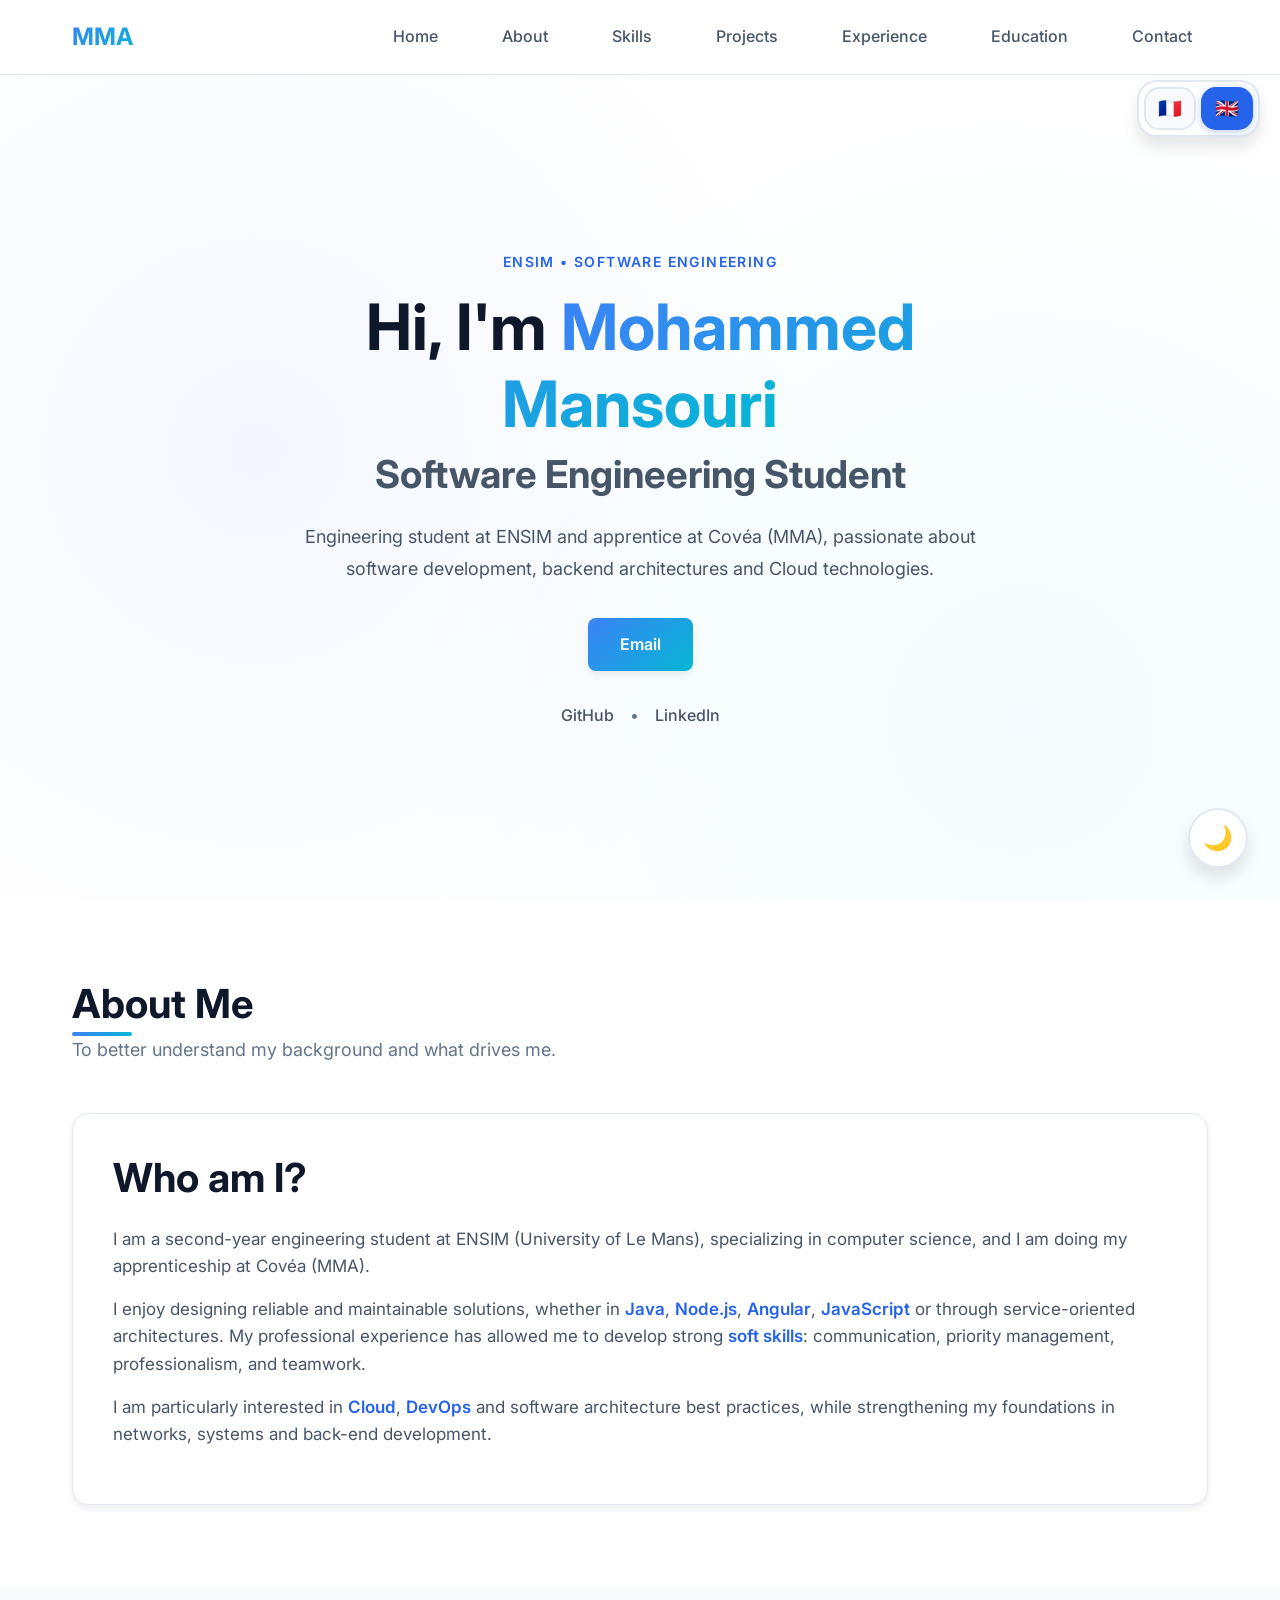
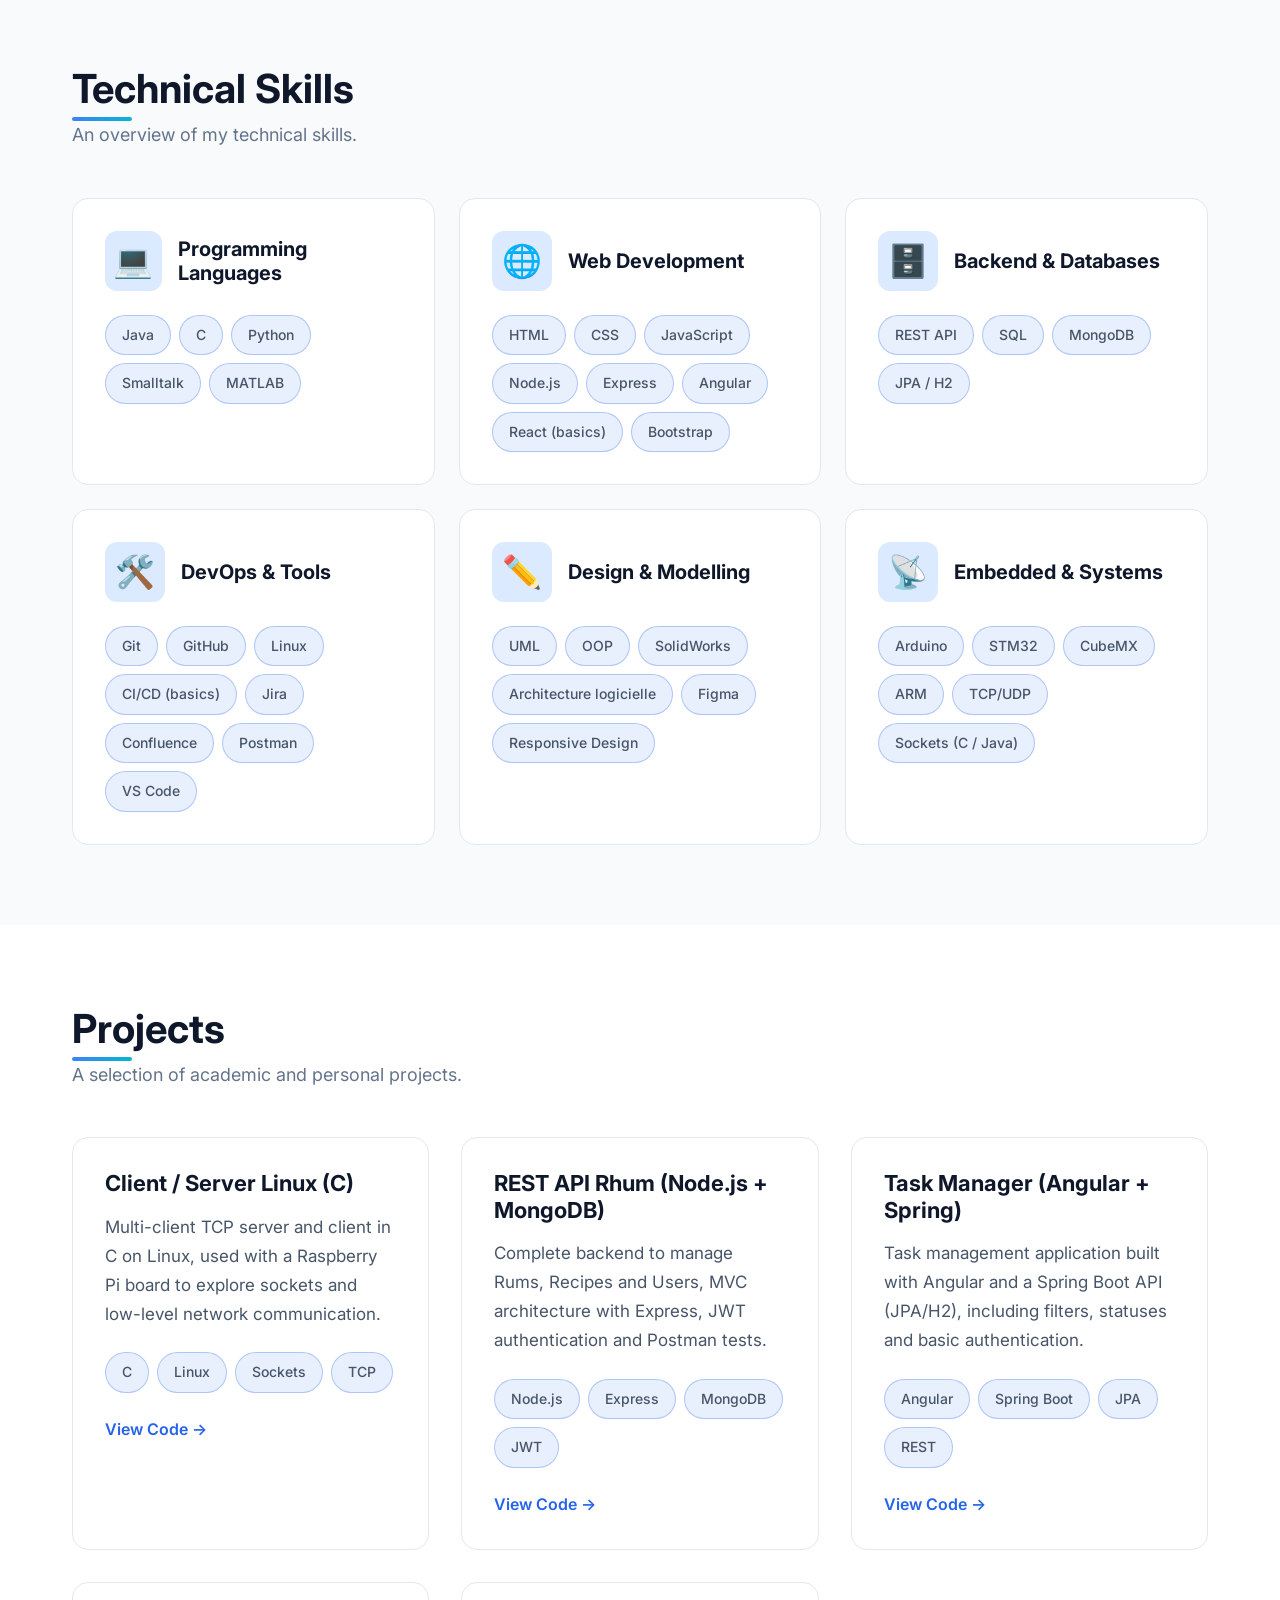
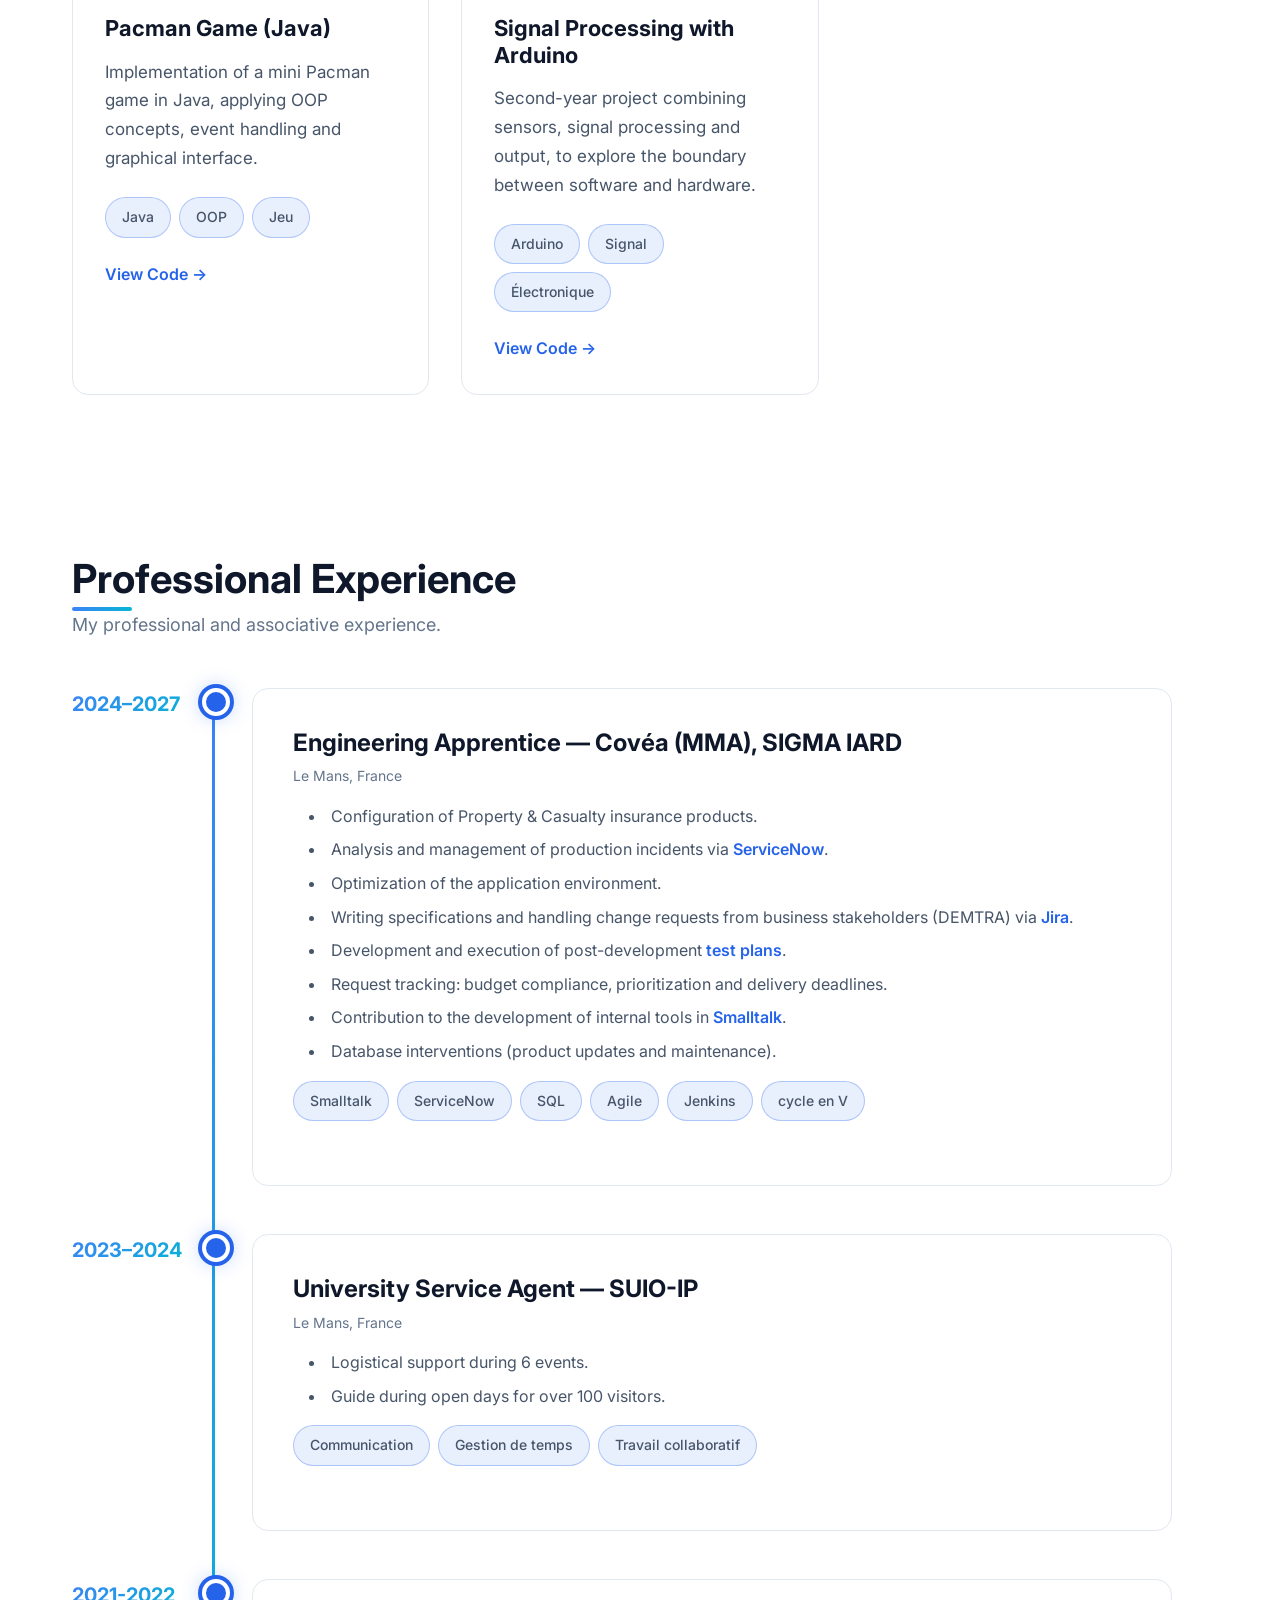
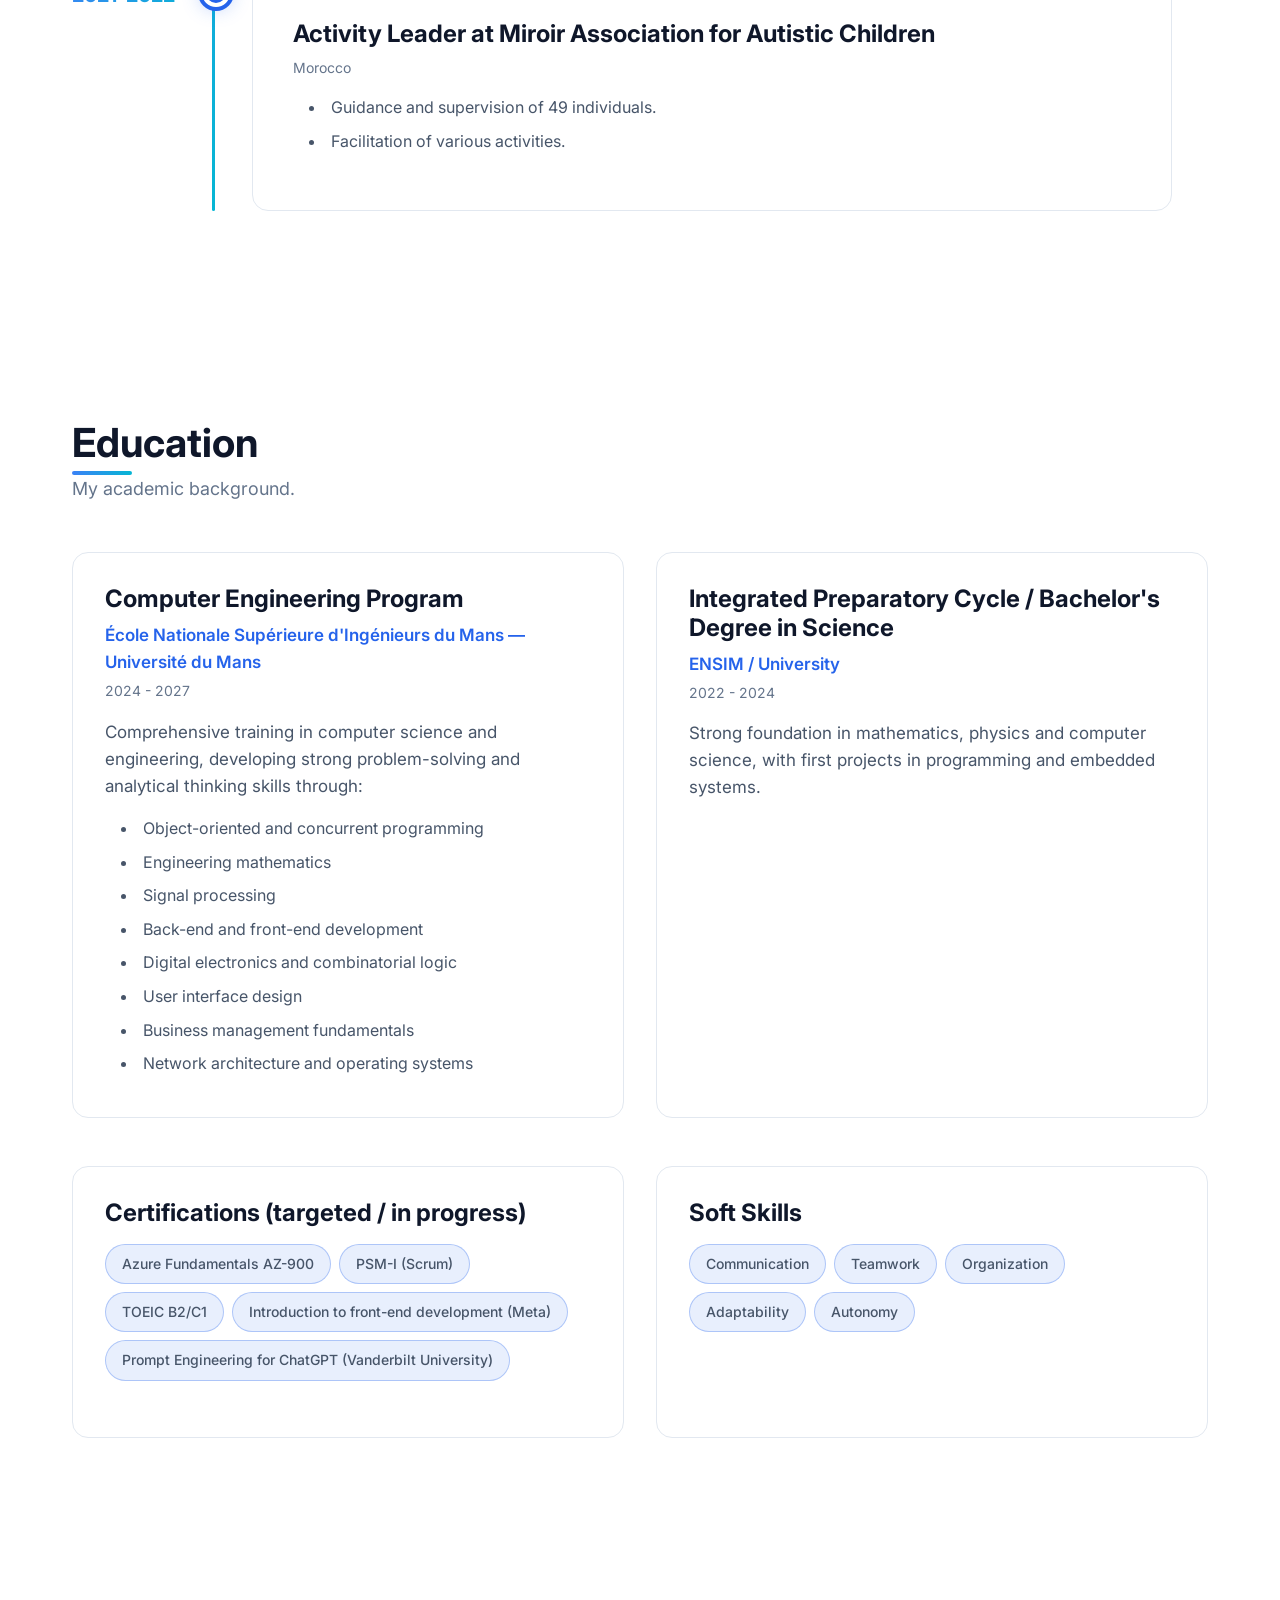
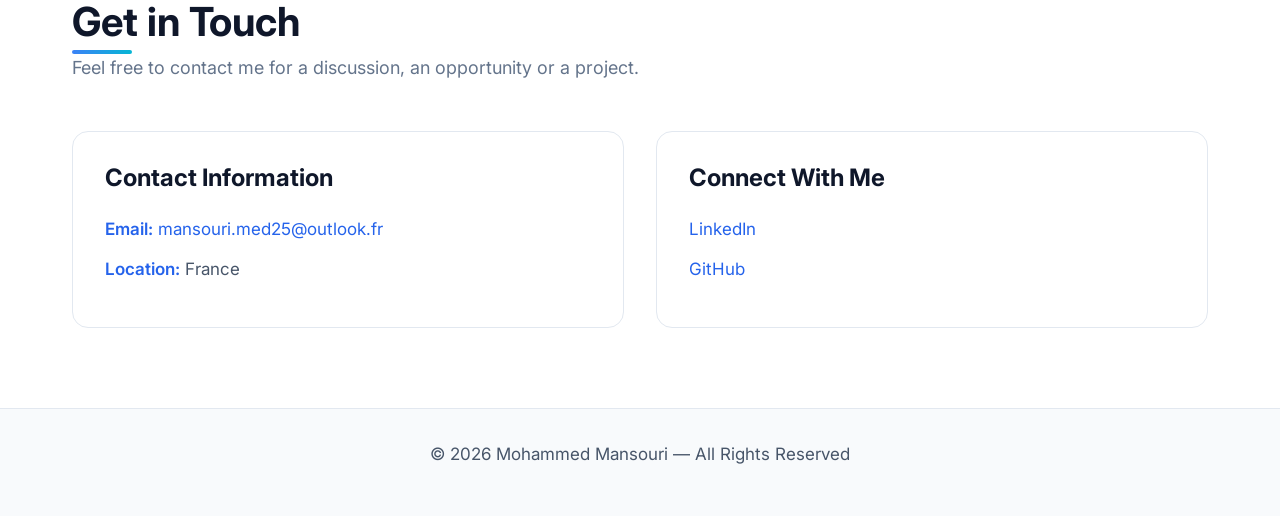
==== index.html @ 18d55f2c "Portfol" ====
<!DOCTYPE html>
<html lang="en">
<head>
  <meta charset="utf-8" />
  <link href="https://fonts.googleapis.com/css2?family=Inter:wght@400;500;600;700&display=swap" rel="stylesheet">
  <meta name="viewport" content="width=device-width, initial-scale=1" />
  <title>Mohammed Mansouri — Portfolio</title>
  <link rel="stylesheet" href="styles.css" />
</head>

<body>
  <header class="topbar">
    <div class="container nav">
      <a class="logo" href="#hero">MMA</a>
      
      <!-- Mobile Menu Toggle -->
      <button class="mobile-menu-toggle" aria-label="Toggle menu">
        <span></span>
        <span></span>
        <span></span>
      </button>
      
      <nav class="nav-links">
        <a href="#hero" data-i18n="nav.home">Home</a>
        <a href="#about" data-i18n="nav.about">About</a>
        <a href="#skills" data-i18n="nav.skills">Skills</a>
        <a href="#projects" data-i18n="nav.projects">Projects</a>
        <a href="#experience" data-i18n="nav.experience">Experience</a>
        <a href="#education" data-i18n="nav.education">Education</a>
        <a href="#contact" data-i18n="nav.contact">Contact</a>
      </nav>
    </div>
  </header>

  <!-- HERO -->
  <main>
    <section id="hero" class="hero">
      <div class="container hero-inner">
        <div class="hero-text">
          <p class="hero-eyebrow" data-i18n="hero.eyebrow">ENSIM • Software Engineering</p>
          <h1>
            <span data-i18n="hero.greeting">Hi, I'm</span> <span class="accent">Mohammed Mansouri</span><br />
            <span class="hero-role" data-i18n="hero.role">Software Engineering Student</span>
          </h1>
          <p class="hero-subtitle" data-i18n="hero.subtitle">
            Engineering student at ENSIM and apprentice at Covéa (MMA),
            passionate about software development, backend architectures
            and Cloud technologies.
          </p>
          <div class="hero-actions">
            <a class="btn btn-neutral" href="mailto:mansouri.med25@outlook.fr" data-i18n="hero.emailBtn">Email</a>
          </div>
          <div class="hero-socials">
            <a href="https://github.com/medMansouri25" target="_blank">GitHub</a>
            <span>•</span>
            <a href="https://www.linkedin.com/in/mohammed-m-47475526b/" target="_blank">LinkedIn</a>
          </div>
        </div>
      </div>
    </section>

    <!-- ABOUT -->
    <section id="about" class="section">
      <div class="container">
        <h2 class="section-title" data-i18n="about.title">About Me</h2>
        <p class="section-subtitle" data-i18n="about.subtitle">
          To better understand my background and what drives me.
        </p>

        <div class="about-grid">
          <div>
            <h2 data-i18n="about.whoAmI">Who am I?</h2>
            <p data-i18n="about.intro">
              I am a second-year engineering student at ENSIM (University of Le Mans),
              specializing in computer science, and I am doing my apprenticeship at Covéa (MMA).
            </p>
            <p data-i18n-html="about.passion">
              I enjoy designing reliable and maintainable solutions, whether in
              <strong>Java</strong>, <strong>Node.js</strong>, <strong>Angular</strong>, <strong>JavaScript</strong> or through service-oriented architectures.
              My professional experience has allowed me to develop strong
              <strong>soft skills</strong>: communication, priority management,
              professionalism, and teamwork.
            </p>
            <p data-i18n-html="about.interests">
              I am particularly interested in <strong>Cloud</strong>, <strong>DevOps</strong> and
              software architecture best practices, while strengthening my foundations in
              networks, systems and back-end development.
            </p>
          </div>
        </div>
      </div>
    </section>

    <!-- SKILLS -->
    <section id="skills" class="section skills-section">
      <div class="container">
        <h2 class="section-title" data-i18n="skills.title">Technical Skills</h2>
        <p class="section-subtitle" data-i18n="skills.subtitle">
          An overview of my technical skills.
        </p>

        <div class="skills-grid">

          <article class="skill-card">
            <div class="skill-header">
              <div class="skill-icon">💻</div>
              <h3 class="skill-title" data-i18n="skills.programming">Programming Languages</h3>
            </div>
            <div class="skill-tags">
              <span class="tag-pill">Java</span>
              <span class="tag-pill">C</span>
              <span class="tag-pill">Python</span>
              <span class="tag-pill">Smalltalk</span>
              <span class="tag-pill">MATLAB</span>
            </div>
          </article>

          <article class="skill-card">
            <div class="skill-header">
              <div class="skill-icon">🌐</div>
              <h3 class="skill-title" data-i18n="skills.webDev">Web Development</h3>
            </div>
            <div class="skill-tags">
              <span class="tag-pill">HTML</span>
              <span class="tag-pill">CSS</span>
              <span class="tag-pill">JavaScript</span>
              <span class="tag-pill">Node.js</span>
              <span class="tag-pill">Express</span>
              <span class="tag-pill">Angular</span>
              <span class="tag-pill">React (basics)</span>
              <span class="tag-pill">Bootstrap</span>
            </div>
          </article>

          <article class="skill-card">
            <div class="skill-header">
              <div class="skill-icon">🗄️</div>
              <h3 class="skill-title" data-i18n="skills.backend">Backend & Databases</h3>
            </div>
            <div class="skill-tags">
              <span class="tag-pill">REST API</span>
              <span class="tag-pill">SQL</span>
              <span class="tag-pill">MongoDB</span>
              <span class="tag-pill">JPA / H2</span>
            </div>
          </article>

          <article class="skill-card">
            <div class="skill-header">
              <div class="skill-icon">🛠️</div>
              <h3 class="skill-title" data-i18n="skills.devops">DevOps & Tools</h3>
            </div>
            <div class="skill-tags">
              <span class="tag-pill">Git</span>
              <span class="tag-pill">GitHub</span>
              <span class="tag-pill">Linux</span>
              <span class="tag-pill">CI/CD (basics)</span>
              <span class="tag-pill">Jira</span>
              <span class="tag-pill">Confluence</span>
              <span class="tag-pill">Postman</span>
              <span class="tag-pill">VS Code</span>
            </div>
          </article>

          <article class="skill-card">
            <div class="skill-header">
              <div class="skill-icon">✏️</div>
              <h3 class="skill-title" data-i18n="skills.design">Design & Modelling</h3>
            </div>
            <div class="skill-tags">
              <span class="tag-pill">UML</span>
              <span class="tag-pill">OOP</span>
              <span class="tag-pill">SolidWorks</span>
              <span class="tag-pill">Architecture logicielle</span>
              <span class="tag-pill">Figma</span>
              <span class="tag-pill">Responsive Design</span>
            </div>
          </article>

          <article class="skill-card">
            <div class="skill-header">
              <div class="skill-icon">📡</div>
              <h3 class="skill-title" data-i18n="skills.embedded">Embedded & Systems</h3>
            </div>
            <div class="skill-tags">
              <span class="tag-pill">Arduino</span>
              <span class="tag-pill">STM32</span>
              <span class="tag-pill">CubeMX</span>
              <span class="tag-pill">ARM</span>
              <span class="tag-pill">TCP/UDP</span>
              <span class="tag-pill">Sockets (C / Java)</span>
            </div>
          </article>

        </div>
      </div>
    </section>

    <!-- PROJECTS -->
    <section id="projects" class="section">
      <div class="container">
        <h2 class="section-title" data-i18n="projects.title">Projects</h2>
        <p class="section-subtitle" data-i18n="projects.subtitle">
          A selection of academic and personal projects.
        </p>

        <div class="grid projects-grid">

          <article class="card project-card">
            <h3 data-i18n="projects.project1.title">Client / Server Linux (C)</h3>
            <p data-i18n="projects.project1.desc">
              Multi-client TCP server and client in C on Linux,
              used with a Raspberry Pi board to explore sockets
              and low-level network communication.
            </p>
            <div class="project-tags">
              <span class="tag-pill">C</span>
              <span class="tag-pill">Linux</span>
              <span class="tag-pill">Sockets</span>
              <span class="tag-pill">TCP</span>
            </div>
            <a class="link" href="https://github.com/medMansouri25/Serveur-client-in-linux-.git" target="_blank" data-i18n="projects.viewCode">
              View Code →
            </a>
          </article>

          <article class="card project-card">
            <h3 data-i18n="projects.project2.title">API REST Rhum (Node.js + MongoDB)</h3>
            <p data-i18n="projects.project2.desc">
              Complete backend to manage Rums, Recipes and Users,
              MVC architecture with Express, JWT authentication and Postman tests.
            </p>
            <div class="project-tags">
              <span class="tag-pill">Node.js</span>
              <span class="tag-pill">Express</span>
              <span class="tag-pill">MongoDB</span>
              <span class="tag-pill">JWT</span>
            </div>
            <a class="link" href="https://github.com/medMansouri25/Projet_Back_End_API-1.git" target="_blank" data-i18n="projects.viewCode">
              View Code →
            </a>
          </article>

          <article class="card project-card">
            <h3 data-i18n="projects.project3.title">Task Manager (Angular + Spring)</h3>
            <p data-i18n="projects.project3.desc">
              Task management application built with Angular and a Spring Boot API
              (JPA/H2), including filters, statuses and basic authentication.
            </p>
            <div class="project-tags">
              <span class="tag-pill">Angular</span>
              <span class="tag-pill">Spring Boot</span>
              <span class="tag-pill">JPA</span>
              <span class="tag-pill">REST</span>
            </div>
            <a class="link" href="https://github.com/medMansouri25/Projet_gestio_tache.git" target="_blank" data-i18n="projects.viewCode">
              View Code →
            </a>
          </article>

          <article class="card project-card">
            <h3 data-i18n="projects.project4.title">Pacman Game (Java)</h3>
            <p data-i18n="projects.project4.desc">
              Implementation of a mini Pacman game in Java, applying OOP concepts,
              event handling and graphical interface.
            </p>
            <div class="project-tags">
              <span class="tag-pill">Java</span>
              <span class="tag-pill">OOP</span>
              <span class="tag-pill">Jeu</span>
            </div>
            <a class="link" href="https://github.com/medMansouri25/Pacman-game-2025.git" target="_blank" data-i18n="projects.viewCode">
              View Code →
            </a>
          </article>

          <article class="card project-card">
            <h3 data-i18n="projects.project5.title">Signal Processing with Arduino</h3>
            <p data-i18n="projects.project5.desc">
              Second-year project combining sensors, signal processing and output,
              to explore the boundary between software and hardware.
            </p>
            <div class="project-tags">
              <span class="tag-pill">Arduino</span>
              <span class="tag-pill">Signal</span>
              <span class="tag-pill">Électronique</span>
            </div>
            <a class="link" href="https://github.com/medMansouri25/Projet-INFO-2024-2A.git" target="_blank" data-i18n="projects.viewCode">
              View Code →
            </a>
          </article>

        </div>
      </div>
    </section>

    <!-- EXPERIENCE -->
    <section id="experience" class="section">
      <div class="container">
        <h2 class="section-title" data-i18n="experience.title">Professional Experience</h2>
        <p class="section-subtitle" data-i18n="experience.subtitle">
          My professional and associative experience.
        </p>

        <div class="timeline">
          <div class="timeline-item">
            <div class="timeline-year">2024–2027</div>
            <div class="timeline-card">
              <h3 data-i18n="experience.job1.title">Engineering Apprentice — Covéa (MMA), SIGMA IARD</h3>
              <p class="timeline-location" data-i18n="experience.job1.location">Le Mans, France</p>
              <ul data-i18n-list="experience.job1.tasks">
                <li>Configuration of Property & Casualty insurance products.</li>
                <li>Analysis and management of production incidents via <strong>ServiceNow</strong>.</li>
                <li>Optimization of the application environment.</li>
                <li>Writing specifications and handling change requests from business stakeholders (DEMTRA) via <strong>Jira</strong>.</li>
                <li>Development and execution of post-development <strong>test plans</strong>.</li>
                <li>Request tracking: budget compliance, prioritization and delivery deadlines.</li>
                <li>Contribution to the development of internal tools in <strong>Smalltalk</strong>.</li>
                <li>Database interventions (product updates and maintenance).</li>
              </ul>

              <div class="project-tags">
                <span class="tag-pill">Smalltalk</span>
                <span class="tag-pill">ServiceNow</span>
                <span class="tag-pill">SQL</span>
                <span class="tag-pill">Agile</span>
                <span class="tag-pill">Jenkins</span>
                <span class="tag-pill">cycle en V</span>
              </div>
            </div>
          </div>

          <div class="timeline-item">
            <div class="timeline-year">2023–2024</div>
            <div class="timeline-card">
              <h3 data-i18n="experience.job2.title">University Service Agent — SUIO-IP</h3>
              <p class="timeline-location" data-i18n="experience.job2.location">Le Mans, France</p>
              <ul data-i18n-list="experience.job2.tasks">
                <li>Logistical support during 6 events.</li>
                <li>Guide during open days for over 100 visitors.</li>
              </ul>
              <div class="project-tags">
                <span class="tag-pill">Communication</span>
                <span class="tag-pill">Gestion de temps</span>
                <span class="tag-pill">Travail collaboratif</span>
              </div>
            </div>
          </div>

          <div class="timeline-item">
            <div class="timeline-year">2021-2022</div>
            <div class="timeline-card">
              <h3 data-i18n="experience.job3.title">Activity Leader at Miroir Association for Autistic Children</h3>
              <p class="timeline-location" data-i18n="experience.job3.location">Morocco</p>
              <ul data-i18n-list="experience.job3.tasks">
                <li>Guidance and supervision of 49 individuals.</li>
                <li>Facilitation of various activities.</li>
              </ul>
            </div>
          </div>

        </div>
      </div>
    </section>

    <!-- EDUCATION -->
    <section id="education" class="section">
      <div class="container">
        <h2 class="section-title" data-i18n="education.title">Education</h2>
        <p class="section-subtitle" data-i18n="education.subtitle">
          My academic background.
        </p>

        <div class="edu-grid">
          <article class="edu-card">
            <h3 data-i18n="education.degree1.title">Computer Engineering Program</h3>
            <p class="edu-school" data-i18n="education.degree1.school">École Nationale Supérieure d'Ingénieurs du Mans — Université du Mans</p>
            <p class="edu-dates" data-i18n="education.degree1.dates">2024 - 2027</p>
            <p data-i18n="education.degree1.intro">
              Comprehensive training in computer science and engineering, developing strong problem-solving 
              and analytical thinking skills through:
            </p>
            <ul data-i18n-list="education.degree1.courses">
              <li>Object-oriented and concurrent programming</li>
              <li>Engineering mathematics</li>
              <li>Signal processing</li>
              <li>Back-end and front-end development</li>
              <li>Digital electronics and combinatorial logic</li>
              <li>User interface design</li>
              <li>Business management fundamentals</li>
              <li>Network architecture and operating systems</li>
            </ul>
          </article>

          <article class="edu-card">
            <h3 data-i18n="education.degree2.title">Integrated Preparatory Cycle / Bachelor's Degree in Science</h3>
            <p class="edu-school" data-i18n="education.degree2.school">ENSIM / University</p>
            <p class="edu-dates" data-i18n="education.degree2.dates">2022 - 2024</p>
            <p data-i18n="education.degree2.desc">
              Strong foundation in mathematics, physics and computer science, with first projects
              in programming and embedded systems.
            </p>
          </article>
        </div>

        <div class="edu-extra">
          <div>
            <h3 data-i18n="education.certifications">Certifications (targeted / in progress)</h3>
            <div class="project-tags">
              <span class="tag-pill">Azure Fundamentals AZ-900</span>
              <span class="tag-pill">PSM-I (Scrum)</span>
              <span class="tag-pill">TOEIC B2/C1</span>
              <span class="tag-pill">Introduction to front-end development (Meta)</span>
              <span class="tag-pill">Prompt Engineering for ChatGPT (Vanderbilt University)</span>
            </div>
          </div>
          <div>
            <h3 data-i18n="education.softSkills">Soft Skills</h3>
            <div class="project-tags">
              <span class="tag-pill">Communication</span>
              <span class="tag-pill" data-i18n="education.softSkillsList.1">Teamwork</span>
              <span class="tag-pill" data-i18n="education.softSkillsList.2">Organization</span>
              <span class="tag-pill" data-i18n="education.softSkillsList.3">Adaptability</span>
              <span class="tag-pill" data-i18n="education.softSkillsList.4">Autonomy</span>
            </div>
          </div>
        </div>
      </div>
    </section>

    <!-- CONTACT -->
    <section id="contact" class="section">
      <div class="container">
        <h2 class="section-title" data-i18n="contact.title">Get in Touch</h2>
        <p class="section-subtitle" data-i18n="contact.subtitle">
          Feel free to contact me for a discussion, an opportunity or a project.
        </p>

        <div class="contact-grid">
          <div class="contact-card">
            <h3 data-i18n="contact.contactInfo">Contact Information</h3>
            <p><strong data-i18n="contact.email">Email:</strong> <a href="mailto:mansouri.med25@outlook.fr">mansouri.med25@outlook.fr</a></p>
            <p><strong data-i18n="contact.location">Location:</strong> <span data-i18n="contact.locationValue">France</span></p>
          </div>
          <div class="contact-card">
            <h3 data-i18n="contact.connect">Connect With Me</h3>
            <p><a href="https://www.linkedin.com/in/mohammed-m-47475526b/" target="_blank">LinkedIn</a></p>
            <p><a href="https://github.com/medMansouri25" target="_blank">GitHub</a></p>
          </div>
        </div>
      </div>
    </section>
  </main>

  <!-- FOOTER -->
  <footer class="footer">
    <p>© <span id="year"></span> Mohammed Mansouri — <span data-i18n="footer.rights">All Rights Reserved</span></p>
  </footer>

  <!-- THEME TOGGLE -->
  <button id="themeToggle" class="theme-toggle">🌙</button>

  <!-- TRADUCTIONS -->
  <script src="translations.js"></script>

  <script>
    // Mobile Menu Toggle
    document.addEventListener('DOMContentLoaded', () => {
      const menuToggle = document.querySelector('.mobile-menu-toggle');
      const navLinks = document.querySelector('.nav-links');
      
      if (menuToggle) {
        menuToggle.addEventListener('click', () => {
          menuToggle.classList.toggle('active');
          navLinks.classList.toggle('active');
        });
        
        // Fermer le menu quand on clique sur un lien
        document.querySelectorAll('.nav-links a').forEach(link => {
          link.addEventListener('click', () => {
            menuToggle.classList.remove('active');
            navLinks.classList.remove('active');
          });
        });
        
        // Fermer le menu si on clique en dehors
        document.addEventListener('click', (e) => {
          if (!menuToggle.contains(e.target) && !navLinks.contains(e.target)) {
            menuToggle.classList.remove('active');
            navLinks.classList.remove('active');
          }
        });
      }
    });

    // année dans le footer
    document.getElementById('year').textContent = new Date().getFullYear();

    // thème clair par défaut, avec mémorisation
    const button = document.getElementById("themeToggle");
    const saved = localStorage.getItem("theme");

    if (saved) {
      document.documentElement.setAttribute("data-theme", saved);
      button.textContent = saved === "dark" ? "🌞" : "🌙";
    } else {
      document.documentElement.setAttribute("data-theme", "light");
      button.textContent = "🌙";
    }

    button.addEventListener("click", () => {
      const current = document.documentElement.getAttribute("data-theme");
      const next = current === "dark" ? "light" : "dark";
      document.documentElement.setAttribute("data-theme", next);
      localStorage.setItem("theme", next);
      button.textContent = next === "dark" ? "🌞" : "🌙";
    });
  </script>
</body>
</html>
---- styles.css ----
/* ============================================
   VARIABLES CSS - THÈME CLAIR/SOMBRE
   ============================================ */
:root {
  --transition: 0.3s ease;
}

/* THÈME CLAIR (par défaut) */
[data-theme="light"] {
  --bg-primary: #ffffff;
  --bg-secondary: #f8fafc;
  --bg-card: #ffffff;
  --text-primary: #0f172a;
  --text-secondary: #475569;
  --text-muted: #64748b;
  --border-color: #e2e8f0;
  --border-hover: #cbd5e1;
  
  --accent: #2563eb;
  --accent-hover: #1d4ed8;
  --accent-light: #dbeafe;
  --gradient-start: #3b82f6;
  --gradient-end: #06b6d4;
  
  --shadow-sm: 0 1px 2px rgba(0, 0, 0, 0.05);
  --shadow-md: 0 4px 6px rgba(0, 0, 0, 0.07);
  --shadow-lg: 0 10px 15px rgba(0, 0, 0, 0.1);
  --shadow-xl: 0 20px 25px rgba(0, 0, 0, 0.15);
}

/* THÈME SOMBRE */
[data-theme="dark"] {
  --bg-primary: #0a0e1a;
  --bg-secondary: #111827;
  --bg-card: #1e293b;
  --text-primary: #f8fafc;
  --text-secondary: #cbd5e1;
  --text-muted: #94a3b8;
  --border-color: #334155;
  --border-hover: #475569;
  
  --accent: #3b82f6;
  --accent-hover: #60a5fa;
  --accent-light: #1e3a8a;
  --gradient-start: #3b82f6;
  --gradient-end: #06b6d4;
  
  --shadow-sm: 0 1px 2px rgba(0, 0, 0, 0.3);
  --shadow-md: 0 4px 6px rgba(0, 0, 0, 0.4);
  --shadow-lg: 0 10px 15px rgba(0, 0, 0, 0.5);
  --shadow-xl: 0 20px 25px rgba(0, 0, 0, 0.6);
}

/* ============================================
   RESET & BASE
   ============================================ */
* {
  margin: 0;
  padding: 0;
  box-sizing: border-box;
}

html {
  scroll-behavior: smooth;
  font-size: 16px;
}

body {
  font-family: 'Inter', -apple-system, BlinkMacSystemFont, 'Segoe UI', sans-serif;
  background: var(--bg-primary);
  color: var(--text-primary);
  line-height: 1.6;
  transition: background-color var(--transition), color var(--transition);
}

/* ============================================
   TYPOGRAPHIE
   ============================================ */
h1, h2, h3 {
  font-weight: 700;
  line-height: 1.2;
  color: var(--text-primary);
}

h1 {
  font-size: clamp(2.5rem, 5vw, 4rem);
  margin-bottom: 1rem;
}

h2 {
  font-size: clamp(2rem, 4vw, 2.5rem);
  margin-bottom: 1.5rem;
}

h3 {
  font-size: 1.5rem;
  margin-bottom: 1rem;
}

p {
  color: var(--text-secondary);
  margin-bottom: 1rem;
  font-size: 1.0625rem;
}

a {
  color: var(--accent);
  text-decoration: none;
  transition: color var(--transition);
}

a:hover {
  color: var(--accent-hover);
}

strong {
  color: var(--accent);
  font-weight: 600;
}

ul {
  list-style-position: inside;
  color: var(--text-secondary);
}

ul li {
  margin-bottom: 0.5rem;
  padding-left: 1rem;
}

/* ============================================
   LAYOUT
   ============================================ */
.container {
  max-width: 1200px;
  margin: 0 auto;
  padding: 0 2rem;
}

.section {
  padding: 5rem 0;
  position: relative;
}

/* ============================================
   HEADER / TOPBAR
   ============================================ */
.topbar {
  position: fixed;
  top: 0;
  left: 0;
  right: 0;
  background: rgba(255, 255, 255, 0.8);
  backdrop-filter: blur(12px);
  -webkit-backdrop-filter: blur(12px);
  border-bottom: 1px solid var(--border-color);
  z-index: 1000;
  transition: all var(--transition);
}

[data-theme="dark"] .topbar {
  background: rgba(10, 14, 26, 0.8);
}

.topbar .nav {
  display: flex;
  justify-content: space-between;
  align-items: center;
  padding: 1rem 2rem;
}

.logo {
  font-size: 1.5rem;
  font-weight: 700;
  background: linear-gradient(135deg, var(--gradient-start), var(--gradient-end));
  -webkit-background-clip: text;
  -webkit-text-fill-color: transparent;
  background-clip: text;
  transition: transform var(--transition);
}

.logo:hover {
  transform: scale(1.05);
}

.nav-links {
  display: flex;
  gap: 2rem;
  align-items: center;
}

.nav-links a {
  color: var(--text-secondary);
  font-weight: 500;
  padding: 0.5rem 1rem;
  border-radius: 0.5rem;
  transition: all var(--transition);
  position: relative;
}

.nav-links a::after {
  content: '';
  position: absolute;
  bottom: 0;
  left: 50%;
  transform: translateX(-50%);
  width: 0;
  height: 2px;
  background: linear-gradient(90deg, var(--gradient-start), var(--gradient-end));
  transition: width var(--transition);
}

.nav-links a:hover {
  color: var(--text-primary);
}

.nav-links a:hover::after {
  width: 70%;
}

/* ============================================
   HERO SECTION
   ============================================ */
.hero {
  min-height: 100vh;
  display: flex;
  align-items: center;
  justify-content: center;
  padding-top: 80px;
  position: relative;
  background: 
    radial-gradient(circle at 20% 50%, rgba(37, 99, 235, 0.05) 0%, transparent 50%),
    radial-gradient(circle at 80% 80%, rgba(6, 182, 212, 0.05) 0%, transparent 50%);
}

.hero-inner {
  max-width: 900px;
  text-align: center;
}

.hero-eyebrow {
  font-size: 0.875rem;
  font-weight: 600;
  text-transform: uppercase;
  letter-spacing: 0.1em;
  color: var(--accent);
  margin-bottom: 1rem;
}

.hero h1 {
  margin-bottom: 1.5rem;
}

.hero h1 .accent {
  background: linear-gradient(135deg, var(--gradient-start), var(--gradient-end));
  -webkit-background-clip: text;
  -webkit-text-fill-color: transparent;
  background-clip: text;
}

.hero-role {
  display: block;
  font-size: 0.6em;
  color: var(--text-secondary);
  margin-top: 0.5rem;
}

.hero-subtitle {
  font-size: 1.125rem;
  color: var(--text-secondary);
  max-width: 700px;
  margin: 0 auto 2rem;
  line-height: 1.8;
}

.hero-actions {
  display: flex;
  gap: 1rem;
  justify-content: center;
  margin-bottom: 2rem;
}

.hero-socials {
  display: flex;
  gap: 1rem;
  justify-content: center;
  align-items: center;
  color: var(--text-muted);
}

.hero-socials a {
  color: var(--text-secondary);
  font-weight: 500;
  transition: all var(--transition);
}

.hero-socials a:hover {
  color: var(--accent);
  transform: translateY(-2px);
}

/* ============================================
   BUTTONS
   ============================================ */
.btn {
  display: inline-flex;
  align-items: center;
  gap: 0.5rem;
  padding: 0.875rem 2rem;
  font-weight: 600;
  border-radius: 0.5rem;
  border: none;
  cursor: pointer;
  transition: all var(--transition);
  font-size: 1rem;
  position: relative;
  overflow: hidden;
}

.btn::before {
  content: '';
  position: absolute;
  top: 50%;
  left: 50%;
  width: 0;
  height: 0;
  border-radius: 50%;
  background: rgba(255, 255, 255, 0.2);
  transform: translate(-50%, -50%);
  transition: width 0.4s ease, height 0.4s ease;
}

.btn:hover::before {
  width: 300px;
  height: 300px;
}

.btn-neutral {
  background: linear-gradient(135deg, var(--gradient-start), var(--gradient-end));
  color: white;
  box-shadow: var(--shadow-md);
}

.btn-neutral:hover {
  transform: translateY(-2px);
  box-shadow: var(--shadow-lg);
}

/* ============================================
   SECTION HEADERS
   ============================================ */
.section-title {
  position: relative;
  display: inline-block;
  margin-bottom: 0.5rem;
}

.section-title::after {
  content: '';
  position: absolute;
  bottom: -8px;
  left: 0;
  width: 60px;
  height: 4px;
  background: linear-gradient(90deg, var(--gradient-start), var(--gradient-end));
  border-radius: 2px;
}

.section-subtitle {
  color: var(--text-muted);
  font-size: 1.125rem;
  margin-bottom: 3rem;
}

/* ============================================
   ABOUT SECTION
   ============================================ */
.about-grid {
  display: grid;
  gap: 2rem;
  background: var(--bg-card);
  border: 1px solid var(--border-color);
  border-radius: 1rem;
  padding: 2.5rem;
  box-shadow: var(--shadow-md);
  transition: all var(--transition);
}

.about-grid:hover {
  box-shadow: var(--shadow-lg);
  border-color: var(--accent);
}

/* ============================================
   SKILLS SECTION
   ============================================ */
.skills-section {
  background: var(--bg-secondary);
}

.skills-grid {
  display: grid;
  grid-template-columns: repeat(auto-fit, minmax(300px, 1fr));
  gap: 1.5rem;
}

.skill-card {
  background: var(--bg-card);
  border: 1px solid var(--border-color);
  border-radius: 1rem;
  padding: 2rem;
  transition: all var(--transition);
  position: relative;
  overflow: hidden;
}

.skill-card::before {
  content: '';
  position: absolute;
  top: 0;
  left: 0;
  width: 100%;
  height: 100%;
  background: linear-gradient(135deg, rgba(37, 99, 235, 0.03), rgba(6, 182, 212, 0.03));
  opacity: 0;
  transition: opacity var(--transition);
}

.skill-card:hover {
  transform: translateY(-4px);
  box-shadow: var(--shadow-xl);
  border-color: var(--accent);
}

.skill-card:hover::before {
  opacity: 1;
}

.skill-header {
  display: flex;
  align-items: center;
  gap: 1rem;
  margin-bottom: 1.5rem;
}

.skill-icon {
  font-size: 2rem;
  width: 60px;
  height: 60px;
  display: flex;
  align-items: center;
  justify-content: center;
  background: var(--accent-light);
  border-radius: 0.75rem;
}

.skill-title {
  font-size: 1.25rem;
  margin: 0;
}

.skill-tags {
  display: flex;
  flex-wrap: wrap;
  gap: 0.5rem;
}

.tag-pill {
  display: inline-block;
  padding: 0.5rem 1rem;
  background: rgba(37, 99, 235, 0.1);
  border: 1px solid rgba(37, 99, 235, 0.3);
  border-radius: 2rem;
  color: var(--text-secondary);
  font-size: 0.875rem;
  font-weight: 500;
  transition: all var(--transition);
  cursor: default;
  backdrop-filter: blur(8px);
}

.tag-pill:hover {
  background: rgba(37, 99, 235, 0.2);
  border-color: var(--accent);
  color: var(--accent);
  transform: translateY(-2px);
  box-shadow: 0 4px 12px rgba(37, 99, 235, 0.2);
}

/* ============================================
   PROJECTS SECTION
   ============================================ */
.projects-grid {
  display: grid;
  grid-template-columns: repeat(auto-fit, minmax(320px, 1fr));
  gap: 2rem;
}

.card {
  background: var(--bg-card);
  border: 1px solid var(--border-color);
  border-radius: 1rem;
  padding: 2rem;
  transition: all var(--transition);
  position: relative;
  overflow: hidden;
}

.card::before {
  content: '';
  position: absolute;
  top: 0;
  left: 0;
  width: 100%;
  height: 100%;
  background: linear-gradient(135deg, rgba(37, 99, 235, 0.03), rgba(6, 182, 212, 0.03));
  opacity: 0;
  transition: opacity var(--transition);
}

.card:hover {
  transform: translateY(-8px);
  box-shadow: var(--shadow-xl);
  border-color: var(--accent);
}

.card:hover::before {
  opacity: 1;
}

.project-card h3 {
  font-size: 1.375rem;
  margin-bottom: 1rem;
  color: var(--text-primary);
}

.project-card p {
  margin-bottom: 1.5rem;
  line-height: 1.7;
}

.project-tags {
  display: flex;
  flex-wrap: wrap;
  gap: 0.5rem;
  margin-bottom: 1.5rem;
}

.link {
  display: inline-flex;
  align-items: center;
  gap: 0.5rem;
  color: var(--accent);
  font-weight: 600;
  transition: all var(--transition);
}

.link:hover {
  color: var(--accent-hover);
  transform: translateX(4px);
}

/* ============================================
   EXPERIENCE SECTION (TIMELINE)
   ============================================ */
.timeline {
  position: relative;
  padding-left: 0;
  max-width: 1100px;
}

.timeline::before {
  content: '';
  position: absolute;
  left: 140px;
  top: 0;
  bottom: 0;
  width: 3px;
  background: linear-gradient(180deg, var(--gradient-start), var(--gradient-end));
  border-radius: 2px;
}

.timeline-item {
  position: relative;
  margin-bottom: 3rem;
  padding-left: 180px;
}

.timeline-item::before {
  content: '';
  position: absolute;
  left: 130px;
  top: 0;
  width: 20px;
  height: 20px;
  border-radius: 50%;
  background: var(--accent);
  border: 4px solid var(--bg-primary);
  box-shadow: 0 0 0 4px var(--accent), 0 0 20px rgba(37, 99, 235, 0.4);
  animation: pulse-timeline 2s ease-in-out infinite;
}

@keyframes pulse-timeline {
  0%, 100% {
    box-shadow: 0 0 0 4px var(--accent), 0 0 20px rgba(37, 99, 235, 0.4);
  }
  50% {
    box-shadow: 0 0 0 4px var(--accent), 0 0 30px rgba(37, 99, 235, 0.6);
  }
}

.timeline-year {
  position: absolute;
  left: 0;
  top: 0;
  font-weight: 700;
  color: var(--accent);
  font-size: 1.25rem;
  background: linear-gradient(135deg, var(--gradient-start), var(--gradient-end));
  -webkit-background-clip: text;
  -webkit-text-fill-color: transparent;
  background-clip: text;
  width: 120px;
}

.timeline-card {
  background: var(--bg-card);
  border: 1px solid var(--border-color);
  border-radius: 1rem;
  padding: 2.5rem;
  transition: all var(--transition);
  position: relative;
  overflow: hidden;
}

.timeline-card::before {
  content: '';
  position: absolute;
  top: 0;
  left: 0;
  width: 4px;
  height: 100%;
  background: linear-gradient(180deg, var(--gradient-start), var(--gradient-end));
  opacity: 0;
  transition: opacity var(--transition);
}

.timeline-card:hover {
  box-shadow: var(--shadow-xl);
  border-color: var(--accent);
  transform: translateX(8px);
}

.timeline-card:hover::before {
  opacity: 1;
}

.timeline-card h3 {
  margin-bottom: 0.5rem;
}

.timeline-location {
  color: var(--text-muted);
  font-size: 0.875rem;
  margin-bottom: 1rem;
}

.timeline-card ul {
  margin: 1rem 0;
}

/* ============================================
   EDUCATION SECTION
   ============================================ */
.edu-grid {
  display: grid;
  grid-template-columns: repeat(auto-fit, minmax(350px, 1fr));
  gap: 2rem;
  margin-bottom: 3rem;
}

.edu-card {
  background: var(--bg-card);
  border: 1px solid var(--border-color);
  border-radius: 1rem;
  padding: 2rem;
  transition: all var(--transition);
}

.edu-card:hover {
  box-shadow: var(--shadow-lg);
  border-color: var(--accent);
  transform: translateY(-4px);
}

.edu-card h3 {
  margin-bottom: 0.5rem;
}

.edu-school {
  color: var(--accent);
  font-weight: 600;
  margin-bottom: 0.25rem;
}

.edu-dates {
  color: var(--text-muted);
  font-size: 0.875rem;
  margin-bottom: 1rem;
}

.edu-extra {
  display: grid;
  grid-template-columns: repeat(auto-fit, minmax(300px, 1fr));
  gap: 2rem;
  margin-top: 3rem;
}

.edu-extra > div {
  background: var(--bg-card);
  border: 1px solid var(--border-color);
  border-radius: 1rem;
  padding: 2rem;
}

/* ============================================
   CONTACT SECTION
   ============================================ */
.contact-grid {
  display: grid;
  grid-template-columns: repeat(auto-fit, minmax(300px, 1fr));
  gap: 2rem;
}

.contact-card {
  background: var(--bg-card);
  border: 1px solid var(--border-color);
  border-radius: 1rem;
  padding: 2rem;
  transition: all var(--transition);
}

.contact-card:hover {
  box-shadow: var(--shadow-lg);
  border-color: var(--accent);
  transform: translateY(-4px);
}

.contact-card h3 {
  margin-bottom: 1.5rem;
}

.contact-card p {
  margin-bottom: 0.75rem;
}

/* ============================================
   FOOTER
   ============================================ */
.footer {
  background: var(--bg-secondary);
  border-top: 1px solid var(--border-color);
  padding: 2rem 0;
  text-align: center;
  color: var(--text-muted);
}

/* ============================================
   THEME TOGGLE BUTTON
   ============================================ */
.theme-toggle {
  position: fixed;
  bottom: 2rem;
  right: 2rem;
  width: 60px;
  height: 60px;
  border-radius: 50%;
  border: 2px solid var(--border-color);
  background: var(--bg-card);
  color: var(--text-primary);
  font-size: 1.5rem;
  cursor: pointer;
  box-shadow: var(--shadow-lg);
  transition: all var(--transition);
  z-index: 999;
  display: flex;
  align-items: center;
  justify-content: center;
}

.theme-toggle:hover {
  transform: scale(1.1) rotate(20deg);
  box-shadow: var(--shadow-xl);
  border-color: var(--accent);
}

/* ============================================
   ANIMATIONS
   ============================================ */
@keyframes fadeInUp {
  from {
    opacity: 0;
    transform: translateY(30px);
  }
  to {
    opacity: 1;
    transform: translateY(0);
  }
}

.section {
  animation: fadeInUp 0.6s ease-out;
}

/* ============================================
   RESPONSIVE DESIGN
   ============================================ */
@media (max-width: 1024px) {
  .timeline {
    padding-left: 0;
  }
  
  .timeline::before {
    left: 0;
  }
  
  .timeline-item {
    padding-left: 40px;
  }
  
  .timeline-item::before {
    left: -10px;
  }
  
  .timeline-year {
    position: static;
    margin-bottom: 0.75rem;
    display: block;
    width: auto;
  }
}

/* ============================================
   MOBILE MENU HAMBURGER
   ============================================ */
.mobile-menu-toggle {
  display: none;
  flex-direction: column;
  gap: 5px;
  background: none;
  border: none;
  cursor: pointer;
  padding: 0.5rem;
  z-index: 1001;
}

.mobile-menu-toggle span {
  width: 25px;
  height: 3px;
  background: var(--text-primary);
  border-radius: 3px;
  transition: all 0.3s ease;
}

.mobile-menu-toggle.active span:nth-child(1) {
  transform: rotate(45deg) translate(7px, 7px);
}

.mobile-menu-toggle.active span:nth-child(2) {
  opacity: 0;
}

.mobile-menu-toggle.active span:nth-child(3) {
  transform: rotate(-45deg) translate(7px, -7px);
}

@media (max-width: 768px) {
  .container {
    padding: 0 1.5rem;
  }
  
  .section {
    padding: 3rem 0;
  }
  
  .mobile-menu-toggle {
    display: flex;
  }
  
  .nav-links {
    position: fixed;
    top: 70px;
    left: 0;
    right: 0;
    background: var(--bg-card);
    flex-direction: column;
    gap: 0;
    padding: 1rem 0;
    border-bottom: 1px solid var(--border-color);
    box-shadow: var(--shadow-lg);
    transform: translateY(-100%);
    opacity: 0;
    visibility: hidden;
    transition: all 0.3s ease;
  }
  
  .nav-links.active {
    transform: translateY(0);
    opacity: 1;
    visibility: visible;
  }
  
  .nav-links a {
    padding: 1rem 2rem;
    border-radius: 0;
    border-bottom: 1px solid var(--border-color);
  }
  
  .nav-links a::after {
    display: none;
  }
  
  .nav-links a:hover {
    background: var(--bg-secondary);
  }
  
  .topbar .nav {
    padding: 1rem 1.5rem;
  }
  
  .hero {
    padding-top: 100px;
  }
  
  .hero-actions {
    flex-direction: column;
  }
  
  .btn {
    width: 100%;
    justify-content: center;
  }
  
  .skills-grid,
  .projects-grid,
  .edu-grid,
  .contact-grid {
    grid-template-columns: 1fr;
  }
  
  .about-grid {
    padding: 1.5rem;
  }
  
  .timeline {
    padding-left: 1.5rem;
  }
  
  .timeline-item::before {
    left: -2rem;
  }
  
  /* Ajuster le sélecteur de langue sur mobile */
  .language-selector {
    top: 70px !important;
    right: 10px !important;
  }
}

@media (max-width: 480px) {
  html {
    font-size: 14px;
  }
  
  .container {
    padding: 0 1rem;
  }
  
  h1 {
    font-size: 2rem;
  }
  
  h2 {
    font-size: 1.75rem;
  }
  
  .theme-toggle {
    width: 50px;
    height: 50px;
    bottom: 1.5rem;
    right: 1.5rem;
  }
}

/* ============================================
   PRINT STYLES
   ============================================ */
@media print {
  .topbar,
  .theme-toggle,
  .hero-actions {
    display: none;
  }
  
  body {
    background: white;
    color: black;
  }
  
  .section {
    page-break-inside: avoid;
  }
}
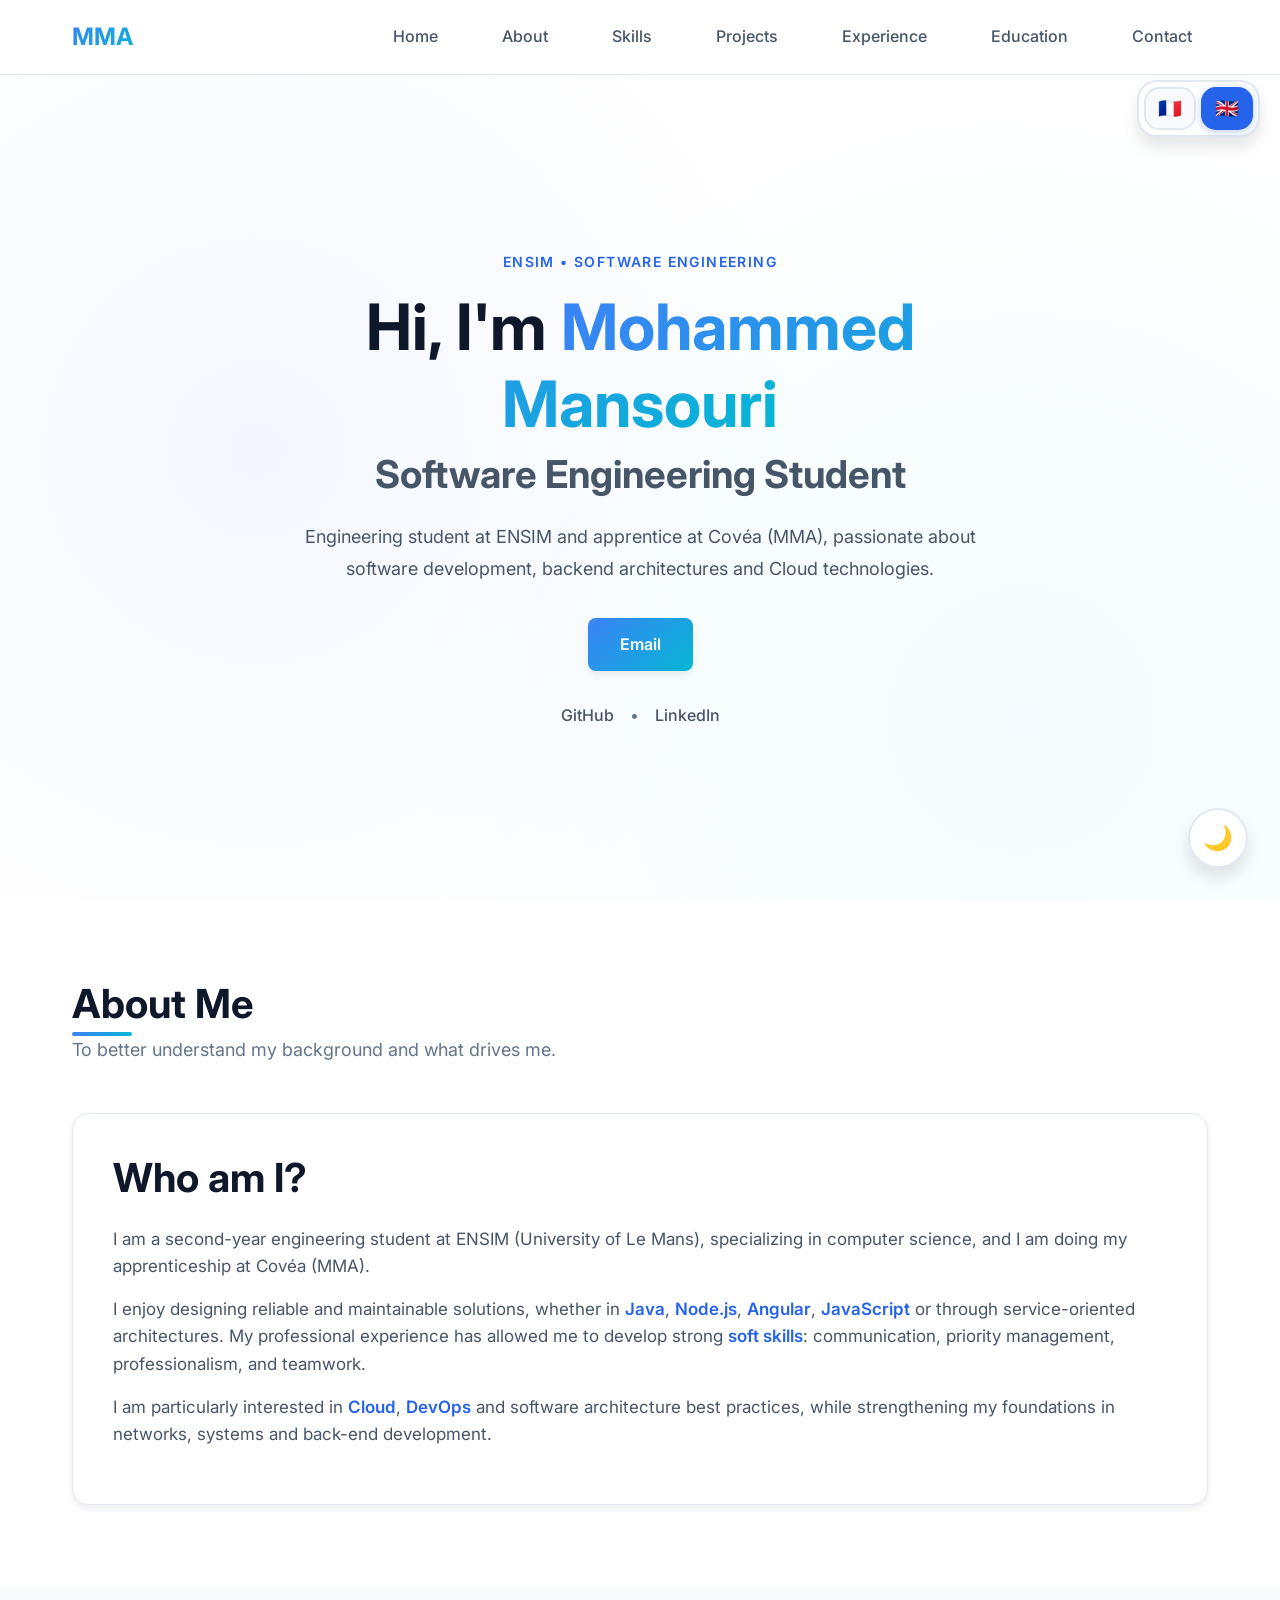
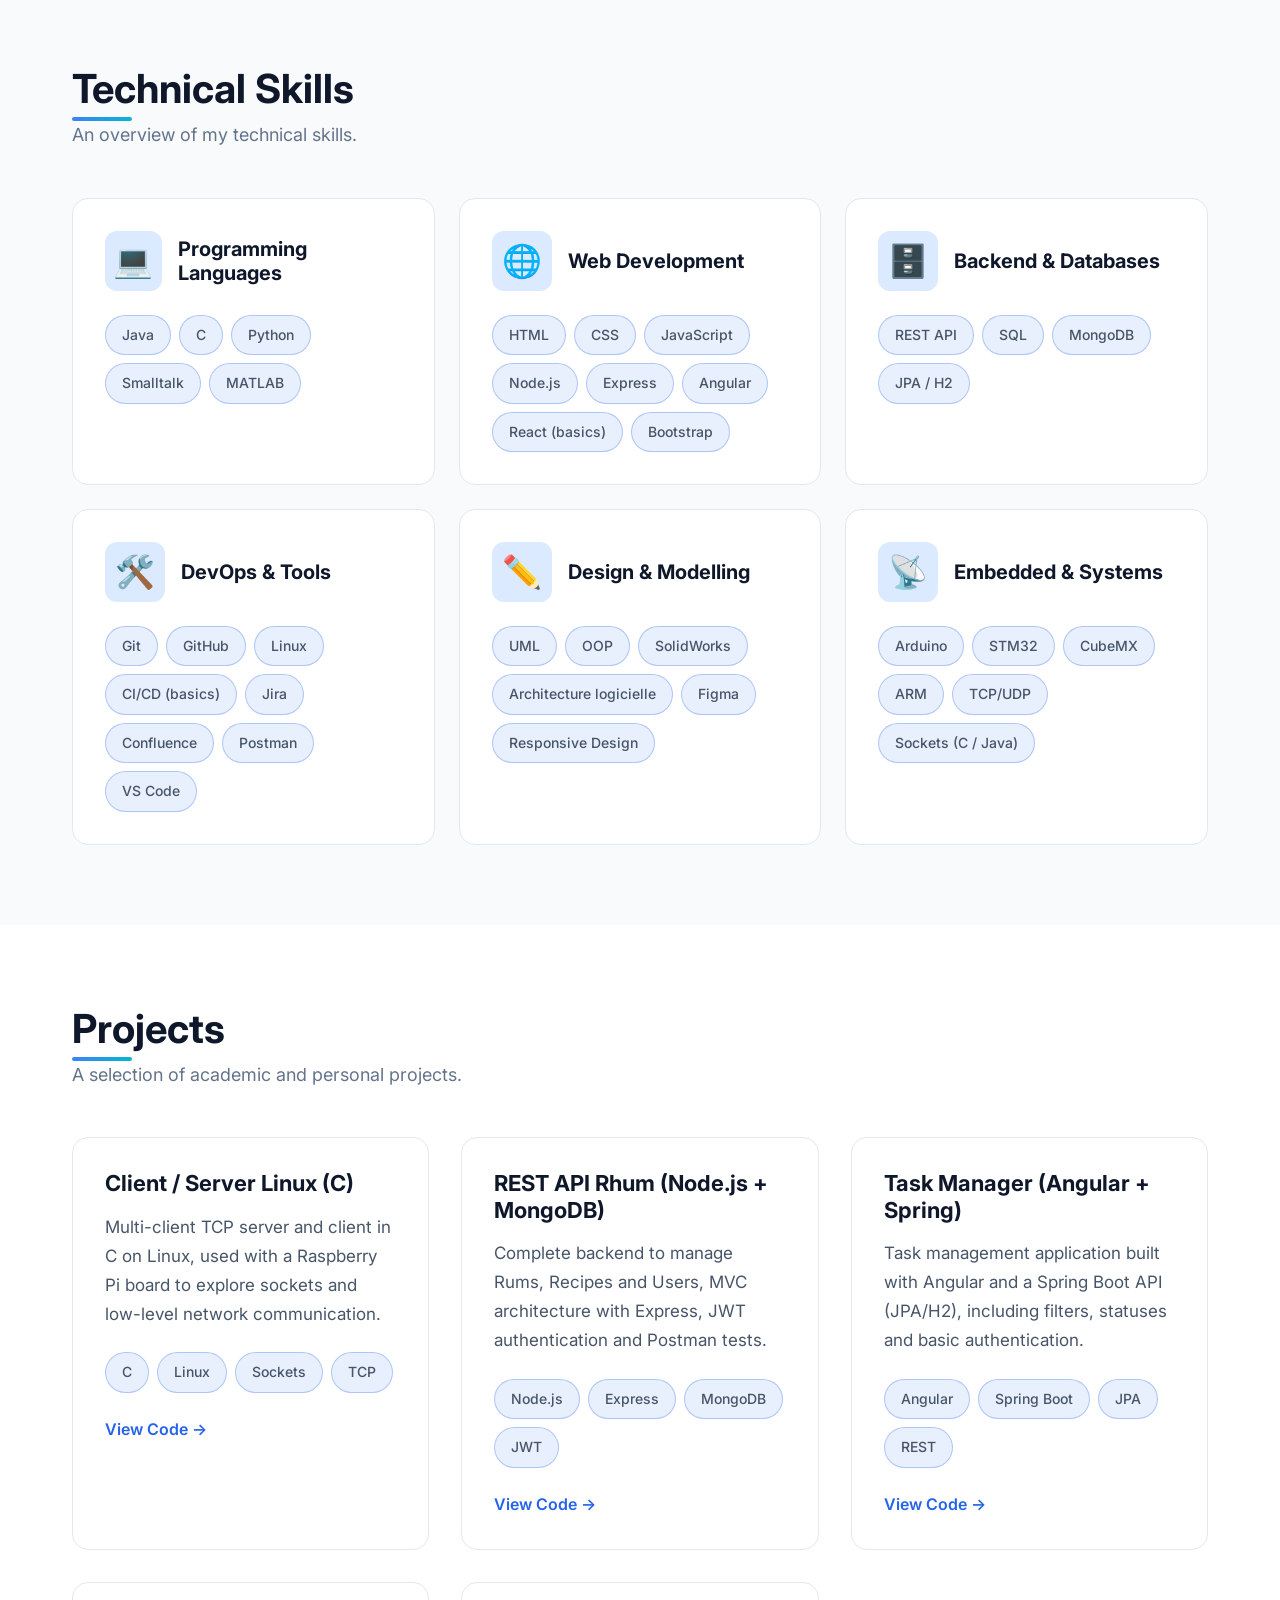
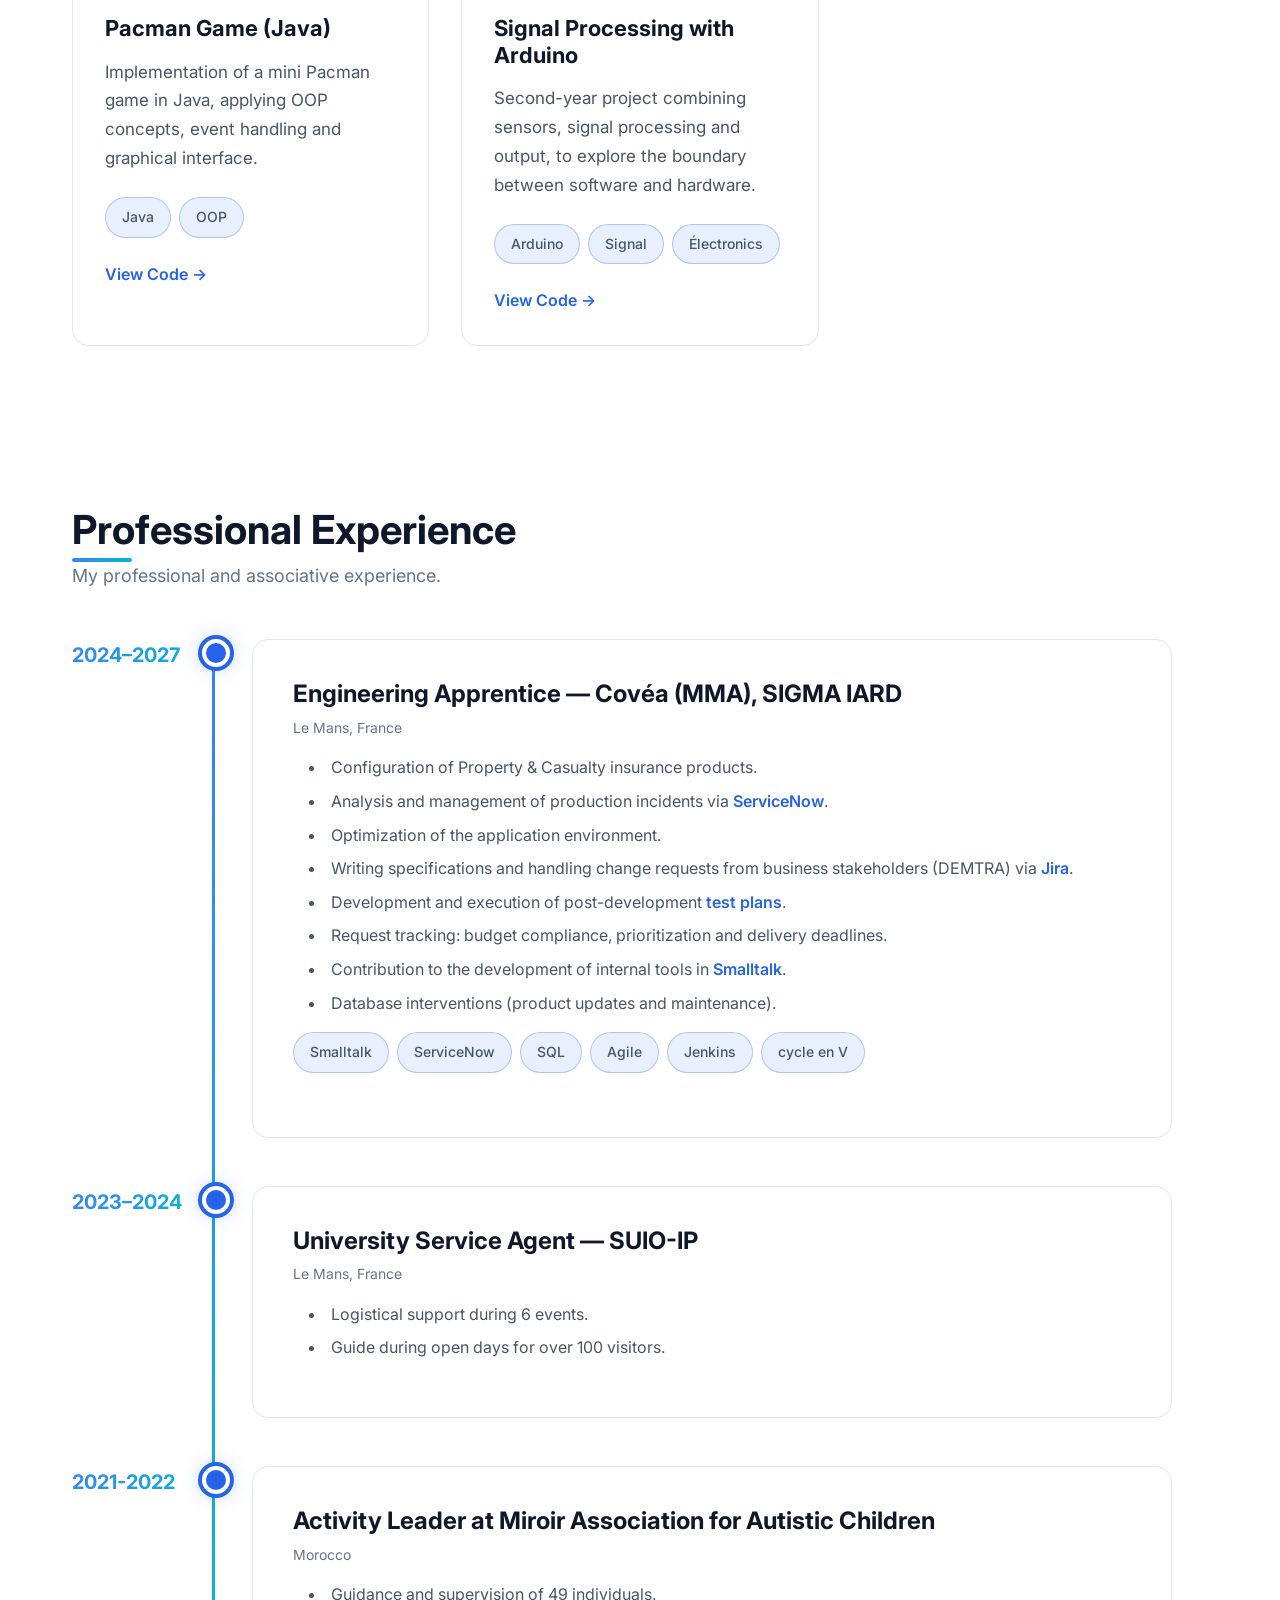
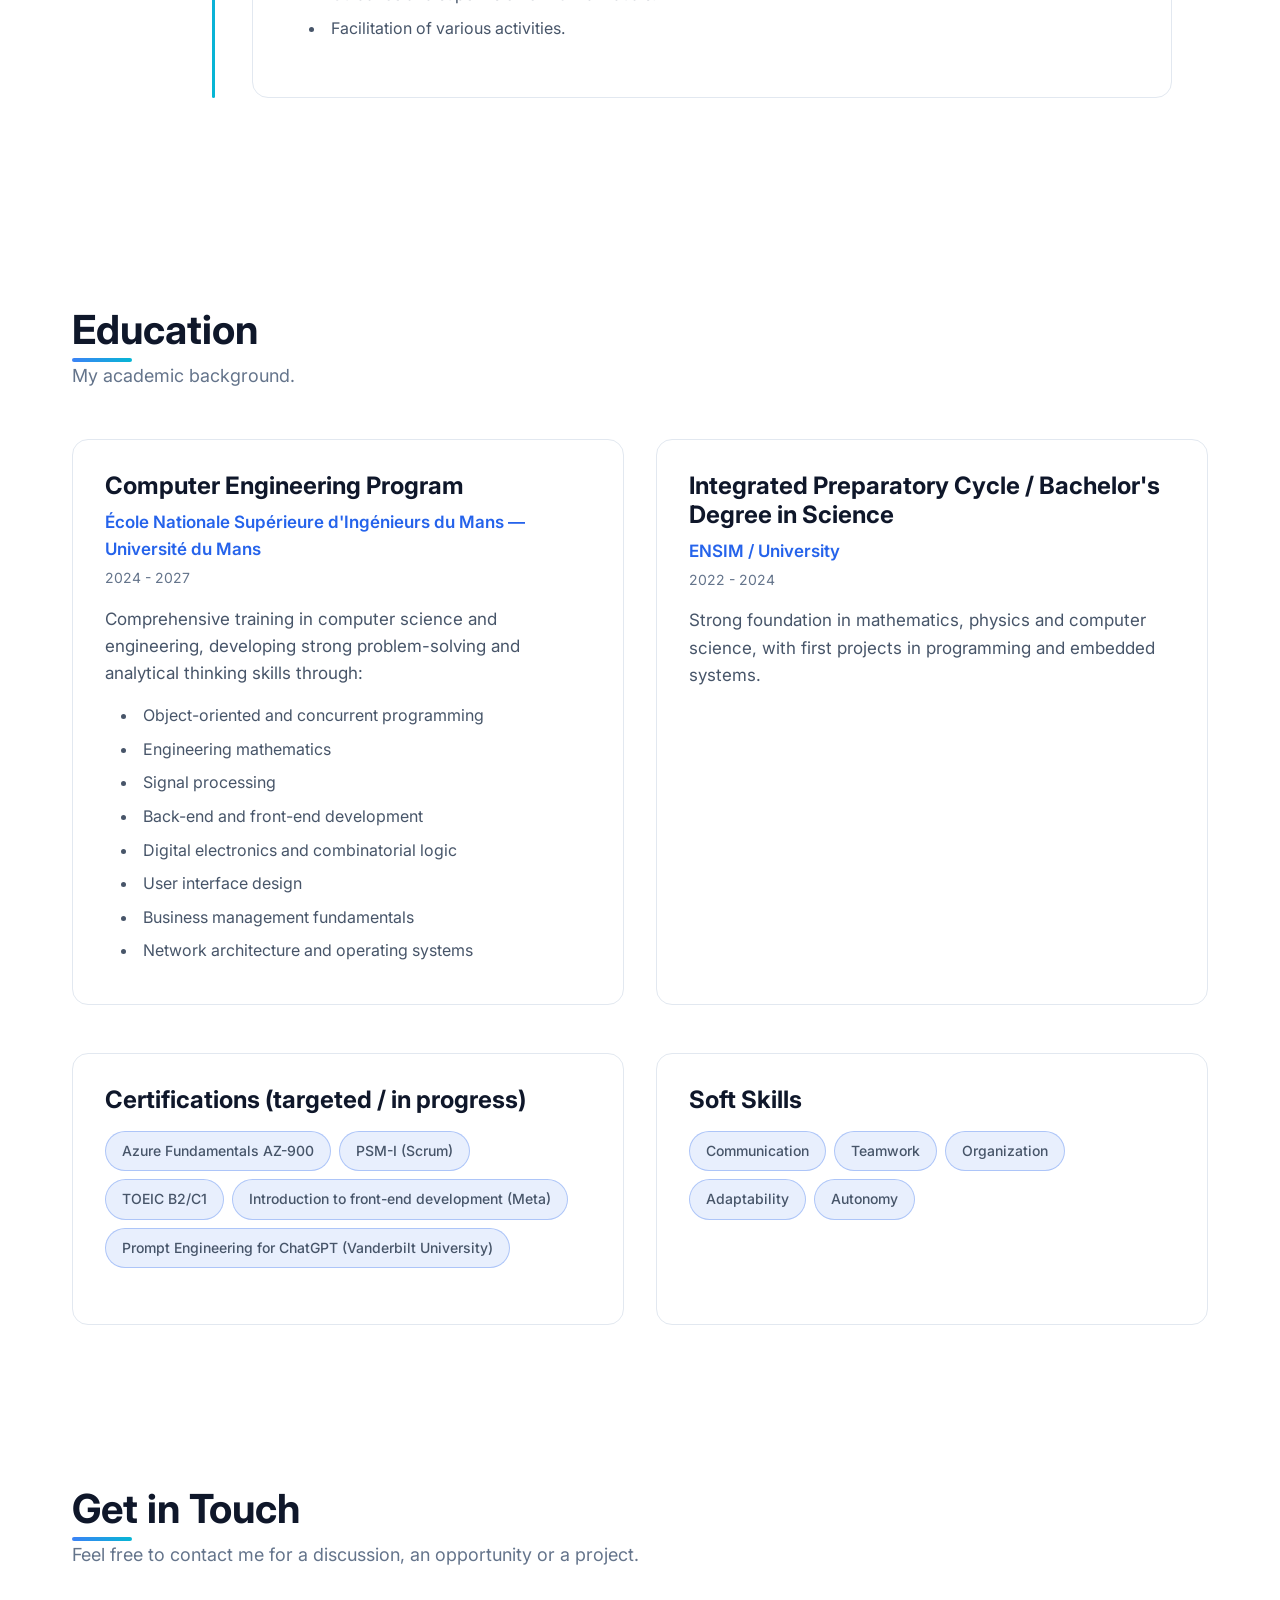
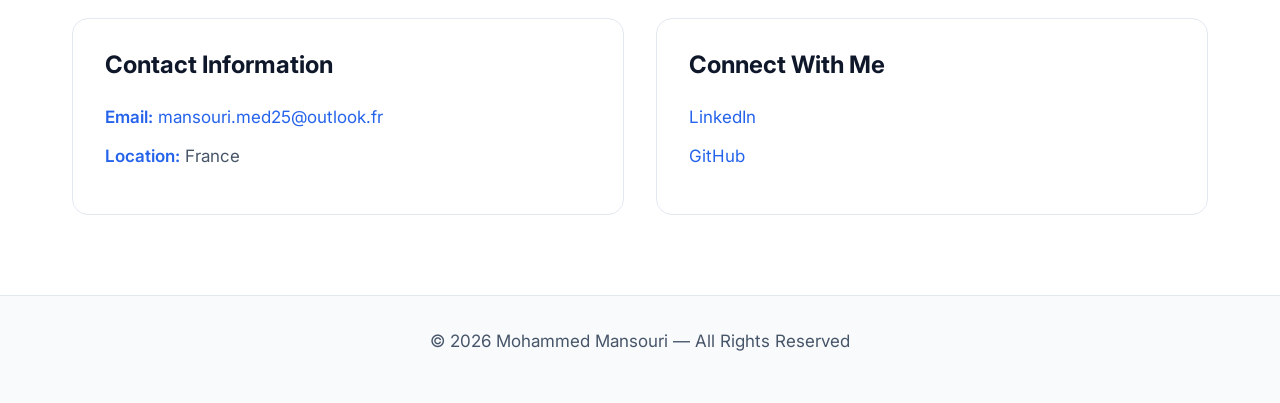
==== commit e8067030: "Description Portfolio1" ====
--- a/index.html
+++ b/index.html
@@ -267,7 +267,6 @@
             <div class="project-tags">
               <span class="tag-pill">Java</span>
               <span class="tag-pill">OOP</span>
-              <span class="tag-pill">Jeu</span>
             </div>
             <a class="link" href="https://github.com/medMansouri25/Pacman-game-2025.git" target="_blank" data-i18n="projects.viewCode">
               View Code →
@@ -283,7 +282,7 @@
             <div class="project-tags">
               <span class="tag-pill">Arduino</span>
               <span class="tag-pill">Signal</span>
-              <span class="tag-pill">Électronique</span>
+              <span class="tag-pill">Électronics</span>
             </div>
             <a class="link" href="https://github.com/medMansouri25/Projet-INFO-2024-2A.git" target="_blank" data-i18n="projects.viewCode">
               View Code →
@@ -339,11 +338,6 @@
                 <li>Logistical support during 6 events.</li>
                 <li>Guide during open days for over 100 visitors.</li>
               </ul>
-              <div class="project-tags">
-                <span class="tag-pill">Communication</span>
-                <span class="tag-pill">Gestion de temps</span>
-                <span class="tag-pill">Travail collaboratif</span>
-              </div>
             </div>
           </div>
 
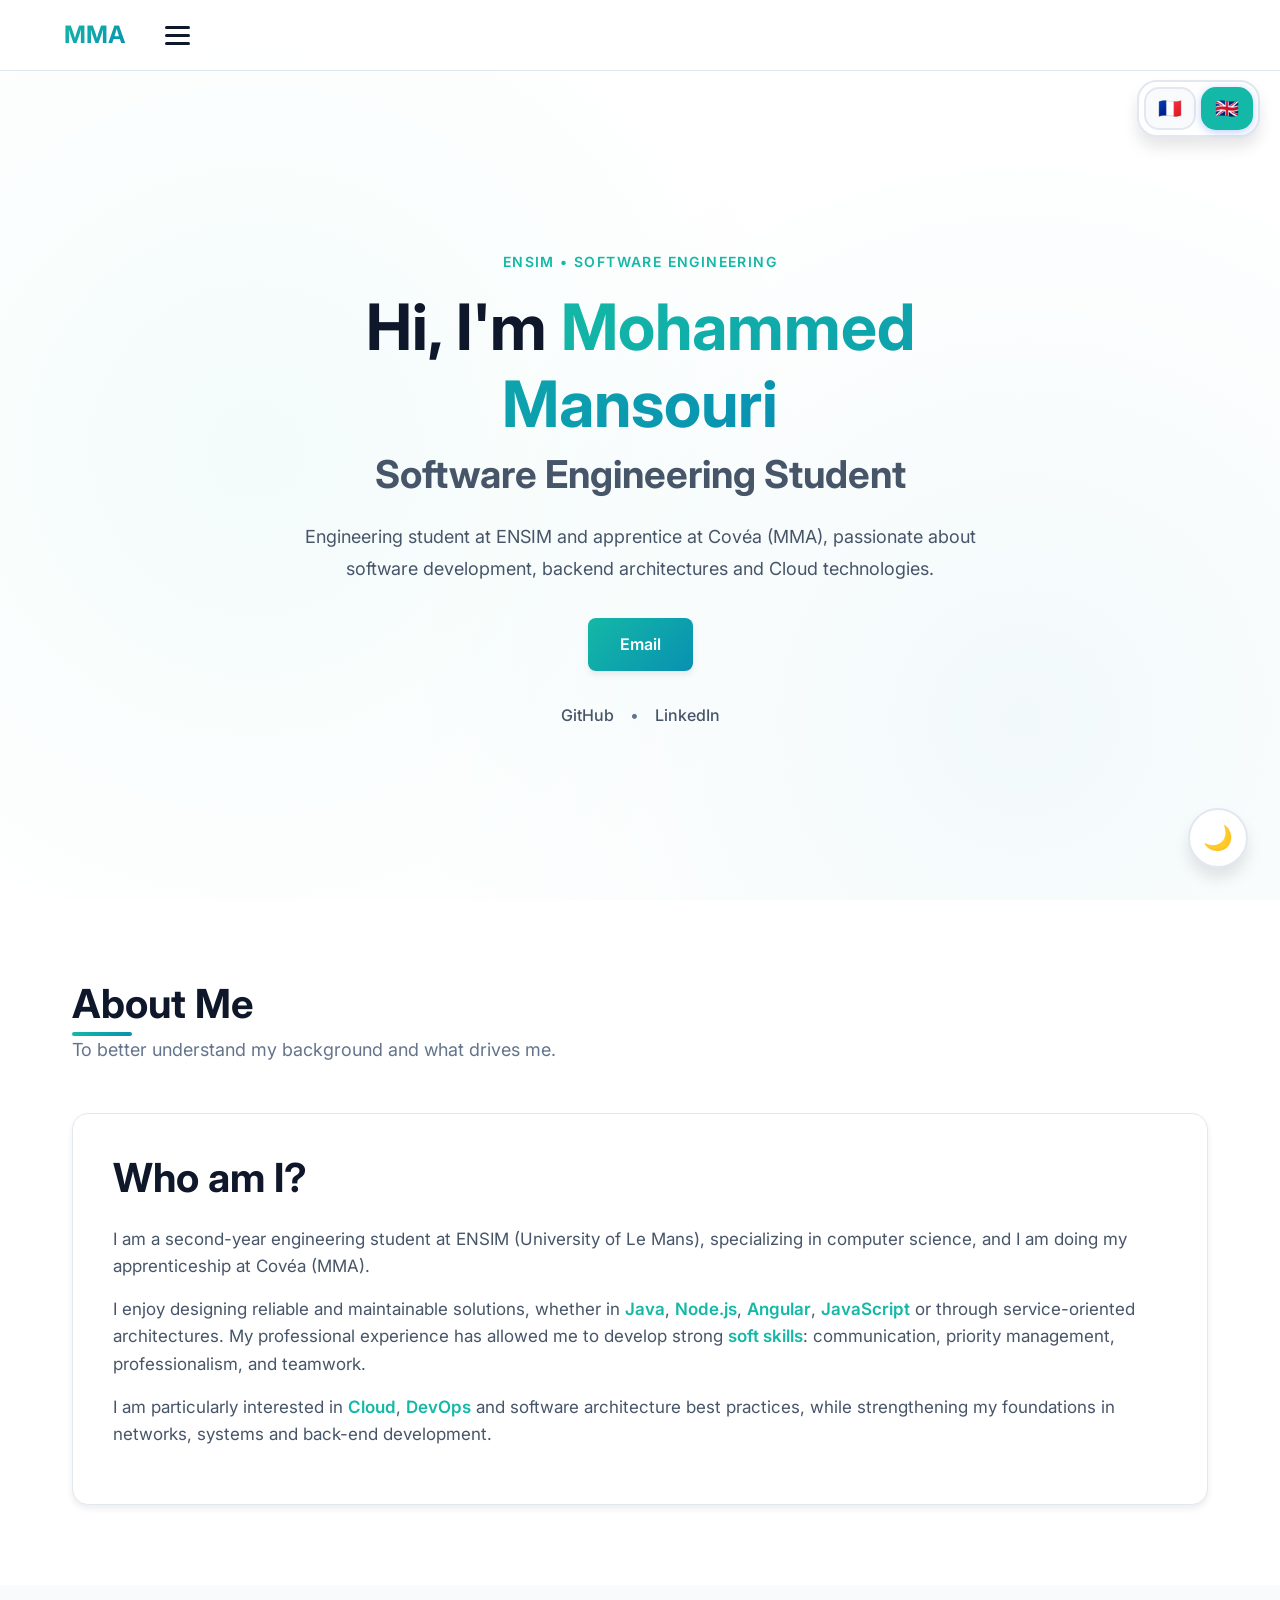
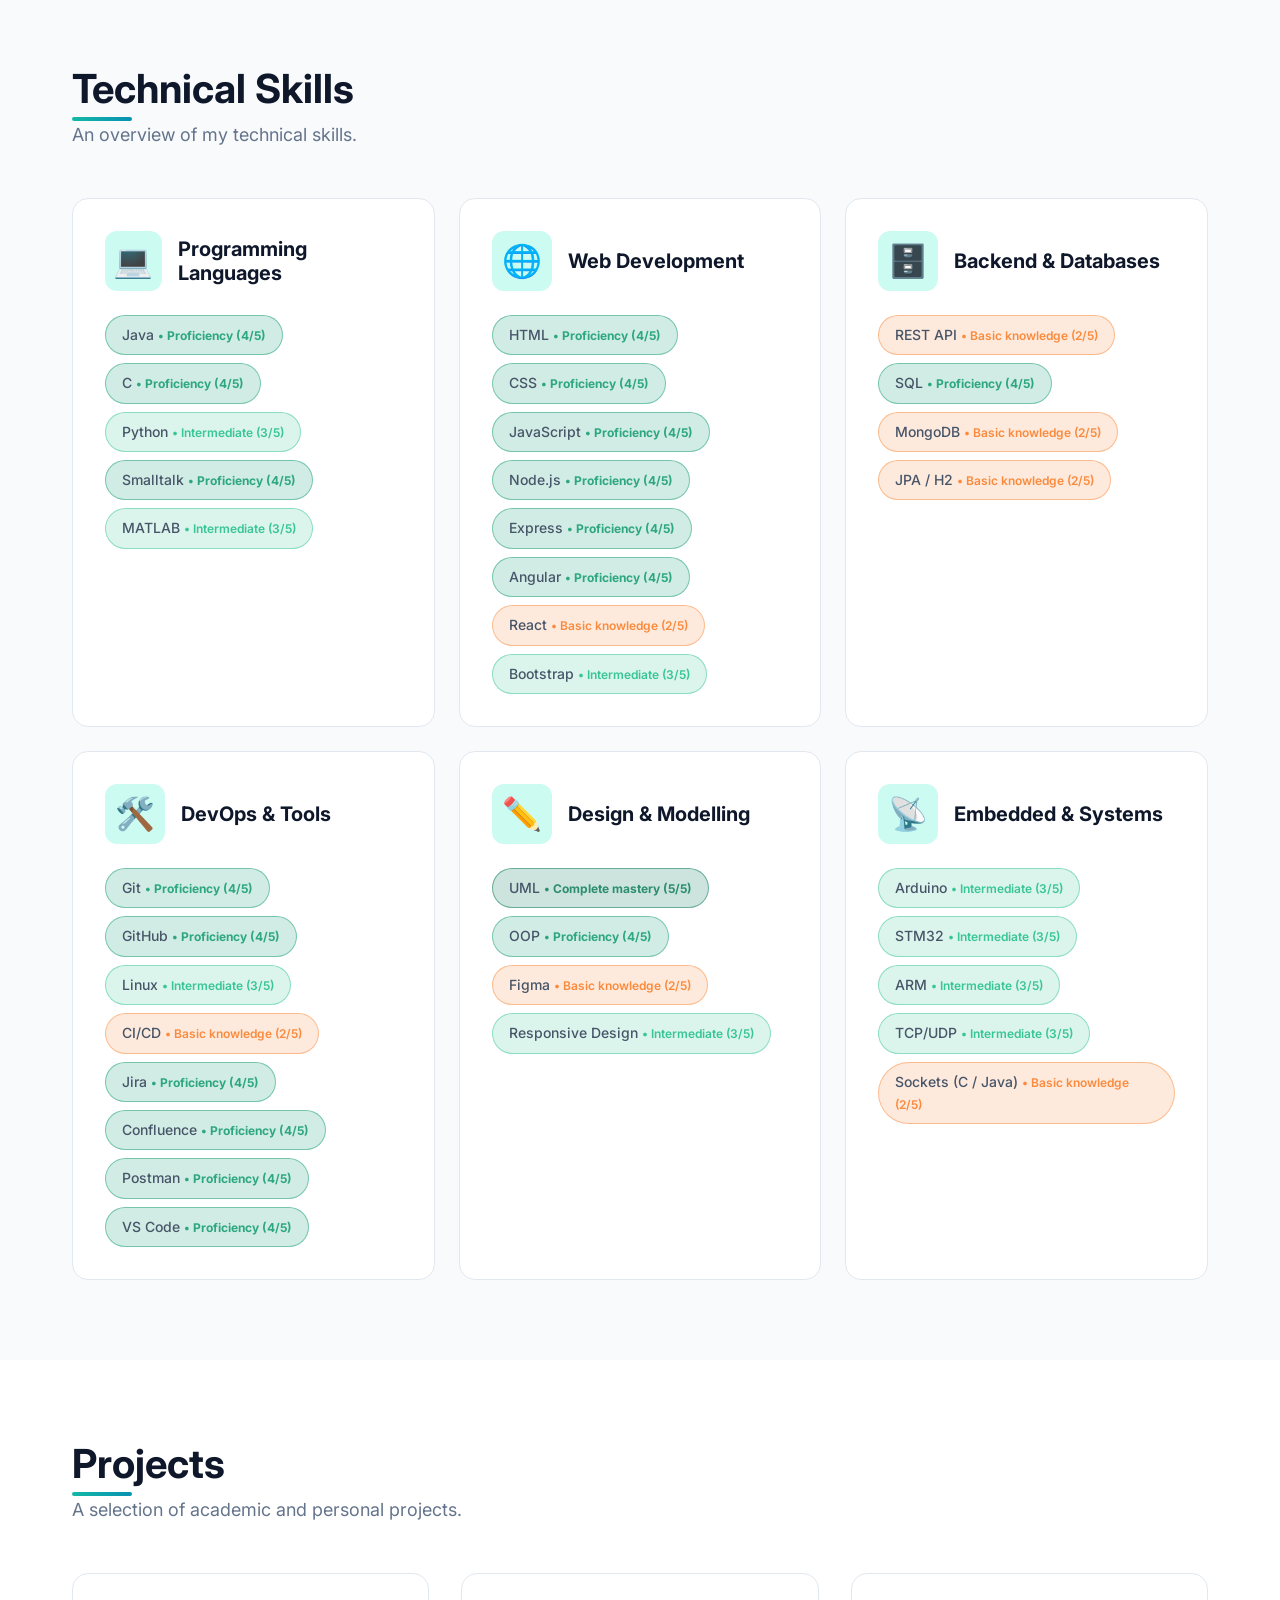
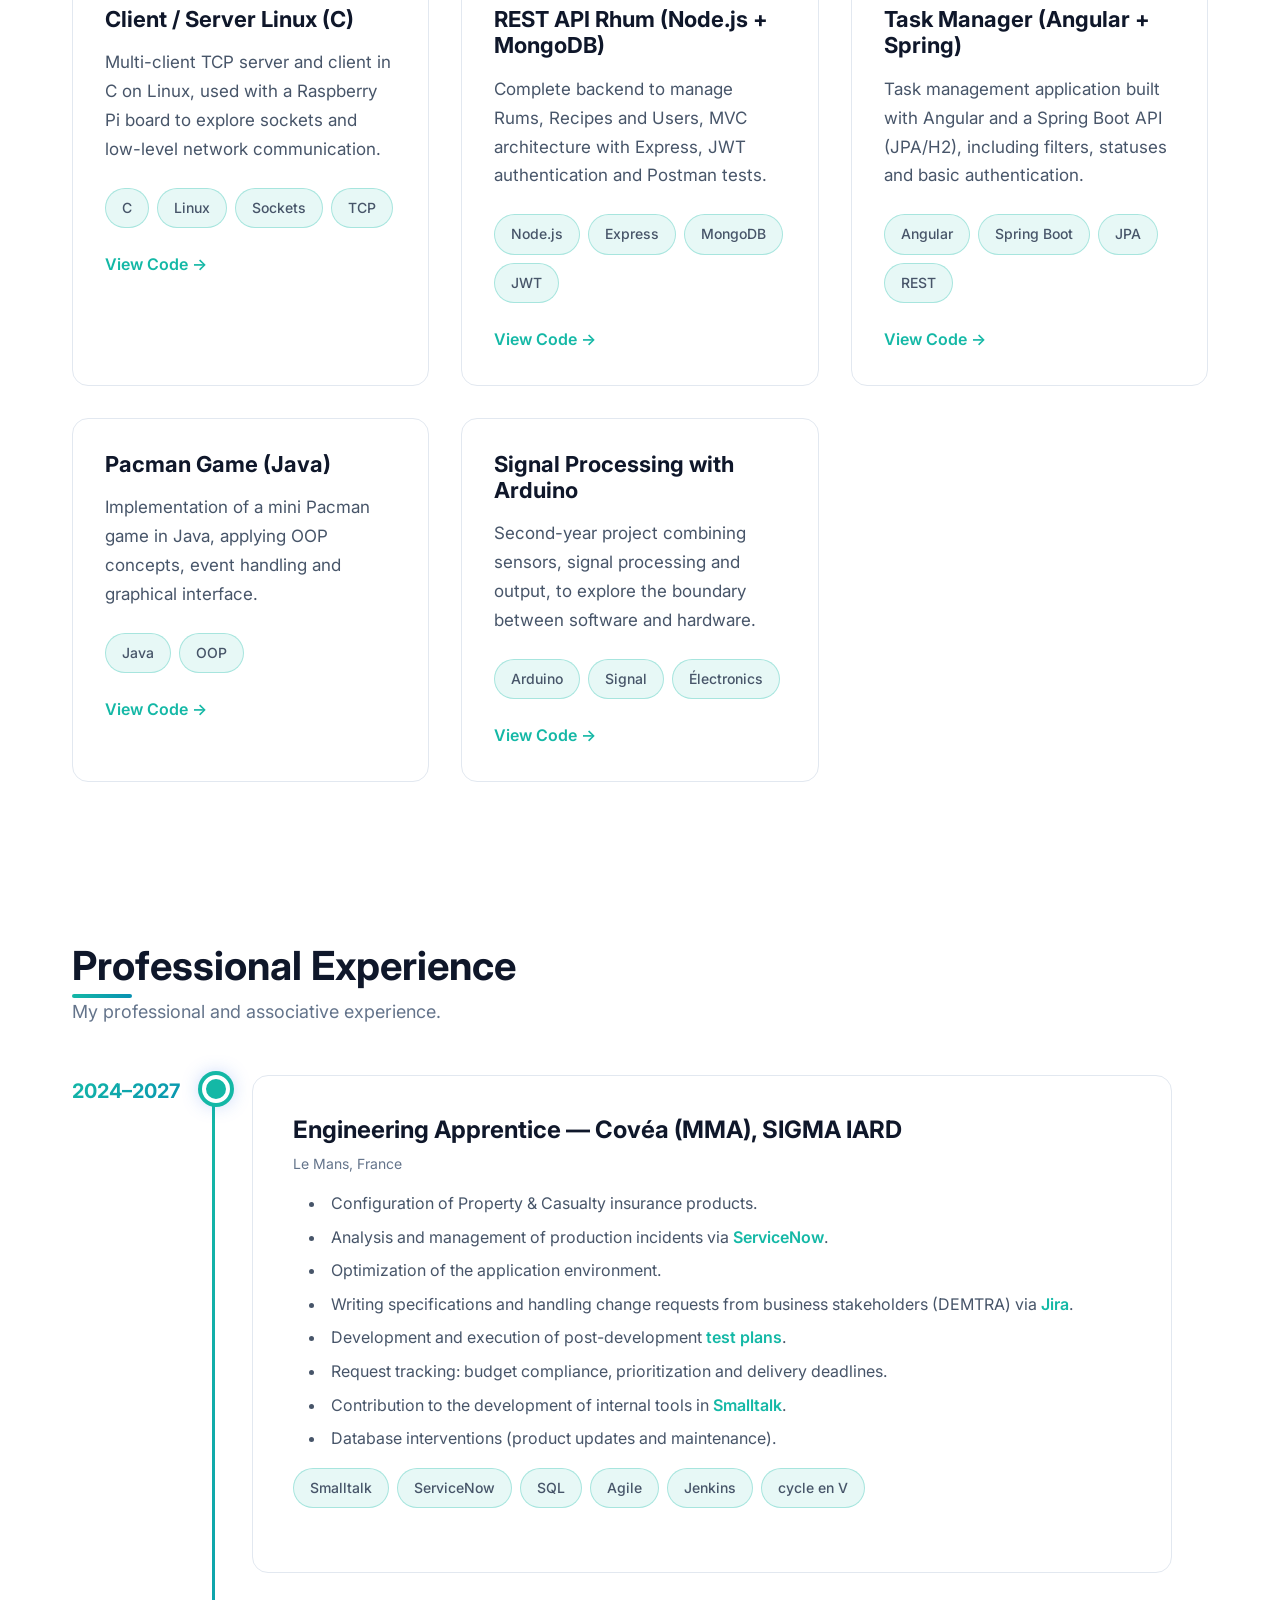
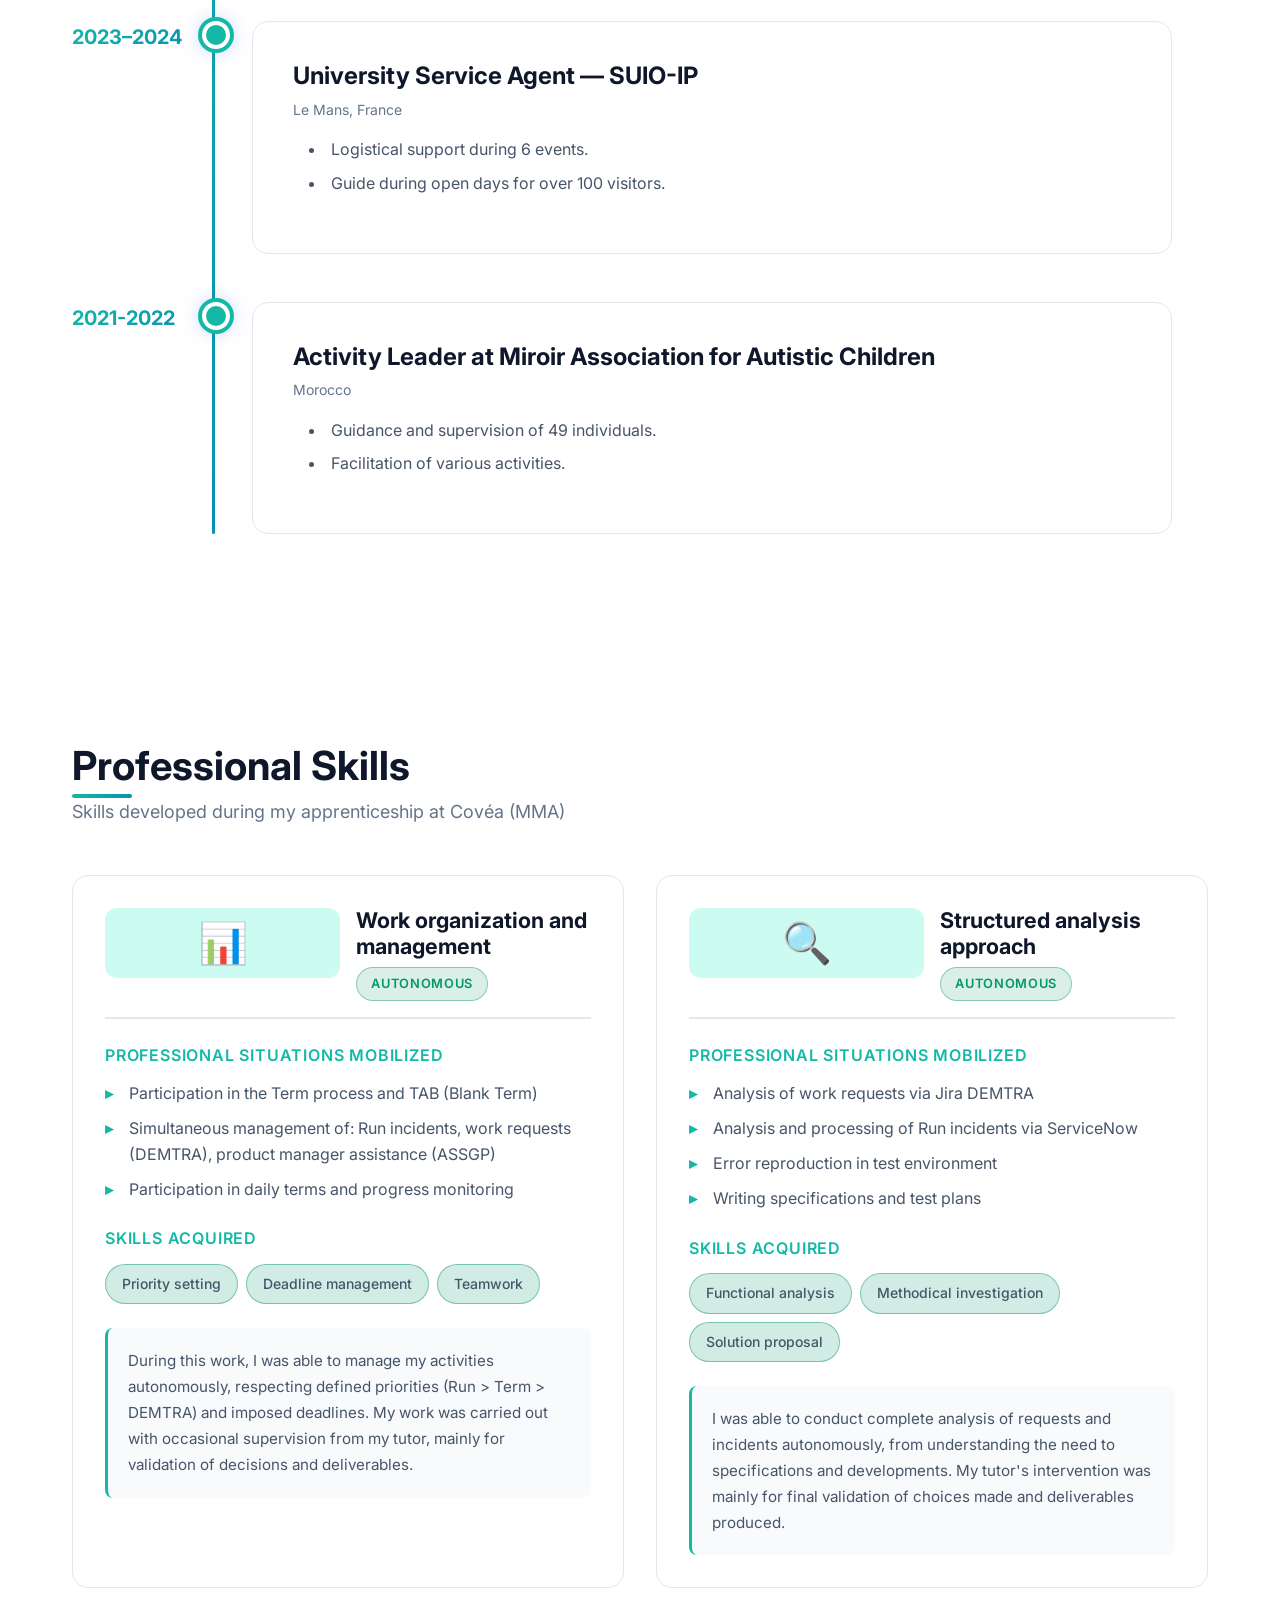
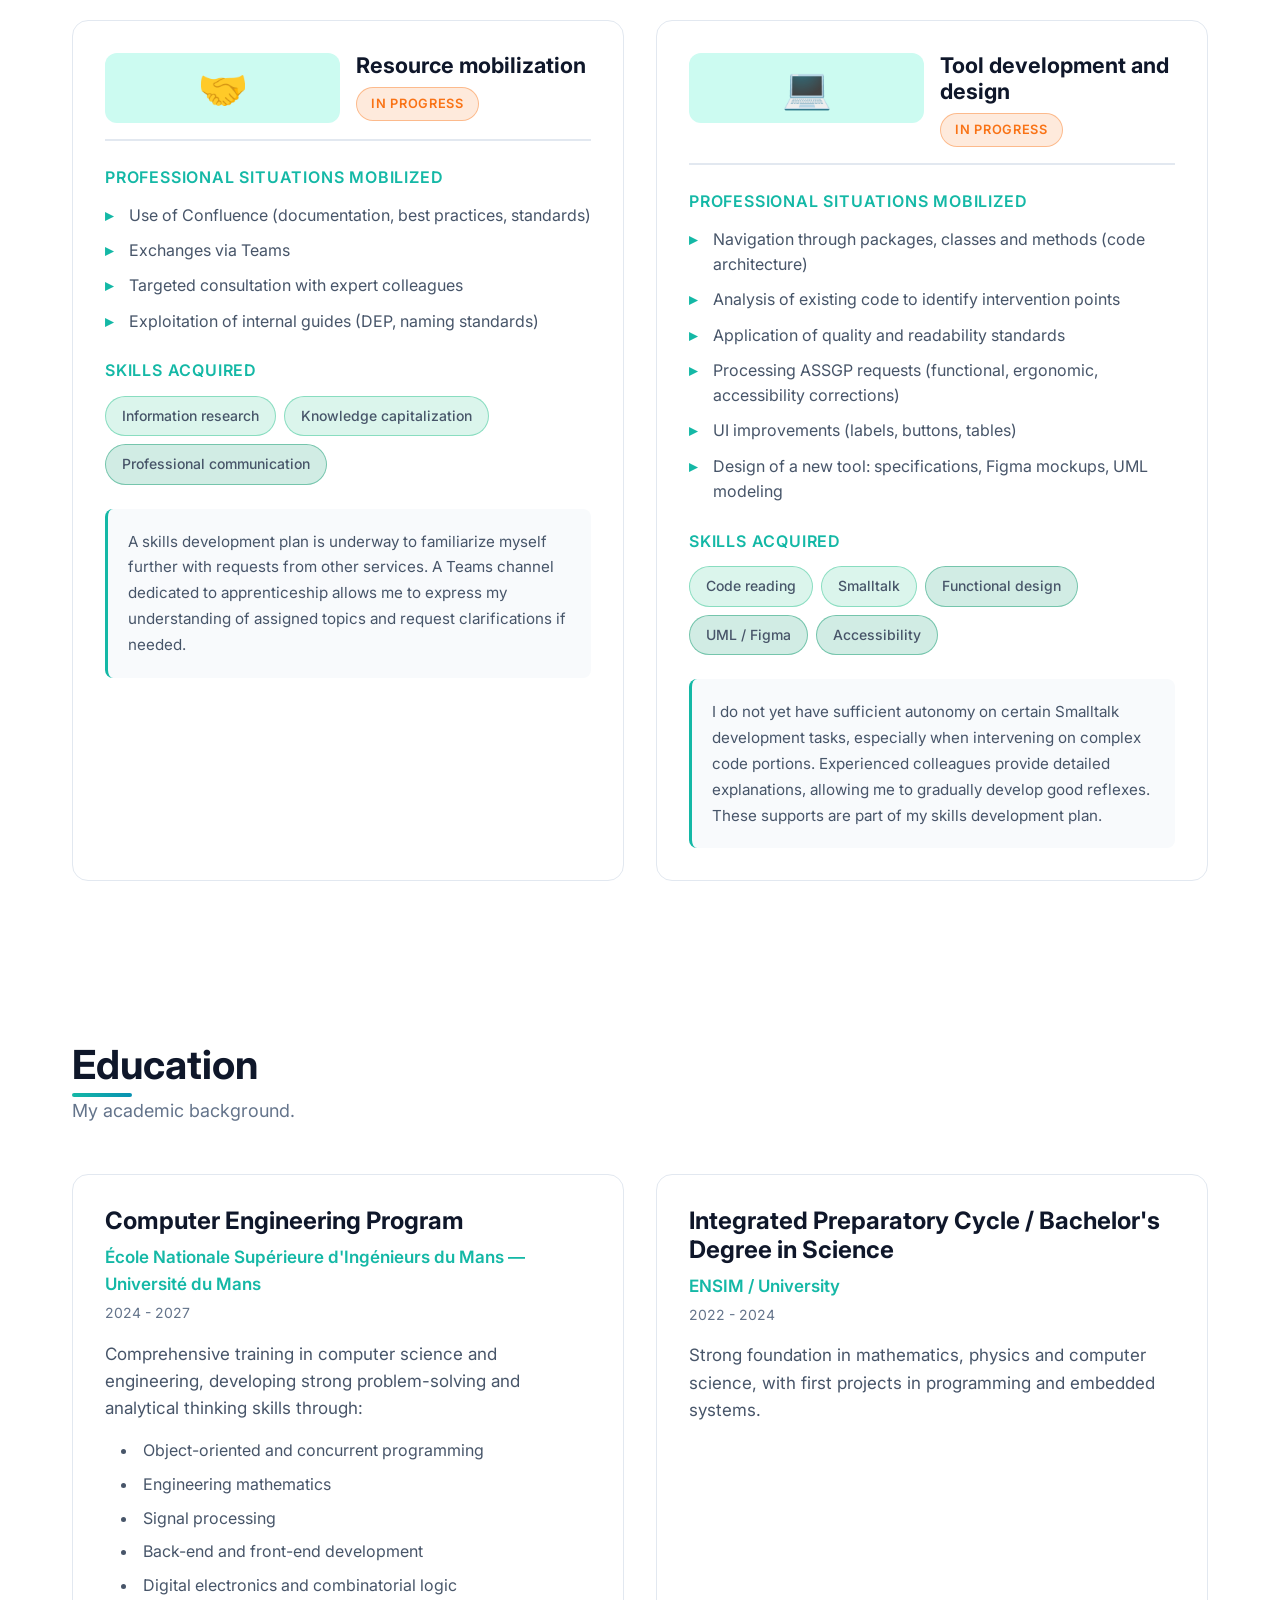
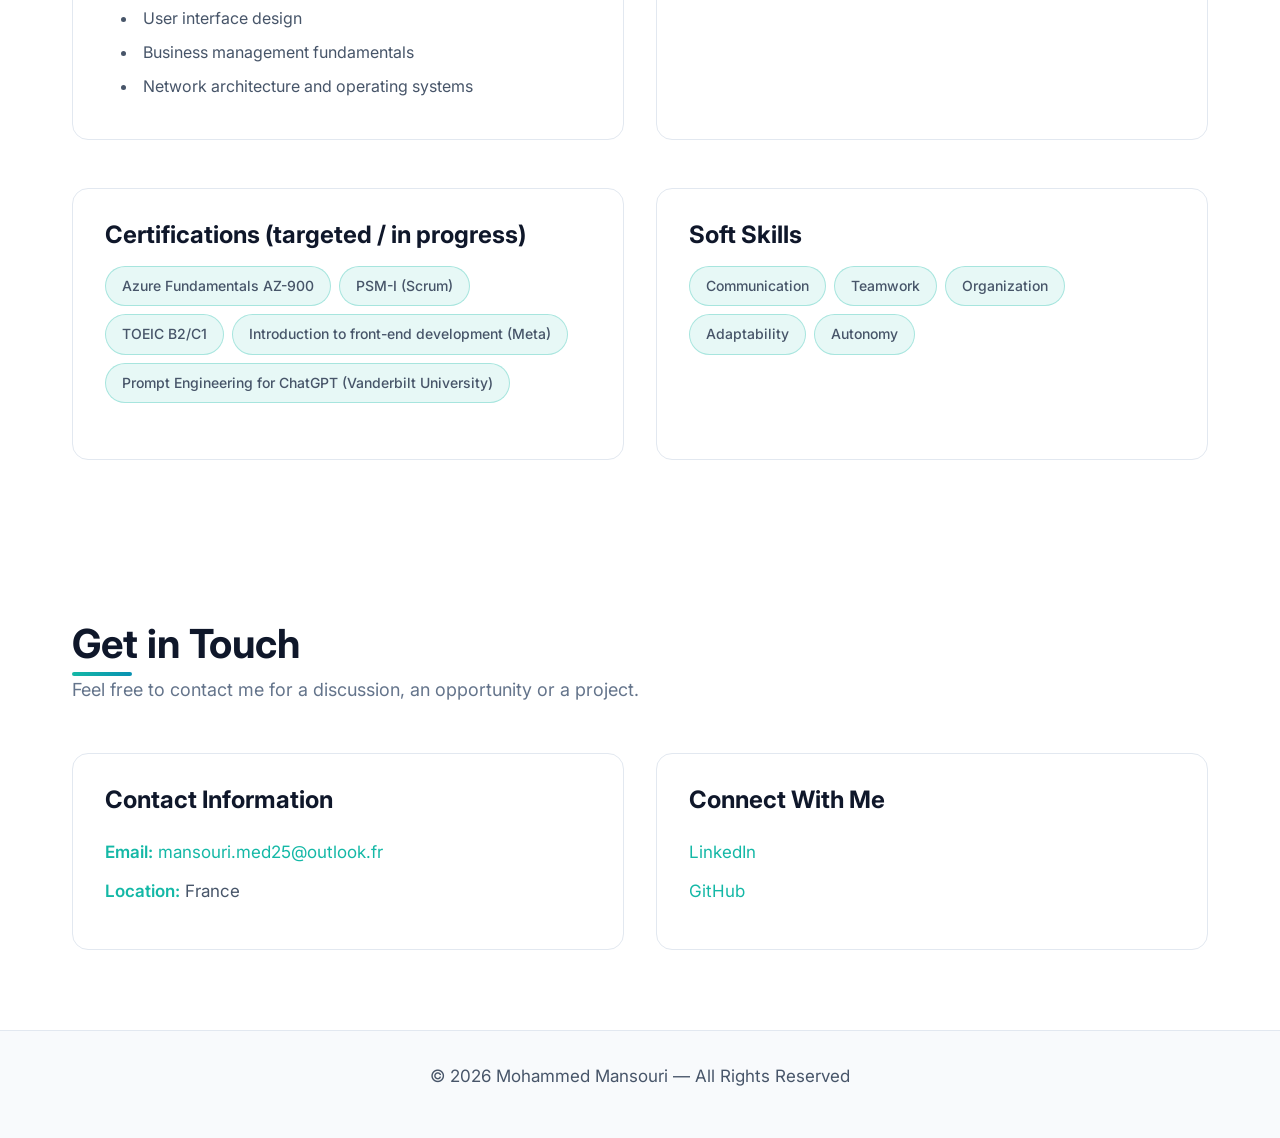
==== commit 5e5289d9: "version final" ====
--- a/index.html
+++ b/index.html
@@ -1,5 +1,5 @@
 <!DOCTYPE html>
-<html lang="en">
+<html lang="fr">
 <head>
   <meta charset="utf-8" />
   <link href="https://fonts.googleapis.com/css2?family=Inter:wght@400;500;600;700&display=swap" rel="stylesheet">
@@ -12,23 +12,26 @@
   <header class="topbar">
     <div class="container nav">
       <a class="logo" href="#hero">MMA</a>
-      
+
       <!-- Mobile Menu Toggle -->
       <button class="mobile-menu-toggle" aria-label="Toggle menu">
         <span></span>
         <span></span>
         <span></span>
       </button>
-      
-      <nav class="nav-links">
-        <a href="#hero" data-i18n="nav.home">Home</a>
-        <a href="#about" data-i18n="nav.about">About</a>
-        <a href="#skills" data-i18n="nav.skills">Skills</a>
-        <a href="#projects" data-i18n="nav.projects">Projects</a>
-        <a href="#experience" data-i18n="nav.experience">Experience</a>
-        <a href="#education" data-i18n="nav.education">Education</a>
-        <a href="#contact" data-i18n="nav.contact">Contact</a>
-      </nav>
+
+      <div class="nav-right">
+        <nav class="nav-links">
+          <a href="#hero" data-i18n="nav.home">Home</a>
+          <a href="#about" data-i18n="nav.about">About</a>
+          <a href="#skills" data-i18n="nav.skills">Skills</a>
+          <a href="#projects" data-i18n="nav.projects">Projects</a>
+          <a href="#experience" data-i18n="nav.experience">Experience</a>
+          <a href="#competences-pro" data-i18n="nav.competencesPro">Compétences Pro</a>
+          <a href="#education" data-i18n="nav.education">Education</a>
+          <a href="#contact" data-i18n="nav.contact">Contact</a>
+        </nav>
+      </div>
     </div>
   </header>
 
@@ -107,11 +110,11 @@
               <h3 class="skill-title" data-i18n="skills.programming">Programming Languages</h3>
             </div>
             <div class="skill-tags">
-              <span class="tag-pill">Java</span>
-              <span class="tag-pill">C</span>
-              <span class="tag-pill">Python</span>
-              <span class="tag-pill">Smalltalk</span>
-              <span class="tag-pill">MATLAB</span>
+              <span class="tag-pill" data-level="4">Java <small>• Autonomie (4/5)</small></span>
+              <span class="tag-pill" data-level="4">C <small>• Autonomie (4/5)</small></span>
+              <span class="tag-pill" data-level="3">Python <small>• Autonomie partielle (3/5)</small></span>
+              <span class="tag-pill" data-level="4">Smalltalk <small>• Autonomie (4/5)</small></span>
+              <span class="tag-pill" data-level="3">MATLAB <small>• Autonomie partielle (3/5)</small></span>
             </div>
           </article>
 
@@ -121,14 +124,14 @@
               <h3 class="skill-title" data-i18n="skills.webDev">Web Development</h3>
             </div>
             <div class="skill-tags">
-              <span class="tag-pill">HTML</span>
-              <span class="tag-pill">CSS</span>
-              <span class="tag-pill">JavaScript</span>
-              <span class="tag-pill">Node.js</span>
-              <span class="tag-pill">Express</span>
-              <span class="tag-pill">Angular</span>
-              <span class="tag-pill">React (basics)</span>
-              <span class="tag-pill">Bootstrap</span>
+              <span class="tag-pill" data-level="4">HTML <small>• Autonomie (4/5)</small></span>
+              <span class="tag-pill" data-level="4">CSS <small>• Autonomie (4/5)</small></span>
+              <span class="tag-pill" data-level="4">JavaScript <small>• Autonomie (4/5)</small></span>
+              <span class="tag-pill" data-level="4">Node.js <small>• Autonomie (4/5)</small></span>
+              <span class="tag-pill" data-level="4">Express <small>• Autonomie (4/5)</small></span>
+              <span class="tag-pill" data-level="4">Angular <small>• Autonomie (4/5)</small></span>
+              <span class="tag-pill" data-level="2">React <small>• Notions de base (2/5)</small></span>
+              <span class="tag-pill" data-level="3">Bootstrap <small>• Autonomie partielle (3/5)</small></span>
             </div>
           </article>
 
@@ -138,10 +141,10 @@
               <h3 class="skill-title" data-i18n="skills.backend">Backend & Databases</h3>
             </div>
             <div class="skill-tags">
-              <span class="tag-pill">REST API</span>
-              <span class="tag-pill">SQL</span>
-              <span class="tag-pill">MongoDB</span>
-              <span class="tag-pill">JPA / H2</span>
+              <span class="tag-pill" data-level="2">REST API <small>• Notions de base (2/5)</small></span>
+              <span class="tag-pill" data-level="4">SQL <small>• Autonomie (4/5)</small></span>
+              <span class="tag-pill" data-level="2">MongoDB <small>• Notions de base (2/5)</small></span>
+              <span class="tag-pill" data-level="2">JPA / H2 <small>• Notions de base (2/5)</small></span>
             </div>
           </article>
 
@@ -151,14 +154,14 @@
               <h3 class="skill-title" data-i18n="skills.devops">DevOps & Tools</h3>
             </div>
             <div class="skill-tags">
-              <span class="tag-pill">Git</span>
-              <span class="tag-pill">GitHub</span>
-              <span class="tag-pill">Linux</span>
-              <span class="tag-pill">CI/CD (basics)</span>
-              <span class="tag-pill">Jira</span>
-              <span class="tag-pill">Confluence</span>
-              <span class="tag-pill">Postman</span>
-              <span class="tag-pill">VS Code</span>
+              <span class="tag-pill" data-level="4">Git <small>• Autonomie (4/5)</small></span>
+              <span class="tag-pill" data-level="4">GitHub <small>• Autonomie (4/5)</small></span>
+              <span class="tag-pill" data-level="3">Linux <small>• Autonomie partielle (3/5)</small></span>
+              <span class="tag-pill" data-level="2">CI/CD <small>• Notions de base (2/5)</small></span>
+              <span class="tag-pill" data-level="4">Jira <small>• Autonomie (4/5)</small></span>
+              <span class="tag-pill" data-level="4">Confluence <small>• Autonomie (4/5)</small></span>
+              <span class="tag-pill" data-level="4">Postman <small>• Autonomie (4/5)</small></span>
+              <span class="tag-pill" data-level="4">VS Code <small>• Autonomie (4/5)</small></span>
             </div>
           </article>
 
@@ -168,12 +171,10 @@
               <h3 class="skill-title" data-i18n="skills.design">Design & Modelling</h3>
             </div>
             <div class="skill-tags">
-              <span class="tag-pill">UML</span>
-              <span class="tag-pill">OOP</span>
-              <span class="tag-pill">SolidWorks</span>
-              <span class="tag-pill">Architecture logicielle</span>
-              <span class="tag-pill">Figma</span>
-              <span class="tag-pill">Responsive Design</span>
+              <span class="tag-pill" data-level="5">UML <small>• Notions complètes (5/5)</small></span>
+              <span class="tag-pill" data-level="4">OOP <small>• Autonomie (4/5)</small></span>
+              <span class="tag-pill" data-level="2">Figma <small>• Notions de base (2/5)</small></span>
+              <span class="tag-pill" data-level="3">Responsive Design <small>• Autonomie partielle (3/5)</small></span>
             </div>
           </article>
 
@@ -183,12 +184,11 @@
               <h3 class="skill-title" data-i18n="skills.embedded">Embedded & Systems</h3>
             </div>
             <div class="skill-tags">
-              <span class="tag-pill">Arduino</span>
-              <span class="tag-pill">STM32</span>
-              <span class="tag-pill">CubeMX</span>
-              <span class="tag-pill">ARM</span>
-              <span class="tag-pill">TCP/UDP</span>
-              <span class="tag-pill">Sockets (C / Java)</span>
+              <span class="tag-pill" data-level="3">Arduino <small>• Autonomie partielle (3/5)</small></span>
+              <span class="tag-pill" data-level="3">STM32 <small>• Autonomie partielle (3/5)</small></span>
+              <span class="tag-pill" data-level="3">ARM <small>• Autonomie partielle (3/5)</small></span>
+              <span class="tag-pill" data-level="3">TCP/UDP <small>• Autonomie partielle (3/5)</small></span>
+              <span class="tag-pill" data-level="2">Sockets (C / Java) <small>• Notions de base (2/5)</small></span>
             </div>
           </article>
 
@@ -206,7 +206,7 @@
 
         <div class="grid projects-grid">
 
-          <article class="card project-card">
+          <article class="card project-card" data-github="https://github.com/medMansouri25/Serveur-client-in-linux">
             <h3 data-i18n="projects.project1.title">Client / Server Linux (C)</h3>
             <p data-i18n="projects.project1.desc">
               Multi-client TCP server and client in C on Linux,
@@ -219,12 +219,10 @@
               <span class="tag-pill">Sockets</span>
               <span class="tag-pill">TCP</span>
             </div>
-            <a class="link" href="https://github.com/medMansouri25/Serveur-client-in-linux-.git" target="_blank" data-i18n="projects.viewCode">
-              View Code →
-            </a>
-          </article>
-
-          <article class="card project-card">
+            <span class="link" data-i18n="projects.viewCode">View Code →</span>
+          </article>
+
+          <article class="card project-card" data-github="https://github.com/medMansouri25/Projet_Back_End_API-1">
             <h3 data-i18n="projects.project2.title">API REST Rhum (Node.js + MongoDB)</h3>
             <p data-i18n="projects.project2.desc">
               Complete backend to manage Rums, Recipes and Users,
@@ -236,12 +234,10 @@
               <span class="tag-pill">MongoDB</span>
               <span class="tag-pill">JWT</span>
             </div>
-            <a class="link" href="https://github.com/medMansouri25/Projet_Back_End_API-1.git" target="_blank" data-i18n="projects.viewCode">
-              View Code →
-            </a>
-          </article>
-
-          <article class="card project-card">
+            <span class="link" data-i18n="projects.viewCode">View Code →</span>
+          </article>
+
+          <article class="card project-card" data-github="https://github.com/medMansouri25/Projet_gestio_tache">
             <h3 data-i18n="projects.project3.title">Task Manager (Angular + Spring)</h3>
             <p data-i18n="projects.project3.desc">
               Task management application built with Angular and a Spring Boot API
@@ -253,12 +249,10 @@
               <span class="tag-pill">JPA</span>
               <span class="tag-pill">REST</span>
             </div>
-            <a class="link" href="https://github.com/medMansouri25/Projet_gestio_tache.git" target="_blank" data-i18n="projects.viewCode">
-              View Code →
-            </a>
-          </article>
-
-          <article class="card project-card">
+            <span class="link" data-i18n="projects.viewCode">View Code →</span>
+          </article>
+
+          <article class="card project-card" data-github="https://github.com/medMansouri25/Pacman-game-2025">
             <h3 data-i18n="projects.project4.title">Pacman Game (Java)</h3>
             <p data-i18n="projects.project4.desc">
               Implementation of a mini Pacman game in Java, applying OOP concepts,
@@ -268,12 +262,10 @@
               <span class="tag-pill">Java</span>
               <span class="tag-pill">OOP</span>
             </div>
-            <a class="link" href="https://github.com/medMansouri25/Pacman-game-2025.git" target="_blank" data-i18n="projects.viewCode">
-              View Code →
-            </a>
-          </article>
-
-          <article class="card project-card">
+            <span class="link" data-i18n="projects.viewCode">View Code →</span>
+          </article>
+
+          <article class="card project-card" data-github="https://github.com/medMansouri25/Projet-INFO-2024-2A">
             <h3 data-i18n="projects.project5.title">Signal Processing with Arduino</h3>
             <p data-i18n="projects.project5.desc">
               Second-year project combining sensors, signal processing and output,
@@ -284,9 +276,7 @@
               <span class="tag-pill">Signal</span>
               <span class="tag-pill">Électronics</span>
             </div>
-            <a class="link" href="https://github.com/medMansouri25/Projet-INFO-2024-2A.git" target="_blank" data-i18n="projects.viewCode">
-              View Code →
-            </a>
+            <span class="link" data-i18n="projects.viewCode">View Code →</span>
           </article>
 
         </div>
@@ -357,6 +347,151 @@
       </div>
     </section>
 
+    <!-- COMPÉTENCES PROFESSIONNELLES -->
+    <section id="competences-pro" class="section">
+      <div class="container">
+        <h2 class="section-title" data-i18n="competencesPro.title">Compétences Professionnelles</h2>
+        <p class="section-subtitle" data-i18n="competencesPro.subtitle">
+          Compétences développées lors de mon alternance chez Covéa (MMA)
+        </p>
+
+        <div class="pro-skills-grid">
+
+          <!-- Compétence 1 -->
+          <article class="pro-skill-card">
+            <div class="pro-skill-header">
+              <div class="pro-skill-icon">📊</div>
+              <div>
+                <h3 data-i18n="competencesPro.comp1.title">Organisation et gestion du travail</h3>
+                <span class="pro-badge pro-badge-autonome" data-i18n="competencesPro.comp1.badge">Autonome</span>
+              </div>
+            </div>
+
+            <div class="pro-skill-content">
+              <h4 data-i18n="competencesPro.comp1.situationsTitle">Situations professionnelles mobilisées</h4>
+              <ul>
+                <li data-i18n="competencesPro.comp1.situations.0">Participation au processus de Terme et au TAB (Terme à Blanc)</li>
+                <li data-i18n="competencesPro.comp1.situations.1">Gestion simultanée de : incidents Run, demandes de travaux (DEMTRA), assistances gestionnaire produit (ASSGP)</li>
+                <li data-i18n="competencesPro.comp1.situations.2">Participation aux daily terme et suivi d'avancement</li>
+              </ul>
+
+              <h4 data-i18n="competencesPro.comp1.competencesTitle">Compétences acquises</h4>
+              <div class="project-tags">
+                <span class="tag-pill" data-level="4" data-i18n="competencesPro.comp1.competences.0">Hiérarchisation des priorités</span>
+                <span class="tag-pill" data-level="4" data-i18n="competencesPro.comp1.competences.1">Respect des échéances</span>
+                <span class="tag-pill" data-level="4" data-i18n="competencesPro.comp1.competences.2">Travail en équipe</span>
+              </div>
+
+              <div class="pro-evaluation" data-i18n="competencesPro.comp1.evaluation">
+              Durant ces travaux, j'ai été en mesure de gérer mes activités de manière autonome, en respectant les priorités définies (Run > Terme > DEMTRA) et les délais imposés. Mon travail s'est déroulé avec un encadrement ponctuel de ma tutrice, principalement pour la validation des décisions et des livrables.
+              </div>
+            </div>
+          </article>
+
+          <!-- Compétence 2 -->
+          <article class="pro-skill-card">
+            <div class="pro-skill-header">
+              <div class="pro-skill-icon">🔍</div>
+              <div>
+                <h3 data-i18n="competencesPro.comp2.title">Démarche structurée d'analyse</h3>
+                <span class="pro-badge pro-badge-autonome" data-i18n="competencesPro.comp2.badge">Autonome</span>
+              </div>
+            </div>
+
+            <div class="pro-skill-content">
+              <h4 data-i18n="competencesPro.comp2.situationsTitle">Situations professionnelles mobilisées</h4>
+              <ul>
+                <li data-i18n="competencesPro.comp2.situations.0">Analyse de demandes de travaux via Jira DEMTRA</li>
+                <li data-i18n="competencesPro.comp2.situations.1">Analyse et traitement d'incidents Run via ServiceNow</li>
+                <li data-i18n="competencesPro.comp2.situations.2">Reproduction d'erreurs en environnement de test</li>
+                <li data-i18n="competencesPro.comp2.situations.3">Rédaction de spécifications et plans de test</li>
+              </ul>
+
+              <h4 data-i18n="competencesPro.comp2.competencesTitle">Compétences acquises</h4>
+              <div class="project-tags">
+                <span class="tag-pill" data-level="4" data-i18n="competencesPro.comp2.competences.0">Analyse fonctionnelle</span>
+                <span class="tag-pill" data-level="4" data-i18n="competencesPro.comp2.competences.1">Investigation méthodique</span>
+                <span class="tag-pill" data-level="4" data-i18n="competencesPro.comp2.competences.2">Proposition de solutions</span>
+              </div>
+
+              <div class="pro-evaluation" data-i18n="competencesPro.comp2.evaluation">
+                 J'ai été capable de conduire l'analyse complète des demandes et des incidents de manière autonome, depuis la compréhension du besoin jusqu'aux spécifications et développements. L'intervention de ma tutrice s'est principalement faite pour la validation finale des choix effectués et des livrables produits.
+              </div>
+            </div>
+          </article>
+
+          <!-- Compétence 3 -->
+          <article class="pro-skill-card">
+            <div class="pro-skill-header">
+              <div class="pro-skill-icon">🤝</div>
+              <div>
+                <h3 data-i18n="competencesPro.comp3.title">Mobilisation des ressources</h3>
+                <span class="pro-badge pro-badge-progression" data-i18n="competencesPro.comp3.badge">En progression</span>
+              </div>
+            </div>
+
+            <div class="pro-skill-content">
+              <h4 data-i18n="competencesPro.comp3.situationsTitle">Situations professionnelles mobilisées</h4>
+              <ul>
+                <li data-i18n="competencesPro.comp3.situations.0">Utilisation de Confluence (documentation, bonnes pratiques, normes)</li>
+                <li data-i18n="competencesPro.comp3.situations.1">Échanges via Teams</li>
+                <li data-i18n="competencesPro.comp3.situations.2">Sollicitation ciblée de collègues experts</li>
+                <li data-i18n="competencesPro.comp3.situations.3">Exploitation des guides internes (DEP, normes de nommage)</li>
+              </ul>
+
+              <h4 data-i18n="competencesPro.comp3.competencesTitle">Compétences acquises</h4>
+              <div class="project-tags">
+                <span class="tag-pill" data-level="3" data-i18n="competencesPro.comp3.competences.0">Recherche d'information</span>
+                <span class="tag-pill" data-level="3" data-i18n="competencesPro.comp3.competences.1">Capitalisation sur l'existant</span>
+                <span class="tag-pill" data-level="4" data-i18n="competencesPro.comp3.competences.2">Communication professionnelle</span>
+              </div>
+
+              <div class="pro-evaluation" data-i18n="competencesPro.comp3.evaluation">
+                Un plan de montée en compétences est en cours afin de me familiariser davantage avec les demandes émanant des autres services. Un canal Teams dédié à l'alternance me permet d'exprimer ma compréhension des sujets confiés et de solliciter, si nécessaire, des éclaircissements.
+              </div>
+            </div>
+          </article>
+
+          <!-- Compétence 4 -->
+          <article class="pro-skill-card">
+            <div class="pro-skill-header">
+              <div class="pro-skill-icon">💻</div>
+              <div>
+                <h3 data-i18n="competencesPro.comp4.title">Développement et conception d'outils</h3>
+                <span class="pro-badge pro-badge-progression" data-i18n="competencesPro.comp4.badge">En progression</span>
+              </div>
+            </div>
+
+            <div class="pro-skill-content">
+              <h4 data-i18n="competencesPro.comp4.situationsTitle">Situations professionnelles mobilisées</h4>
+              <ul>
+                <li data-i18n="competencesPro.comp4.situations.0">Navigation dans les packages, classes et méthodes (architecture du code)</li>
+                <li data-i18n="competencesPro.comp4.situations.1">Analyse de code existant pour identifier les points d'intervention</li>
+                <li data-i18n="competencesPro.comp4.situations.2">Application des normes de qualité et de lisibilité</li>
+                <li data-i18n="competencesPro.comp4.situations.3">Traitement de demandes ASSGP (corrections fonctionnelles, ergonomiques, accessibilité)</li>
+                <li data-i18n="competencesPro.comp4.situations.4">Amélioration de l'IHM (libellés, boutons, tableaux)</li>
+                <li data-i18n="competencesPro.comp4.situations.5">Conception d'un nouvel outil : cahier des charges, maquettes Figma, modélisation UML</li>
+              </ul>
+
+              <h4 data-i18n="competencesPro.comp4.competencesTitle">Compétences acquises</h4>
+              <div class="project-tags">
+                <span class="tag-pill" data-level="3" data-i18n="competencesPro.comp4.competences.0">Lecture de code</span>
+                <span class="tag-pill" data-level="3" data-i18n="competencesPro.comp4.competences.1">Smalltalk</span>
+                <span class="tag-pill" data-level="4" data-i18n="competencesPro.comp4.competences.2">Conception fonctionnelle</span>
+                <span class="tag-pill" data-level="4" data-i18n="competencesPro.comp4.competences.3">UML / Figma</span>
+                <span class="tag-pill" data-level="4" data-i18n="competencesPro.comp4.competences.4">Accessibilité</span>
+              </div>
+
+              <div class="pro-evaluation" data-i18n="competencesPro.comp4.evaluation">
+                Je ne dispose pas encore d'une autonomie suffisante sur certaines tâches de développement en Smalltalk, notamment lors d'interventions sur des portions de code complexes. Des collègues expérimentés m'apportent des explications détaillées, ce qui me permet de développer progressivement les bons réflexes. Ces accompagnements s'inscrivent dans mon plan de montée en compétences.
+              </div>
+            </div>
+          </article>
+
+        </div>
+      </div>
+    </section>
+
     <!-- EDUCATION -->
     <section id="education" class="section">
       <div class="container">
@@ -411,7 +546,7 @@
           <div>
             <h3 data-i18n="education.softSkills">Soft Skills</h3>
             <div class="project-tags">
-              <span class="tag-pill">Communication</span>
+              <span class="tag-pill" data-i18n="education.softSkillsList.0">Communication</span>
               <span class="tag-pill" data-i18n="education.softSkillsList.1">Teamwork</span>
               <span class="tag-pill" data-i18n="education.softSkillsList.2">Organization</span>
               <span class="tag-pill" data-i18n="education.softSkillsList.3">Adaptability</span>
@@ -458,6 +593,16 @@
   <script src="translations.js"></script>
 
   <script>
+    // Rendre les cartes de projets cliquables
+    document.querySelectorAll('.project-card[data-github]').forEach(card => {
+      card.addEventListener('click', (e) => {
+        const url = card.getAttribute('data-github');
+        if (url) {
+          window.open(url, '_blank');
+        }
+      });
+    });
+
     // Mobile Menu Toggle
     document.addEventListener('DOMContentLoaded', () => {
       const menuToggle = document.querySelector('.mobile-menu-toggle');
@@ -490,6 +635,99 @@
     // année dans le footer
     document.getElementById('year').textContent = new Date().getFullYear();
 
+    // Système de traduction
+    let currentLang = localStorage.getItem('language') || 'fr';
+
+    function applyTranslations(lang) {
+      const t = translations[lang];
+      if (!t) return;
+
+      // Traduire tous les éléments avec data-i18n
+      document.querySelectorAll('[data-i18n]').forEach(el => {
+        const key = el.getAttribute('data-i18n');
+        const keys = key.split('.');
+        let value = t;
+
+        for (const k of keys) {
+          value = value?.[k];
+        }
+
+        if (value !== undefined) {
+          el.textContent = value;
+        }
+      });
+
+      // Traduire les éléments avec data-i18n-html
+      document.querySelectorAll('[data-i18n-html]').forEach(el => {
+        const key = el.getAttribute('data-i18n-html');
+        const keys = key.split('.');
+        let value = t;
+
+        for (const k of keys) {
+          value = value?.[k];
+        }
+
+        if (value !== undefined) {
+          el.innerHTML = value;
+        }
+      });
+
+      // Traduire les listes avec data-i18n-list
+      document.querySelectorAll('[data-i18n-list]').forEach(ul => {
+        const key = ul.getAttribute('data-i18n-list');
+        const keys = key.split('.');
+        let value = t;
+
+        for (const k of keys) {
+          value = value?.[k];
+        }
+
+        if (Array.isArray(value)) {
+          const listItems = ul.querySelectorAll('li');
+          value.forEach((text, index) => {
+            if (listItems[index]) {
+              listItems[index].innerHTML = text;
+            }
+          });
+        }
+      });
+
+      // Mettre à jour les niveaux de compétence dans les balises <small>
+      document.querySelectorAll('.tag-pill[data-level] small').forEach(el => {
+        const level = el.closest('.tag-pill').getAttribute('data-level');
+        const levelText = t.levels?.[level];
+        if (levelText) {
+          el.textContent = `• ${levelText} (${level}/5)`;
+        }
+      });
+    }
+
+    // Gestion des boutons de langue
+    document.querySelectorAll('.lang-btn').forEach(btn => {
+      btn.addEventListener('click', () => {
+        const lang = btn.getAttribute('data-lang');
+        currentLang = lang;
+        localStorage.setItem('language', lang);
+
+        // Mettre à jour l'état des boutons
+        document.querySelectorAll('.lang-btn').forEach(b => b.classList.remove('active'));
+        btn.classList.add('active');
+
+        // Appliquer les traductions
+        applyTranslations(lang);
+      });
+    });
+
+    // Initialiser la langue au chargement
+    document.querySelectorAll('.lang-btn').forEach(btn => {
+      if (btn.getAttribute('data-lang') === currentLang) {
+        btn.classList.add('active');
+      } else {
+        btn.classList.remove('active');
+      }
+    });
+    applyTranslations(currentLang);
+
     // thème clair par défaut, avec mémorisation
     const button = document.getElementById("themeToggle");
     const saved = localStorage.getItem("theme");
--- a/styles.css
+++ b/styles.css
@@ -15,12 +15,12 @@
   --text-muted: #64748b;
   --border-color: #e2e8f0;
   --border-hover: #cbd5e1;
-  
-  --accent: #2563eb;
-  --accent-hover: #1d4ed8;
-  --accent-light: #dbeafe;
-  --gradient-start: #3b82f6;
-  --gradient-end: #06b6d4;
+
+  --accent: #14b8a6;
+  --accent-hover: #0d9488;
+  --accent-light: #ccfbf1;
+  --gradient-start: #14b8a6;
+  --gradient-end: #0891b2;
   
   --shadow-sm: 0 1px 2px rgba(0, 0, 0, 0.05);
   --shadow-md: 0 4px 6px rgba(0, 0, 0, 0.07);
@@ -38,12 +38,12 @@
   --text-muted: #94a3b8;
   --border-color: #334155;
   --border-hover: #475569;
-  
-  --accent: #3b82f6;
-  --accent-hover: #60a5fa;
-  --accent-light: #1e3a8a;
-  --gradient-start: #3b82f6;
-  --gradient-end: #06b6d4;
+
+  --accent: #2dd4bf;
+  --accent-hover: #5eead4;
+  --accent-light: #134e4a;
+  --gradient-start: #14b8a6;
+  --gradient-end: #0891b2;
   
   --shadow-sm: 0 1px 2px rgba(0, 0, 0, 0.3);
   --shadow-md: 0 4px 6px rgba(0, 0, 0, 0.4);
@@ -167,6 +167,8 @@
   justify-content: space-between;
   align-items: center;
   padding: 1rem 2rem;
+  gap: 2rem;
+  position: relative;
 }
 
 .logo {
@@ -181,6 +183,12 @@
 
 .logo:hover {
   transform: scale(1.05);
+}
+
+.nav-right {
+  display: flex;
+  align-items: center;
+  gap: 2rem;
 }
 
 .nav-links {
@@ -218,6 +226,40 @@
   width: 70%;
 }
 
+/* Pas besoin du système court/long en mode hamburger */
+.nav-short {
+  display: none;
+}
+
+/* Language Switcher */
+.language-switcher {
+  display: flex;
+  gap: 0.5rem;
+}
+
+.lang-btn {
+  padding: 0.5rem 1rem;
+  background: transparent;
+  border: 1px solid var(--border-color);
+  border-radius: 0.5rem;
+  color: var(--text-secondary);
+  font-weight: 600;
+  font-size: 0.875rem;
+  cursor: pointer;
+  transition: all var(--transition);
+}
+
+.lang-btn:hover {
+  border-color: var(--accent);
+  color: var(--accent);
+}
+
+.lang-btn.active {
+  background: var(--accent);
+  border-color: var(--accent);
+  color: white;
+}
+
 /* ============================================
    HERO SECTION
    ============================================ */
@@ -228,9 +270,9 @@
   justify-content: center;
   padding-top: 80px;
   position: relative;
-  background: 
-    radial-gradient(circle at 20% 50%, rgba(37, 99, 235, 0.05) 0%, transparent 50%),
-    radial-gradient(circle at 80% 80%, rgba(6, 182, 212, 0.05) 0%, transparent 50%);
+  background:
+    radial-gradient(circle at 20% 50%, rgba(20, 184, 166, 0.05) 0%, transparent 50%),
+    radial-gradient(circle at 80% 80%, rgba(8, 145, 178, 0.05) 0%, transparent 50%);
 }
 
 .hero-inner {
@@ -421,7 +463,7 @@
   left: 0;
   width: 100%;
   height: 100%;
-  background: linear-gradient(135deg, rgba(37, 99, 235, 0.03), rgba(6, 182, 212, 0.03));
+  background: linear-gradient(135deg, rgba(20, 184, 166, 0.03), rgba(8, 145, 178, 0.03));
   opacity: 0;
   transition: opacity var(--transition);
 }
@@ -468,8 +510,8 @@
 .tag-pill {
   display: inline-block;
   padding: 0.5rem 1rem;
-  background: rgba(37, 99, 235, 0.1);
-  border: 1px solid rgba(37, 99, 235, 0.3);
+  background: rgba(20, 184, 166, 0.1);
+  border: 1px solid rgba(20, 184, 166, 0.3);
   border-radius: 2rem;
   color: var(--text-secondary);
   font-size: 0.875rem;
@@ -479,12 +521,102 @@
   backdrop-filter: blur(8px);
 }
 
+.tag-pill small {
+  font-size: 0.75rem;
+  opacity: 0.8;
+  font-weight: 600;
+}
+
+/* Niveaux de compétences - Système 5 étoiles */
+
+/* Niveau 5/5 - Notions complètes - Vert très très foncé */
+.tag-pill[data-level="5"] {
+  background: rgba(4, 120, 87, 0.2);
+  border-color: rgba(4, 120, 87, 0.5);
+}
+
+.tag-pill[data-level="5"] small {
+  color: #047857;
+  font-weight: 700;
+}
+
+/* Niveau 4/5 - Autonomie - Vert très foncé */
+.tag-pill[data-level="4"] {
+  background: rgba(5, 150, 105, 0.18);
+  border-color: rgba(5, 150, 105, 0.45);
+}
+
+.tag-pill[data-level="4"] small {
+  color: #059669;
+  font-weight: 700;
+}
+
+/* Niveau 3/5 - Autonomie partielle - Vert moyen */
+.tag-pill[data-level="3"] {
+  background: rgba(16, 185, 129, 0.15);
+  border-color: rgba(16, 185, 129, 0.4);
+}
+
+.tag-pill[data-level="3"] small {
+  color: #10b981;
+  font-weight: 600;
+}
+
+/* Niveau 2/5 - Notions de base - Orange */
+.tag-pill[data-level="2"] {
+  background: rgba(249, 115, 22, 0.15);
+  border-color: rgba(249, 115, 22, 0.4);
+}
+
+.tag-pill[data-level="2"] small {
+  color: #f97316;
+  font-weight: 600;
+}
+
+/* Niveau 1/5 - En progrès - Orange clair */
+.tag-pill[data-level="1"] {
+  background: rgba(251, 146, 60, 0.15);
+  border-color: rgba(251, 146, 60, 0.38);
+}
+
+.tag-pill[data-level="1"] small {
+  color: #fb923c;
+  font-weight: 600;
+}
+
+/* Hovers pour chaque niveau */
 .tag-pill:hover {
-  background: rgba(37, 99, 235, 0.2);
-  border-color: var(--accent);
-  color: var(--accent);
   transform: translateY(-2px);
-  box-shadow: 0 4px 12px rgba(37, 99, 235, 0.2);
+}
+
+.tag-pill[data-level="5"]:hover {
+  background: rgba(4, 120, 87, 0.3);
+  border-color: #047857;
+  box-shadow: 0 4px 12px rgba(4, 120, 87, 0.4);
+}
+
+.tag-pill[data-level="4"]:hover {
+  background: rgba(5, 150, 105, 0.28);
+  border-color: #059669;
+  box-shadow: 0 4px 12px rgba(5, 150, 105, 0.35);
+}
+
+.tag-pill[data-level="3"]:hover {
+  background: rgba(16, 185, 129, 0.25);
+  border-color: #10b981;
+  box-shadow: 0 4px 12px rgba(16, 185, 129, 0.3);
+}
+
+.tag-pill[data-level="2"]:hover {
+  background: rgba(249, 115, 22, 0.25);
+  border-color: #f97316;
+  box-shadow: 0 4px 12px rgba(249, 115, 22, 0.35);
+}
+
+.tag-pill[data-level="1"]:hover {
+  background: rgba(251, 146, 60, 0.25);
+  border-color: #fb923c;
+  box-shadow: 0 4px 12px rgba(251, 146, 60, 0.3);
 }
 
 /* ============================================
@@ -513,7 +645,7 @@
   left: 0;
   width: 100%;
   height: 100%;
-  background: linear-gradient(135deg, rgba(37, 99, 235, 0.03), rgba(6, 182, 212, 0.03));
+  background: linear-gradient(135deg, rgba(20, 184, 166, 0.03), rgba(8, 145, 178, 0.03));
   opacity: 0;
   transition: opacity var(--transition);
 }
@@ -537,6 +669,16 @@
 .project-card p {
   margin-bottom: 1.5rem;
   line-height: 1.7;
+}
+
+.project-card[data-github] {
+  cursor: pointer;
+  transition: transform var(--transition), box-shadow var(--transition);
+}
+
+.project-card[data-github]:hover {
+  transform: translateY(-4px);
+  box-shadow: var(--shadow-xl);
 }
 
 .project-tags {
@@ -602,10 +744,10 @@
 
 @keyframes pulse-timeline {
   0%, 100% {
-    box-shadow: 0 0 0 4px var(--accent), 0 0 20px rgba(37, 99, 235, 0.4);
+    box-shadow: 0 0 0 4px var(--accent), 0 0 20px rgba(20, 184, 166, 0.4);
   }
   50% {
-    box-shadow: 0 0 0 4px var(--accent), 0 0 30px rgba(37, 99, 235, 0.6);
+    box-shadow: 0 0 0 4px var(--accent), 0 0 30px rgba(20, 184, 166, 0.6);
   }
 }
 
@@ -667,6 +809,181 @@
 
 .timeline-card ul {
   margin: 1rem 0;
+}
+
+/* ============================================
+   COMPÉTENCES PROFESSIONNELLES SECTION
+   ============================================ */
+.pro-skills-grid {
+  display: grid;
+  grid-template-columns: repeat(auto-fit, minmax(500px, 1fr));
+  gap: 2rem;
+}
+
+.pro-skill-card {
+  background: var(--bg-card);
+  border: 1px solid var(--border-color);
+  border-radius: 1rem;
+  padding: 2rem;
+  transition: all var(--transition);
+  position: relative;
+  overflow: hidden;
+}
+
+.pro-skill-card::before {
+  content: '';
+  position: absolute;
+  top: 0;
+  left: 0;
+  width: 4px;
+  height: 100%;
+  background: linear-gradient(180deg, var(--gradient-start), var(--gradient-end));
+  opacity: 0;
+  transition: opacity var(--transition);
+}
+
+.pro-skill-card:hover {
+  box-shadow: var(--shadow-xl);
+  border-color: var(--accent);
+  transform: translateY(-4px);
+}
+
+.pro-skill-card:hover::before {
+  opacity: 1;
+}
+
+.pro-skill-header {
+  display: flex;
+  align-items: flex-start;
+  gap: 1rem;
+  margin-bottom: 1.5rem;
+  padding-bottom: 1rem;
+  border-bottom: 2px solid var(--border-color);
+}
+
+.pro-skill-icon {
+  font-size: 2.5rem;
+  width: 70px;
+  height: 70px;
+  display: flex;
+  align-items: center;
+  justify-content: center;
+  background: var(--accent-light);
+  border-radius: 0.75rem;
+  flex-shrink: 0;
+}
+
+.pro-skill-header > div {
+  flex: 1;
+}
+
+.pro-skill-header h3 {
+  font-size: 1.35rem;
+  margin-bottom: 0.5rem;
+  color: var(--text-primary);
+}
+
+.pro-badge {
+  display: inline-block;
+  padding: 0.35rem 0.9rem;
+  border-radius: 2rem;
+  font-size: 0.8rem;
+  font-weight: 600;
+  text-transform: uppercase;
+  letter-spacing: 0.05em;
+}
+
+.pro-badge-autonome {
+  background: rgba(5, 150, 105, 0.15);
+  color: #059669;
+  border: 1px solid rgba(5, 150, 105, 0.4);
+}
+
+.pro-badge-progression {
+  background: rgba(249, 115, 22, 0.15);
+  color: #f97316;
+  border: 1px solid rgba(249, 115, 22, 0.4);
+}
+
+.pro-skill-content h4 {
+  font-size: 1rem;
+  color: var(--accent);
+  margin-top: 1.5rem;
+  margin-bottom: 0.75rem;
+  text-transform: uppercase;
+  font-weight: 600;
+  letter-spacing: 0.05em;
+}
+
+.pro-skill-content h4:first-child {
+  margin-top: 0;
+}
+
+.pro-skill-content ul {
+  list-style: none;
+  padding-left: 0;
+  margin-bottom: 1rem;
+}
+
+.pro-skill-content ul li {
+  padding-left: 1.5rem;
+  margin-bottom: 0.6rem;
+  position: relative;
+  color: var(--text-secondary);
+  line-height: 1.6;
+}
+
+.pro-skill-content ul li::before {
+  content: '▸';
+  position: absolute;
+  left: 0;
+  color: var(--accent);
+  font-weight: bold;
+}
+
+.pro-evaluation {
+  margin-top: 1.5rem;
+  padding: 1.25rem;
+  background: var(--bg-secondary);
+  border-left: 3px solid var(--accent);
+  border-radius: 0.5rem;
+  font-size: 0.95rem;
+  line-height: 1.7;
+  color: var(--text-secondary);
+}
+
+.pro-evaluation strong {
+  color: var(--accent);
+  font-weight: 600;
+}
+
+/* Responsive */
+@media (max-width: 1024px) {
+  .pro-skills-grid {
+    grid-template-columns: 1fr;
+  }
+}
+
+@media (max-width: 768px) {
+  .pro-skill-header {
+    flex-direction: column;
+    align-items: flex-start;
+  }
+
+  .pro-skill-icon {
+    width: 60px;
+    height: 60px;
+    font-size: 2rem;
+  }
+
+  .pro-skill-content h4 {
+    font-size: 0.9rem;
+  }
+
+  .pro-evaluation {
+    padding: 1rem;
+    font-size: 0.9rem;
+  }
 }
 
 /* ============================================
@@ -874,19 +1191,19 @@
   transform: rotate(-45deg) translate(7px, -7px);
 }
 
-@media (max-width: 768px) {
-  .container {
-    padding: 0 1.5rem;
-  }
-  
-  .section {
-    padding: 3rem 0;
-  }
-  
+/* Menu mobile pour tablettes aussi - activé plus tôt */
+@media (max-width: 1300px) {
   .mobile-menu-toggle {
     display: flex;
   }
-  
+
+  .nav-right {
+    display: flex;
+    align-items: center;
+    gap: 1rem;
+    margin-left: auto;
+  }
+
   .nav-links {
     position: fixed;
     top: 70px;
@@ -902,30 +1219,57 @@
     opacity: 0;
     visibility: hidden;
     transition: all 0.3s ease;
-  }
-  
+    z-index: 999;
+    max-height: 80vh;
+    overflow-y: auto;
+  }
+
   .nav-links.active {
     transform: translateY(0);
     opacity: 1;
     visibility: visible;
   }
-  
+
   .nav-links a {
     padding: 1rem 2rem;
     border-radius: 0;
     border-bottom: 1px solid var(--border-color);
-  }
-  
+    width: 100%;
+    text-align: left;
+  }
+
   .nav-links a::after {
     display: none;
   }
-  
+
   .nav-links a:hover {
     background: var(--bg-secondary);
   }
-  
+
   .topbar .nav {
     padding: 1rem 1.5rem;
+  }
+
+  /* Masquer les textes longs en mode hamburger */
+  .nav-links .nav-short,
+  .nav-links .nav-full {
+    display: inline;
+  }
+
+  /* Garder les boutons de langue visibles et fixes */
+  .language-switcher {
+    display: flex;
+    gap: 0.5rem;
+  }
+}
+
+@media (max-width: 768px) {
+  .container {
+    padding: 0 1.5rem;
+  }
+
+  .section {
+    padding: 3rem 0;
   }
   
   .hero {
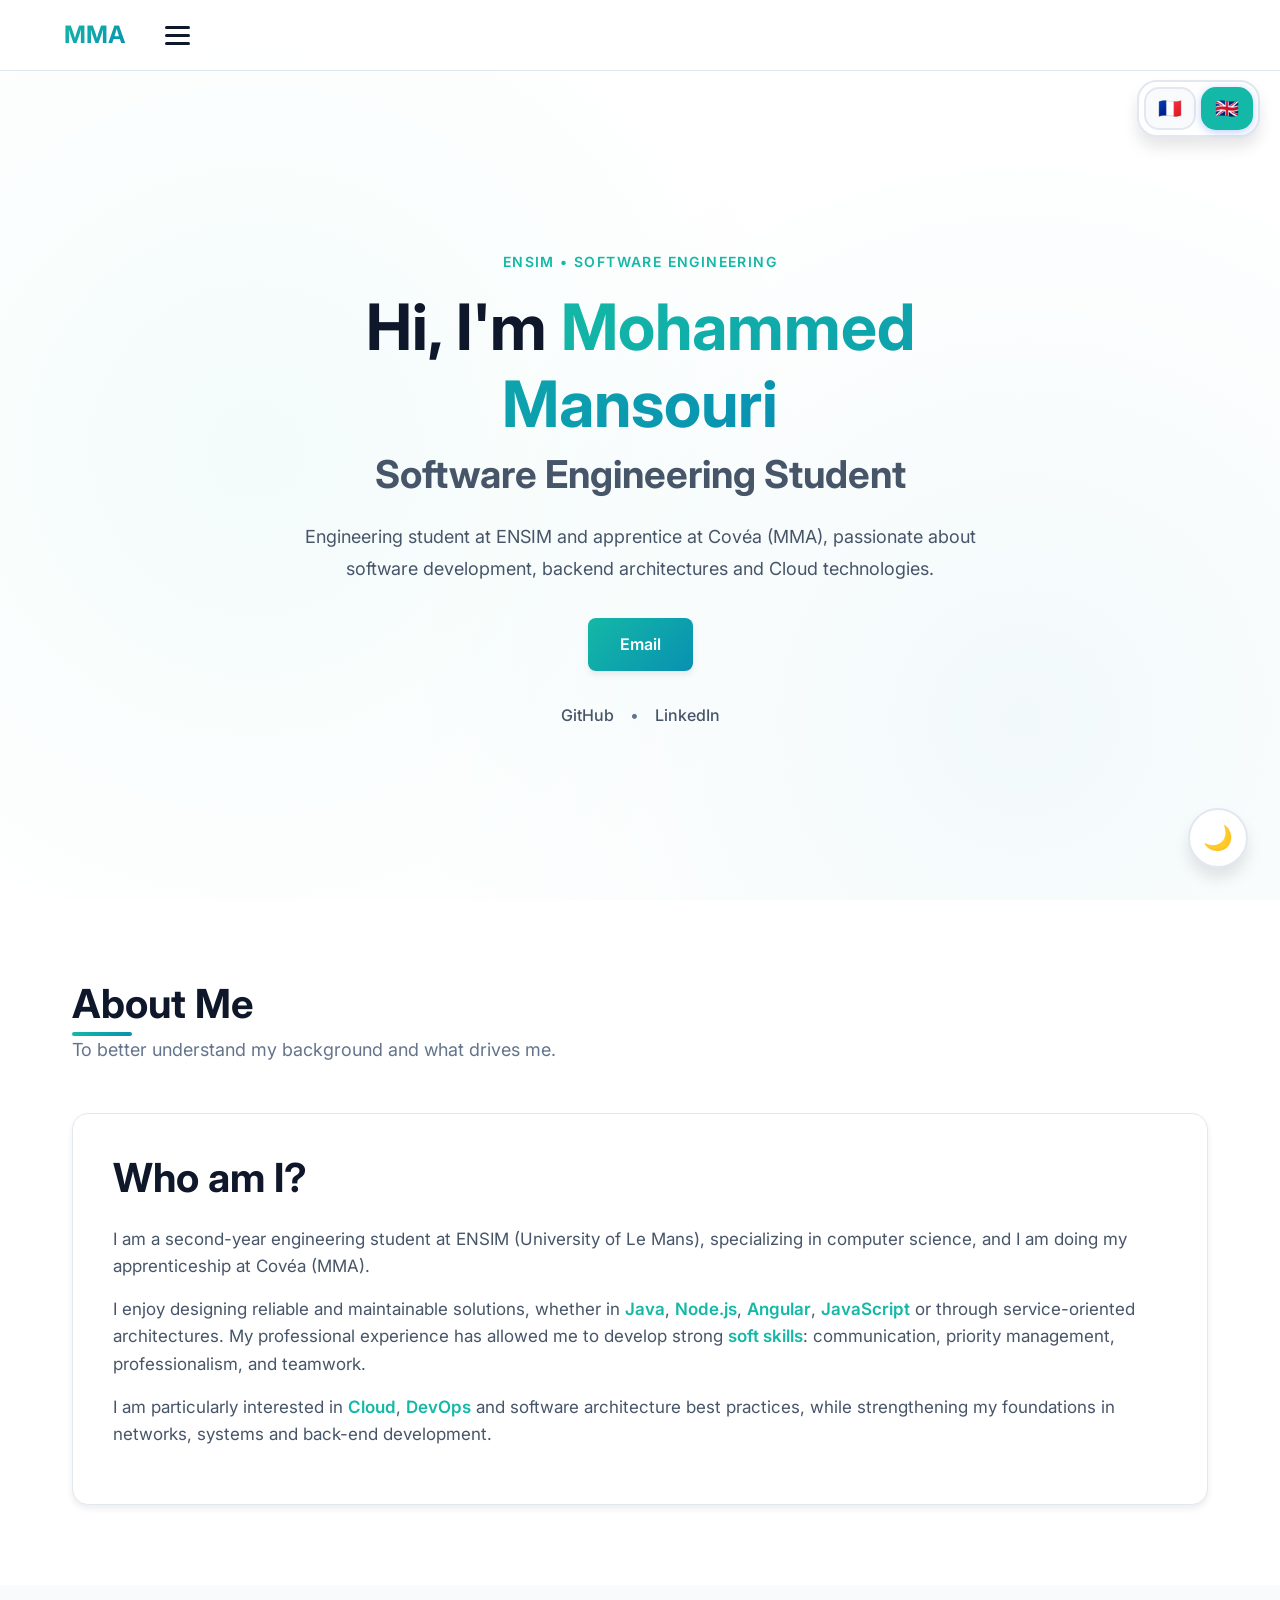
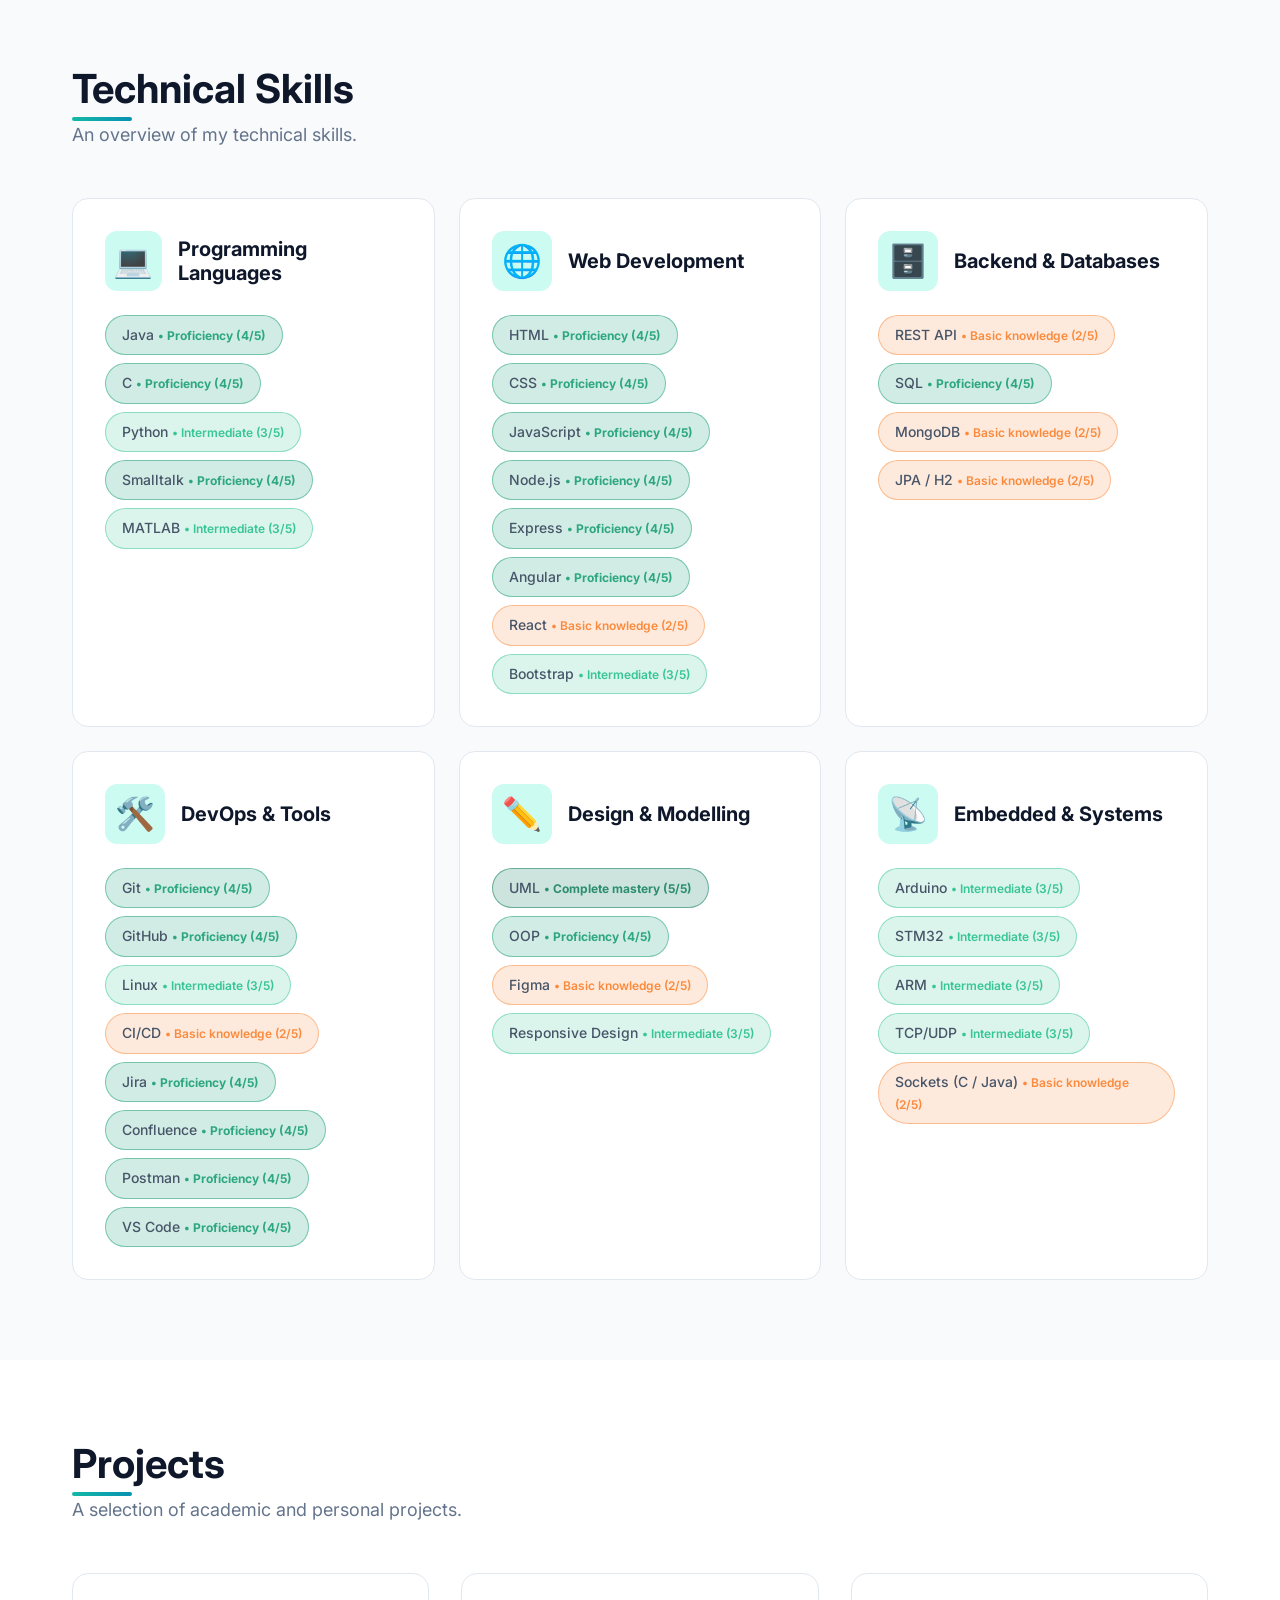
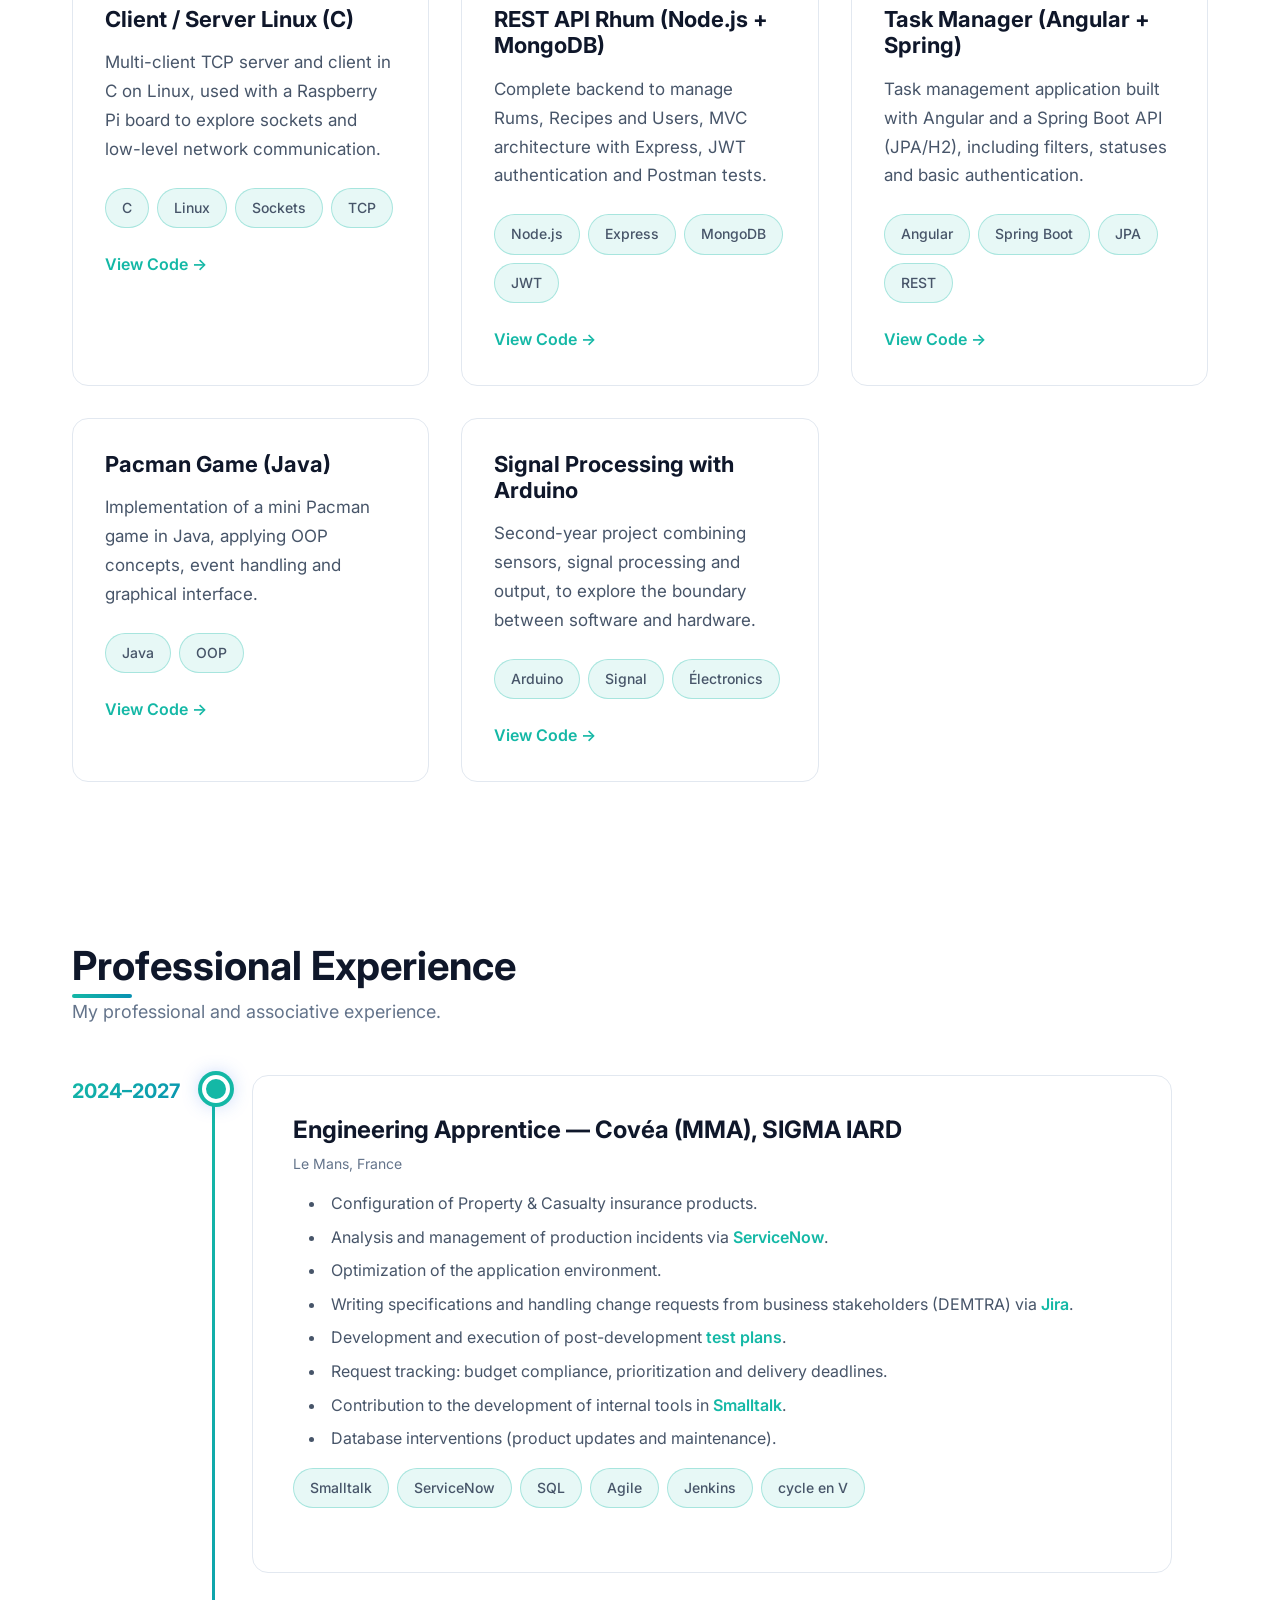
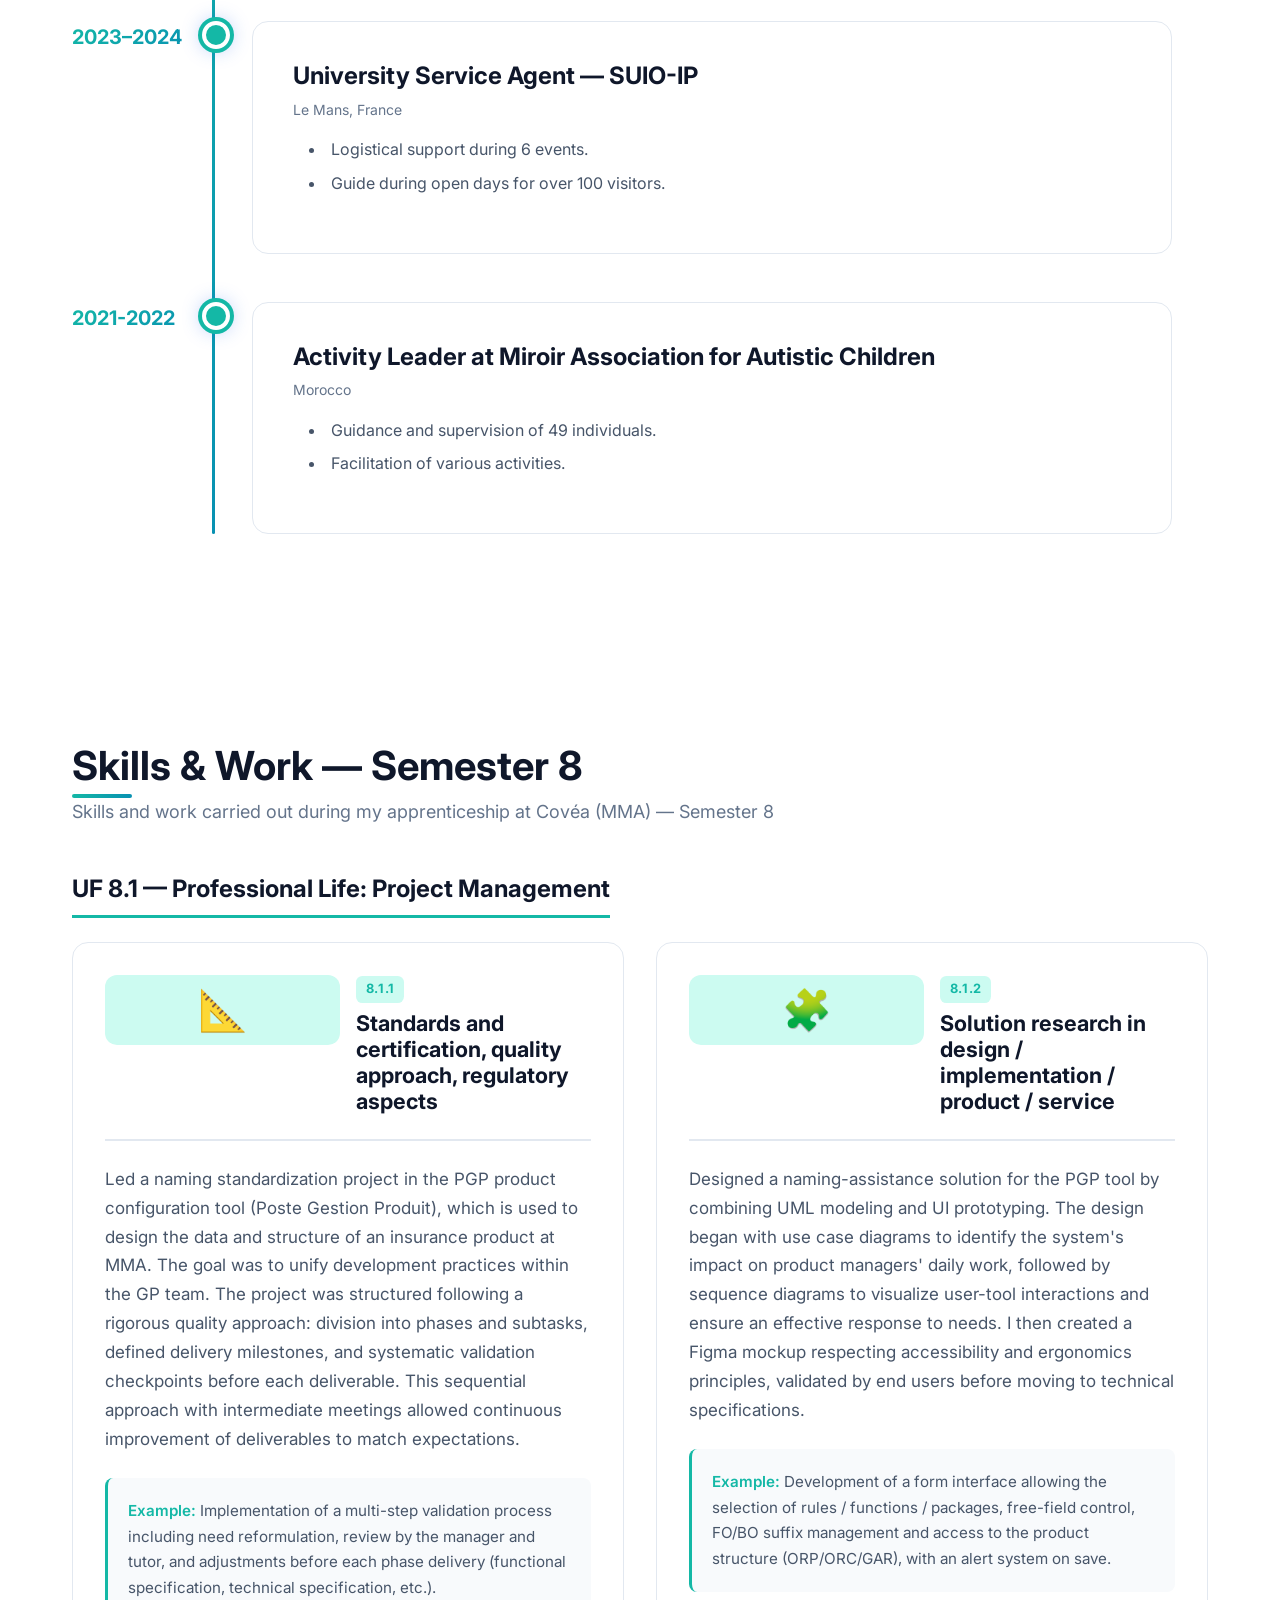
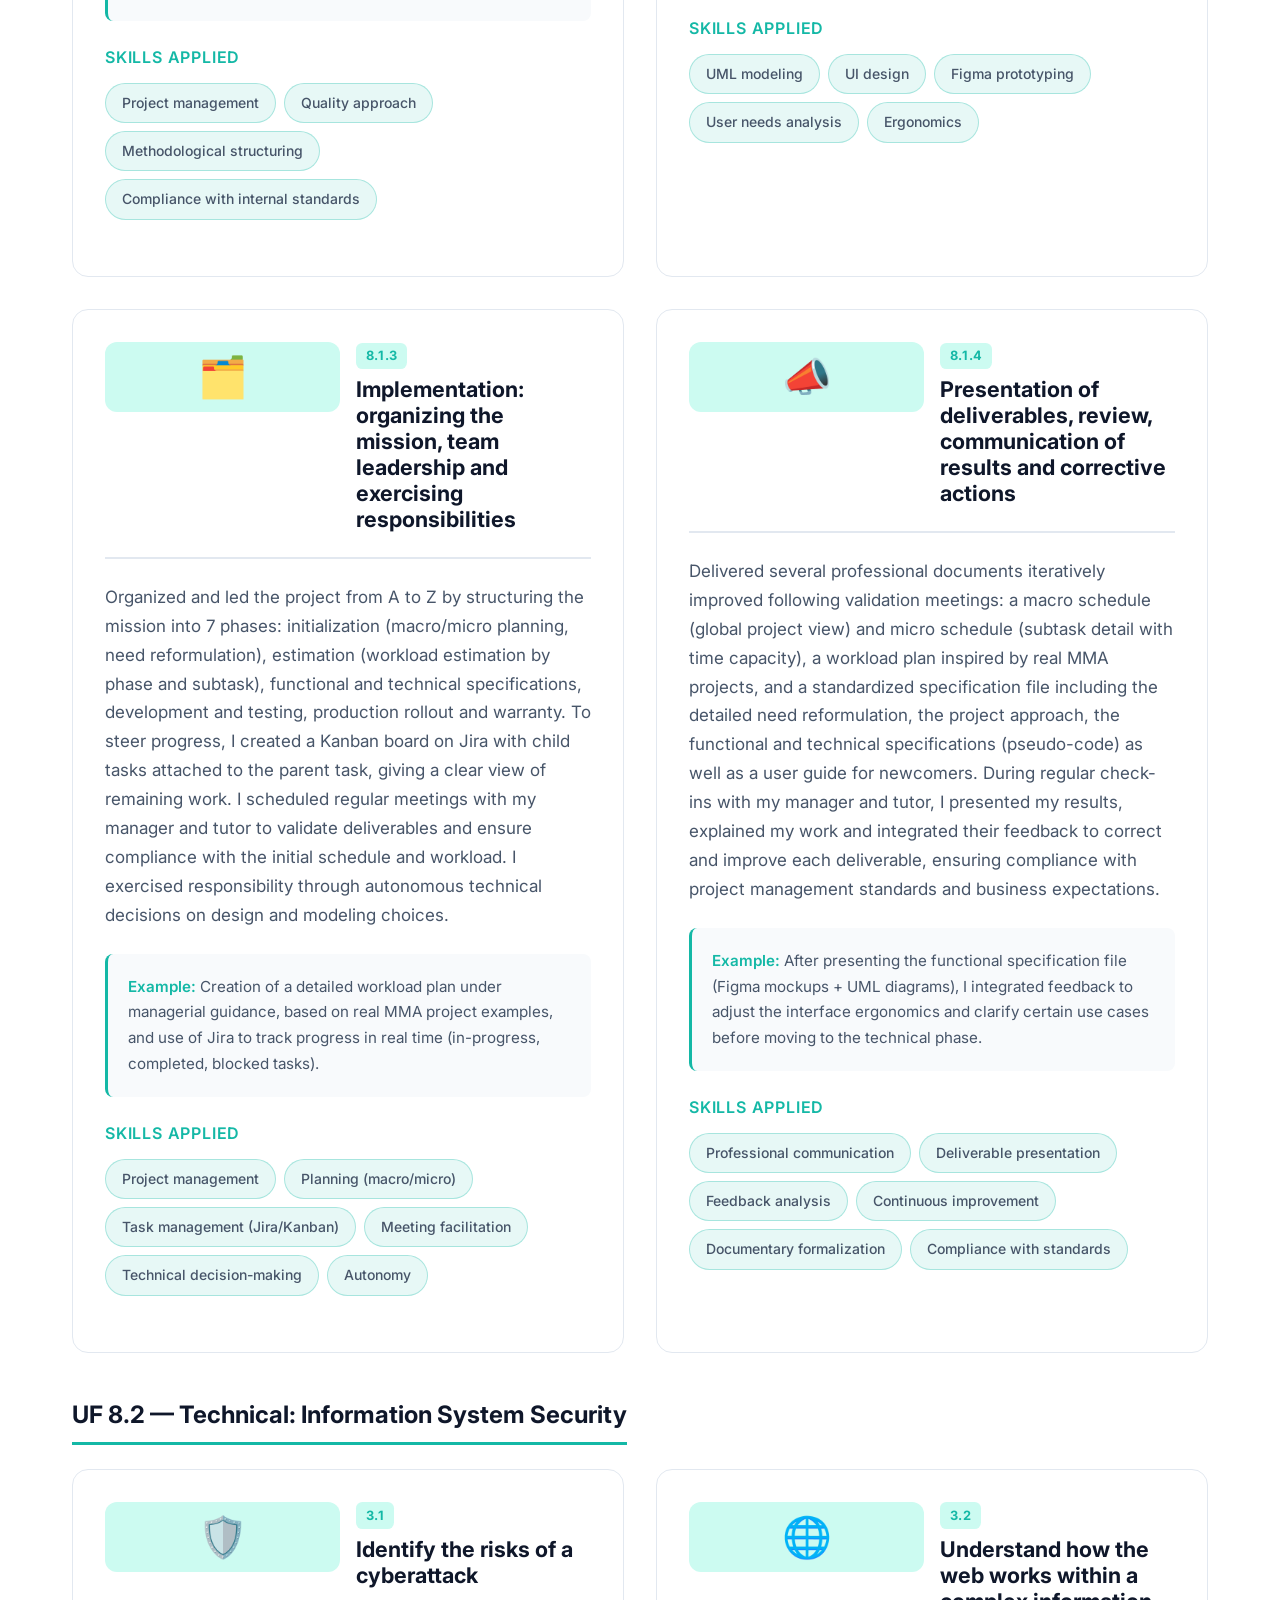
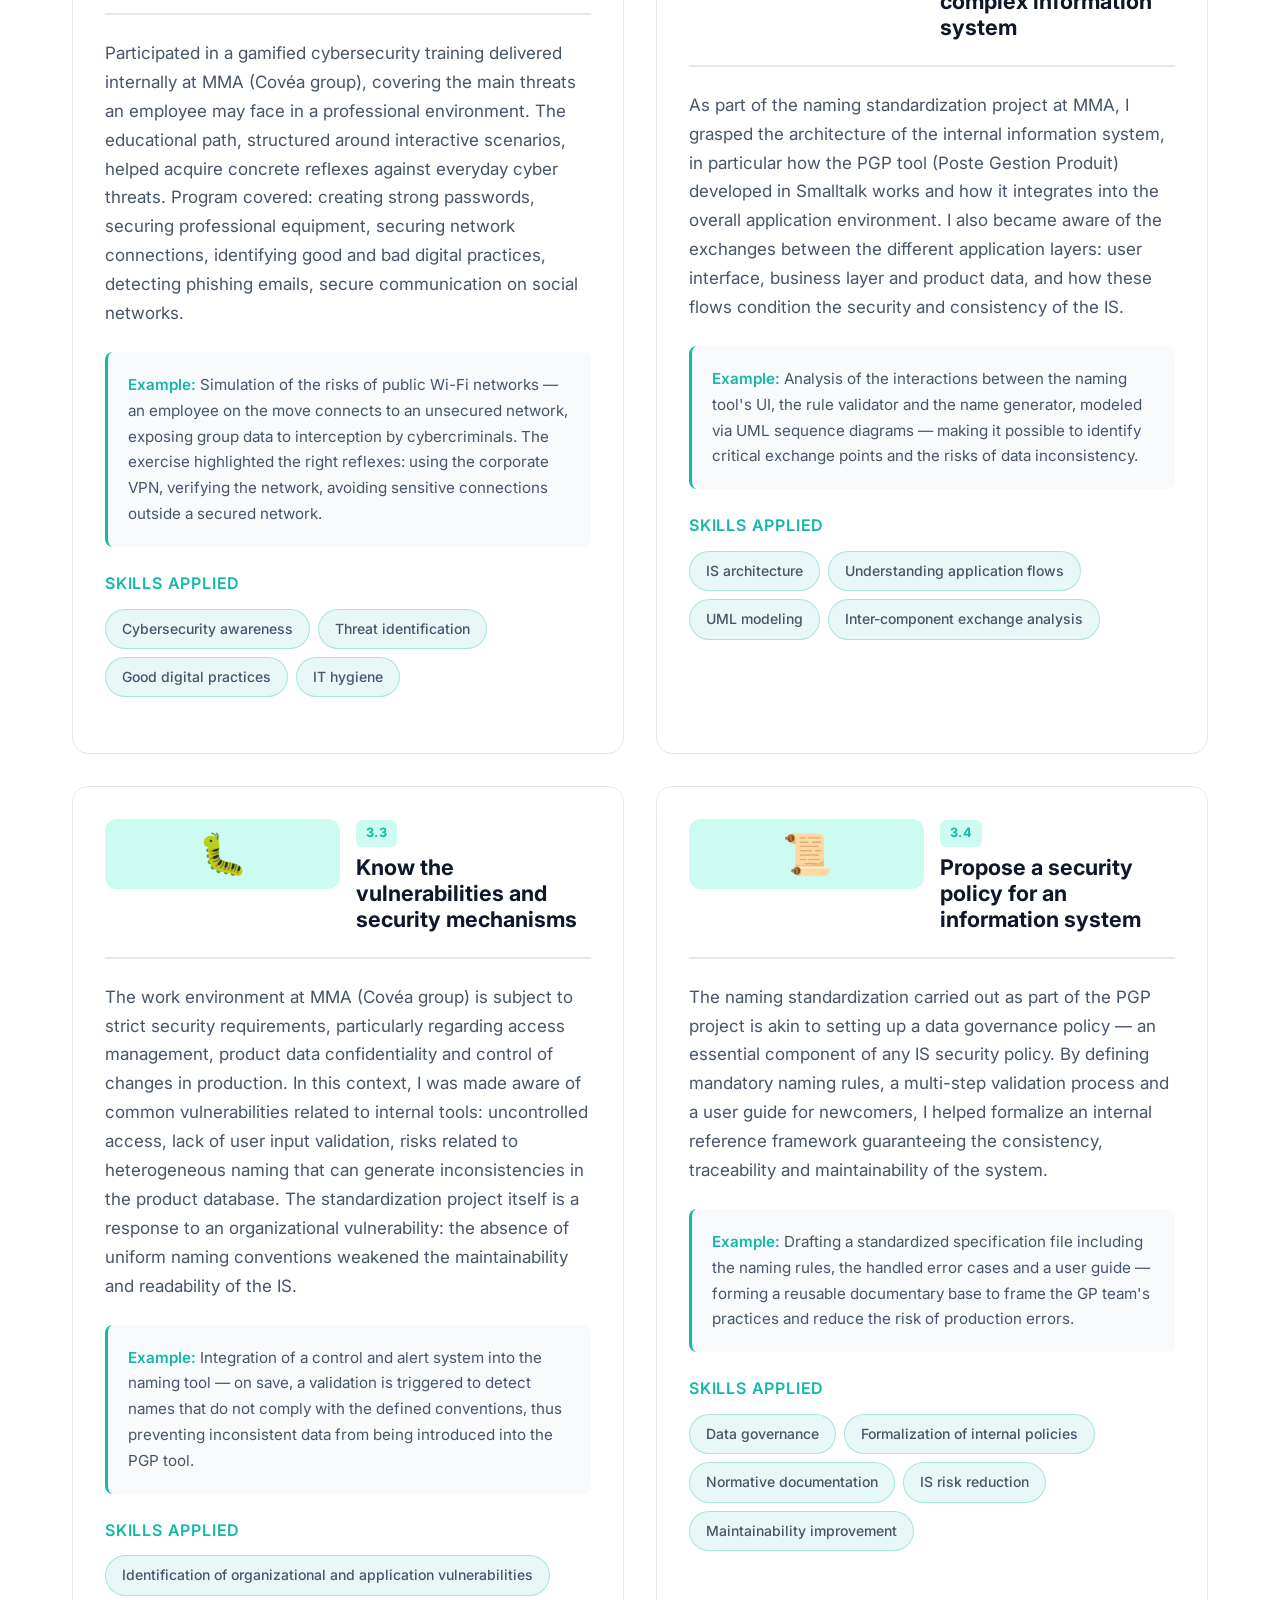
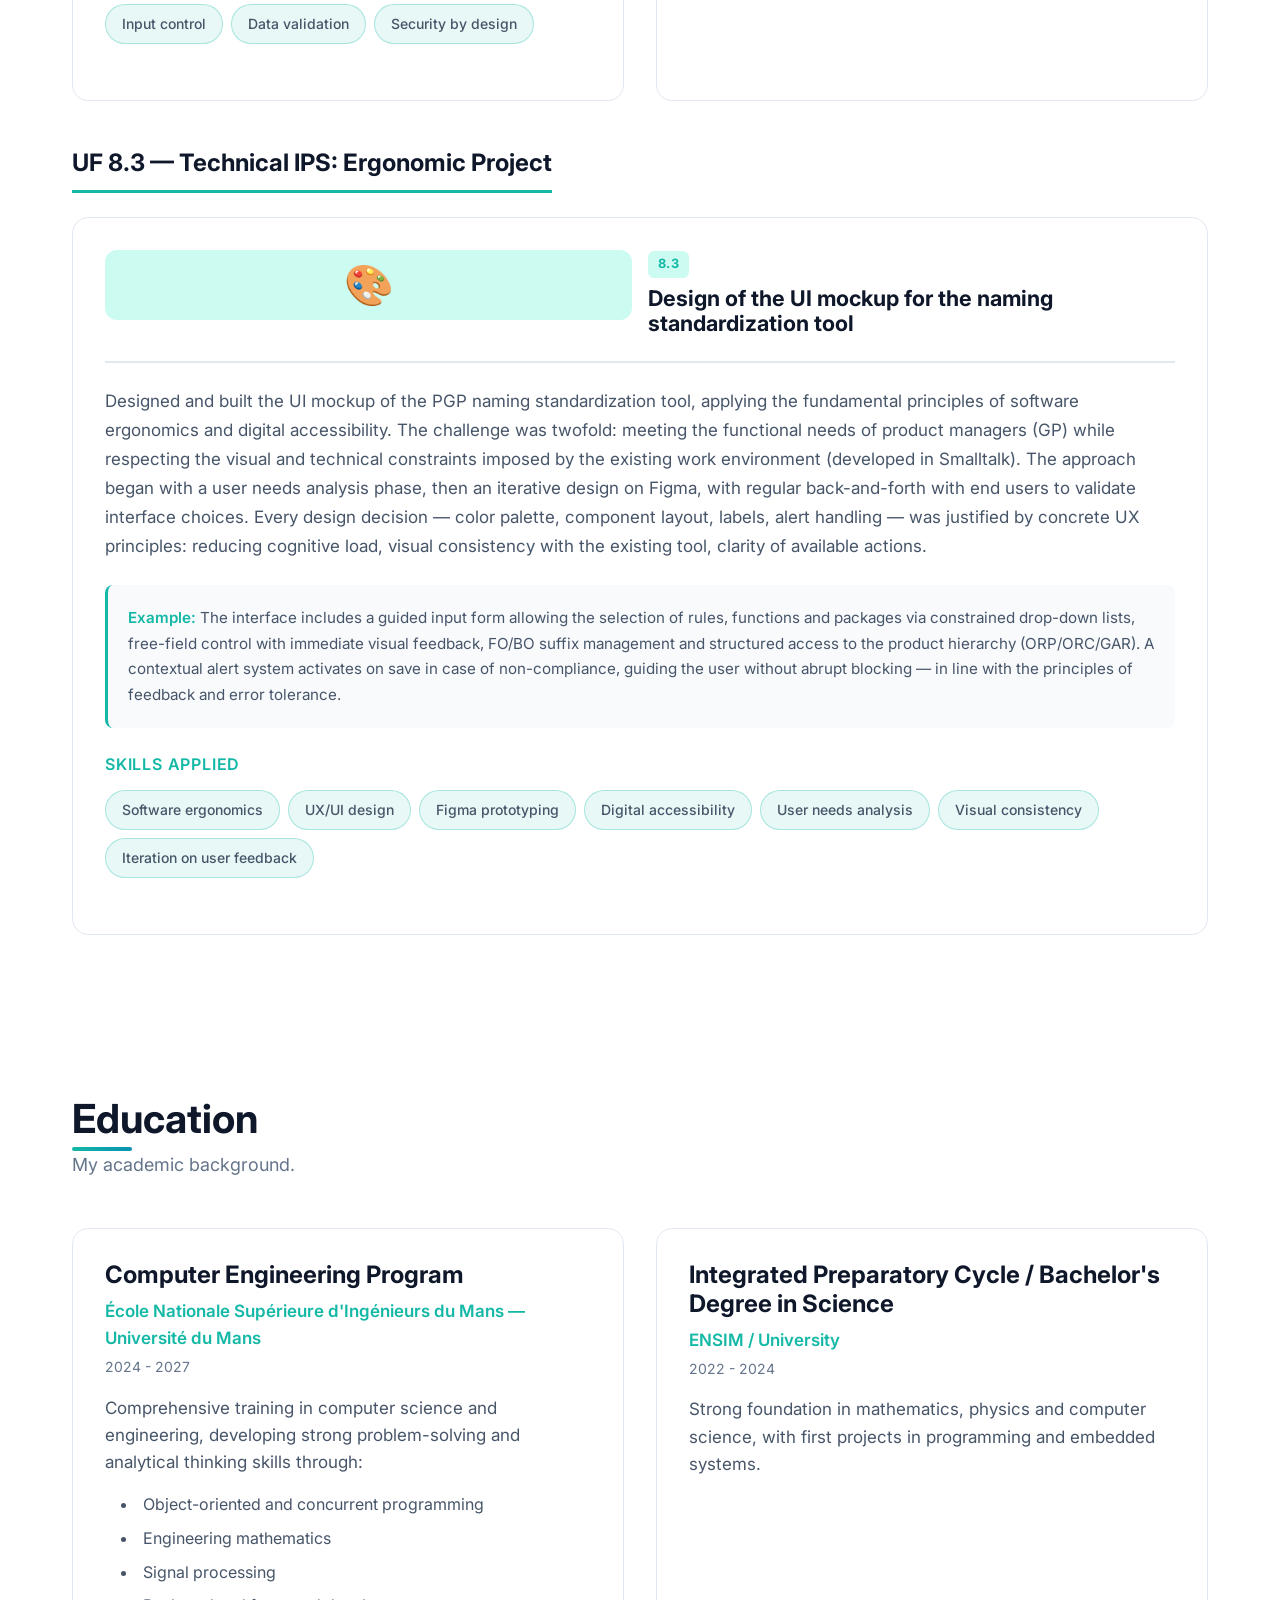
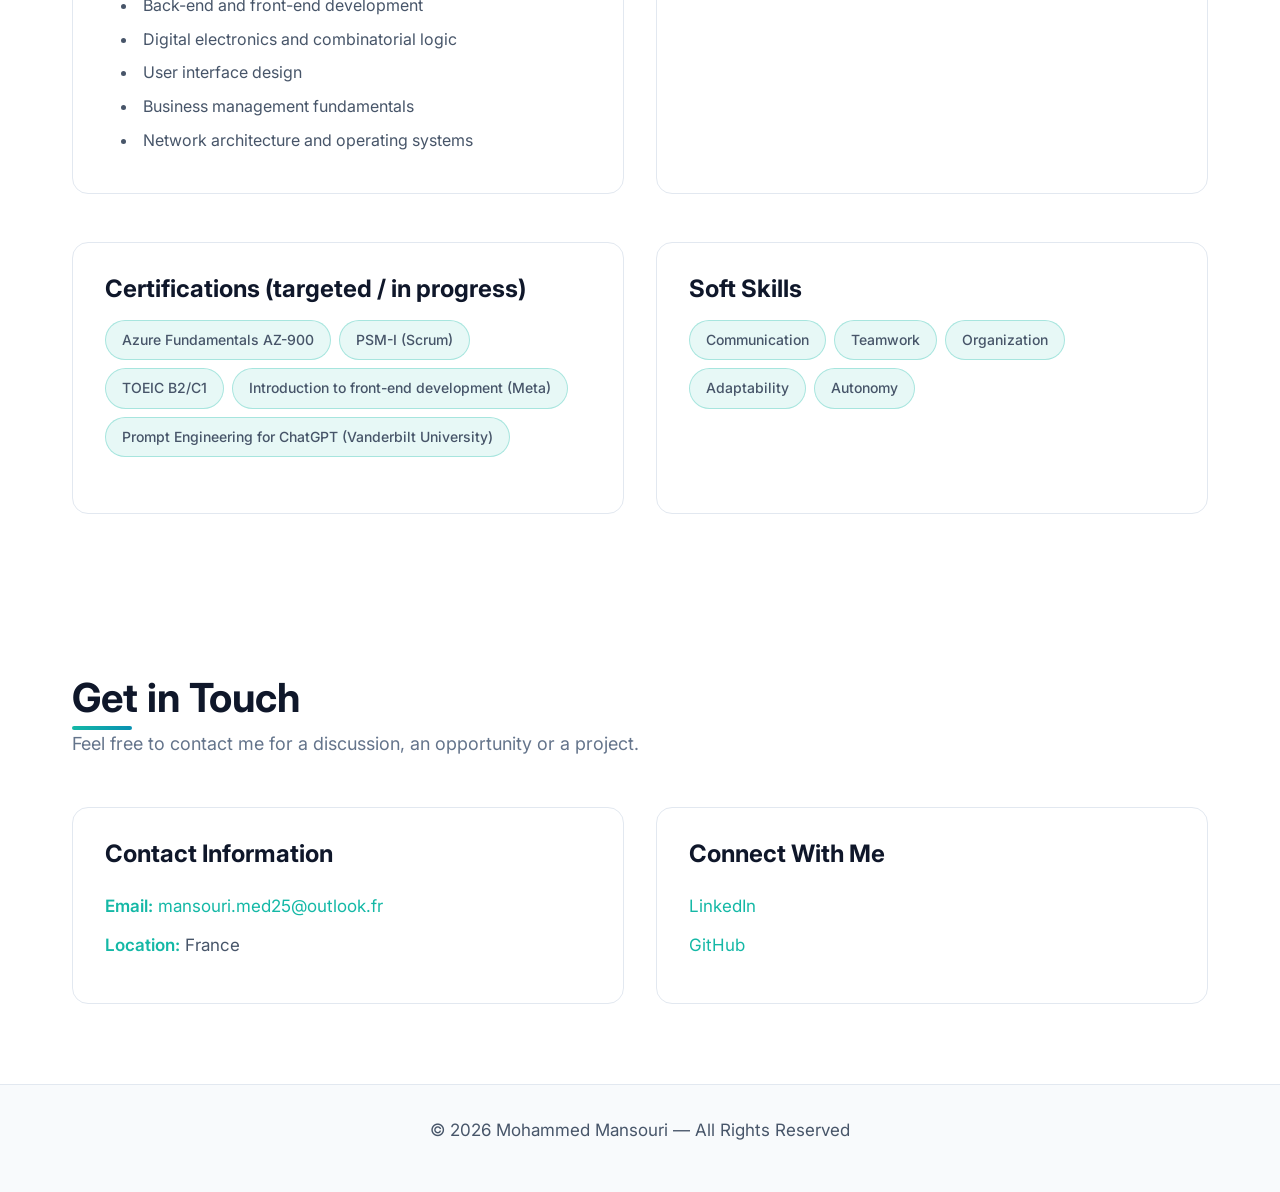
==== commit 09400914: "Portfolio S8: corrections contenu et nav - Suppression de la carte d'identite (idcard) du hero - Per" ====
--- a/index.html
+++ b/index.html
@@ -355,139 +355,253 @@
           Compétences développées lors de mon alternance chez Covéa (MMA)
         </p>
 
-        <div class="pro-skills-grid">
-
-          <!-- Compétence 1 -->
-          <article class="pro-skill-card">
-            <div class="pro-skill-header">
-              <div class="pro-skill-icon">📊</div>
-              <div>
-                <h3 data-i18n="competencesPro.comp1.title">Organisation et gestion du travail</h3>
-                <span class="pro-badge pro-badge-autonome" data-i18n="competencesPro.comp1.badge">Autonome</span>
-              </div>
-            </div>
-
-            <div class="pro-skill-content">
-              <h4 data-i18n="competencesPro.comp1.situationsTitle">Situations professionnelles mobilisées</h4>
-              <ul>
-                <li data-i18n="competencesPro.comp1.situations.0">Participation au processus de Terme et au TAB (Terme à Blanc)</li>
-                <li data-i18n="competencesPro.comp1.situations.1">Gestion simultanée de : incidents Run, demandes de travaux (DEMTRA), assistances gestionnaire produit (ASSGP)</li>
-                <li data-i18n="competencesPro.comp1.situations.2">Participation aux daily terme et suivi d'avancement</li>
-              </ul>
-
-              <h4 data-i18n="competencesPro.comp1.competencesTitle">Compétences acquises</h4>
-              <div class="project-tags">
-                <span class="tag-pill" data-level="4" data-i18n="competencesPro.comp1.competences.0">Hiérarchisation des priorités</span>
-                <span class="tag-pill" data-level="4" data-i18n="competencesPro.comp1.competences.1">Respect des échéances</span>
-                <span class="tag-pill" data-level="4" data-i18n="competencesPro.comp1.competences.2">Travail en équipe</span>
-              </div>
-
-              <div class="pro-evaluation" data-i18n="competencesPro.comp1.evaluation">
-              Durant ces travaux, j'ai été en mesure de gérer mes activités de manière autonome, en respectant les priorités définies (Run > Terme > DEMTRA) et les délais imposés. Mon travail s'est déroulé avec un encadrement ponctuel de ma tutrice, principalement pour la validation des décisions et des livrables.
-              </div>
-            </div>
-          </article>
-
-          <!-- Compétence 2 -->
-          <article class="pro-skill-card">
-            <div class="pro-skill-header">
-              <div class="pro-skill-icon">🔍</div>
-              <div>
-                <h3 data-i18n="competencesPro.comp2.title">Démarche structurée d'analyse</h3>
-                <span class="pro-badge pro-badge-autonome" data-i18n="competencesPro.comp2.badge">Autonome</span>
-              </div>
-            </div>
-
-            <div class="pro-skill-content">
-              <h4 data-i18n="competencesPro.comp2.situationsTitle">Situations professionnelles mobilisées</h4>
-              <ul>
-                <li data-i18n="competencesPro.comp2.situations.0">Analyse de demandes de travaux via Jira DEMTRA</li>
-                <li data-i18n="competencesPro.comp2.situations.1">Analyse et traitement d'incidents Run via ServiceNow</li>
-                <li data-i18n="competencesPro.comp2.situations.2">Reproduction d'erreurs en environnement de test</li>
-                <li data-i18n="competencesPro.comp2.situations.3">Rédaction de spécifications et plans de test</li>
-              </ul>
-
-              <h4 data-i18n="competencesPro.comp2.competencesTitle">Compétences acquises</h4>
-              <div class="project-tags">
-                <span class="tag-pill" data-level="4" data-i18n="competencesPro.comp2.competences.0">Analyse fonctionnelle</span>
-                <span class="tag-pill" data-level="4" data-i18n="competencesPro.comp2.competences.1">Investigation méthodique</span>
-                <span class="tag-pill" data-level="4" data-i18n="competencesPro.comp2.competences.2">Proposition de solutions</span>
-              </div>
-
-              <div class="pro-evaluation" data-i18n="competencesPro.comp2.evaluation">
-                 J'ai été capable de conduire l'analyse complète des demandes et des incidents de manière autonome, depuis la compréhension du besoin jusqu'aux spécifications et développements. L'intervention de ma tutrice s'est principalement faite pour la validation finale des choix effectués et des livrables produits.
-              </div>
-            </div>
-          </article>
-
-          <!-- Compétence 3 -->
-          <article class="pro-skill-card">
-            <div class="pro-skill-header">
-              <div class="pro-skill-icon">🤝</div>
-              <div>
-                <h3 data-i18n="competencesPro.comp3.title">Mobilisation des ressources</h3>
-                <span class="pro-badge pro-badge-progression" data-i18n="competencesPro.comp3.badge">En progression</span>
-              </div>
-            </div>
-
-            <div class="pro-skill-content">
-              <h4 data-i18n="competencesPro.comp3.situationsTitle">Situations professionnelles mobilisées</h4>
-              <ul>
-                <li data-i18n="competencesPro.comp3.situations.0">Utilisation de Confluence (documentation, bonnes pratiques, normes)</li>
-                <li data-i18n="competencesPro.comp3.situations.1">Échanges via Teams</li>
-                <li data-i18n="competencesPro.comp3.situations.2">Sollicitation ciblée de collègues experts</li>
-                <li data-i18n="competencesPro.comp3.situations.3">Exploitation des guides internes (DEP, normes de nommage)</li>
-              </ul>
-
-              <h4 data-i18n="competencesPro.comp3.competencesTitle">Compétences acquises</h4>
-              <div class="project-tags">
-                <span class="tag-pill" data-level="3" data-i18n="competencesPro.comp3.competences.0">Recherche d'information</span>
-                <span class="tag-pill" data-level="3" data-i18n="competencesPro.comp3.competences.1">Capitalisation sur l'existant</span>
-                <span class="tag-pill" data-level="4" data-i18n="competencesPro.comp3.competences.2">Communication professionnelle</span>
-              </div>
-
-              <div class="pro-evaluation" data-i18n="competencesPro.comp3.evaluation">
-                Un plan de montée en compétences est en cours afin de me familiariser davantage avec les demandes émanant des autres services. Un canal Teams dédié à l'alternance me permet d'exprimer ma compréhension des sujets confiés et de solliciter, si nécessaire, des éclaircissements.
-              </div>
-            </div>
-          </article>
-
-          <!-- Compétence 4 -->
-          <article class="pro-skill-card">
-            <div class="pro-skill-header">
-              <div class="pro-skill-icon">💻</div>
-              <div>
-                <h3 data-i18n="competencesPro.comp4.title">Développement et conception d'outils</h3>
-                <span class="pro-badge pro-badge-progression" data-i18n="competencesPro.comp4.badge">En progression</span>
-              </div>
-            </div>
-
-            <div class="pro-skill-content">
-              <h4 data-i18n="competencesPro.comp4.situationsTitle">Situations professionnelles mobilisées</h4>
-              <ul>
-                <li data-i18n="competencesPro.comp4.situations.0">Navigation dans les packages, classes et méthodes (architecture du code)</li>
-                <li data-i18n="competencesPro.comp4.situations.1">Analyse de code existant pour identifier les points d'intervention</li>
-                <li data-i18n="competencesPro.comp4.situations.2">Application des normes de qualité et de lisibilité</li>
-                <li data-i18n="competencesPro.comp4.situations.3">Traitement de demandes ASSGP (corrections fonctionnelles, ergonomiques, accessibilité)</li>
-                <li data-i18n="competencesPro.comp4.situations.4">Amélioration de l'IHM (libellés, boutons, tableaux)</li>
-                <li data-i18n="competencesPro.comp4.situations.5">Conception d'un nouvel outil : cahier des charges, maquettes Figma, modélisation UML</li>
-              </ul>
-
-              <h4 data-i18n="competencesPro.comp4.competencesTitle">Compétences acquises</h4>
-              <div class="project-tags">
-                <span class="tag-pill" data-level="3" data-i18n="competencesPro.comp4.competences.0">Lecture de code</span>
-                <span class="tag-pill" data-level="3" data-i18n="competencesPro.comp4.competences.1">Smalltalk</span>
-                <span class="tag-pill" data-level="4" data-i18n="competencesPro.comp4.competences.2">Conception fonctionnelle</span>
-                <span class="tag-pill" data-level="4" data-i18n="competencesPro.comp4.competences.3">UML / Figma</span>
-                <span class="tag-pill" data-level="4" data-i18n="competencesPro.comp4.competences.4">Accessibilité</span>
-              </div>
-
-              <div class="pro-evaluation" data-i18n="competencesPro.comp4.evaluation">
-                Je ne dispose pas encore d'une autonomie suffisante sur certaines tâches de développement en Smalltalk, notamment lors d'interventions sur des portions de code complexes. Des collègues expérimentés m'apportent des explications détaillées, ce qui me permet de développer progressivement les bons réflexes. Ces accompagnements s'inscrivent dans mon plan de montée en compétences.
-              </div>
-            </div>
-          </article>
-
+        <!-- UF 8.1 -->
+        <div class="uf-block">
+          <h3 class="uf-group-title" data-i18n="competencesPro.uf81.title">UF 8.1 — Vie Professionnelle : Conduite de projet</h3>
+          <div class="pro-skills-grid">
+
+            <article class="pro-skill-card">
+              <div class="pro-skill-header">
+                <div class="pro-skill-icon">📐</div>
+                <div>
+                  <span class="uf-code" data-i18n="competencesPro.uf81.item1.code">8.1.1</span>
+                  <h3 data-i18n="competencesPro.uf81.item1.title">Normes et certification, démarche qualité, aspects réglementaires</h3>
+                </div>
+              </div>
+              <div class="pro-skill-content">
+                <p data-i18n="competencesPro.uf81.item1.description"></p>
+                <div class="pro-evaluation">
+                  <strong data-i18n="competencesPro.exampleLabel">Exemple :</strong>
+                  <span data-i18n="competencesPro.uf81.item1.example"></span>
+                </div>
+                <h4 data-i18n="competencesPro.competencesLabel">Compétences mobilisées</h4>
+                <div class="project-tags">
+                  <span class="tag-pill" data-i18n="competencesPro.uf81.item1.competences.0"></span>
+                  <span class="tag-pill" data-i18n="competencesPro.uf81.item1.competences.1"></span>
+                  <span class="tag-pill" data-i18n="competencesPro.uf81.item1.competences.2"></span>
+                  <span class="tag-pill" data-i18n="competencesPro.uf81.item1.competences.3"></span>
+                </div>
+              </div>
+            </article>
+
+            <article class="pro-skill-card">
+              <div class="pro-skill-header">
+                <div class="pro-skill-icon">🧩</div>
+                <div>
+                  <span class="uf-code" data-i18n="competencesPro.uf81.item2.code">8.1.2</span>
+                  <h3 data-i18n="competencesPro.uf81.item2.title">Recherche de solution en conception / réalisation</h3>
+                </div>
+              </div>
+              <div class="pro-skill-content">
+                <p data-i18n="competencesPro.uf81.item2.description"></p>
+                <div class="pro-evaluation">
+                  <strong data-i18n="competencesPro.exampleLabel">Exemple :</strong>
+                  <span data-i18n="competencesPro.uf81.item2.example"></span>
+                </div>
+                <h4 data-i18n="competencesPro.competencesLabel">Compétences mobilisées</h4>
+                <div class="project-tags">
+                  <span class="tag-pill" data-i18n="competencesPro.uf81.item2.competences.0"></span>
+                  <span class="tag-pill" data-i18n="competencesPro.uf81.item2.competences.1"></span>
+                  <span class="tag-pill" data-i18n="competencesPro.uf81.item2.competences.2"></span>
+                  <span class="tag-pill" data-i18n="competencesPro.uf81.item2.competences.3"></span>
+                  <span class="tag-pill" data-i18n="competencesPro.uf81.item2.competences.4"></span>
+                </div>
+              </div>
+            </article>
+
+            <article class="pro-skill-card">
+              <div class="pro-skill-header">
+                <div class="pro-skill-icon">🗂️</div>
+                <div>
+                  <span class="uf-code" data-i18n="competencesPro.uf81.item3.code">8.1.3</span>
+                  <h3 data-i18n="competencesPro.uf81.item3.title">Réalisation : organiser la mission et conduite de l'équipe</h3>
+                </div>
+              </div>
+              <div class="pro-skill-content">
+                <p data-i18n="competencesPro.uf81.item3.description"></p>
+                <div class="pro-evaluation">
+                  <strong data-i18n="competencesPro.exampleLabel">Exemple :</strong>
+                  <span data-i18n="competencesPro.uf81.item3.example"></span>
+                </div>
+                <h4 data-i18n="competencesPro.competencesLabel">Compétences mobilisées</h4>
+                <div class="project-tags">
+                  <span class="tag-pill" data-i18n="competencesPro.uf81.item3.competences.0"></span>
+                  <span class="tag-pill" data-i18n="competencesPro.uf81.item3.competences.1"></span>
+                  <span class="tag-pill" data-i18n="competencesPro.uf81.item3.competences.2"></span>
+                  <span class="tag-pill" data-i18n="competencesPro.uf81.item3.competences.3"></span>
+                  <span class="tag-pill" data-i18n="competencesPro.uf81.item3.competences.4"></span>
+                  <span class="tag-pill" data-i18n="competencesPro.uf81.item3.competences.5"></span>
+                </div>
+              </div>
+            </article>
+
+            <article class="pro-skill-card">
+              <div class="pro-skill-header">
+                <div class="pro-skill-icon">📣</div>
+                <div>
+                  <span class="uf-code" data-i18n="competencesPro.uf81.item4.code">8.1.4</span>
+                  <h3 data-i18n="competencesPro.uf81.item4.title">Présentation des livrables, bilan et actions correctives</h3>
+                </div>
+              </div>
+              <div class="pro-skill-content">
+                <p data-i18n="competencesPro.uf81.item4.description"></p>
+                <div class="pro-evaluation">
+                  <strong data-i18n="competencesPro.exampleLabel">Exemple :</strong>
+                  <span data-i18n="competencesPro.uf81.item4.example"></span>
+                </div>
+                <h4 data-i18n="competencesPro.competencesLabel">Compétences mobilisées</h4>
+                <div class="project-tags">
+                  <span class="tag-pill" data-i18n="competencesPro.uf81.item4.competences.0"></span>
+                  <span class="tag-pill" data-i18n="competencesPro.uf81.item4.competences.1"></span>
+                  <span class="tag-pill" data-i18n="competencesPro.uf81.item4.competences.2"></span>
+                  <span class="tag-pill" data-i18n="competencesPro.uf81.item4.competences.3"></span>
+                  <span class="tag-pill" data-i18n="competencesPro.uf81.item4.competences.4"></span>
+                  <span class="tag-pill" data-i18n="competencesPro.uf81.item4.competences.5"></span>
+                </div>
+              </div>
+            </article>
+
+          </div>
+        </div>
+
+        <!-- UF 8.2 -->
+        <div class="uf-block">
+          <h3 class="uf-group-title" data-i18n="competencesPro.uf82.title">UF 8.2 — Technique : Sécurité du système d'information</h3>
+          <div class="pro-skills-grid">
+
+            <article class="pro-skill-card">
+              <div class="pro-skill-header">
+                <div class="pro-skill-icon">🛡️</div>
+                <div>
+                  <span class="uf-code" data-i18n="competencesPro.uf82.item1.code">3.1</span>
+                  <h3 data-i18n="competencesPro.uf82.item1.title">Identifier les risques d'une cyberattaque</h3>
+                </div>
+              </div>
+              <div class="pro-skill-content">
+                <p data-i18n="competencesPro.uf82.item1.description"></p>
+                <div class="pro-evaluation">
+                  <strong data-i18n="competencesPro.exampleLabel">Exemple :</strong>
+                  <span data-i18n="competencesPro.uf82.item1.example"></span>
+                </div>
+                <h4 data-i18n="competencesPro.competencesLabel">Compétences mobilisées</h4>
+                <div class="project-tags">
+                  <span class="tag-pill" data-i18n="competencesPro.uf82.item1.competences.0"></span>
+                  <span class="tag-pill" data-i18n="competencesPro.uf82.item1.competences.1"></span>
+                  <span class="tag-pill" data-i18n="competencesPro.uf82.item1.competences.2"></span>
+                  <span class="tag-pill" data-i18n="competencesPro.uf82.item1.competences.3"></span>
+                </div>
+              </div>
+            </article>
+
+            <article class="pro-skill-card">
+              <div class="pro-skill-header">
+                <div class="pro-skill-icon">🌐</div>
+                <div>
+                  <span class="uf-code" data-i18n="competencesPro.uf82.item2.code">3.2</span>
+                  <h3 data-i18n="competencesPro.uf82.item2.title">Comprendre le fonctionnement du web dans un SI complexe</h3>
+                </div>
+              </div>
+              <div class="pro-skill-content">
+                <p data-i18n="competencesPro.uf82.item2.description"></p>
+                <div class="pro-evaluation">
+                  <strong data-i18n="competencesPro.exampleLabel">Exemple :</strong>
+                  <span data-i18n="competencesPro.uf82.item2.example"></span>
+                </div>
+                <h4 data-i18n="competencesPro.competencesLabel">Compétences mobilisées</h4>
+                <div class="project-tags">
+                  <span class="tag-pill" data-i18n="competencesPro.uf82.item2.competences.0"></span>
+                  <span class="tag-pill" data-i18n="competencesPro.uf82.item2.competences.1"></span>
+                  <span class="tag-pill" data-i18n="competencesPro.uf82.item2.competences.2"></span>
+                  <span class="tag-pill" data-i18n="competencesPro.uf82.item2.competences.3"></span>
+                </div>
+              </div>
+            </article>
+
+            <article class="pro-skill-card">
+              <div class="pro-skill-header">
+                <div class="pro-skill-icon">🐛</div>
+                <div>
+                  <span class="uf-code" data-i18n="competencesPro.uf82.item3.code">3.3</span>
+                  <h3 data-i18n="competencesPro.uf82.item3.title">Connaître les failles et les dispositifs de sécurité</h3>
+                </div>
+              </div>
+              <div class="pro-skill-content">
+                <p data-i18n="competencesPro.uf82.item3.description"></p>
+                <div class="pro-evaluation">
+                  <strong data-i18n="competencesPro.exampleLabel">Exemple :</strong>
+                  <span data-i18n="competencesPro.uf82.item3.example"></span>
+                </div>
+                <h4 data-i18n="competencesPro.competencesLabel">Compétences mobilisées</h4>
+                <div class="project-tags">
+                  <span class="tag-pill" data-i18n="competencesPro.uf82.item3.competences.0"></span>
+                  <span class="tag-pill" data-i18n="competencesPro.uf82.item3.competences.1"></span>
+                  <span class="tag-pill" data-i18n="competencesPro.uf82.item3.competences.2"></span>
+                  <span class="tag-pill" data-i18n="competencesPro.uf82.item3.competences.3"></span>
+                </div>
+              </div>
+            </article>
+
+            <article class="pro-skill-card">
+              <div class="pro-skill-header">
+                <div class="pro-skill-icon">📜</div>
+                <div>
+                  <span class="uf-code" data-i18n="competencesPro.uf82.item4.code">3.4</span>
+                  <h3 data-i18n="competencesPro.uf82.item4.title">Proposer une politique de sécurité pour un SI</h3>
+                </div>
+              </div>
+              <div class="pro-skill-content">
+                <p data-i18n="competencesPro.uf82.item4.description"></p>
+                <div class="pro-evaluation">
+                  <strong data-i18n="competencesPro.exampleLabel">Exemple :</strong>
+                  <span data-i18n="competencesPro.uf82.item4.example"></span>
+                </div>
+                <h4 data-i18n="competencesPro.competencesLabel">Compétences mobilisées</h4>
+                <div class="project-tags">
+                  <span class="tag-pill" data-i18n="competencesPro.uf82.item4.competences.0"></span>
+                  <span class="tag-pill" data-i18n="competencesPro.uf82.item4.competences.1"></span>
+                  <span class="tag-pill" data-i18n="competencesPro.uf82.item4.competences.2"></span>
+                  <span class="tag-pill" data-i18n="competencesPro.uf82.item4.competences.3"></span>
+                  <span class="tag-pill" data-i18n="competencesPro.uf82.item4.competences.4"></span>
+                </div>
+              </div>
+            </article>
+
+          </div>
+        </div>
+
+        <!-- UF 8.3 -->
+        <div class="uf-block">
+          <h3 class="uf-group-title" data-i18n="competencesPro.uf83.title">UF 8.3 — IPS Technique : Projet ergonomique</h3>
+          <div class="pro-skills-grid">
+
+            <article class="pro-skill-card">
+              <div class="pro-skill-header">
+                <div class="pro-skill-icon">🎨</div>
+                <div>
+                  <span class="uf-code" data-i18n="competencesPro.uf83.item1.code">8.3</span>
+                  <h3 data-i18n="competencesPro.uf83.item1.title">Conception de la maquette IHM de l'outil de normalisation</h3>
+                </div>
+              </div>
+              <div class="pro-skill-content">
+                <p data-i18n="competencesPro.uf83.item1.description"></p>
+                <div class="pro-evaluation">
+                  <strong data-i18n="competencesPro.exampleLabel">Exemple :</strong>
+                  <span data-i18n="competencesPro.uf83.item1.example"></span>
+                </div>
+                <h4 data-i18n="competencesPro.competencesLabel">Compétences mobilisées</h4>
+                <div class="project-tags">
+                  <span class="tag-pill" data-i18n="competencesPro.uf83.item1.competences.0"></span>
+                  <span class="tag-pill" data-i18n="competencesPro.uf83.item1.competences.1"></span>
+                  <span class="tag-pill" data-i18n="competencesPro.uf83.item1.competences.2"></span>
+                  <span class="tag-pill" data-i18n="competencesPro.uf83.item1.competences.3"></span>
+                  <span class="tag-pill" data-i18n="competencesPro.uf83.item1.competences.4"></span>
+                  <span class="tag-pill" data-i18n="competencesPro.uf83.item1.competences.5"></span>
+                  <span class="tag-pill" data-i18n="competencesPro.uf83.item1.competences.6"></span>
+                </div>
+              </div>
+            </article>
+
+          </div>
         </div>
       </div>
     </section>
--- a/styles.css
+++ b/styles.css
@@ -955,6 +955,42 @@
 .pro-evaluation strong {
   color: var(--accent);
   font-weight: 600;
+}
+
+/* Groupes UF (Semestre 8) */
+.uf-block {
+  margin-bottom: 3rem;
+}
+
+.uf-block:last-child {
+  margin-bottom: 0;
+}
+
+.uf-group-title {
+  font-size: 1.5rem;
+  color: var(--text-primary);
+  margin-bottom: 1.5rem;
+  padding-bottom: 0.75rem;
+  border-bottom: 3px solid var(--accent);
+  display: inline-block;
+}
+
+.uf-code {
+  display: inline-block;
+  background: var(--accent-light);
+  color: var(--accent);
+  font-weight: 700;
+  font-size: 0.8rem;
+  letter-spacing: 0.05em;
+  padding: 0.2rem 0.6rem;
+  border-radius: 0.4rem;
+  margin-bottom: 0.5rem;
+}
+
+.pro-skill-content p {
+  color: var(--text-secondary);
+  line-height: 1.7;
+  margin-bottom: 0.5rem;
 }
 
 /* Responsive */
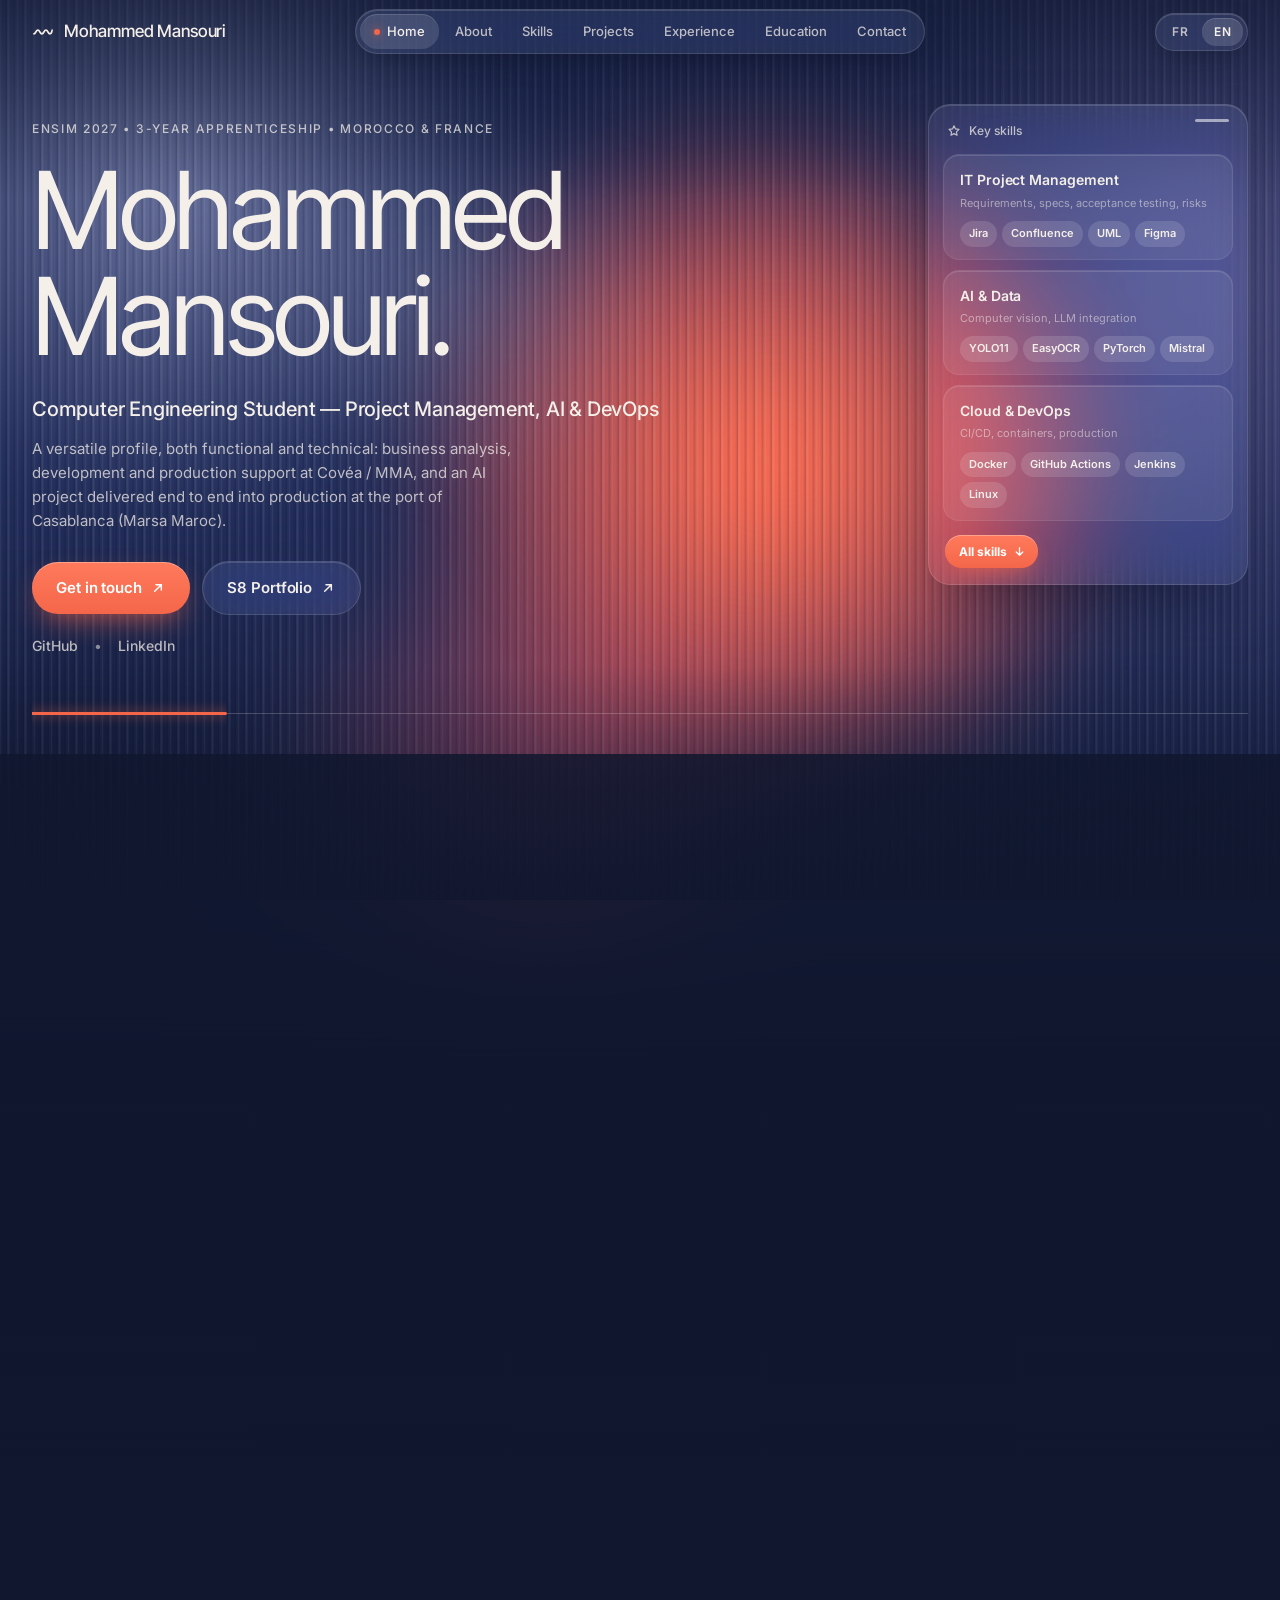
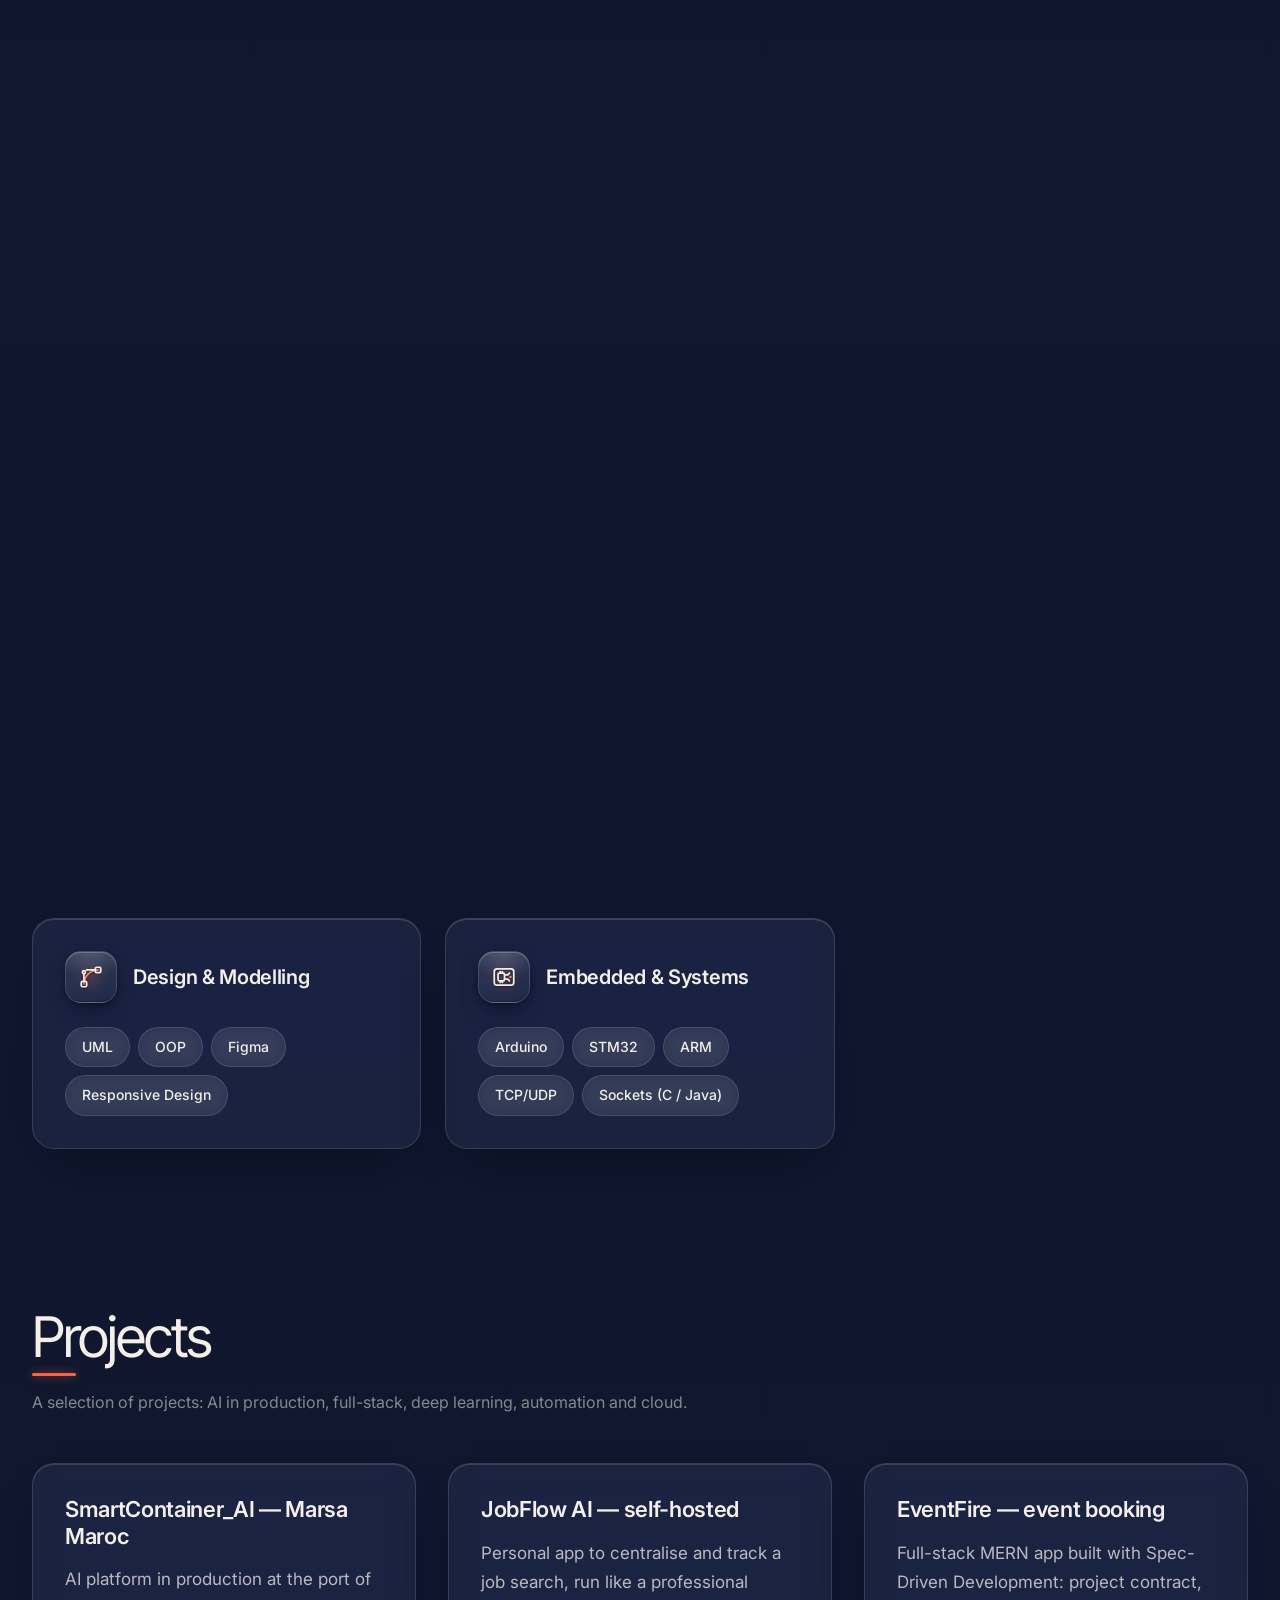
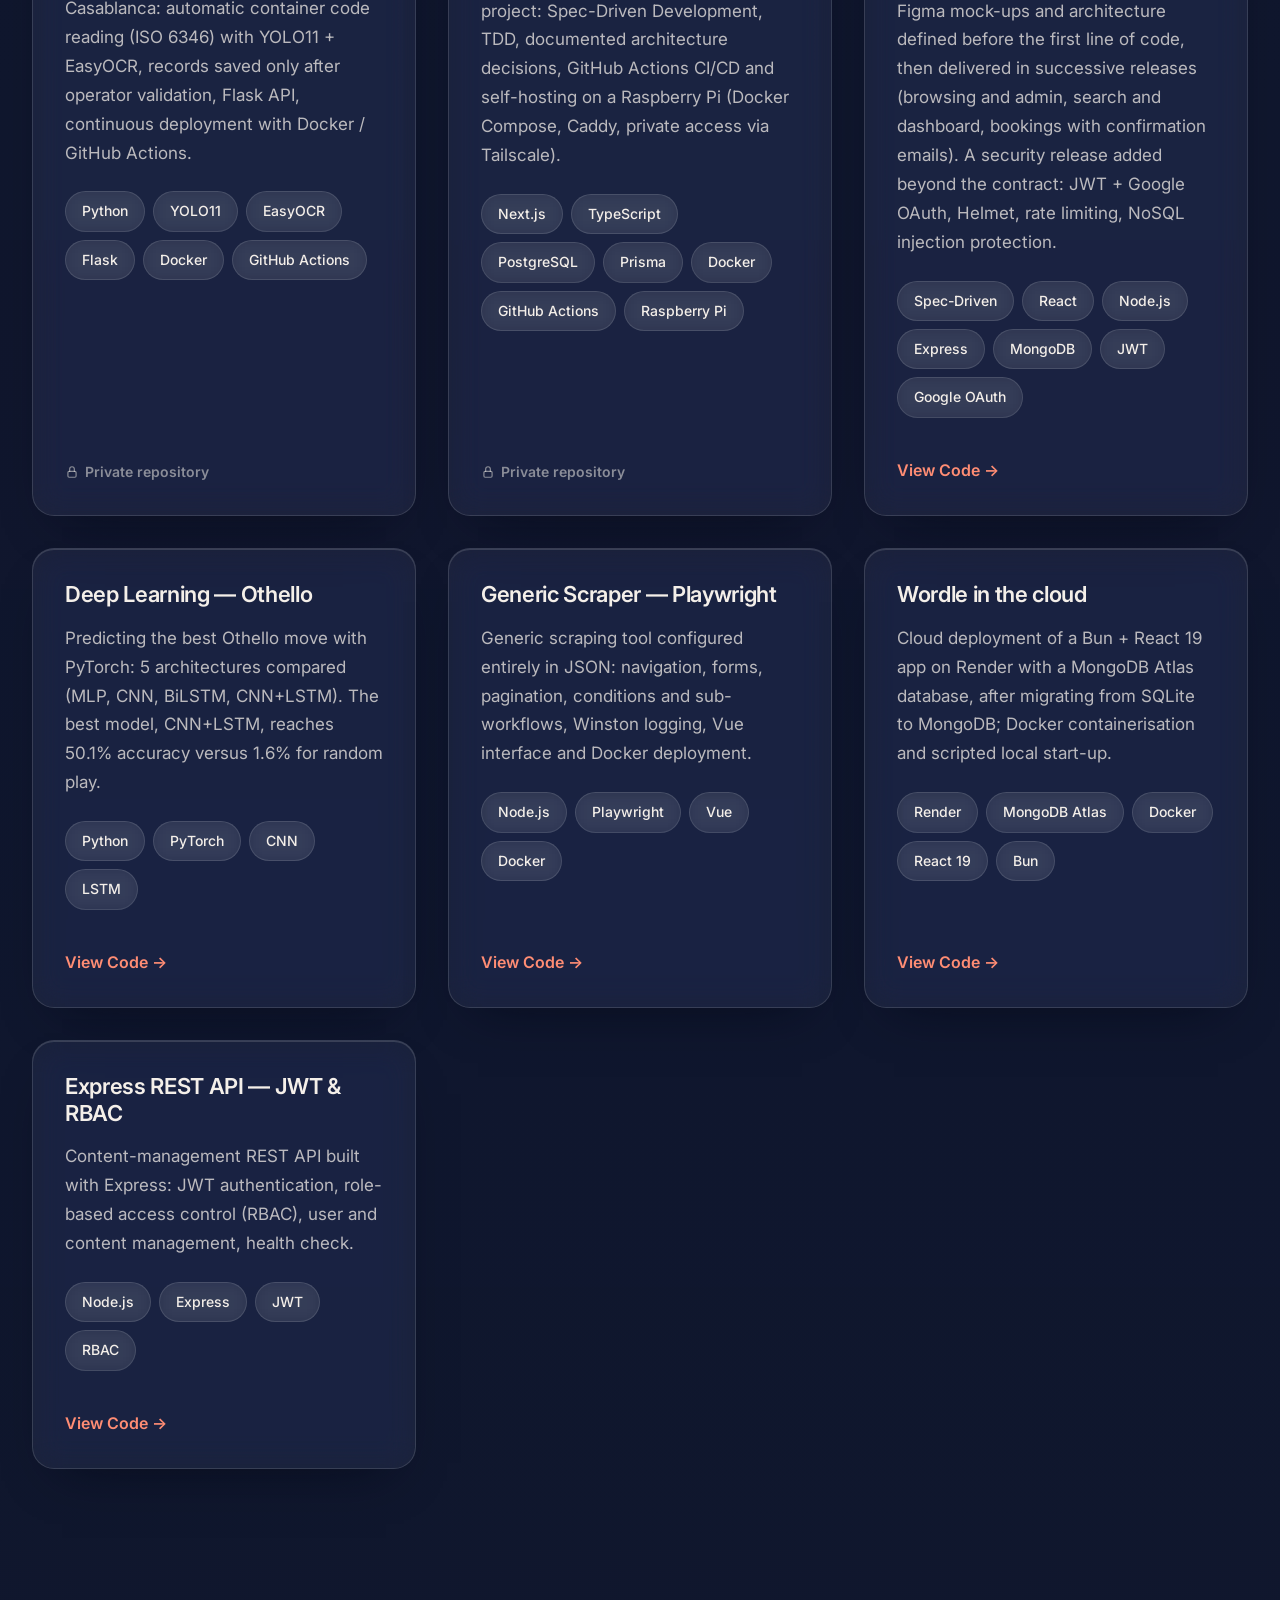
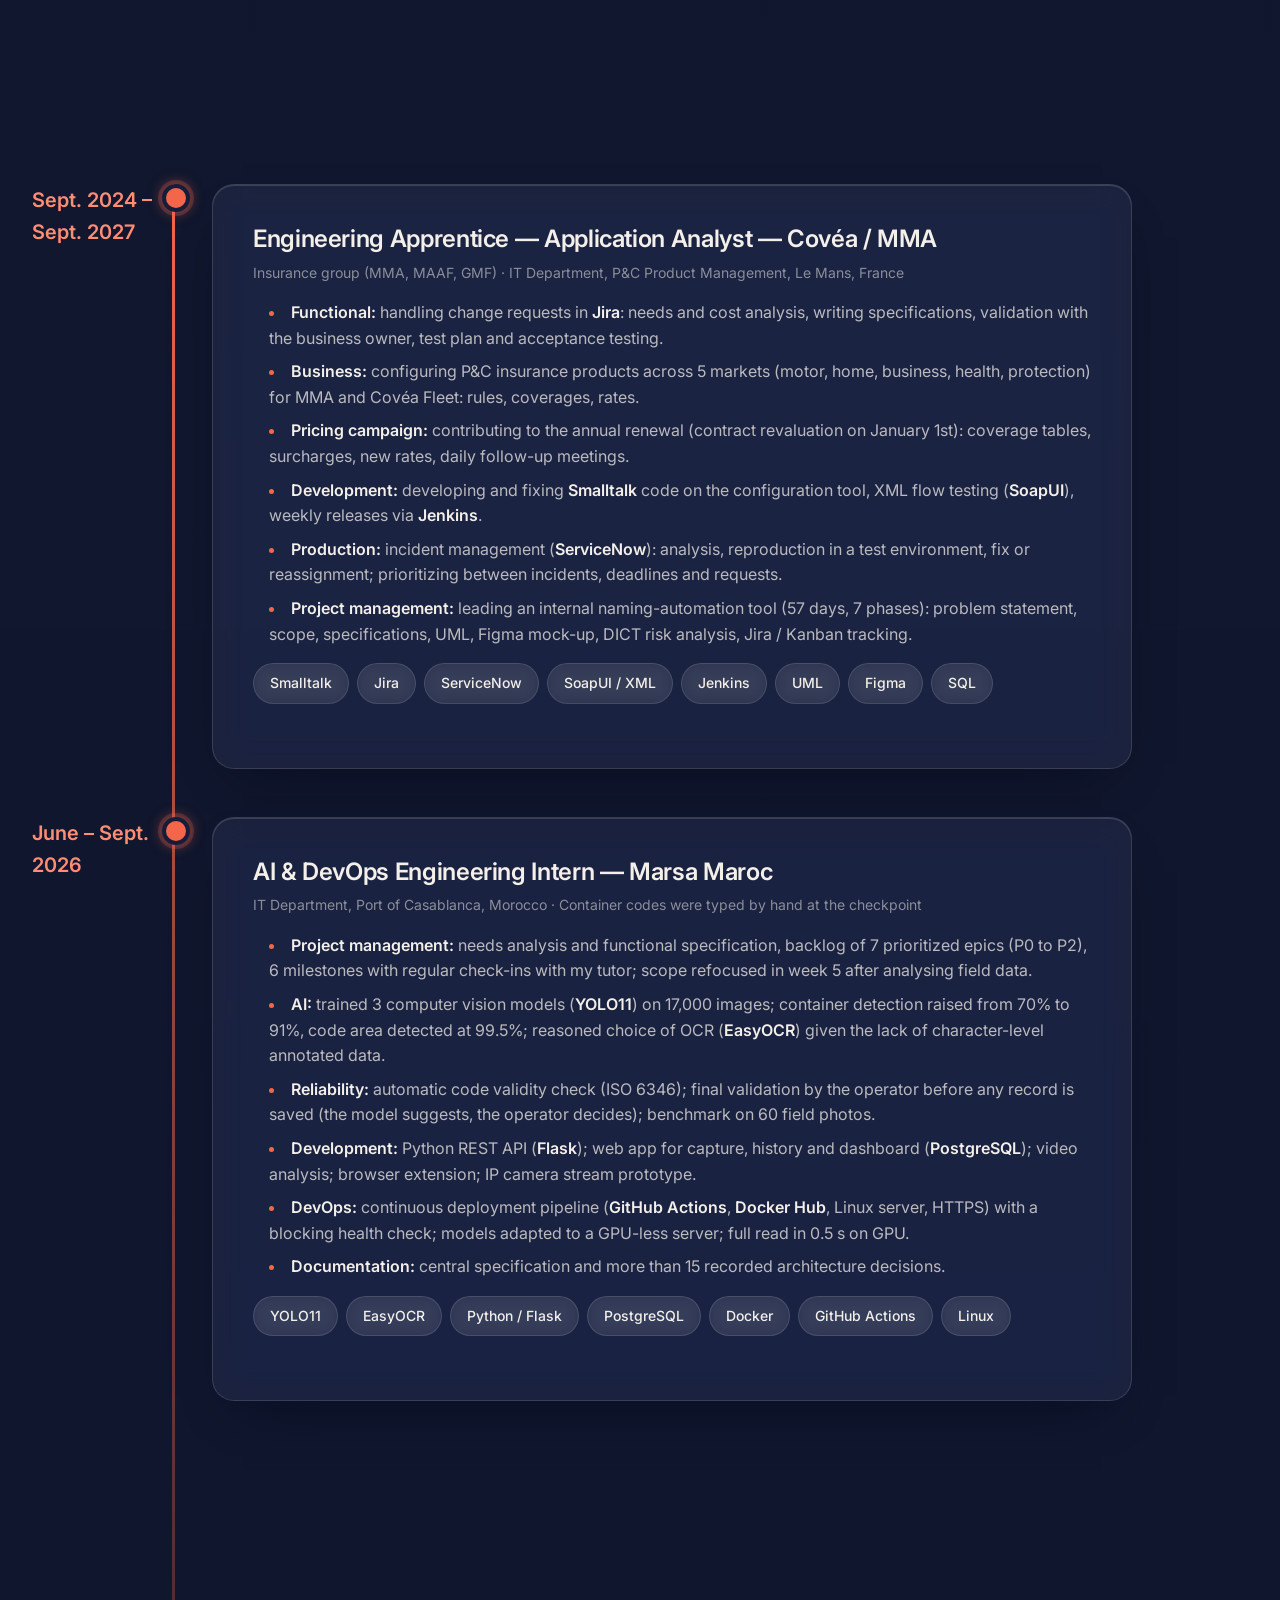
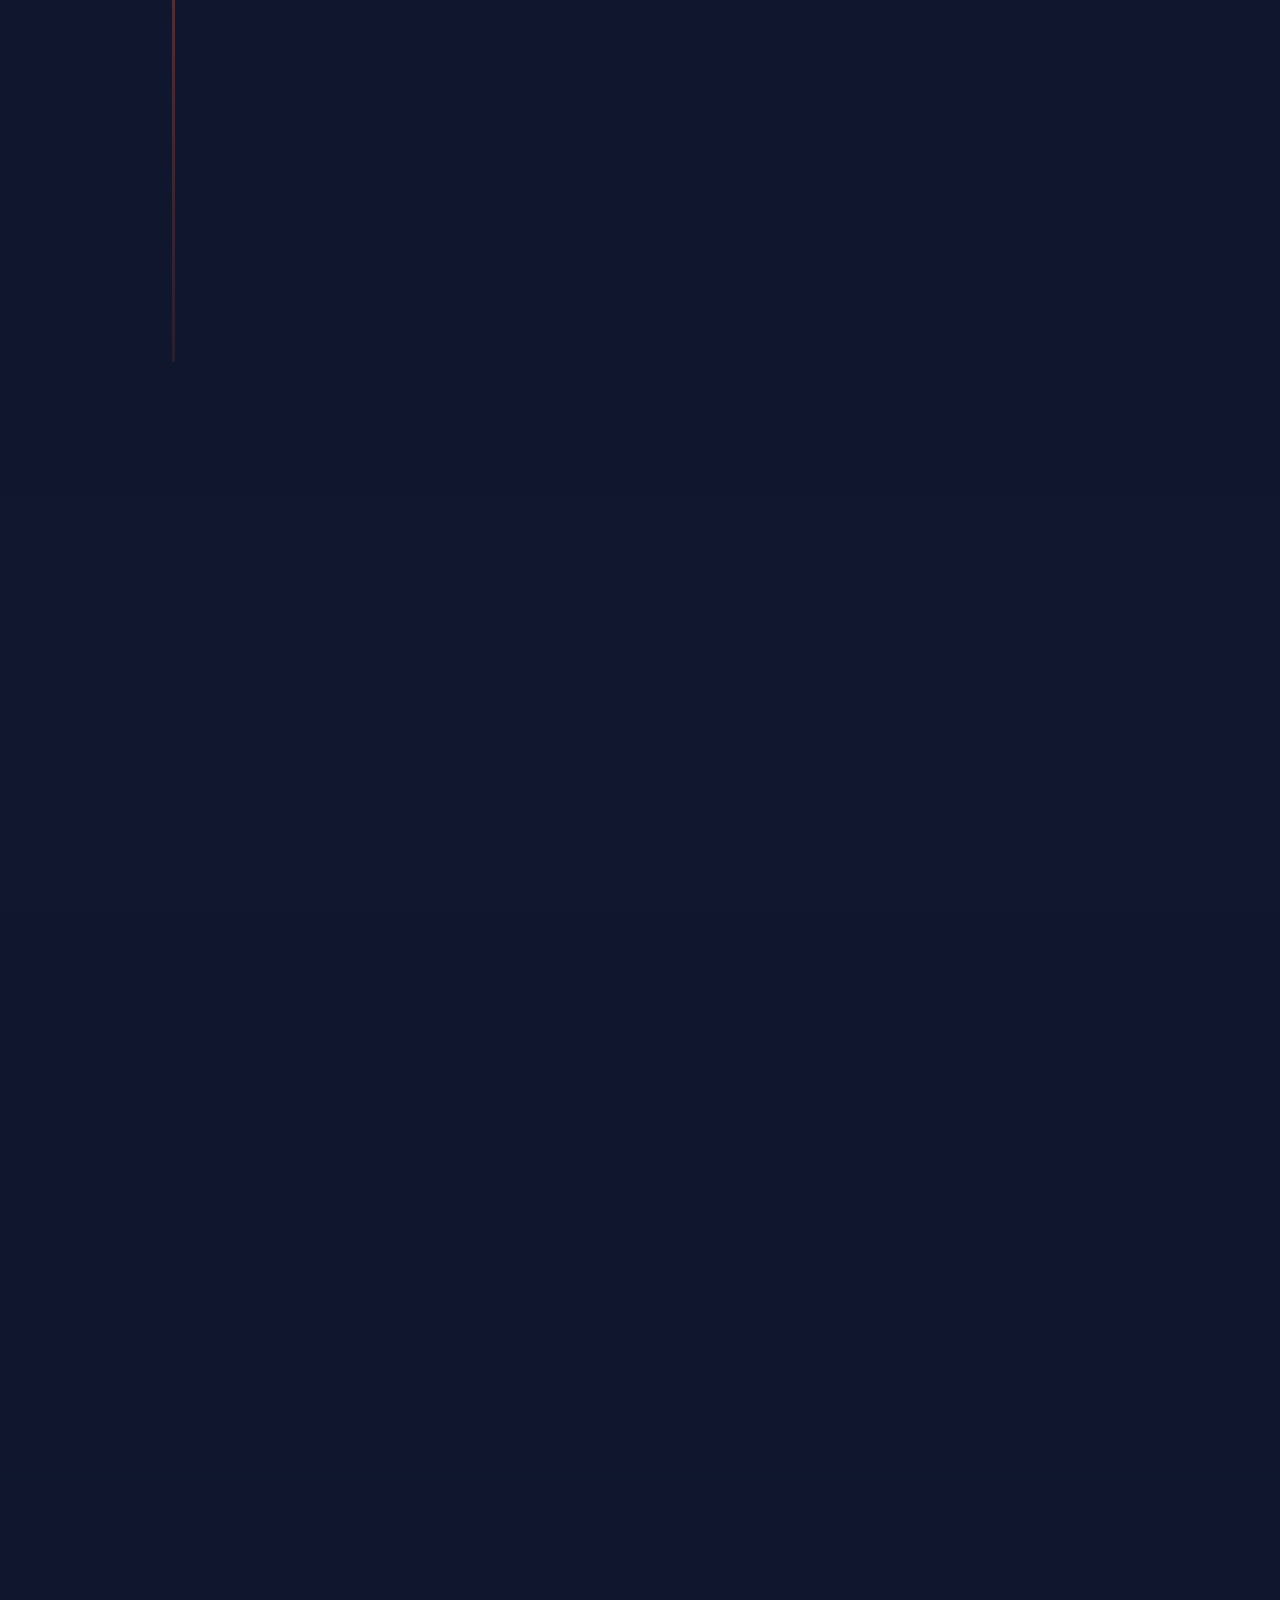
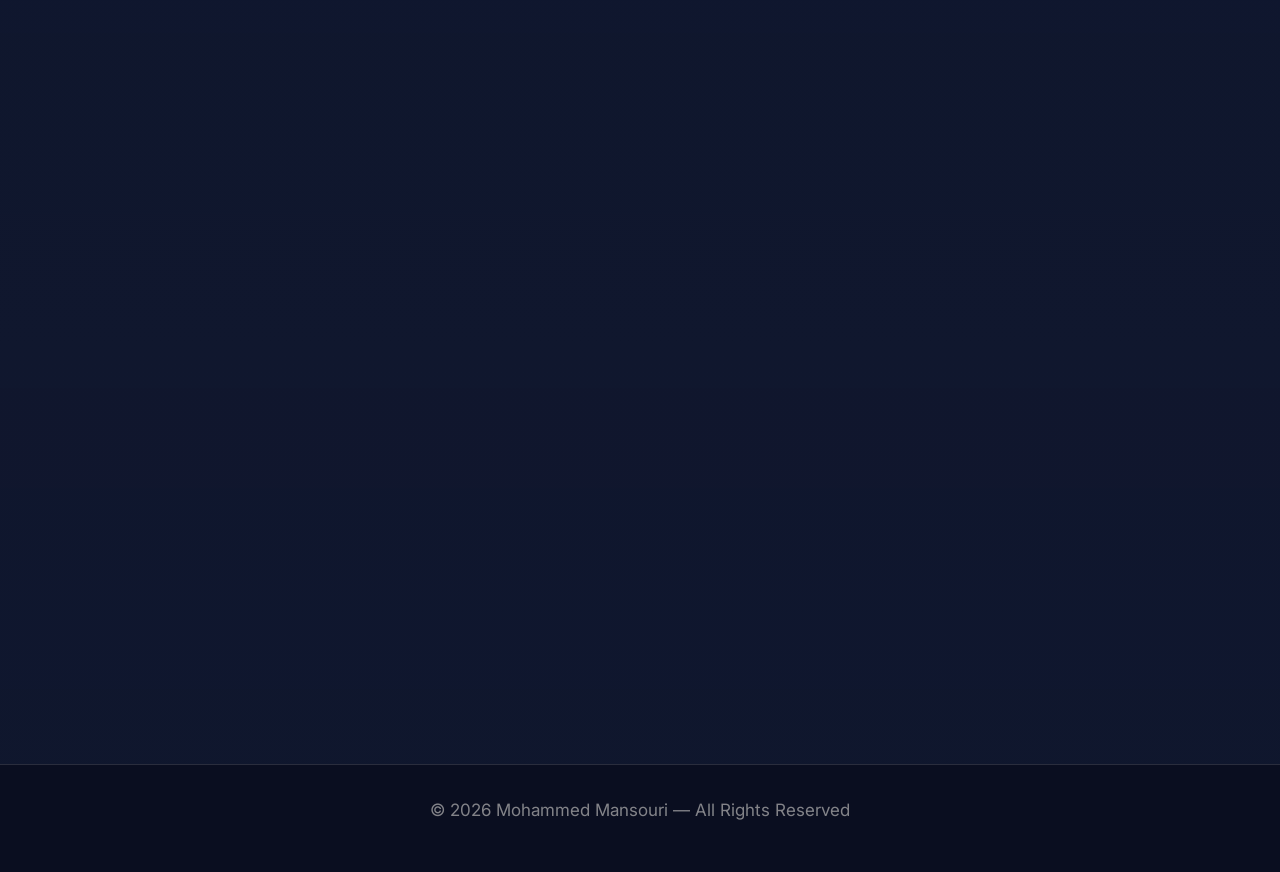
==== commit 9bd5663c: "Portfolio global : contenu du CV et nouveau design « verre cannelé » Contenu (FR + EN) - Profil, à p" ====
--- a/index.html
+++ b/index.html
@@ -1,17 +1,30 @@
 <!DOCTYPE html>
-<html lang="fr">
+<html lang="fr" data-theme="dark">
 <head>
   <meta charset="utf-8" />
-  <link href="https://fonts.googleapis.com/css2?family=Inter:wght@400;500;600;700&display=swap" rel="stylesheet">
+  <link rel="preconnect" href="https://fonts.googleapis.com">
+  <link rel="preconnect" href="https://fonts.gstatic.com" crossorigin>
+  <link href="https://fonts.googleapis.com/css2?family=Inter:wght@400;500;600;700&family=Inter+Tight:wght@300;400;500;600&display=swap" rel="stylesheet">
+  <meta name="theme-color" content="#151d3a">
   <meta name="viewport" content="width=device-width, initial-scale=1" />
-  <title>Mohammed Mansouri — Portfolio</title>
-  <link rel="stylesheet" href="styles.css" />
+  <title>Mohammed Mansouri — Portfolio · Gestion de projet, IA & DevOps</title>
+  <meta name="description" content="Mohammed Mansouri — élève ingénieur informatique (ENSIM 2027) : gestion de projet SI, IA et DevOps. Alternance chez Covéa / MMA, stage IA & DevOps chez Marsa Maroc. CDI dès septembre 2027." />
+  <link rel="stylesheet" href="styles.css?v=2" />
+  <link rel="stylesheet" href="theme-glass.css?v=5" />
+  <!-- entrée animée du hero : posée avant le premier affichage (sinon le contenu clignoterait) -->
+  <script>if (!matchMedia('(prefers-reduced-motion: reduce)').matches) document.documentElement.classList.add('hero-enter');</script>
 </head>
 
 <body>
+  <!-- lumière qui traverse le verre cannelé (décor) -->
+  <div class="glass-sheen" aria-hidden="true"><span></span></div>
+
   <header class="topbar">
     <div class="container nav">
-      <a class="logo" href="#hero">MMA</a>
+      <a class="logo" href="#hero" aria-label="Mohammed Mansouri — accueil">
+        <svg viewBox="0 0 24 24" fill="none" stroke="currentColor" stroke-width="1.8" stroke-linecap="round" aria-hidden="true"><path d="M2 14c2.2 0 2.2-4 4.4-4s2.2 4 4.4 4 2.2-4 4.4-4 2.2 4 4.4 4 2.2-4 2.4-4"/></svg>
+        Mohammed Mansouri
+      </a>
 
       <!-- Mobile Menu Toggle -->
       <button class="mobile-menu-toggle" aria-label="Toggle menu">
@@ -27,7 +40,6 @@
           <a href="#skills" data-i18n="nav.skills">Skills</a>
           <a href="#projects" data-i18n="nav.projects">Projects</a>
           <a href="#experience" data-i18n="nav.experience">Experience</a>
-          <a href="#competences-pro" data-i18n="nav.competencesPro">Compétences Pro</a>
           <a href="#education" data-i18n="nav.education">Education</a>
           <a href="#contact" data-i18n="nav.contact">Contact</a>
         </nav>
@@ -40,25 +52,62 @@
     <section id="hero" class="hero">
       <div class="container hero-inner">
         <div class="hero-text">
-          <p class="hero-eyebrow" data-i18n="hero.eyebrow">ENSIM • Software Engineering</p>
-          <h1>
-            <span data-i18n="hero.greeting">Hi, I'm</span> <span class="accent">Mohammed Mansouri</span><br />
-            <span class="hero-role" data-i18n="hero.role">Software Engineering Student</span>
-          </h1>
+          <p class="hero-eyebrow" data-i18n="hero.eyebrow">ENSIM 2027 • Alternance de 3 ans • Maroc &amp; France</p>
+          <h1 class="hero-title">Mohammed<br />Mansouri.</h1>
+          <p class="hero-role" data-i18n="hero.role">Élève ingénieur informatique — Gestion de projet, IA &amp; DevOps</p>
           <p class="hero-subtitle" data-i18n="hero.subtitle">
-            Engineering student at ENSIM and apprentice at Covéa (MMA),
-            passionate about software development, backend architectures
-            and Cloud technologies.
+            Profil polyvalent, à la fois fonctionnel et technique.
           </p>
           <div class="hero-actions">
-            <a class="btn btn-neutral" href="mailto:mansouri.med25@outlook.fr" data-i18n="hero.emailBtn">Email</a>
+            <a class="btn btn-coral" href="mailto:mansouri.med25@outlook.fr">
+              <span data-i18n="hero.emailBtn">Me contacter</span>
+              <svg viewBox="0 0 24 24" fill="none" stroke="currentColor" stroke-width="2.2" stroke-linecap="round" aria-hidden="true"><path d="M7 17L17 7M9 7h8v8"/></svg>
+            </a>
+            <a class="btn btn-glass" href="https://medmansouri25.github.io/Portfolio_mansouri_S8/" target="_blank" rel="noopener">
+              <span data-i18n="hero.s8Btn">Portfolio S8</span>
+              <svg viewBox="0 0 24 24" fill="none" stroke="currentColor" stroke-width="2.2" stroke-linecap="round" aria-hidden="true"><path d="M7 17L17 7M9 7h8v8"/></svg>
+            </a>
           </div>
           <div class="hero-socials">
-            <a href="https://github.com/medMansouri25" target="_blank">GitHub</a>
+            <a href="https://github.com/medMansouri25" target="_blank" rel="noopener">GitHub</a>
             <span>•</span>
-            <a href="https://www.linkedin.com/in/mohammed-m-47475526b/" target="_blank">LinkedIn</a>
+            <a href="https://www.linkedin.com/in/mohammed-m-47475526b/" target="_blank" rel="noopener">LinkedIn</a>
           </div>
         </div>
+
+        <!-- panneau de verre : compétences clés -->
+        <aside class="hero-panel" aria-labelledby="panel-title">
+          <div class="panel-top">
+            <svg viewBox="0 0 24 24" fill="none" stroke="currentColor" stroke-width="2" stroke-linecap="round" stroke-linejoin="round" aria-hidden="true"><path d="M12 3l2.6 5.4 5.9.9-4.3 4.1 1 5.9L12 16.5 6.8 19.3l1-5.9L3.5 9.3l5.9-.9z"/></svg>
+            <span id="panel-title" data-i18n="hero.panel.title">Compétences clés</span>
+            <span class="panel-handle" aria-hidden="true"></span>
+          </div>
+          <div class="panel-card">
+            <div class="pc-title" data-i18n="skills.projectMgmt">Gestion de projet SI</div>
+            <div class="pc-label" data-i18n="hero.panel.pmLabel">Besoin, spécifications, recette, risques</div>
+            <div class="pc-tools"><span>Jira</span><span>Confluence</span><span>UML</span><span>Figma</span></div>
+          </div>
+          <div class="panel-card">
+            <div class="pc-title" data-i18n="skills.ai">IA &amp; Data</div>
+            <div class="pc-label" data-i18n="hero.panel.aiLabel">Vision par ordinateur, intégration de LLM</div>
+            <div class="pc-tools"><span>YOLO11</span><span>EasyOCR</span><span>PyTorch</span><span>Mistral</span></div>
+          </div>
+          <div class="panel-card">
+            <div class="pc-title" data-i18n="hero.panel.cloudTitle">Cloud &amp; DevOps</div>
+            <div class="pc-label" data-i18n="hero.panel.cloudLabel">CI/CD, conteneurs, production</div>
+            <div class="pc-tools"><span>Docker</span><span>GitHub Actions</span><span>Jenkins</span><span>Linux</span></div>
+          </div>
+          <a class="panel-pill" href="#skills">
+            <span data-i18n="hero.panel.more">Toutes les compétences</span>
+            <svg viewBox="0 0 24 24" fill="none" stroke="currentColor" stroke-width="2.4" stroke-linecap="round" stroke-linejoin="round" aria-hidden="true"><path d="M12 5v14M6 13l6 6 6-6"/></svg>
+          </a>
+        </aside>
+
+      </div>
+
+      <!-- ligne de progression (défilement de la page) -->
+      <div class="hero-progress" aria-hidden="true">
+        <div class="hero-progress-track"><span class="hero-progress-fill"></span></div>
       </div>
     </section>
 
@@ -89,6 +138,7 @@
               software architecture best practices, while strengthening my foundations in
               networks, systems and back-end development.
             </p>
+            <p data-i18n-html="about.extra"></p>
           </div>
         </div>
       </div>
@@ -106,89 +156,132 @@
 
           <article class="skill-card">
             <div class="skill-header">
-              <div class="skill-icon">💻</div>
-              <h3 class="skill-title" data-i18n="skills.programming">Programming Languages</h3>
+              <div class="skill-icon"><svg viewBox="0 0 24 24" fill="none" stroke="currentColor" stroke-width="1.6" stroke-linecap="round" stroke-linejoin="round" aria-hidden="true"><rect x="3" y="4" width="18" height="16" rx="2.5"/><path d="M9 4v16M15 4v16"/><rect class="ac" x="4.6" y="7" width="2.8" height="3.2" rx=".8"/><rect x="10.6" y="7" width="2.8" height="5.5" rx=".8"/><rect x="16.6" y="7" width="2.8" height="2.6" rx=".8"/></svg></div>
+              <h3 class="skill-title" data-i18n="skills.projectMgmt">Gestion de projet SI</h3>
             </div>
             <div class="skill-tags">
-              <span class="tag-pill" data-level="4">Java <small>• Autonomie (4/5)</small></span>
-              <span class="tag-pill" data-level="4">C <small>• Autonomie (4/5)</small></span>
-              <span class="tag-pill" data-level="3">Python <small>• Autonomie partielle (3/5)</small></span>
-              <span class="tag-pill" data-level="4">Smalltalk <small>• Autonomie (4/5)</small></span>
-              <span class="tag-pill" data-level="3">MATLAB <small>• Autonomie partielle (3/5)</small></span>
+              <span class="tag-pill">Recueil du besoin</span>
+              <span class="tag-pill">Spécifications</span>
+              <span class="tag-pill">Recette</span>
+              <span class="tag-pill">Backlog &amp; jalons</span>
+              <span class="tag-pill">Analyse de risques</span>
+              <span class="tag-pill">Jira</span>
+              <span class="tag-pill">Confluence</span>
+              <span class="tag-pill">Figma</span>
             </div>
           </article>
 
           <article class="skill-card">
             <div class="skill-header">
-              <div class="skill-icon">🌐</div>
-              <h3 class="skill-title" data-i18n="skills.webDev">Web Development</h3>
+              <div class="skill-icon"><svg viewBox="0 0 24 24" fill="none" stroke="currentColor" stroke-width="1.6" stroke-linecap="round" stroke-linejoin="round" aria-hidden="true"><rect x="6" y="6" width="12" height="12" rx="2.5"/><path d="M9.5 3v3M14.5 3v3M9.5 18v3M14.5 18v3M3 9.5h3M3 14.5h3M18 9.5h3M18 14.5h3"/><path class="ac" d="M12 8.6l.9 2.1 2.1.9-2.1.9-.9 2.1-.9-2.1-2.1-.9 2.1-.9z"/></svg></div>
+              <h3 class="skill-title" data-i18n="skills.ai">IA &amp; Data</h3>
             </div>
             <div class="skill-tags">
-              <span class="tag-pill" data-level="4">HTML <small>• Autonomie (4/5)</small></span>
-              <span class="tag-pill" data-level="4">CSS <small>• Autonomie (4/5)</small></span>
-              <span class="tag-pill" data-level="4">JavaScript <small>• Autonomie (4/5)</small></span>
-              <span class="tag-pill" data-level="4">Node.js <small>• Autonomie (4/5)</small></span>
-              <span class="tag-pill" data-level="4">Express <small>• Autonomie (4/5)</small></span>
-              <span class="tag-pill" data-level="4">Angular <small>• Autonomie (4/5)</small></span>
-              <span class="tag-pill" data-level="2">React <small>• Notions de base (2/5)</small></span>
-              <span class="tag-pill" data-level="3">Bootstrap <small>• Autonomie partielle (3/5)</small></span>
+              <span class="tag-pill">YOLO11</span>
+              <span class="tag-pill">EasyOCR</span>
+              <span class="tag-pill">PyTorch</span>
+              <span class="tag-pill">Vision par ordinateur</span>
+              <span class="tag-pill">Évaluation de modèles</span>
+              <span class="tag-pill">LLM (Mistral)</span>
             </div>
           </article>
 
           <article class="skill-card">
             <div class="skill-header">
-              <div class="skill-icon">🗄️</div>
-              <h3 class="skill-title" data-i18n="skills.backend">Backend & Databases</h3>
+              <div class="skill-icon"><svg viewBox="0 0 24 24" fill="none" stroke="currentColor" stroke-width="1.6" stroke-linecap="round" stroke-linejoin="round" aria-hidden="true"><path d="M8 7l-5 5 5 5M16 7l5 5-5 5"/><path class="ac" d="M13.5 5l-3 14"/></svg></div>
+              <h3 class="skill-title" data-i18n="skills.programming">Programming Languages</h3>
             </div>
             <div class="skill-tags">
-              <span class="tag-pill" data-level="2">REST API <small>• Notions de base (2/5)</small></span>
-              <span class="tag-pill" data-level="4">SQL <small>• Autonomie (4/5)</small></span>
-              <span class="tag-pill" data-level="2">MongoDB <small>• Notions de base (2/5)</small></span>
-              <span class="tag-pill" data-level="2">JPA / H2 <small>• Notions de base (2/5)</small></span>
+              <span class="tag-pill">Java</span>
+              <span class="tag-pill">C</span>
+              <span class="tag-pill">Python</span>
+              <span class="tag-pill">Smalltalk</span>
+              <span class="tag-pill">MATLAB</span>
+              <span class="tag-pill">TypeScript</span>
             </div>
           </article>
 
           <article class="skill-card">
             <div class="skill-header">
-              <div class="skill-icon">🛠️</div>
-              <h3 class="skill-title" data-i18n="skills.devops">DevOps & Tools</h3>
+              <div class="skill-icon"><svg viewBox="0 0 24 24" fill="none" stroke="currentColor" stroke-width="1.6" stroke-linecap="round" stroke-linejoin="round" aria-hidden="true"><circle cx="12" cy="12" r="9"/><path d="M3 12h18"/><path class="ac" d="M12 3c2.6 2.7 3.9 5.7 3.9 9s-1.3 6.3-3.9 9c-2.6-2.7-3.9-5.7-3.9-9S9.4 5.7 12 3z"/></svg></div>
+              <h3 class="skill-title" data-i18n="skills.webDev">Web Development</h3>
             </div>
             <div class="skill-tags">
-              <span class="tag-pill" data-level="4">Git <small>• Autonomie (4/5)</small></span>
-              <span class="tag-pill" data-level="4">GitHub <small>• Autonomie (4/5)</small></span>
-              <span class="tag-pill" data-level="3">Linux <small>• Autonomie partielle (3/5)</small></span>
-              <span class="tag-pill" data-level="2">CI/CD <small>• Notions de base (2/5)</small></span>
-              <span class="tag-pill" data-level="4">Jira <small>• Autonomie (4/5)</small></span>
-              <span class="tag-pill" data-level="4">Confluence <small>• Autonomie (4/5)</small></span>
-              <span class="tag-pill" data-level="4">Postman <small>• Autonomie (4/5)</small></span>
-              <span class="tag-pill" data-level="4">VS Code <small>• Autonomie (4/5)</small></span>
+              <span class="tag-pill">HTML</span>
+              <span class="tag-pill">CSS</span>
+              <span class="tag-pill">JavaScript</span>
+              <span class="tag-pill">Node.js</span>
+              <span class="tag-pill">Express</span>
+              <span class="tag-pill">Angular</span>
+              <span class="tag-pill">React</span>
+              <span class="tag-pill">Bootstrap</span>
+              <span class="tag-pill">Next.js</span>
             </div>
           </article>
 
           <article class="skill-card">
             <div class="skill-header">
-              <div class="skill-icon">✏️</div>
-              <h3 class="skill-title" data-i18n="skills.design">Design & Modelling</h3>
+              <div class="skill-icon"><svg viewBox="0 0 24 24" fill="none" stroke="currentColor" stroke-width="1.6" stroke-linecap="round" stroke-linejoin="round" aria-hidden="true"><ellipse cx="12" cy="5.5" rx="7.5" ry="2.8"/><path d="M4.5 5.5v13c0 1.5 3.4 2.8 7.5 2.8s7.5-1.3 7.5-2.8v-13"/><path d="M4.5 12c0 1.5 3.4 2.8 7.5 2.8s7.5-1.3 7.5-2.8"/><circle class="ac acf" cx="16" cy="17.5" r=".9"/></svg></div>
+              <h3 class="skill-title" data-i18n="skills.backend">Backend & Databases</h3>
             </div>
             <div class="skill-tags">
-              <span class="tag-pill" data-level="5">UML <small>• Notions complètes (5/5)</small></span>
-              <span class="tag-pill" data-level="4">OOP <small>• Autonomie (4/5)</small></span>
-              <span class="tag-pill" data-level="2">Figma <small>• Notions de base (2/5)</small></span>
-              <span class="tag-pill" data-level="3">Responsive Design <small>• Autonomie partielle (3/5)</small></span>
+              <span class="tag-pill">REST API</span>
+              <span class="tag-pill">SQL</span>
+              <span class="tag-pill">MongoDB</span>
+              <span class="tag-pill">JPA / H2</span>
+              <span class="tag-pill">Python (Flask)</span>
+              <span class="tag-pill">Java (Spring Boot)</span>
+              <span class="tag-pill">PostgreSQL</span>
+              <span class="tag-pill">XML (SoapUI)</span>
             </div>
           </article>
 
           <article class="skill-card">
             <div class="skill-header">
-              <div class="skill-icon">📡</div>
+              <div class="skill-icon"><svg viewBox="0 0 24 24" fill="none" stroke="currentColor" stroke-width="1.6" stroke-linecap="round" stroke-linejoin="round" aria-hidden="true"><path d="M7 18.5h10.5a4 4 0 0 0 .6-7.95A5.5 5.5 0 0 0 7.4 9.1 4.7 4.7 0 0 0 7 18.5z"/><path class="ac" d="M12 16v-5.5M9.6 12.8L12 10.4l2.4 2.4"/></svg></div>
+              <h3 class="skill-title" data-i18n="skills.devops">Cloud, DevOps &amp; Production</h3>
+            </div>
+            <div class="skill-tags">
+              <span class="tag-pill">Docker</span>
+              <span class="tag-pill">GitHub Actions</span>
+              <span class="tag-pill">Jenkins</span>
+              <span class="tag-pill">ServiceNow</span>
+              <span class="tag-pill">AWS (en préparation)</span>
+              <span class="tag-pill">Git</span>
+              <span class="tag-pill">GitHub</span>
+              <span class="tag-pill">Linux</span>
+              <span class="tag-pill">CI/CD</span>
+              <span class="tag-pill">Jira</span>
+              <span class="tag-pill">Confluence</span>
+              <span class="tag-pill">Postman</span>
+              <span class="tag-pill">VS Code</span>
+            </div>
+          </article>
+
+          <article class="skill-card">
+            <div class="skill-header">
+              <div class="skill-icon"><svg viewBox="0 0 24 24" fill="none" stroke="currentColor" stroke-width="1.6" stroke-linecap="round" stroke-linejoin="round" aria-hidden="true"><path class="ac" d="M5.5 18.5C6 11 11 6 18.5 5.5"/><rect x="3" y="16" width="5" height="5" rx="1.2"/><rect x="16" y="3" width="5" height="5" rx="1.2"/><path d="M5.5 16V9M8 5.5h8"/><circle cx="5.5" cy="7.5" r="1.4"/></svg></div>
+              <h3 class="skill-title" data-i18n="skills.design">Design & Modelling</h3>
+            </div>
+            <div class="skill-tags">
+              <span class="tag-pill">UML</span>
+              <span class="tag-pill">OOP</span>
+              <span class="tag-pill">Figma</span>
+              <span class="tag-pill">Responsive Design</span>
+            </div>
+          </article>
+
+          <article class="skill-card">
+            <div class="skill-header">
+              <div class="skill-icon"><svg viewBox="0 0 24 24" fill="none" stroke="currentColor" stroke-width="1.6" stroke-linecap="round" stroke-linejoin="round" aria-hidden="true"><rect x="3" y="4.5" width="18" height="15" rx="2.5"/><rect x="6.5" y="8.5" width="6" height="7" rx="1.2"/><path d="M12.5 10h3l1.5-1.5M12.5 14h3l1.5 1.5M8.5 8.5V7M10.5 8.5V7M8.5 15.5V17M10.5 15.5V17"/><circle class="ac acf" cx="18" cy="12" r="1.2"/></svg></div>
               <h3 class="skill-title" data-i18n="skills.embedded">Embedded & Systems</h3>
             </div>
             <div class="skill-tags">
-              <span class="tag-pill" data-level="3">Arduino <small>• Autonomie partielle (3/5)</small></span>
-              <span class="tag-pill" data-level="3">STM32 <small>• Autonomie partielle (3/5)</small></span>
-              <span class="tag-pill" data-level="3">ARM <small>• Autonomie partielle (3/5)</small></span>
-              <span class="tag-pill" data-level="3">TCP/UDP <small>• Autonomie partielle (3/5)</small></span>
-              <span class="tag-pill" data-level="2">Sockets (C / Java) <small>• Notions de base (2/5)</small></span>
+              <span class="tag-pill">Arduino</span>
+              <span class="tag-pill">STM32</span>
+              <span class="tag-pill">ARM</span>
+              <span class="tag-pill">TCP/UDP</span>
+              <span class="tag-pill">Sockets (C / Java)</span>
             </div>
           </article>
 
@@ -206,77 +299,103 @@
 
         <div class="grid projects-grid">
 
-          <article class="card project-card" data-github="https://github.com/medMansouri25/Serveur-client-in-linux">
-            <h3 data-i18n="projects.project1.title">Client / Server Linux (C)</h3>
-            <p data-i18n="projects.project1.desc">
-              Multi-client TCP server and client in C on Linux,
-              used with a Raspberry Pi board to explore sockets
-              and low-level network communication.
-            </p>
-            <div class="project-tags">
-              <span class="tag-pill">C</span>
-              <span class="tag-pill">Linux</span>
-              <span class="tag-pill">Sockets</span>
-              <span class="tag-pill">TCP</span>
-            </div>
-            <span class="link" data-i18n="projects.viewCode">View Code →</span>
-          </article>
-
-          <article class="card project-card" data-github="https://github.com/medMansouri25/Projet_Back_End_API-1">
-            <h3 data-i18n="projects.project2.title">API REST Rhum (Node.js + MongoDB)</h3>
-            <p data-i18n="projects.project2.desc">
-              Complete backend to manage Rums, Recipes and Users,
-              MVC architecture with Express, JWT authentication and Postman tests.
-            </p>
-            <div class="project-tags">
+          <article class="card project-card project-card--private">
+            <h3 data-i18n="projects.container.title">SmartContainer_AI — Marsa Maroc</h3>
+            <p data-i18n="projects.container.desc"></p>
+            <div class="project-tags">
+              <span class="tag-pill">Python</span>
+              <span class="tag-pill">YOLO11</span>
+              <span class="tag-pill">EasyOCR</span>
+              <span class="tag-pill">Flask</span>
+              <span class="tag-pill">Docker</span>
+              <span class="tag-pill">GitHub Actions</span>
+            </div>
+            <span class="project-note">
+              <svg viewBox="0 0 24 24" fill="none" stroke="currentColor" stroke-width="2" stroke-linecap="round" stroke-linejoin="round" aria-hidden="true"><rect x="5" y="11" width="14" height="10" rx="2"/><path d="M8 11V7a4 4 0 0 1 8 0v4"/></svg>
+              <span data-i18n="projects.private">Dépôt privé</span>
+            </span>
+          </article>
+
+          <article class="card project-card project-card--private">
+            <h3 data-i18n="projects.jobflow.title">JobFlow AI — self-hosted</h3>
+            <p data-i18n="projects.jobflow.desc"></p>
+            <div class="project-tags">
+              <span class="tag-pill">Next.js</span>
+              <span class="tag-pill">TypeScript</span>
+              <span class="tag-pill">PostgreSQL</span>
+              <span class="tag-pill">Prisma</span>
+              <span class="tag-pill">Docker</span>
+              <span class="tag-pill">GitHub Actions</span>
+              <span class="tag-pill">Raspberry Pi</span>
+            </div>
+            <span class="project-note">
+              <svg viewBox="0 0 24 24" fill="none" stroke="currentColor" stroke-width="2" stroke-linecap="round" stroke-linejoin="round" aria-hidden="true"><rect x="5" y="11" width="14" height="10" rx="2"/><path d="M8 11V7a4 4 0 0 1 8 0v4"/></svg>
+              <span data-i18n="projects.private">Dépôt privé</span>
+            </span>
+          </article>
+
+          <article class="card project-card" data-github="https://github.com/medMansouri25/2026_Fullstack_Mansouri_Mohammed">
+            <h3 data-i18n="projects.eventfire.title">EventFire — réservation d'événements</h3>
+            <p data-i18n="projects.eventfire.desc"></p>
+            <div class="project-tags">
+              <span class="tag-pill">Spec-Driven</span>
+              <span class="tag-pill">React</span>
               <span class="tag-pill">Node.js</span>
               <span class="tag-pill">Express</span>
               <span class="tag-pill">MongoDB</span>
               <span class="tag-pill">JWT</span>
-            </div>
-            <span class="link" data-i18n="projects.viewCode">View Code →</span>
-          </article>
-
-          <article class="card project-card" data-github="https://github.com/medMansouri25/Projet_gestio_tache">
-            <h3 data-i18n="projects.project3.title">Task Manager (Angular + Spring)</h3>
-            <p data-i18n="projects.project3.desc">
-              Task management application built with Angular and a Spring Boot API
-              (JPA/H2), including filters, statuses and basic authentication.
-            </p>
-            <div class="project-tags">
-              <span class="tag-pill">Angular</span>
-              <span class="tag-pill">Spring Boot</span>
-              <span class="tag-pill">JPA</span>
-              <span class="tag-pill">REST</span>
-            </div>
-            <span class="link" data-i18n="projects.viewCode">View Code →</span>
-          </article>
-
-          <article class="card project-card" data-github="https://github.com/medMansouri25/Pacman-game-2025">
-            <h3 data-i18n="projects.project4.title">Pacman Game (Java)</h3>
-            <p data-i18n="projects.project4.desc">
-              Implementation of a mini Pacman game in Java, applying OOP concepts,
-              event handling and graphical interface.
-            </p>
-            <div class="project-tags">
-              <span class="tag-pill">Java</span>
-              <span class="tag-pill">OOP</span>
-            </div>
-            <span class="link" data-i18n="projects.viewCode">View Code →</span>
-          </article>
-
-          <article class="card project-card" data-github="https://github.com/medMansouri25/Projet-INFO-2024-2A">
-            <h3 data-i18n="projects.project5.title">Signal Processing with Arduino</h3>
-            <p data-i18n="projects.project5.desc">
-              Second-year project combining sensors, signal processing and output,
-              to explore the boundary between software and hardware.
-            </p>
-            <div class="project-tags">
-              <span class="tag-pill">Arduino</span>
-              <span class="tag-pill">Signal</span>
-              <span class="tag-pill">Électronics</span>
-            </div>
-            <span class="link" data-i18n="projects.viewCode">View Code →</span>
+              <span class="tag-pill">Google OAuth</span>
+            </div>
+            <span class="link" data-i18n="projects.viewCode">Code GitHub →</span>
+          </article>
+
+          <article class="card project-card" data-github="https://github.com/medMansouri25/Deep_learning_Othello">
+            <h3 data-i18n="projects.othello.title">Deep Learning — Othello</h3>
+            <p data-i18n="projects.othello.desc"></p>
+            <div class="project-tags">
+              <span class="tag-pill">Python</span>
+              <span class="tag-pill">PyTorch</span>
+              <span class="tag-pill">CNN</span>
+              <span class="tag-pill">LSTM</span>
+            </div>
+            <span class="link" data-i18n="projects.viewCode">Code GitHub →</span>
+          </article>
+
+          <article class="card project-card" data-github="https://github.com/medMansouri25/Search_intership_scraping">
+            <h3 data-i18n="projects.scraper.title">Generic Scraper — Playwright</h3>
+            <p data-i18n="projects.scraper.desc"></p>
+            <div class="project-tags">
+              <span class="tag-pill">Node.js</span>
+              <span class="tag-pill">Playwright</span>
+              <span class="tag-pill">Vue</span>
+              <span class="tag-pill">Docker</span>
+            </div>
+            <span class="link" data-i18n="projects.viewCode">Code GitHub →</span>
+          </article>
+
+          <article class="card project-card" data-github="https://github.com/medMansouri25/TP_ENSIM_Cloud">
+            <h3 data-i18n="projects.wordle.title">Wordle sur le cloud</h3>
+            <p data-i18n="projects.wordle.desc"></p>
+            <div class="project-tags">
+              <span class="tag-pill">Render</span>
+              <span class="tag-pill">MongoDB Atlas</span>
+              <span class="tag-pill">Docker</span>
+              <span class="tag-pill">React 19</span>
+              <span class="tag-pill">Bun</span>
+            </div>
+            <span class="link" data-i18n="projects.viewCode">Code GitHub →</span>
+          </article>
+
+          <article class="card project-card" data-github="https://github.com/medMansouri25/Project_API_REST_EXPRESS">
+            <h3 data-i18n="projects.api.title">API REST Express — JWT & RBAC</h3>
+            <p data-i18n="projects.api.desc"></p>
+            <div class="project-tags">
+              <span class="tag-pill">Node.js</span>
+              <span class="tag-pill">Express</span>
+              <span class="tag-pill">JWT</span>
+              <span class="tag-pill">RBAC</span>
+            </div>
+            <span class="link" data-i18n="projects.viewCode">Code GitHub →</span>
           </article>
 
         </div>
@@ -293,28 +412,40 @@
 
         <div class="timeline">
           <div class="timeline-item">
-            <div class="timeline-year">2024–2027</div>
+            <div class="timeline-year" data-i18n="experience.job1.dates">Sept. 2024 – sept. 2027</div>
             <div class="timeline-card">
-              <h3 data-i18n="experience.job1.title">Engineering Apprentice — Covéa (MMA), SIGMA IARD</h3>
-              <p class="timeline-location" data-i18n="experience.job1.location">Le Mans, France</p>
-              <ul data-i18n-list="experience.job1.tasks">
-                <li>Configuration of Property & Casualty insurance products.</li>
-                <li>Analysis and management of production incidents via <strong>ServiceNow</strong>.</li>
-                <li>Optimization of the application environment.</li>
-                <li>Writing specifications and handling change requests from business stakeholders (DEMTRA) via <strong>Jira</strong>.</li>
-                <li>Development and execution of post-development <strong>test plans</strong>.</li>
-                <li>Request tracking: budget compliance, prioritization and delivery deadlines.</li>
-                <li>Contribution to the development of internal tools in <strong>Smalltalk</strong>.</li>
-                <li>Database interventions (product updates and maintenance).</li>
-              </ul>
+              <h3 data-i18n="experience.job1.title">Ingénieur apprenti — Chargé d'application — Covéa / MMA</h3>
+              <p class="timeline-location" data-i18n="experience.job1.location">DSI, Gestion Produit IARD, Le Mans, France</p>
+              <ul data-i18n-list="experience.job1.tasks"></ul>
 
               <div class="project-tags">
                 <span class="tag-pill">Smalltalk</span>
+                <span class="tag-pill">Jira</span>
                 <span class="tag-pill">ServiceNow</span>
+                <span class="tag-pill">SoapUI / XML</span>
+                <span class="tag-pill">Jenkins</span>
+                <span class="tag-pill">UML</span>
+                <span class="tag-pill">Figma</span>
                 <span class="tag-pill">SQL</span>
-                <span class="tag-pill">Agile</span>
-                <span class="tag-pill">Jenkins</span>
-                <span class="tag-pill">cycle en V</span>
+              </div>
+            </div>
+          </div>
+
+          <div class="timeline-item">
+            <div class="timeline-year" data-i18n="experience.jobMarsa.dates">Juin – sept. 2026</div>
+            <div class="timeline-card">
+              <h3 data-i18n="experience.jobMarsa.title">Stagiaire ingénieur IA &amp; DevOps — Marsa Maroc</h3>
+              <p class="timeline-location" data-i18n="experience.jobMarsa.location">DSI, Port de Casablanca, Maroc</p>
+              <ul data-i18n-list="experience.jobMarsa.tasks"></ul>
+
+              <div class="project-tags">
+                <span class="tag-pill">YOLO11</span>
+                <span class="tag-pill">EasyOCR</span>
+                <span class="tag-pill">Python / Flask</span>
+                <span class="tag-pill">PostgreSQL</span>
+                <span class="tag-pill">Docker</span>
+                <span class="tag-pill">GitHub Actions</span>
+                <span class="tag-pill">Linux</span>
               </div>
             </div>
           </div>
@@ -343,265 +474,6 @@
             </div>
           </div>
 
-        </div>
-      </div>
-    </section>
-
-    <!-- COMPÉTENCES PROFESSIONNELLES -->
-    <section id="competences-pro" class="section">
-      <div class="container">
-        <h2 class="section-title" data-i18n="competencesPro.title">Compétences Professionnelles</h2>
-        <p class="section-subtitle" data-i18n="competencesPro.subtitle">
-          Compétences développées lors de mon alternance chez Covéa (MMA)
-        </p>
-
-        <!-- UF 8.1 -->
-        <div class="uf-block">
-          <h3 class="uf-group-title" data-i18n="competencesPro.uf81.title">UF 8.1 — Vie Professionnelle : Conduite de projet</h3>
-          <div class="pro-skills-grid">
-
-            <article class="pro-skill-card">
-              <div class="pro-skill-header">
-                <div class="pro-skill-icon">📐</div>
-                <div>
-                  <span class="uf-code" data-i18n="competencesPro.uf81.item1.code">8.1.1</span>
-                  <h3 data-i18n="competencesPro.uf81.item1.title">Normes et certification, démarche qualité, aspects réglementaires</h3>
-                </div>
-              </div>
-              <div class="pro-skill-content">
-                <p data-i18n="competencesPro.uf81.item1.description"></p>
-                <div class="pro-evaluation">
-                  <strong data-i18n="competencesPro.exampleLabel">Exemple :</strong>
-                  <span data-i18n="competencesPro.uf81.item1.example"></span>
-                </div>
-                <h4 data-i18n="competencesPro.competencesLabel">Compétences mobilisées</h4>
-                <div class="project-tags">
-                  <span class="tag-pill" data-i18n="competencesPro.uf81.item1.competences.0"></span>
-                  <span class="tag-pill" data-i18n="competencesPro.uf81.item1.competences.1"></span>
-                  <span class="tag-pill" data-i18n="competencesPro.uf81.item1.competences.2"></span>
-                  <span class="tag-pill" data-i18n="competencesPro.uf81.item1.competences.3"></span>
-                </div>
-              </div>
-            </article>
-
-            <article class="pro-skill-card">
-              <div class="pro-skill-header">
-                <div class="pro-skill-icon">🧩</div>
-                <div>
-                  <span class="uf-code" data-i18n="competencesPro.uf81.item2.code">8.1.2</span>
-                  <h3 data-i18n="competencesPro.uf81.item2.title">Recherche de solution en conception / réalisation</h3>
-                </div>
-              </div>
-              <div class="pro-skill-content">
-                <p data-i18n="competencesPro.uf81.item2.description"></p>
-                <div class="pro-evaluation">
-                  <strong data-i18n="competencesPro.exampleLabel">Exemple :</strong>
-                  <span data-i18n="competencesPro.uf81.item2.example"></span>
-                </div>
-                <h4 data-i18n="competencesPro.competencesLabel">Compétences mobilisées</h4>
-                <div class="project-tags">
-                  <span class="tag-pill" data-i18n="competencesPro.uf81.item2.competences.0"></span>
-                  <span class="tag-pill" data-i18n="competencesPro.uf81.item2.competences.1"></span>
-                  <span class="tag-pill" data-i18n="competencesPro.uf81.item2.competences.2"></span>
-                  <span class="tag-pill" data-i18n="competencesPro.uf81.item2.competences.3"></span>
-                  <span class="tag-pill" data-i18n="competencesPro.uf81.item2.competences.4"></span>
-                </div>
-              </div>
-            </article>
-
-            <article class="pro-skill-card">
-              <div class="pro-skill-header">
-                <div class="pro-skill-icon">🗂️</div>
-                <div>
-                  <span class="uf-code" data-i18n="competencesPro.uf81.item3.code">8.1.3</span>
-                  <h3 data-i18n="competencesPro.uf81.item3.title">Réalisation : organiser la mission et conduite de l'équipe</h3>
-                </div>
-              </div>
-              <div class="pro-skill-content">
-                <p data-i18n="competencesPro.uf81.item3.description"></p>
-                <div class="pro-evaluation">
-                  <strong data-i18n="competencesPro.exampleLabel">Exemple :</strong>
-                  <span data-i18n="competencesPro.uf81.item3.example"></span>
-                </div>
-                <h4 data-i18n="competencesPro.competencesLabel">Compétences mobilisées</h4>
-                <div class="project-tags">
-                  <span class="tag-pill" data-i18n="competencesPro.uf81.item3.competences.0"></span>
-                  <span class="tag-pill" data-i18n="competencesPro.uf81.item3.competences.1"></span>
-                  <span class="tag-pill" data-i18n="competencesPro.uf81.item3.competences.2"></span>
-                  <span class="tag-pill" data-i18n="competencesPro.uf81.item3.competences.3"></span>
-                  <span class="tag-pill" data-i18n="competencesPro.uf81.item3.competences.4"></span>
-                  <span class="tag-pill" data-i18n="competencesPro.uf81.item3.competences.5"></span>
-                </div>
-              </div>
-            </article>
-
-            <article class="pro-skill-card">
-              <div class="pro-skill-header">
-                <div class="pro-skill-icon">📣</div>
-                <div>
-                  <span class="uf-code" data-i18n="competencesPro.uf81.item4.code">8.1.4</span>
-                  <h3 data-i18n="competencesPro.uf81.item4.title">Présentation des livrables, bilan et actions correctives</h3>
-                </div>
-              </div>
-              <div class="pro-skill-content">
-                <p data-i18n="competencesPro.uf81.item4.description"></p>
-                <div class="pro-evaluation">
-                  <strong data-i18n="competencesPro.exampleLabel">Exemple :</strong>
-                  <span data-i18n="competencesPro.uf81.item4.example"></span>
-                </div>
-                <h4 data-i18n="competencesPro.competencesLabel">Compétences mobilisées</h4>
-                <div class="project-tags">
-                  <span class="tag-pill" data-i18n="competencesPro.uf81.item4.competences.0"></span>
-                  <span class="tag-pill" data-i18n="competencesPro.uf81.item4.competences.1"></span>
-                  <span class="tag-pill" data-i18n="competencesPro.uf81.item4.competences.2"></span>
-                  <span class="tag-pill" data-i18n="competencesPro.uf81.item4.competences.3"></span>
-                  <span class="tag-pill" data-i18n="competencesPro.uf81.item4.competences.4"></span>
-                  <span class="tag-pill" data-i18n="competencesPro.uf81.item4.competences.5"></span>
-                </div>
-              </div>
-            </article>
-
-          </div>
-        </div>
-
-        <!-- UF 8.2 -->
-        <div class="uf-block">
-          <h3 class="uf-group-title" data-i18n="competencesPro.uf82.title">UF 8.2 — Technique : Sécurité du système d'information</h3>
-          <div class="pro-skills-grid">
-
-            <article class="pro-skill-card">
-              <div class="pro-skill-header">
-                <div class="pro-skill-icon">🛡️</div>
-                <div>
-                  <span class="uf-code" data-i18n="competencesPro.uf82.item1.code">3.1</span>
-                  <h3 data-i18n="competencesPro.uf82.item1.title">Identifier les risques d'une cyberattaque</h3>
-                </div>
-              </div>
-              <div class="pro-skill-content">
-                <p data-i18n="competencesPro.uf82.item1.description"></p>
-                <div class="pro-evaluation">
-                  <strong data-i18n="competencesPro.exampleLabel">Exemple :</strong>
-                  <span data-i18n="competencesPro.uf82.item1.example"></span>
-                </div>
-                <h4 data-i18n="competencesPro.competencesLabel">Compétences mobilisées</h4>
-                <div class="project-tags">
-                  <span class="tag-pill" data-i18n="competencesPro.uf82.item1.competences.0"></span>
-                  <span class="tag-pill" data-i18n="competencesPro.uf82.item1.competences.1"></span>
-                  <span class="tag-pill" data-i18n="competencesPro.uf82.item1.competences.2"></span>
-                  <span class="tag-pill" data-i18n="competencesPro.uf82.item1.competences.3"></span>
-                </div>
-              </div>
-            </article>
-
-            <article class="pro-skill-card">
-              <div class="pro-skill-header">
-                <div class="pro-skill-icon">🌐</div>
-                <div>
-                  <span class="uf-code" data-i18n="competencesPro.uf82.item2.code">3.2</span>
-                  <h3 data-i18n="competencesPro.uf82.item2.title">Comprendre le fonctionnement du web dans un SI complexe</h3>
-                </div>
-              </div>
-              <div class="pro-skill-content">
-                <p data-i18n="competencesPro.uf82.item2.description"></p>
-                <div class="pro-evaluation">
-                  <strong data-i18n="competencesPro.exampleLabel">Exemple :</strong>
-                  <span data-i18n="competencesPro.uf82.item2.example"></span>
-                </div>
-                <h4 data-i18n="competencesPro.competencesLabel">Compétences mobilisées</h4>
-                <div class="project-tags">
-                  <span class="tag-pill" data-i18n="competencesPro.uf82.item2.competences.0"></span>
-                  <span class="tag-pill" data-i18n="competencesPro.uf82.item2.competences.1"></span>
-                  <span class="tag-pill" data-i18n="competencesPro.uf82.item2.competences.2"></span>
-                  <span class="tag-pill" data-i18n="competencesPro.uf82.item2.competences.3"></span>
-                </div>
-              </div>
-            </article>
-
-            <article class="pro-skill-card">
-              <div class="pro-skill-header">
-                <div class="pro-skill-icon">🐛</div>
-                <div>
-                  <span class="uf-code" data-i18n="competencesPro.uf82.item3.code">3.3</span>
-                  <h3 data-i18n="competencesPro.uf82.item3.title">Connaître les failles et les dispositifs de sécurité</h3>
-                </div>
-              </div>
-              <div class="pro-skill-content">
-                <p data-i18n="competencesPro.uf82.item3.description"></p>
-                <div class="pro-evaluation">
-                  <strong data-i18n="competencesPro.exampleLabel">Exemple :</strong>
-                  <span data-i18n="competencesPro.uf82.item3.example"></span>
-                </div>
-                <h4 data-i18n="competencesPro.competencesLabel">Compétences mobilisées</h4>
-                <div class="project-tags">
-                  <span class="tag-pill" data-i18n="competencesPro.uf82.item3.competences.0"></span>
-                  <span class="tag-pill" data-i18n="competencesPro.uf82.item3.competences.1"></span>
-                  <span class="tag-pill" data-i18n="competencesPro.uf82.item3.competences.2"></span>
-                  <span class="tag-pill" data-i18n="competencesPro.uf82.item3.competences.3"></span>
-                </div>
-              </div>
-            </article>
-
-            <article class="pro-skill-card">
-              <div class="pro-skill-header">
-                <div class="pro-skill-icon">📜</div>
-                <div>
-                  <span class="uf-code" data-i18n="competencesPro.uf82.item4.code">3.4</span>
-                  <h3 data-i18n="competencesPro.uf82.item4.title">Proposer une politique de sécurité pour un SI</h3>
-                </div>
-              </div>
-              <div class="pro-skill-content">
-                <p data-i18n="competencesPro.uf82.item4.description"></p>
-                <div class="pro-evaluation">
-                  <strong data-i18n="competencesPro.exampleLabel">Exemple :</strong>
-                  <span data-i18n="competencesPro.uf82.item4.example"></span>
-                </div>
-                <h4 data-i18n="competencesPro.competencesLabel">Compétences mobilisées</h4>
-                <div class="project-tags">
-                  <span class="tag-pill" data-i18n="competencesPro.uf82.item4.competences.0"></span>
-                  <span class="tag-pill" data-i18n="competencesPro.uf82.item4.competences.1"></span>
-                  <span class="tag-pill" data-i18n="competencesPro.uf82.item4.competences.2"></span>
-                  <span class="tag-pill" data-i18n="competencesPro.uf82.item4.competences.3"></span>
-                  <span class="tag-pill" data-i18n="competencesPro.uf82.item4.competences.4"></span>
-                </div>
-              </div>
-            </article>
-
-          </div>
-        </div>
-
-        <!-- UF 8.3 -->
-        <div class="uf-block">
-          <h3 class="uf-group-title" data-i18n="competencesPro.uf83.title">UF 8.3 — IPS Technique : Projet ergonomique</h3>
-          <div class="pro-skills-grid">
-
-            <article class="pro-skill-card">
-              <div class="pro-skill-header">
-                <div class="pro-skill-icon">🎨</div>
-                <div>
-                  <span class="uf-code" data-i18n="competencesPro.uf83.item1.code">8.3</span>
-                  <h3 data-i18n="competencesPro.uf83.item1.title">Conception de la maquette IHM de l'outil de normalisation</h3>
-                </div>
-              </div>
-              <div class="pro-skill-content">
-                <p data-i18n="competencesPro.uf83.item1.description"></p>
-                <div class="pro-evaluation">
-                  <strong data-i18n="competencesPro.exampleLabel">Exemple :</strong>
-                  <span data-i18n="competencesPro.uf83.item1.example"></span>
-                </div>
-                <h4 data-i18n="competencesPro.competencesLabel">Compétences mobilisées</h4>
-                <div class="project-tags">
-                  <span class="tag-pill" data-i18n="competencesPro.uf83.item1.competences.0"></span>
-                  <span class="tag-pill" data-i18n="competencesPro.uf83.item1.competences.1"></span>
-                  <span class="tag-pill" data-i18n="competencesPro.uf83.item1.competences.2"></span>
-                  <span class="tag-pill" data-i18n="competencesPro.uf83.item1.competences.3"></span>
-                  <span class="tag-pill" data-i18n="competencesPro.uf83.item1.competences.4"></span>
-                  <span class="tag-pill" data-i18n="competencesPro.uf83.item1.competences.5"></span>
-                  <span class="tag-pill" data-i18n="competencesPro.uf83.item1.competences.6"></span>
-                </div>
-              </div>
-            </article>
-
-          </div>
         </div>
       </div>
     </section>
@@ -648,23 +520,29 @@
 
         <div class="edu-extra">
           <div>
-            <h3 data-i18n="education.certifications">Certifications (targeted / in progress)</h3>
-            <div class="project-tags">
-              <span class="tag-pill">Azure Fundamentals AZ-900</span>
-              <span class="tag-pill">PSM-I (Scrum)</span>
-              <span class="tag-pill">TOEIC B2/C1</span>
-              <span class="tag-pill">Introduction to front-end development (Meta)</span>
-              <span class="tag-pill">Prompt Engineering for ChatGPT (Vanderbilt University)</span>
+            <h3 data-i18n="education.certifications">Certifications</h3>
+            <div class="project-tags">
+              <span class="tag-pill" data-i18n="education.certAws">AWS Solutions Architect – Associate — en préparation (examen nov. 2026)</span>
+              <span class="tag-pill">AI Fluency — Anthropic (2026)</span>
+              <span class="tag-pill">Prompt Engineering — Vanderbilt University (2025)</span>
+              <span class="tag-pill">Front-End Development — Meta (2025)</span>
             </div>
           </div>
           <div>
-            <h3 data-i18n="education.softSkills">Soft Skills</h3>
-            <div class="project-tags">
-              <span class="tag-pill" data-i18n="education.softSkillsList.0">Communication</span>
-              <span class="tag-pill" data-i18n="education.softSkillsList.1">Teamwork</span>
-              <span class="tag-pill" data-i18n="education.softSkillsList.2">Organization</span>
-              <span class="tag-pill" data-i18n="education.softSkillsList.3">Adaptability</span>
-              <span class="tag-pill" data-i18n="education.softSkillsList.4">Autonomy</span>
+            <h3 data-i18n="education.softSkills">Savoir-être</h3>
+            <div class="project-tags">
+              <span class="tag-pill" data-i18n="education.softSkillsList.0">Communication avec les équipes métier</span>
+              <span class="tag-pill" data-i18n="education.softSkillsList.1">Autonomie et sens des priorités</span>
+              <span class="tag-pill" data-i18n="education.softSkillsList.2">Adaptation à des environnements variés</span>
+            </div>
+          </div>
+          <div>
+            <h3 data-i18n="education.languages">Langues</h3>
+            <div class="project-tags">
+              <span class="tag-pill" data-i18n="education.languagesList.0">Arabe — langue maternelle</span>
+              <span class="tag-pill" data-i18n="education.languagesList.1">Français — courant</span>
+              <span class="tag-pill" data-i18n="education.languagesList.2">Anglais — B2 (Linguaskill, objectif B2+)</span>
+              <span class="tag-pill" data-i18n="education.languagesList.3">Espagnol — A2</span>
             </div>
           </div>
         </div>
@@ -683,12 +561,14 @@
           <div class="contact-card">
             <h3 data-i18n="contact.contactInfo">Contact Information</h3>
             <p><strong data-i18n="contact.email">Email:</strong> <a href="mailto:mansouri.med25@outlook.fr">mansouri.med25@outlook.fr</a></p>
-            <p><strong data-i18n="contact.location">Location:</strong> <span data-i18n="contact.locationValue">France</span></p>
+            <p><strong data-i18n="contact.location">Mobilité :</strong> <span data-i18n="contact.locationValue">Maroc, France, Luxembourg</span></p>
+            <p><strong data-i18n="contact.availability">Disponibilité :</strong> <span data-i18n="contact.availabilityValue">CDI dès septembre 2027</span></p>
           </div>
           <div class="contact-card">
             <h3 data-i18n="contact.connect">Connect With Me</h3>
             <p><a href="https://www.linkedin.com/in/mohammed-m-47475526b/" target="_blank">LinkedIn</a></p>
             <p><a href="https://github.com/medMansouri25" target="_blank">GitHub</a></p>
+            <p><a href="https://medmansouri25.github.io/Portfolio_mansouri_S8/" target="_blank" rel="noopener" data-i18n="hero.s8Btn">Portfolio S8</a></p>
           </div>
         </div>
       </div>
@@ -704,7 +584,8 @@
   <button id="themeToggle" class="theme-toggle">🌙</button>
 
   <!-- TRADUCTIONS -->
-  <script src="translations.js"></script>
+  <script src="translations.js?v=4"></script>
+  <script src="motion.js?v=1" defer></script>
 
   <script>
     // Rendre les cartes de projets cliquables
@@ -749,6 +630,90 @@
     // année dans le footer
     document.getElementById('year').textContent = new Date().getFullYear();
 
+    /* ---------- Thème verre : navigation active, progression, apparitions ---------- */
+    (function () {
+      const reduceMotion = window.matchMedia('(prefers-reduced-motion: reduce)').matches;
+      const navLinks = document.querySelector('.nav-links');
+      const links = [...document.querySelectorAll('.nav-links a[href^="#"]')];
+
+      // Pastille qui glisse sous l'onglet actif (desktop) : transform + largeur, interruptible
+      const indicator = document.createElement('span');
+      indicator.className = 'nav-indicator';
+      indicator.setAttribute('aria-hidden', 'true');
+      navLinks.prepend(indicator);
+
+      function moveIndicator(link) {
+        if (!link || getComputedStyle(navLinks).position === 'fixed') { indicator.style.opacity = '0'; return; }
+        indicator.style.opacity = '1';
+        indicator.style.width = link.offsetWidth + 'px';
+        indicator.style.transform = `translateX(${link.offsetLeft}px)`;
+      }
+
+      function setActive(id) {
+        let current = null;
+        links.forEach(a => {
+          const on = a.getAttribute('href') === '#' + id;
+          a.classList.toggle('active', on);
+          if (on) { a.setAttribute('aria-current', 'true'); current = a; } else a.removeAttribute('aria-current');
+        });
+        moveIndicator(current);
+      }
+
+      // Scroll-spy : la section qui traverse le milieu de l'écran est l'onglet actif
+      const sections = links.map(a => document.querySelector(a.getAttribute('href'))).filter(Boolean);
+      if ('IntersectionObserver' in window) {
+        const spy = new IntersectionObserver(entries => {
+          entries.forEach(e => { if (e.isIntersecting) setActive(e.target.id); });
+        }, { rootMargin: '-45% 0px -50% 0px' });
+        sections.forEach(s => spy.observe(s));
+      }
+      window.addEventListener('resize', () => moveIndicator(document.querySelector('.nav-links a.active')));
+      document.fonts && document.fonts.ready.then(() => moveIndicator(document.querySelector('.nav-links a.active')));
+      // le texte des liens change de longueur avec la langue
+      document.addEventListener('click', e => {
+        if (e.target.closest('.lang-btn')) requestAnimationFrame(() => moveIndicator(document.querySelector('.nav-links a.active')));
+      });
+
+      // Ligne corail : progression du défilement de la page
+      const fill = document.querySelector('.hero-progress-fill');
+      let ticking = false;
+      function progress() {
+        ticking = false;
+        const max = document.documentElement.scrollHeight - innerHeight;
+        const p = max > 0 ? Math.min(1, Math.max(0, scrollY / max)) : 0;
+        fill.style.transform = `scaleX(${0.16 + 0.84 * p})`;
+        topbar.classList.toggle('scrolled', scrollY > 24);
+      }
+      const topbar = document.querySelector('.topbar');
+      addEventListener('scroll', () => { if (!ticking) { ticking = true; requestAnimationFrame(progress); } }, { passive: true });
+      progress();
+
+      // Apparition des cartes : courte, ease-out, léger flou, décalage non uniforme ; jamais bloquante
+      const targets = document.querySelectorAll(
+        'main > .section:not(.hero) .section-title, main > .section:not(.hero) .section-subtitle,' +
+        '.about-grid, .skill-card, .project-card, .timeline-item, .edu-card, .edu-extra > div, .contact-card');
+      const STAGGER = [0, 60, 110, 150, 180, 200];
+      targets.forEach(el => {
+        const sibs = [...el.parentElement.children];
+        el.style.setProperty('--d', STAGGER[Math.min(sibs.indexOf(el), STAGGER.length - 1)] + 'ms');
+        el.classList.add('reveal');
+      });
+      if (reduceMotion || !('IntersectionObserver' in window)) {
+        targets.forEach(el => el.classList.add('in'));
+      } else {
+        document.documentElement.classList.add('js-reveal');
+        const io = new IntersectionObserver(entries => {
+          entries.forEach(e => { if (e.isIntersecting) { e.target.classList.add('in'); io.unobserve(e.target); } });
+        }, { rootMargin: '0px 0px -8% 0px', threshold: 0.06 });
+        targets.forEach(el => io.observe(el));
+        // une fois l'entrée jouée, l'élément retrouve ses propres transitions (survol)
+        targets.forEach(el => el.addEventListener('transitionend', function done(ev) {
+          if (ev.target !== el || ev.propertyName !== 'opacity' || !el.classList.contains('in')) return;
+          el.classList.remove('reveal', 'in'); el.removeEventListener('transitionend', done);
+        }));
+      }
+    })();
+
     // Système de traduction
     let currentLang = localStorage.getItem('language') || 'fr';
 
@@ -796,22 +761,9 @@
           value = value?.[k];
         }
 
+        // On reconstruit la liste : le nombre de puces suit toujours la traduction
         if (Array.isArray(value)) {
-          const listItems = ul.querySelectorAll('li');
-          value.forEach((text, index) => {
-            if (listItems[index]) {
-              listItems[index].innerHTML = text;
-            }
-          });
-        }
-      });
-
-      // Mettre à jour les niveaux de compétence dans les balises <small>
-      document.querySelectorAll('.tag-pill[data-level] small').forEach(el => {
-        const level = el.closest('.tag-pill').getAttribute('data-level');
-        const levelText = t.levels?.[level];
-        if (levelText) {
-          el.textContent = `• ${levelText} (${level}/5)`;
+          ul.innerHTML = value.map(text => `<li>${text}</li>`).join('');
         }
       });
     }
--- a/styles.css
+++ b/styles.css
@@ -317,6 +317,7 @@
 
 .hero-actions {
   display: flex;
+  flex-wrap: wrap;
   gap: 1rem;
   justify-content: center;
   margin-bottom: 2rem;
@@ -701,6 +702,7 @@
   color: var(--accent-hover);
   transform: translateX(4px);
 }
+
 
 /* ============================================
    EXPERIENCE SECTION (TIMELINE)
@@ -809,217 +811,6 @@
 
 .timeline-card ul {
   margin: 1rem 0;
-}
-
-/* ============================================
-   COMPÉTENCES PROFESSIONNELLES SECTION
-   ============================================ */
-.pro-skills-grid {
-  display: grid;
-  grid-template-columns: repeat(auto-fit, minmax(500px, 1fr));
-  gap: 2rem;
-}
-
-.pro-skill-card {
-  background: var(--bg-card);
-  border: 1px solid var(--border-color);
-  border-radius: 1rem;
-  padding: 2rem;
-  transition: all var(--transition);
-  position: relative;
-  overflow: hidden;
-}
-
-.pro-skill-card::before {
-  content: '';
-  position: absolute;
-  top: 0;
-  left: 0;
-  width: 4px;
-  height: 100%;
-  background: linear-gradient(180deg, var(--gradient-start), var(--gradient-end));
-  opacity: 0;
-  transition: opacity var(--transition);
-}
-
-.pro-skill-card:hover {
-  box-shadow: var(--shadow-xl);
-  border-color: var(--accent);
-  transform: translateY(-4px);
-}
-
-.pro-skill-card:hover::before {
-  opacity: 1;
-}
-
-.pro-skill-header {
-  display: flex;
-  align-items: flex-start;
-  gap: 1rem;
-  margin-bottom: 1.5rem;
-  padding-bottom: 1rem;
-  border-bottom: 2px solid var(--border-color);
-}
-
-.pro-skill-icon {
-  font-size: 2.5rem;
-  width: 70px;
-  height: 70px;
-  display: flex;
-  align-items: center;
-  justify-content: center;
-  background: var(--accent-light);
-  border-radius: 0.75rem;
-  flex-shrink: 0;
-}
-
-.pro-skill-header > div {
-  flex: 1;
-}
-
-.pro-skill-header h3 {
-  font-size: 1.35rem;
-  margin-bottom: 0.5rem;
-  color: var(--text-primary);
-}
-
-.pro-badge {
-  display: inline-block;
-  padding: 0.35rem 0.9rem;
-  border-radius: 2rem;
-  font-size: 0.8rem;
-  font-weight: 600;
-  text-transform: uppercase;
-  letter-spacing: 0.05em;
-}
-
-.pro-badge-autonome {
-  background: rgba(5, 150, 105, 0.15);
-  color: #059669;
-  border: 1px solid rgba(5, 150, 105, 0.4);
-}
-
-.pro-badge-progression {
-  background: rgba(249, 115, 22, 0.15);
-  color: #f97316;
-  border: 1px solid rgba(249, 115, 22, 0.4);
-}
-
-.pro-skill-content h4 {
-  font-size: 1rem;
-  color: var(--accent);
-  margin-top: 1.5rem;
-  margin-bottom: 0.75rem;
-  text-transform: uppercase;
-  font-weight: 600;
-  letter-spacing: 0.05em;
-}
-
-.pro-skill-content h4:first-child {
-  margin-top: 0;
-}
-
-.pro-skill-content ul {
-  list-style: none;
-  padding-left: 0;
-  margin-bottom: 1rem;
-}
-
-.pro-skill-content ul li {
-  padding-left: 1.5rem;
-  margin-bottom: 0.6rem;
-  position: relative;
-  color: var(--text-secondary);
-  line-height: 1.6;
-}
-
-.pro-skill-content ul li::before {
-  content: '▸';
-  position: absolute;
-  left: 0;
-  color: var(--accent);
-  font-weight: bold;
-}
-
-.pro-evaluation {
-  margin-top: 1.5rem;
-  padding: 1.25rem;
-  background: var(--bg-secondary);
-  border-left: 3px solid var(--accent);
-  border-radius: 0.5rem;
-  font-size: 0.95rem;
-  line-height: 1.7;
-  color: var(--text-secondary);
-}
-
-.pro-evaluation strong {
-  color: var(--accent);
-  font-weight: 600;
-}
-
-/* Groupes UF (Semestre 8) */
-.uf-block {
-  margin-bottom: 3rem;
-}
-
-.uf-block:last-child {
-  margin-bottom: 0;
-}
-
-.uf-group-title {
-  font-size: 1.5rem;
-  color: var(--text-primary);
-  margin-bottom: 1.5rem;
-  padding-bottom: 0.75rem;
-  border-bottom: 3px solid var(--accent);
-  display: inline-block;
-}
-
-.uf-code {
-  display: inline-block;
-  background: var(--accent-light);
-  color: var(--accent);
-  font-weight: 700;
-  font-size: 0.8rem;
-  letter-spacing: 0.05em;
-  padding: 0.2rem 0.6rem;
-  border-radius: 0.4rem;
-  margin-bottom: 0.5rem;
-}
-
-.pro-skill-content p {
-  color: var(--text-secondary);
-  line-height: 1.7;
-  margin-bottom: 0.5rem;
-}
-
-/* Responsive */
-@media (max-width: 1024px) {
-  .pro-skills-grid {
-    grid-template-columns: 1fr;
-  }
-}
-
-@media (max-width: 768px) {
-  .pro-skill-header {
-    flex-direction: column;
-    align-items: flex-start;
-  }
-
-  .pro-skill-icon {
-    width: 60px;
-    height: 60px;
-    font-size: 2rem;
-  }
-
-  .pro-skill-content h4 {
-    font-size: 0.9rem;
-  }
-
-  .pro-evaluation {
-    padding: 1rem;
-    font-size: 0.9rem;
-  }
 }
 
 /* ============================================
@@ -1228,7 +1019,7 @@
 }
 
 /* Menu mobile pour tablettes aussi - activé plus tôt */
-@media (max-width: 1300px) {
+@media (max-width: 999px) {
   .mobile-menu-toggle {
     display: flex;
   }
@@ -1339,12 +1130,7 @@
   .timeline-item::before {
     left: -2rem;
   }
-  
-  /* Ajuster le sélecteur de langue sur mobile */
-  .language-selector {
-    top: 70px !important;
-    right: 10px !important;
-  }
+
 }
 
 @media (max-width: 480px) {
--- a/theme-glass.css
+++ b/theme-glass.css
@@ -0,0 +1,907 @@
+/* ==========================================================================
+   THÈME « VERRE CANNELÉ » — navy profond, halos corail / lavande,
+   verre strié vertical, capsules translucides (esprit Apple).
+   Chargé après styles.css : il redéfinit les variables et les composants.
+   ========================================================================== */
+
+:root,
+html[data-theme] {
+  /* palette */
+  --navy-950: #10172e;
+  --navy-900: #151d3a;
+  --navy-800: #1c2648;
+  --navy-700: #27325a;
+  --lavender: #969cc4;
+  --coral: #f4664a;
+  --coral-hi: #ff7a5c;
+  --coral-text: #ff8d74;          /* corail lisible en texte sur navy */
+  --cream: #f4efe9;
+  --cream-2: rgba(244, 239, 233, 0.74);
+  --cream-3: rgba(244, 239, 233, 0.52);
+
+  /* verre */
+  --glass: rgba(255, 255, 255, 0.075);
+  --glass-2: rgba(255, 255, 255, 0.11);
+  --glass-line: rgba(255, 255, 255, 0.13);
+  --glass-hi: inset 0 1px 0 rgba(255, 255, 255, 0.14);
+  --glass-shadow: 0 30px 60px -24px rgba(6, 10, 26, 0.55);
+
+  /* courbes */
+  --ease-out: cubic-bezier(0.23, 1, 0.32, 1);
+
+  /* variables historiques du site, remappées sur la nouvelle palette */
+  --bg-primary: var(--navy-900);
+  --bg-secondary: rgba(255, 255, 255, 0.04);
+  --bg-card: rgba(255, 255, 255, 0.06);
+  --text-primary: var(--cream);
+  --text-secondary: var(--cream-2);
+  --text-muted: var(--cream-3);
+  --border-color: var(--glass-line);
+  --border-hover: rgba(255, 255, 255, 0.24);
+  --accent: var(--coral-text);
+  --accent-hover: #ffab98;
+  --accent-light: rgba(244, 102, 74, 0.16);
+  --gradient-start: var(--coral-hi);
+  --gradient-end: var(--coral);
+  --shadow-sm: none;
+  --shadow-md: var(--glass-shadow);
+  --shadow-lg: var(--glass-shadow);
+  --shadow-xl: 0 40px 80px -28px rgba(6, 10, 26, 0.7);
+
+  /* grille commune : même largeur et mêmes marges pour la barre, le hero et toutes les sections */
+  --maxw: 1280px;
+  --gutter: 32px;
+
+  color-scheme: dark;
+  background: var(--navy-950);
+}
+
+@media (min-width: 1700px) { :root, html[data-theme] { --maxw: 1440px; } }
+@media (max-width: 999px)  { :root, html[data-theme] { --gutter: 20px; } }
+@media (max-width: 480px)  { :root, html[data-theme] { --gutter: 16px; } }
+
+/* toutes les sections partagent la grille du hero : les bords gauches s'alignent */
+.container {
+  max-width: var(--maxw);
+  padding-inline: var(--gutter);
+}
+
+/* --------------------------------------------------------------------------
+   FOND : halos flous + verre cannelé, fixe derrière toute la page
+   -------------------------------------------------------------------------- */
+body {
+  background: transparent;
+  color: var(--cream);
+  -webkit-font-smoothing: antialiased;
+}
+
+body::before,
+body::after {
+  content: "";
+  position: fixed;
+  inset: 0;
+  z-index: -2;
+  pointer-events: none;
+}
+
+/* les halos de couleur */
+body::before {
+  inset: -10%;
+  background:
+    radial-gradient(34% 50% at 58% 52%, rgba(255, 112, 82, 0.95) 0%, rgba(236, 96, 92, 0.55) 38%, transparent 72%),
+    radial-gradient(26% 34% at 44% 80%, rgba(206, 86, 104, 0.55) 0%, transparent 70%),
+    radial-gradient(32% 42% at 20% 26%, rgba(160, 166, 204, 0.6) 0%, transparent 70%),
+    radial-gradient(34% 54% at 88% 34%, rgba(120, 112, 160, 0.5) 0%, transparent 72%),
+    radial-gradient(40% 40% at 12% 88%, rgba(16, 23, 46, 0.9) 0%, transparent 70%),
+    linear-gradient(180deg, #1b2547 0%, #232d55 48%, #19213f 100%);
+  filter: blur(40px) saturate(115%);
+}
+
+/* le verre strié vertical + vignettage haut / bas */
+body::after {
+  z-index: -1;
+  background:
+    linear-gradient(180deg, rgba(16, 23, 46, 0.55) 0%, transparent 22%, transparent 74%, rgba(16, 23, 46, 0.7) 100%),
+    repeating-linear-gradient(90deg,
+      rgba(255, 255, 255, 0.085) 0px,
+      rgba(255, 255, 255, 0) 2px,
+      rgba(255, 255, 255, 0) 4px,
+      rgba(8, 12, 30, 0.16) 6.5px,
+      rgba(255, 255, 255, 0.05) 7.5px,
+      rgba(255, 255, 255, 0) 8.5px);
+}
+
+::selection { background: var(--coral); color: #fff; }
+
+/* --------------------------------------------------------------------------
+   TYPOGRAPHIE
+   -------------------------------------------------------------------------- */
+h1, h2, h3 { color: var(--cream); }
+
+h1, h2,
+.section-title,
+.hero-title {
+  font-family: "Inter Tight", "Inter", -apple-system, BlinkMacSystemFont, sans-serif;
+  font-weight: 400;
+  letter-spacing: -0.035em;
+}
+
+h3 { letter-spacing: -0.015em; font-weight: 600; }
+
+p { color: var(--cream-2); }
+
+a { color: var(--coral-text); }
+a:hover { color: var(--accent-hover); }
+
+strong { color: var(--cream); font-weight: 600; }
+
+/* --------------------------------------------------------------------------
+   BARRE DE NAVIGATION : capsule de verre flottante, centrée
+   -------------------------------------------------------------------------- */
+.topbar {
+  background: transparent !important;
+  border-bottom: 0;
+  -webkit-backdrop-filter: none;
+  backdrop-filter: none;
+}
+
+/* effet de bord au défilement : flou dégradé (pas de trait dur), seulement quand du contenu passe dessous */
+.topbar::before {
+  content: "";
+  position: absolute;
+  inset: 0 0 -24px 0;
+  pointer-events: none;
+  background: linear-gradient(180deg, rgba(16, 23, 46, 0.85) 0%, rgba(16, 23, 46, 0.55) 60%, rgba(16, 23, 46, 0) 100%);
+  -webkit-backdrop-filter: blur(14px);
+  backdrop-filter: blur(14px);
+  -webkit-mask-image: linear-gradient(180deg, #000 55%, transparent 100%);
+          mask-image: linear-gradient(180deg, #000 55%, transparent 100%);
+  opacity: 0;
+  transition: opacity 0.3s ease;
+}
+.topbar.scrolled::before { opacity: 1; }
+
+.topbar .nav {
+  max-width: var(--maxw);
+  padding: 18px var(--gutter);   /* symétrique : la capsule reste centrée (le sélecteur de langue est fixe) */
+}
+
+.logo {
+  display: inline-flex;
+  align-items: center;
+  gap: 10px;
+  background: none;
+  -webkit-text-fill-color: currentColor;
+  color: var(--cream);
+  font-family: "Inter Tight", "Inter", sans-serif;
+  font-size: 1.0625rem;
+  font-weight: 500;
+  letter-spacing: -0.01em;
+  white-space: nowrap;
+}
+.logo:hover { color: var(--cream); transform: none; }
+.logo svg { width: 22px; height: 22px; flex: none; }
+
+.nav-right {
+  position: absolute;
+  left: 50%;
+  transform: translateX(-50%);
+}
+
+.nav-links {
+  gap: 2px;
+  padding: 4px;
+  border-radius: 999px;
+  background: var(--glass);
+  border: 1px solid var(--glass-line);
+  -webkit-backdrop-filter: blur(20px) saturate(160%);
+  backdrop-filter: blur(20px) saturate(160%);
+  box-shadow: var(--glass-hi), 0 10px 30px -12px rgba(6, 10, 26, 0.5);
+}
+
+.nav-links a {
+  display: inline-flex;
+  align-items: center;
+  gap: 7px;
+  padding: 7px 14px;
+  border-radius: 999px;
+  font-size: 0.8125rem;
+  font-weight: 500;
+  color: var(--cream-2);
+  white-space: nowrap;
+  transition: color 0.2s ease, background-color 0.2s ease, transform 0.16s var(--ease-out);
+}
+.nav-links a::after { display: none; }
+.nav-links a:active { transform: scale(0.96); }
+
+/* pastille qui glisse d'un onglet à l'autre (transform, interruptible) — desktop seulement :
+   en dessous de 900px, .nav-links devient un tiroir fixe (styles.css) */
+@media (min-width: 1000px) {
+  .nav-links { position: relative; }
+}
+.nav-indicator {
+  position: absolute;
+  top: 4px;
+  bottom: 4px;
+  left: 0;
+  width: 0;
+  border-radius: 999px;
+  background: rgba(255, 255, 255, 0.12);
+  box-shadow: var(--glass-hi);
+  opacity: 0;
+  pointer-events: none;
+  transition: transform 0.45s var(--ease-out), width 0.45s var(--ease-out), opacity 0.2s ease;
+}
+.nav-links a { position: relative; z-index: 1; }
+
+/* l'onglet actif : point corail (le fond vient de la pastille glissante) */
+.nav-links a::before {
+  content: "";
+  width: 6px;
+  height: 6px;
+  border-radius: 50%;
+  background: var(--coral);
+  box-shadow: 0 0 8px rgba(244, 102, 74, 0.8);
+  display: none;
+}
+.nav-links a.active { color: var(--cream); }
+.nav-links a.active::before { display: inline-block; }
+
+@media (hover: hover) and (pointer: fine) {
+  .nav-links a:hover { color: var(--cream); background: rgba(255, 255, 255, 0.06); }
+}
+
+/* sélecteur de langue : petite capsule de verre en haut à droite */
+.language-selector {
+  position: absolute;
+  top: 50%;
+  transform: translateY(-50%);
+  right: var(--gutter);   /* bord droit du contenu, comme le logo à gauche */
+  z-index: 1001;
+  display: flex;
+  gap: 2px;
+  padding: 4px;
+  border-radius: 999px;
+  background: var(--glass);
+  border: 1px solid var(--glass-line);
+  -webkit-backdrop-filter: blur(20px) saturate(160%);
+  backdrop-filter: blur(20px) saturate(160%);
+  box-shadow: var(--glass-hi), 0 10px 30px -12px rgba(6, 10, 26, 0.5);
+}
+.language-selector .lang-btn {
+  border: 0;
+  background: transparent;
+  color: var(--cream-2);
+  font: 600 0.75rem/1 "Inter", sans-serif;
+  letter-spacing: 0.04em;
+  padding: 8px 12px;
+  border-radius: 999px;
+  cursor: pointer;
+  transition: color 0.2s ease, background-color 0.2s ease, transform 0.16s var(--ease-out);
+}
+.language-selector .lang-btn:active { transform: scale(0.94); }
+.language-selector .lang-btn.active {
+  background: rgba(255, 255, 255, 0.14);
+  color: var(--cream);
+  box-shadow: var(--glass-hi);
+}
+
+/* bouton thème : le site n'a plus qu'une ambiance */
+.theme-toggle { display: none !important; }
+
+/* --------------------------------------------------------------------------
+   HERO
+   -------------------------------------------------------------------------- */
+/* le hero prend la hauteur de son contenu : pas de bande vide */
+.hero {
+  min-height: 0;
+  display: flex;
+  flex-direction: column;
+  justify-content: flex-start;
+  align-items: stretch;
+  padding: 104px 0 40px;
+  background: none;
+}
+
+.hero-inner {
+  max-width: var(--maxw);
+  width: 100%;
+  text-align: left;
+  display: grid;
+  grid-template-columns: minmax(0, 1fr) 320px;
+  grid-template-areas: "text  panel";
+  grid-template-rows: auto;
+  column-gap: 48px;
+  row-gap: 28px;
+  padding-inline: var(--gutter);
+}
+
+/* bloc texte en haut, aligné sur le haut du panneau de compétences */
+.hero-text { grid-area: text; align-self: start; padding-top: 15px; }
+.hero-eyebrow { margin-top: 0; }
+
+.hero-eyebrow {
+  color: var(--cream-2);
+  font-size: 0.75rem;
+  font-weight: 500;
+  letter-spacing: 0.14em;
+  margin-bottom: 1.25rem;
+}
+
+.hero-title {
+  font-size: clamp(3rem, 8.4vw, 7rem);
+  line-height: 0.98;
+  color: var(--cream);
+  margin-bottom: 1.5rem;
+}
+
+.hero-role {
+  display: block;
+  font-size: clamp(1rem, 1.6vw, 1.25rem);
+  font-weight: 500;
+  color: var(--cream);
+  margin: 0 0 0.75rem;
+  letter-spacing: -0.01em;
+}
+
+.hero-subtitle {
+  font-size: 0.9375rem;
+  line-height: 1.6;
+  color: var(--cream-2);
+  max-width: 54ch;
+  margin: 0 0 1.25rem;
+}
+
+.hero-socials { justify-content: flex-start; color: var(--cream-3); font-size: 0.875rem; }
+.hero-socials a { color: var(--cream-2); }
+.hero-socials a:hover { color: var(--cream); transform: none; }
+
+/* panneau de verre à droite */
+.hero-panel {
+  grid-area: panel;
+  align-self: start;
+  display: flex;
+  flex-direction: column;
+  gap: 10px;
+  padding: 14px;
+  border-radius: 22px;
+  background: rgba(255, 255, 255, 0.07);
+  border: 1px solid var(--glass-line);
+  -webkit-backdrop-filter: blur(24px) saturate(150%);
+  backdrop-filter: blur(24px) saturate(150%);
+  box-shadow: var(--glass-hi), var(--glass-shadow);
+}
+
+.panel-top {
+  display: flex;
+  align-items: center;
+  gap: 8px;
+  padding: 2px 4px 4px;
+  font-size: 0.75rem;
+  font-weight: 500;
+  color: var(--cream-2);
+}
+.panel-top svg { width: 14px; height: 14px; flex: none; }
+.panel-handle {
+  margin-left: auto;
+  width: 34px;
+  height: 3px;
+  border-radius: 3px;
+  background: rgba(255, 255, 255, 0.55);
+  align-self: flex-start;
+  margin-top: -2px;
+}
+
+.panel-card {
+  padding: 14px 16px 12px;
+  border-radius: 16px;
+  background: rgba(255, 255, 255, 0.075);
+  border: 1px solid rgba(255, 255, 255, 0.07);
+  box-shadow: var(--glass-hi);
+}
+.pc-title { font-size: 0.875rem; font-weight: 600; color: var(--cream); letter-spacing: -0.005em; }
+.pc-label { font-size: 0.6875rem; color: var(--cream-3); margin-top: 4px; line-height: 1.4; }
+.pc-tools { display: flex; flex-wrap: wrap; gap: 5px; margin-top: 10px; }
+.pc-tools span {
+  font-size: 0.6875rem;
+  font-weight: 600;
+  color: var(--cream);
+  padding: 4px 9px;
+  border-radius: 999px;
+  background: rgba(255, 255, 255, 0.13);
+  white-space: nowrap;
+}
+
+/* pastille corail : lien vers la section Compétences */
+.panel-pill {
+  align-self: flex-start;
+  display: inline-flex;
+  align-items: center;
+  gap: 6px;
+  margin: 4px 2px 2px;
+  font-size: 0.75rem;
+  font-weight: 700;
+  color: #fff;
+  padding: 7px 12px 7px 14px;
+  border-radius: 999px;
+  background: linear-gradient(180deg, var(--coral-hi), var(--coral));
+  box-shadow: inset 0 1px 0 rgba(255, 255, 255, 0.3), 0 8px 20px -8px rgba(244, 102, 74, 0.8);
+  transition: box-shadow 0.2s ease, transform 0.16s var(--ease-out);
+}
+.panel-pill svg { width: 13px; height: 13px; transition: transform 0.3s var(--ease-out); }
+.panel-pill:hover { color: #fff; box-shadow: inset 0 1px 0 rgba(255, 255, 255, 0.35), 0 12px 26px -8px rgba(244, 102, 74, 0.95); }
+.panel-pill:active { transform: scale(0.96); }
+@media (hover: hover) and (pointer: fine) {
+  .panel-pill:hover svg { transform: translateY(2px); }
+}
+
+/* actions sous la présentation, dans la colonne de texte */
+.hero-actions {
+  display: flex;
+  flex-direction: row;
+  flex-wrap: wrap;
+  justify-content: flex-start;
+  align-items: center;
+  gap: 12px;
+  margin: 1.75rem 0 1.25rem;
+}
+
+/* ligne de progression en pied de hero */
+.hero-progress {
+  max-width: var(--maxw);
+  width: 100%;
+  margin: 56px auto 0;
+  padding-inline: var(--gutter);
+}
+.hero-progress-track {
+  position: relative;
+  height: 1px;
+  background: rgba(255, 255, 255, 0.2);
+}
+.hero-progress-fill {
+  position: absolute;
+  left: 0;
+  top: -1px;
+  height: 3px;
+  width: 100%;
+  border-radius: 3px;
+  background: var(--coral);
+  box-shadow: 0 0 12px rgba(244, 102, 74, 0.7);
+  transform-origin: left center;
+  transform: scaleX(0.16);
+  will-change: transform;
+}
+
+/* --------------------------------------------------------------------------
+   BOUTONS : capsules corail / verre
+   -------------------------------------------------------------------------- */
+.btn {
+  border-radius: 999px;
+  padding: 0.875rem 1.5rem;
+  font-size: 0.9375rem;
+  font-weight: 600;
+  letter-spacing: -0.005em;
+  transition: background-color 0.2s ease, box-shadow 0.2s ease, color 0.2s ease, transform 0.16s var(--ease-out);
+}
+.btn::before { display: none; }
+.btn:active { transform: scale(0.97); }
+.btn svg { width: 16px; height: 16px; }
+
+.btn-coral,
+.btn-neutral {
+  background: linear-gradient(180deg, var(--coral-hi), var(--coral));
+  color: #fff;
+  box-shadow: inset 0 1px 0 rgba(255, 255, 255, 0.3), 0 12px 30px -10px rgba(244, 102, 74, 0.75);
+}
+.btn-coral:hover,
+.btn-neutral:hover { color: #fff; transform: none; box-shadow: inset 0 1px 0 rgba(255, 255, 255, 0.35), 0 16px 36px -10px rgba(244, 102, 74, 0.9); }
+
+.btn-glass {
+  background: var(--glass);
+  color: var(--cream);
+  border: 1px solid var(--glass-line);
+  -webkit-backdrop-filter: blur(20px) saturate(160%);
+  backdrop-filter: blur(20px) saturate(160%);
+  box-shadow: var(--glass-hi);
+}
+.btn-glass:hover { color: var(--cream); background: var(--glass-2); }
+
+/* --------------------------------------------------------------------------
+   SECTIONS : voile navy par-dessus le fond, titres légers
+   -------------------------------------------------------------------------- */
+main > .section:not(.hero),
+.skills-section {
+  background: linear-gradient(180deg, rgba(16, 23, 46, 0.86), rgba(16, 23, 46, 0.9));
+}
+
+.section-title { font-size: clamp(2.25rem, 4.6vw, 3.5rem); line-height: 1.02; color: var(--cream); }
+.section-title::after {
+  bottom: -10px;
+  width: 44px;
+  height: 3px;
+  background: var(--coral);
+  box-shadow: 0 0 10px rgba(244, 102, 74, 0.6);
+}
+.section-subtitle { color: var(--cream-3); font-size: 1rem; margin-top: 1rem; }
+
+/* --------------------------------------------------------------------------
+   CARTES DE VERRE (toutes sections)
+   -------------------------------------------------------------------------- */
+.about-grid,
+.skill-card,
+.card,
+.timeline-card,
+.edu-card,
+.edu-extra > div,
+.contact-card {
+  background: rgba(255, 255, 255, 0.055);
+  border: 1px solid var(--glass-line);
+  border-radius: 22px;
+  box-shadow: var(--glass-hi), 0 24px 50px -30px rgba(4, 8, 22, 0.8);
+  -webkit-backdrop-filter: blur(16px) saturate(140%);
+  backdrop-filter: blur(16px) saturate(140%);
+  transition: border-color 0.3s ease, background-color 0.3s ease, transform 0.3s var(--ease-out), box-shadow 0.3s var(--ease-out);
+}
+.skill-card::before,
+.card::before,
+.timeline-card::before { display: none; }
+
+@media (hover: hover) and (pointer: fine) {
+  .about-grid:hover,
+  .skill-card:hover,
+  .card:hover,
+  .timeline-card:hover,
+  .edu-card:hover,
+  .contact-card:hover {
+    border-color: rgba(255, 255, 255, 0.22);
+    background: rgba(255, 255, 255, 0.075);
+    transform: translateY(-3px);
+    box-shadow: var(--glass-hi), 0 30px 60px -28px rgba(4, 8, 22, 0.9);
+  }
+}
+
+/* tuile d'icône : verre épais, arête lumineuse en haut, ombre portée douce, halo corail discret */
+.skill-icon {
+  position: relative;
+  flex: none;
+  width: 52px;
+  height: 52px;
+  display: grid;
+  place-items: center;
+  color: var(--cream);
+  border-radius: 16px !important;
+  background:
+    radial-gradient(120% 90% at 50% 0%, rgba(255, 255, 255, 0.16) 0%, rgba(255, 255, 255, 0) 60%),
+    linear-gradient(160deg, rgba(255, 255, 255, 0.10), rgba(255, 255, 255, 0.03)) !important;
+  border: 1px solid rgba(255, 255, 255, 0.14);
+  box-shadow:
+    inset 0 1px 0 rgba(255, 255, 255, 0.22),
+    inset 0 -1px 0 rgba(0, 0, 0, 0.25),
+    0 10px 24px -10px rgba(4, 8, 22, 0.9),
+    0 2px 6px -2px rgba(4, 8, 22, 0.6);
+  transition: transform 0.3s var(--ease-out), box-shadow 0.3s var(--ease-out), border-color 0.3s ease;
+}
+/* halo corail derrière le pictogramme */
+.skill-icon::before {
+  content: "";
+  position: absolute;
+  inset: 10px;
+  border-radius: 50%;
+  background: radial-gradient(circle, rgba(244, 102, 74, 0.35) 0%, rgba(244, 102, 74, 0) 70%);
+  filter: blur(6px);
+  opacity: 0.7;
+  transition: opacity 0.3s ease;
+  pointer-events: none;
+}
+.skill-icon svg {
+  position: relative;
+  width: 26px;
+  height: 26px;
+  filter: drop-shadow(0 1px 1px rgba(0, 0, 0, 0.35));
+}
+.skill-icon svg .ac { stroke: var(--coral-hi); }
+.skill-icon svg .acf { fill: var(--coral-hi); stroke: none; }
+
+@media (hover: hover) and (pointer: fine) {
+  .skill-card:hover .skill-icon {
+    transform: translateY(-2px);
+    border-color: rgba(255, 255, 255, 0.22);
+    box-shadow:
+      inset 0 1px 0 rgba(255, 255, 255, 0.26),
+      inset 0 -1px 0 rgba(0, 0, 0, 0.25),
+      0 16px 30px -12px rgba(4, 8, 22, 0.95),
+      0 0 22px -6px rgba(244, 102, 74, 0.45);
+  }
+  .skill-card:hover .skill-icon::before { opacity: 1; }
+}
+
+/* pastilles de compétences : verre ; le niveau devient l'intensité du corail */
+html .tag-pill,
+html .tag-pill[data-level] {
+  background: rgba(255, 255, 255, 0.07);
+  border: 1px solid rgba(255, 255, 255, 0.12);
+  color: var(--cream);
+  border-radius: 999px;
+  box-shadow: none;
+}
+html .tag-pill small,
+html .tag-pill[data-level] small { color: var(--cream-3); }
+html .tag-pill[data-level="5"] { background: rgba(244, 102, 74, 0.32); border-color: rgba(255, 122, 92, 0.55); }
+html .tag-pill[data-level="4"] { background: rgba(244, 102, 74, 0.2);  border-color: rgba(255, 122, 92, 0.38); }
+html .tag-pill[data-level="3"] { background: rgba(150, 156, 196, 0.2); border-color: rgba(150, 156, 196, 0.36); }
+html .tag-pill[data-level="5"] small,
+html .tag-pill[data-level="4"] small { color: #ffc4b6; }
+html .tag-pill:hover,
+html .tag-pill[data-level]:hover { transform: none; box-shadow: none; filter: brightness(1.12); }
+
+/* cartes projet : le lien « Code GitHub » est toujours calé en bas, alignés d'une carte à l'autre */
+.project-card { display: flex; flex-direction: column; }
+.project-card .link { color: var(--coral-text); margin-top: auto; padding-top: 1rem; align-self: flex-start; }
+
+/* frise : ligne et points corail */
+.timeline::before { background: linear-gradient(180deg, var(--coral), rgba(244, 102, 74, 0.1)); }
+.timeline-item::before {
+  background: var(--coral) !important;
+  border-color: var(--navy-900) !important;
+  box-shadow: 0 0 0 4px rgba(244, 102, 74, 0.2), 0 0 14px rgba(244, 102, 74, 0.6) !important;
+  animation: none !important;
+}
+.timeline-year {
+  color: var(--coral-text);
+  background: none;
+  -webkit-text-fill-color: currentColor;   /* l'ancien style utilisait un texte en dégradé */
+  font-weight: 600;
+}
+.timeline-location { color: var(--cream-3); }
+.timeline-card ul li::marker { color: var(--coral); }
+
+.edu-school { color: var(--coral-text); }
+
+.footer {
+  background: rgba(10, 15, 32, 0.92);
+  border-top: 1px solid var(--glass-line);
+  color: var(--cream-3);
+}
+.footer p { color: var(--cream-3); }
+
+/* --------------------------------------------------------------------------
+   RESPONSIVE
+   -------------------------------------------------------------------------- */
+@media (max-width: 999px) {
+  .topbar .nav { padding: 14px 120px 14px var(--gutter); }
+
+  /* le menu passe en tiroir de verre sous la barre */
+  .nav-right { position: static; transform: none; }
+  .nav-links {
+    top: 68px;
+    left: 12px;
+    right: 12px;
+    border-radius: 20px;
+    padding: 6px;
+    background: rgba(21, 29, 58, 0.82);
+    -webkit-backdrop-filter: blur(24px) saturate(160%);
+    backdrop-filter: blur(24px) saturate(160%);
+    border: 1px solid var(--glass-line);
+    box-shadow: var(--glass-hi), var(--glass-shadow);
+  }
+  .nav-links a { border-bottom: 0; border-radius: 14px; padding: 12px 16px; }
+  .nav-links a:hover { background: rgba(255, 255, 255, 0.06); }
+  .nav-links a.active { background: rgba(255, 255, 255, 0.1); }
+  .nav-indicator { display: none; }
+
+  .mobile-menu-toggle {
+    width: 40px;
+    height: 40px;
+    align-items: center;
+    justify-content: center;
+    border-radius: 999px;
+    background: var(--glass);
+    border: 1px solid var(--glass-line);
+    -webkit-backdrop-filter: blur(20px);
+    backdrop-filter: blur(20px);
+  }
+  .mobile-menu-toggle span { width: 16px; height: 2px; background: var(--cream); }
+  .mobile-menu-toggle.active span:nth-child(1) { transform: translateY(7px) rotate(45deg); }
+  .mobile-menu-toggle.active span:nth-child(3) { transform: translateY(-7px) rotate(-45deg); }
+
+  .language-selector { right: var(--gutter); }
+
+  .hero { padding-top: 92px; }
+  .hero-inner {
+    grid-template-columns: 1fr;
+    grid-template-areas: "text" "panel";
+    grid-template-rows: auto;
+    padding-inline: var(--gutter);
+    row-gap: 24px;
+  }
+  .hero-text { align-self: start; margin-bottom: 0; padding-top: 0; }
+  .hero-panel { max-width: 420px; }
+  .hero-progress { padding-inline: var(--gutter); }
+}
+
+@media (max-width: 768px) {
+  .hero-actions .btn { width: auto; flex: 1 1 auto; }
+}
+
+/* --------------------------------------------------------------------------
+   APPARITION AU DÉFILEMENT (le contenu reste visible sans JS)
+   -------------------------------------------------------------------------- */
+.section { animation: none; }
+
+@media (prefers-reduced-motion: no-preference) {
+  .js-reveal .reveal {
+    opacity: 0;
+    transform: translateY(16px);
+    filter: blur(6px);
+    transition: opacity 0.6s var(--ease-out), transform 0.6s var(--ease-out), filter 0.6s var(--ease-out);
+    transition-delay: var(--d, 0ms);
+  }
+  .js-reveal .reveal.in { opacity: 1; transform: none; filter: none; }
+}
+
+/* --------------------------------------------------------------------------
+   ACCESSIBILITÉ
+   -------------------------------------------------------------------------- */
+:focus-visible { outline: 2px solid var(--coral-hi); outline-offset: 3px; border-radius: 10px; }
+
+@media (prefers-reduced-transparency: reduce) {
+  .nav-links, .language-selector, .hero-panel, .btn-glass,
+  .about-grid, .skill-card, .card, .timeline-card, .edu-card, .edu-extra > div, .contact-card {
+    background: var(--navy-800);
+    -webkit-backdrop-filter: none;
+    backdrop-filter: none;
+  }
+}
+
+@media (prefers-reduced-motion: reduce) {
+  .section { animation: none; }
+  .hero-progress-fill { transition: none; }
+}
+
+/* projet au dépôt privé : carte non cliquable, mention discrète avec cadenas */
+.project-note {
+  display: inline-flex;
+  align-items: center;
+  gap: 6px;
+  margin-top: auto;
+  padding-top: 1rem;
+  font-size: 0.875rem;
+  font-weight: 600;
+  color: var(--cream-3);
+}
+.project-note svg { width: 14px; height: 14px; }
+.project-card--private { cursor: default; }
+
+/* largeurs intermédiaires : la capsule n'est plus centrée sur la page (elle chevaucherait le logo)
+   mais placée dans le flux, entre le logo et le sélecteur de langue, avec des liens plus compacts */
+@media (min-width: 1000px) and (max-width: 1179px) {
+  .topbar .nav { gap: 16px; padding-right: 128px; }
+  .nav-right { position: static; transform: none; margin-inline: auto; }
+  .nav-links a { padding: 7px 10px; font-size: 0.78rem; }
+}
+
+/* ==========================================================================
+   DYNAMISME (motion.js) — halo qui suit la souris, reflet sur le verre,
+   entrée chorégraphiée du hero. Rien de tout cela en mouvement réduit.
+   ========================================================================== */
+
+/* halo corail mobile : entre le fond flou (body::before) et le verre cannelé (body::after) */
+.ambient-glow {
+  position: fixed;
+  inset: -20%;
+  z-index: -1;
+  pointer-events: none;
+  background:
+    radial-gradient(26% 32% at 58% 50%, rgba(255, 120, 90, 0.42) 0%, rgba(255, 120, 90, 0) 70%),
+    radial-gradient(18% 22% at 40% 38%, rgba(170, 176, 214, 0.22) 0%, rgba(170, 176, 214, 0) 70%);
+  filter: blur(30px);
+  will-change: transform;
+}
+
+/* reflet de lumière qui suit le curseur sur les cartes de verre */
+.spot { position: relative; isolation: isolate; }
+.spot::after {
+  content: "";
+  position: absolute;
+  inset: 0;
+  border-radius: inherit;
+  pointer-events: none;
+  background: radial-gradient(380px circle at var(--spot-x, 50%) var(--spot-y, -200px),
+    rgba(255, 255, 255, 0.075), rgba(255, 255, 255, 0) 45%);
+  opacity: 0;
+  transition: opacity 0.35s ease;
+}
+@media (hover: hover) and (pointer: fine) {
+  .spot:hover::after { opacity: 1; }
+}
+
+/* panneau incliné : le mouvement 3D vient de motion.js (ressort) */
+.hero-panel { transform-style: preserve-3d; will-change: transform; }
+
+/* entrée du hero : courte, ease-out, léger flou, décalage non uniforme */
+@keyframes heroIn {
+  from { opacity: 0; transform: translateY(18px); filter: blur(8px); }
+  to   { opacity: 1; transform: none; filter: none; }
+}
+@keyframes panelIn {
+  from { opacity: 0; transform: perspective(900px) translateY(24px) rotateX(8deg) scale(0.97); filter: blur(10px); }
+  to   { opacity: 1; transform: none; filter: none; }
+}
+@keyframes lineIn {
+  from { transform: scaleX(0); }
+  to   { transform: scaleX(1); }
+}
+.hero-enter .topbar .nav    { animation: heroIn 0.7s var(--ease-out) both; }
+.hero-enter .hero-eyebrow   { animation: heroIn 0.7s var(--ease-out) 0.05s both; }
+.hero-enter .hero-title     { animation: heroIn 0.9s var(--ease-out) 0.12s both; }
+.hero-enter .hero-role      { animation: heroIn 0.8s var(--ease-out) 0.24s both; }
+.hero-enter .hero-subtitle  { animation: heroIn 0.8s var(--ease-out) 0.30s both; }
+.hero-enter .hero-actions   { animation: heroIn 0.8s var(--ease-out) 0.38s both; }
+.hero-enter .hero-socials   { animation: heroIn 0.8s var(--ease-out) 0.44s both; }
+.hero-enter .hero-panel     { animation: panelIn 1s var(--ease-out) 0.2s both; }
+.hero-enter .hero-progress-track { transform-origin: left center; animation: lineIn 1.1s var(--ease-out) 0.35s both; }
+
+@media (prefers-reduced-motion: reduce) {
+  .ambient-glow { display: none; }
+  .hero-enter * { animation: none !important; }
+}
+
+/* ==========================================================================
+   FOND VIVANT — les halos dérivent lentement, et une lumière traverse
+   le verre cannelé de temps en temps. Transform uniquement (compositeur).
+   ========================================================================== */
+
+/* 1. dérive lente des halos (le calque flou est rasterisé une fois, puis seulement déplacé) */
+@keyframes haloDrift {
+  0%   { transform: translate3d(0, 0, 0) scale(1); }
+  35%  { transform: translate3d(-3.5%, 2.5%, 0) scale(1.06); }
+  70%  { transform: translate3d(3%, -2%, 0) scale(1.03); }
+  100% { transform: translate3d(-1%, 3%, 0) scale(1.08); }
+}
+body::before {
+  animation: haloDrift 26s ease-in-out infinite alternate;
+  will-change: transform;
+}
+
+/* 2. lumière qui traverse le verre : le parent garde le motif des stries (masque fixe),
+      l'enfant — une bande lumineuse — glisse dessous ; la lumière n'apparaît que sur les cannelures */
+.glass-sheen {
+  position: fixed;
+  inset: 0;
+  z-index: -1;
+  pointer-events: none;
+  overflow: hidden;
+  -webkit-mask-image: repeating-linear-gradient(90deg, #000 0px, #000 2.5px, rgba(0,0,0,.25) 4px, rgba(0,0,0,0) 6.5px, rgba(0,0,0,.6) 7.5px, #000 8.5px);
+          mask-image: repeating-linear-gradient(90deg, #000 0px, #000 2.5px, rgba(0,0,0,.25) 4px, rgba(0,0,0,0) 6.5px, rgba(0,0,0,.6) 7.5px, #000 8.5px);
+}
+.glass-sheen span {
+  position: absolute;
+  top: -10%;
+  bottom: -10%;
+  left: 0;
+  width: 46vw;
+  background: linear-gradient(100deg,
+    rgba(255, 210, 190, 0) 0%,
+    rgba(255, 200, 180, 0.20) 32%,
+    rgba(255, 244, 236, 0.45) 50%,
+    rgba(255, 200, 180, 0.20) 68%,
+    rgba(255, 210, 190, 0) 100%);
+  mix-blend-mode: screen;
+  transform: translate3d(-60vw, 0, 0) skewX(-12deg);
+  animation: sheenSweep 11s cubic-bezier(0.45, 0, 0.25, 1) 2.2s infinite;
+  will-change: transform;
+}
+/* traversée en ~5 s, puis pause : la lumière « passe », elle ne clignote pas */
+@keyframes sheenSweep {
+  0%        { transform: translate3d(-60vw, 0, 0) skewX(-12deg); }
+  48%       { transform: translate3d(130vw, 0, 0) skewX(-12deg); }
+  48.01%, 100% { transform: translate3d(130vw, 0, 0) skewX(-12deg); }
+}
+
+@media (prefers-reduced-motion: reduce) {
+  body::before { animation: none; }
+  .glass-sheen { display: none; }
+}
+@media (prefers-reduced-transparency: reduce) {
+  .glass-sheen { display: none; }
+}
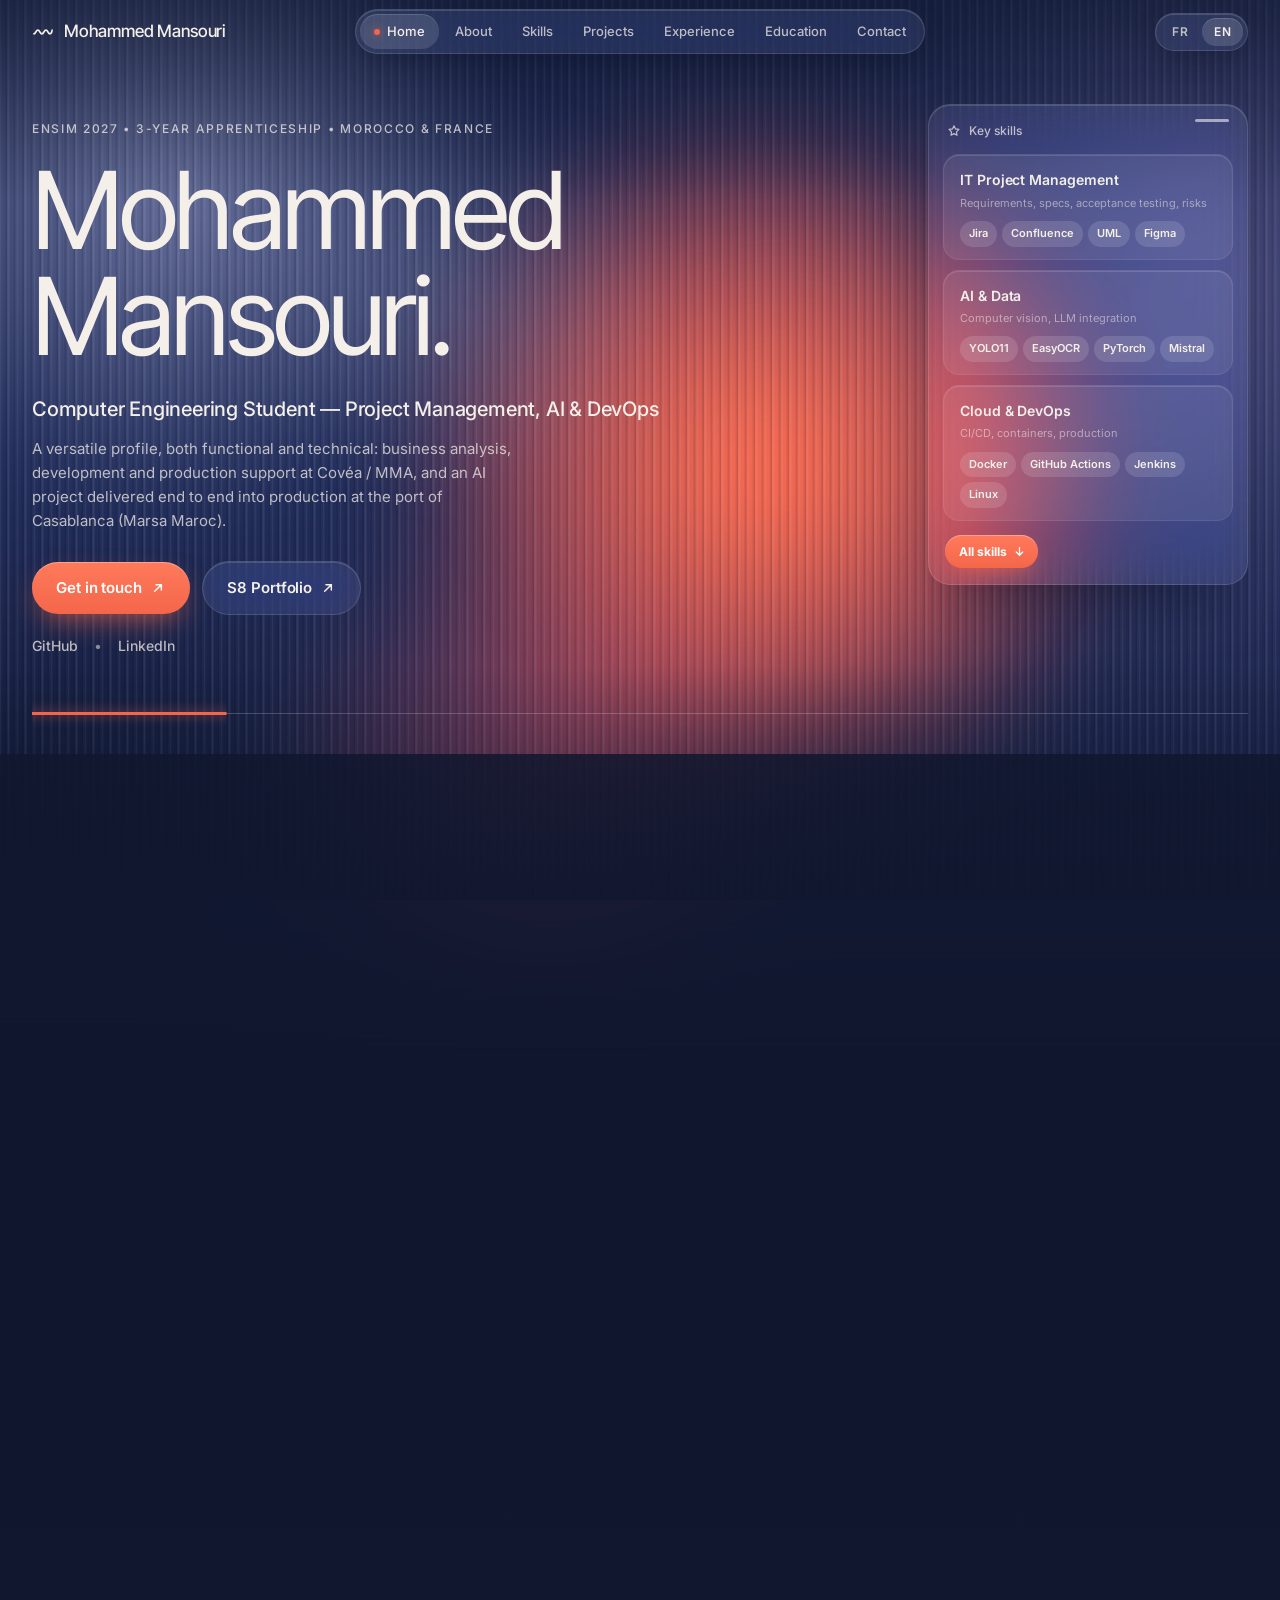
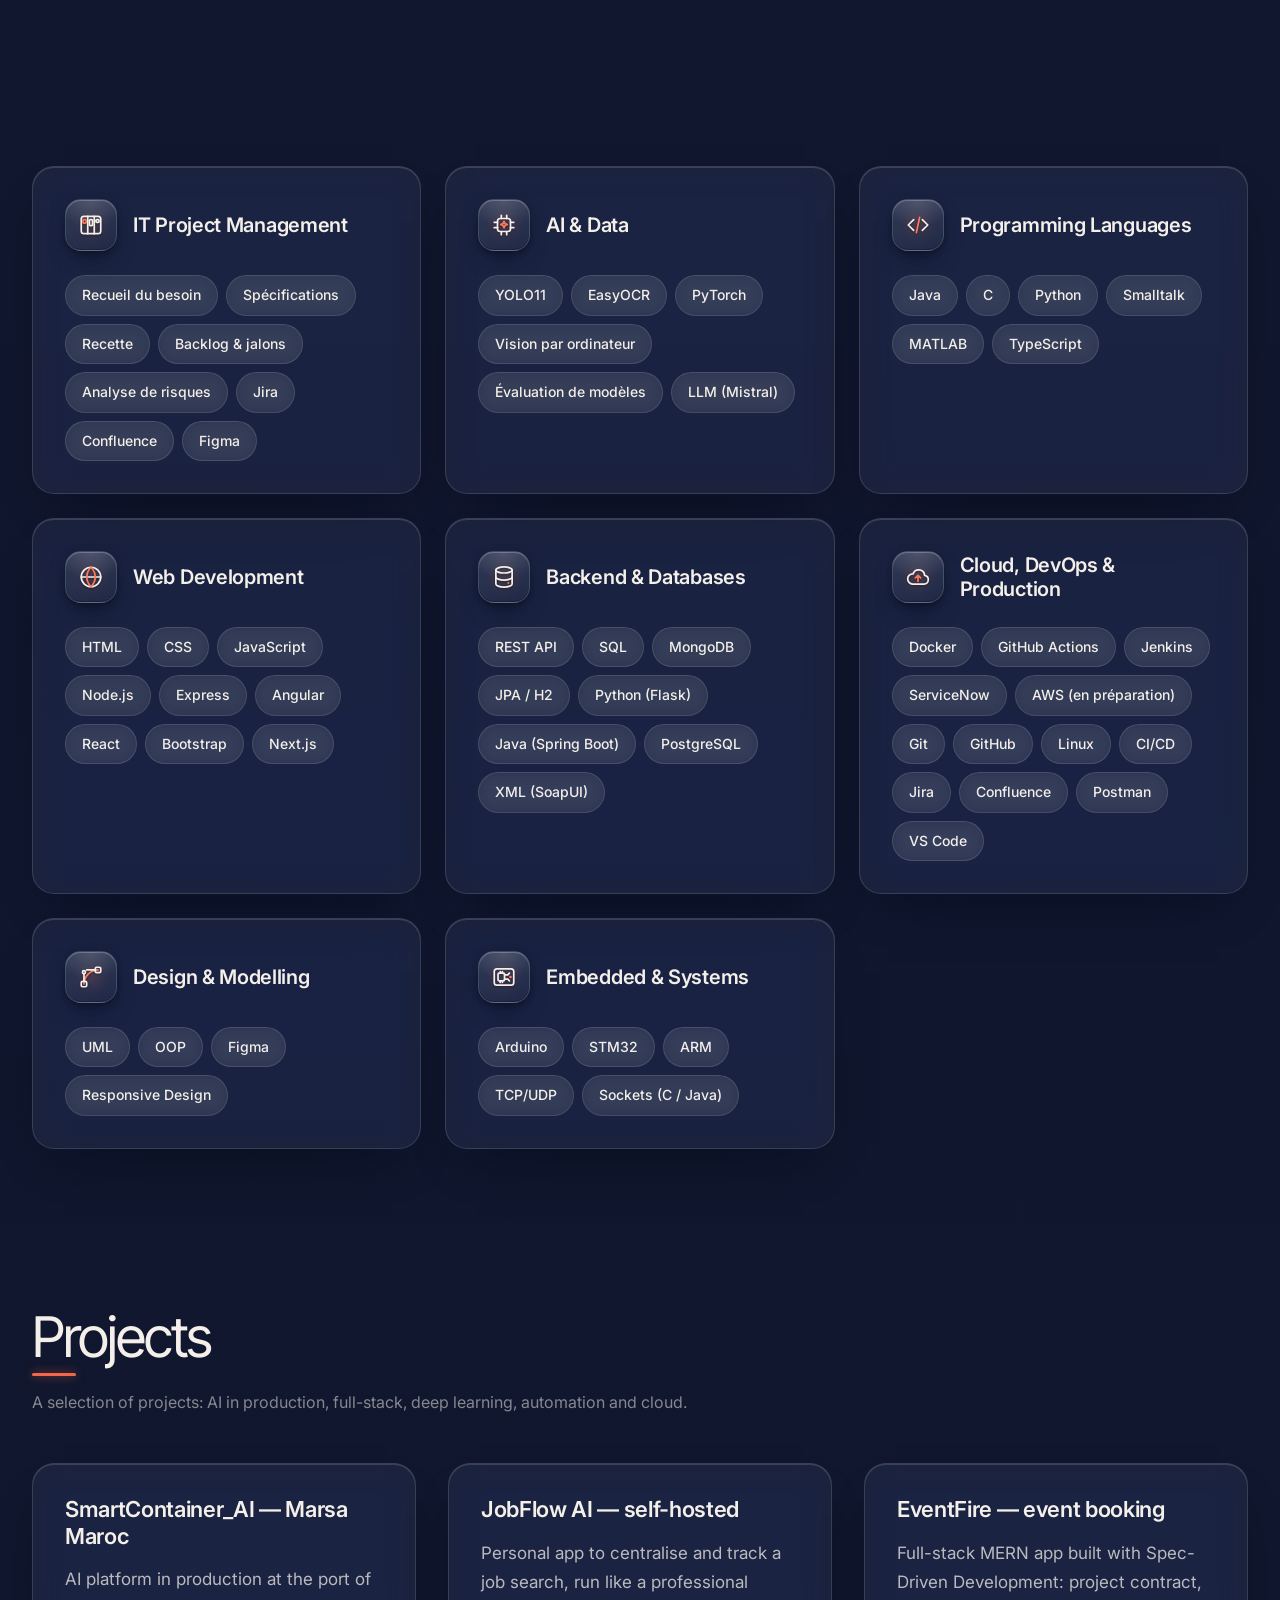
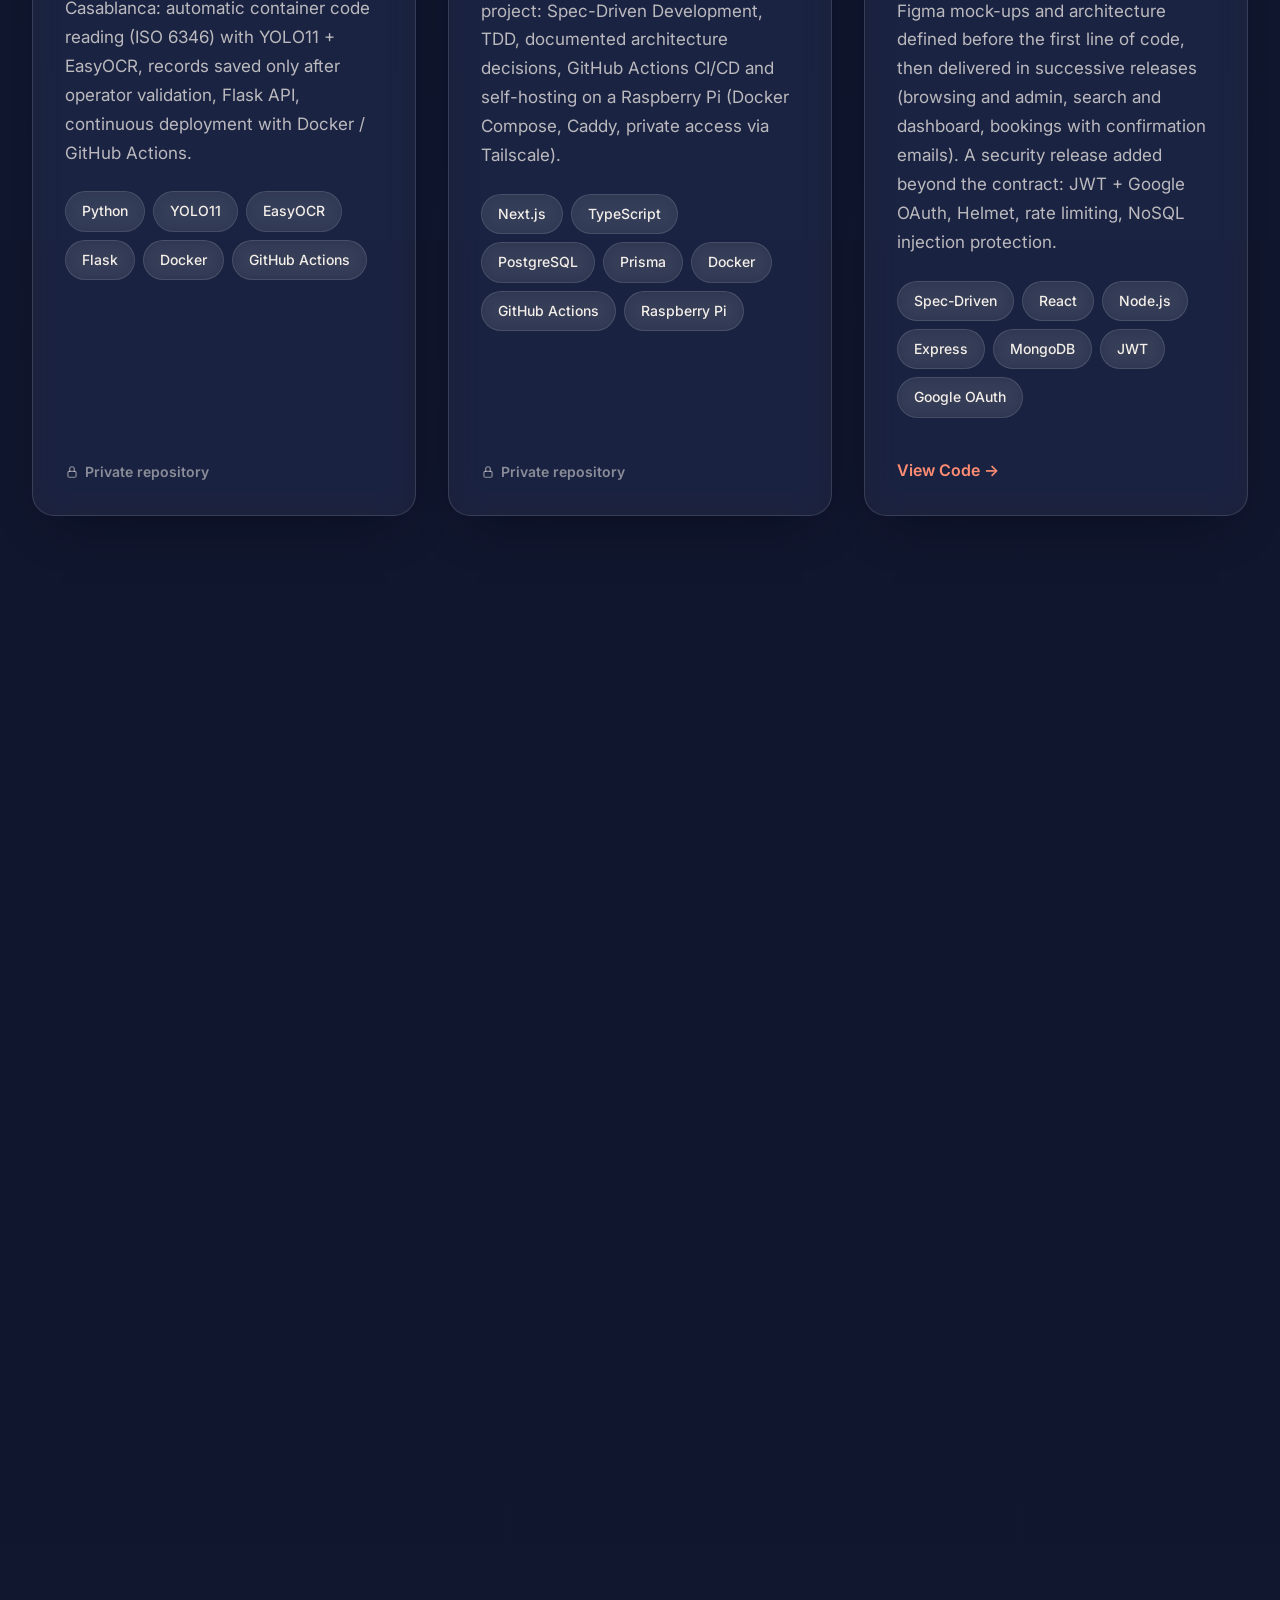
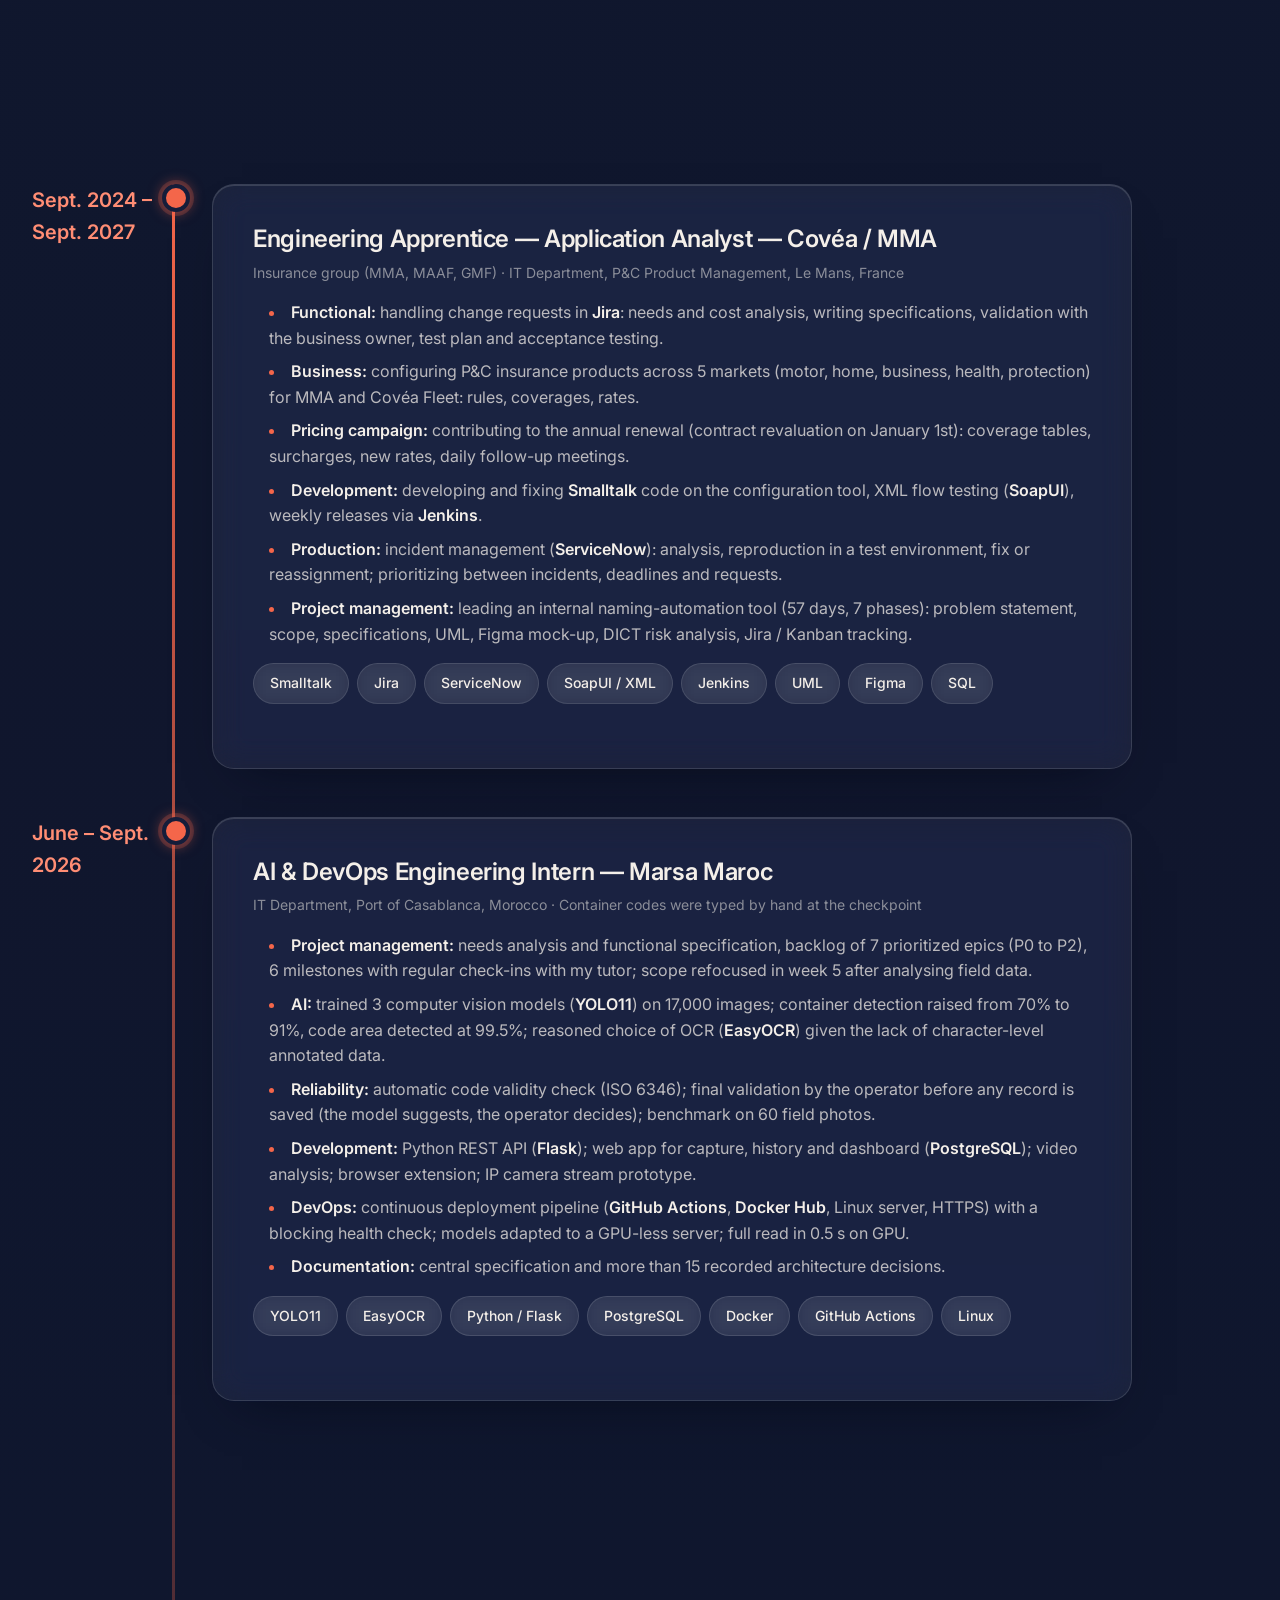
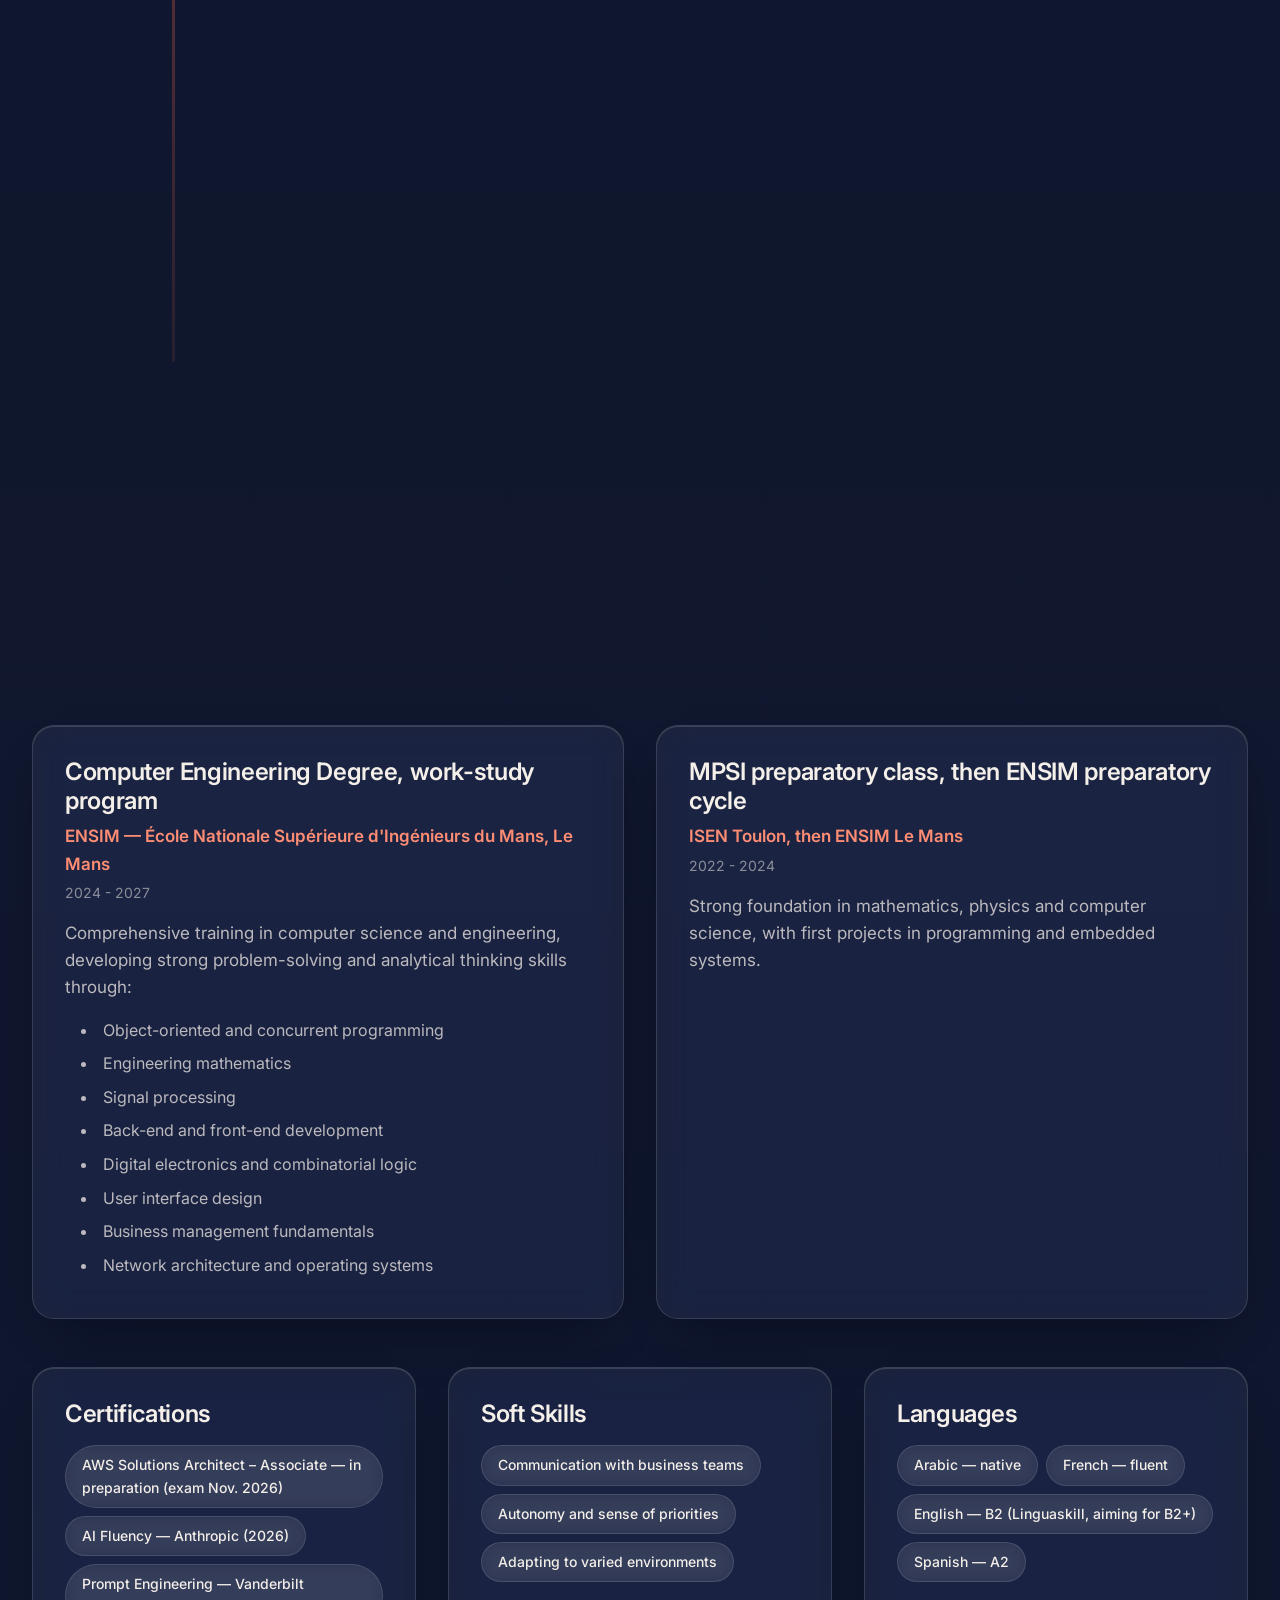
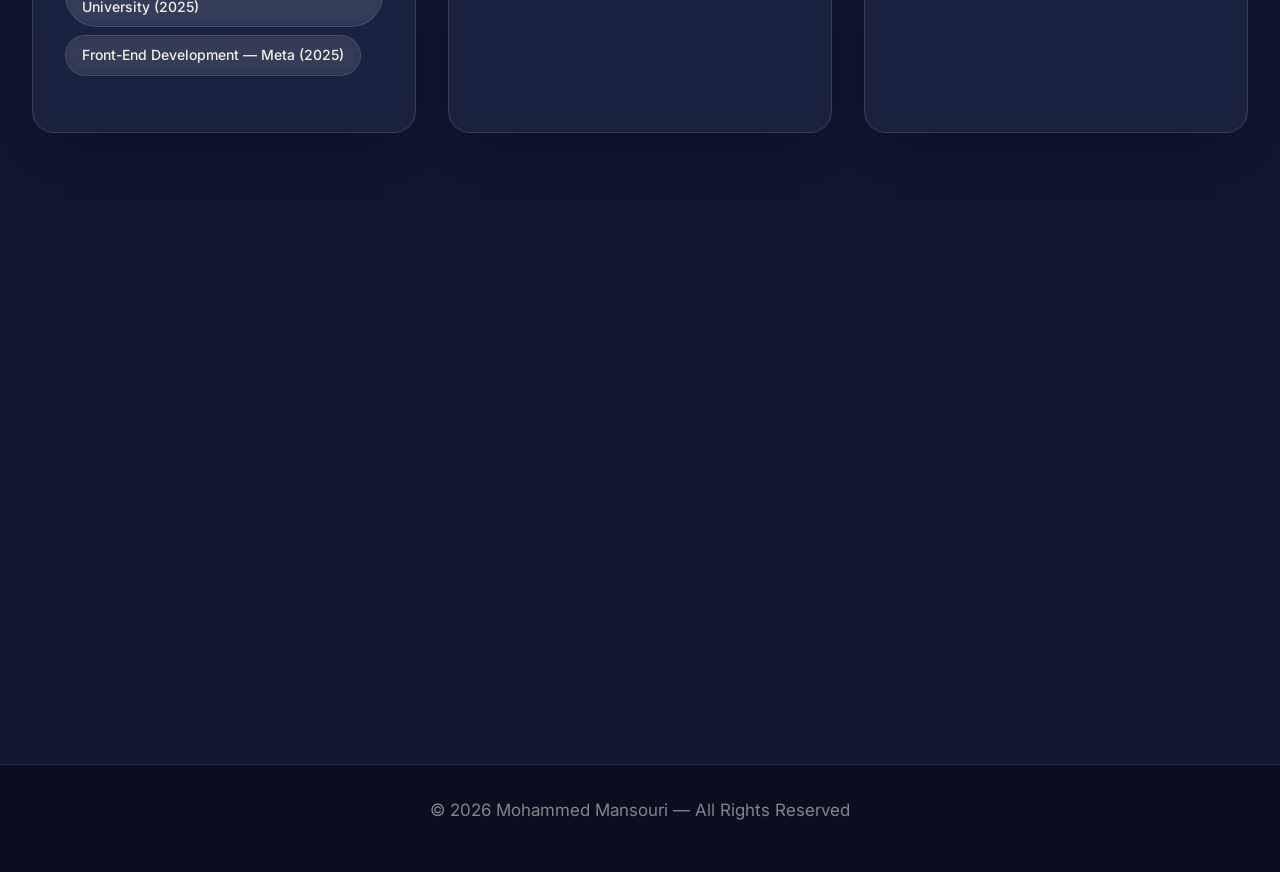
==== commit 896b3526: "À propos : objectif d'entreprise en transformation digitale, sans ciblage géographique" ====
--- a/index.html
+++ b/index.html
@@ -584,7 +584,7 @@
   <button id="themeToggle" class="theme-toggle">🌙</button>
 
   <!-- TRADUCTIONS -->
-  <script src="translations.js?v=4"></script>
+  <script src="translations.js?v=5"></script>
   <script src="motion.js?v=1" defer></script>
 
   <script>
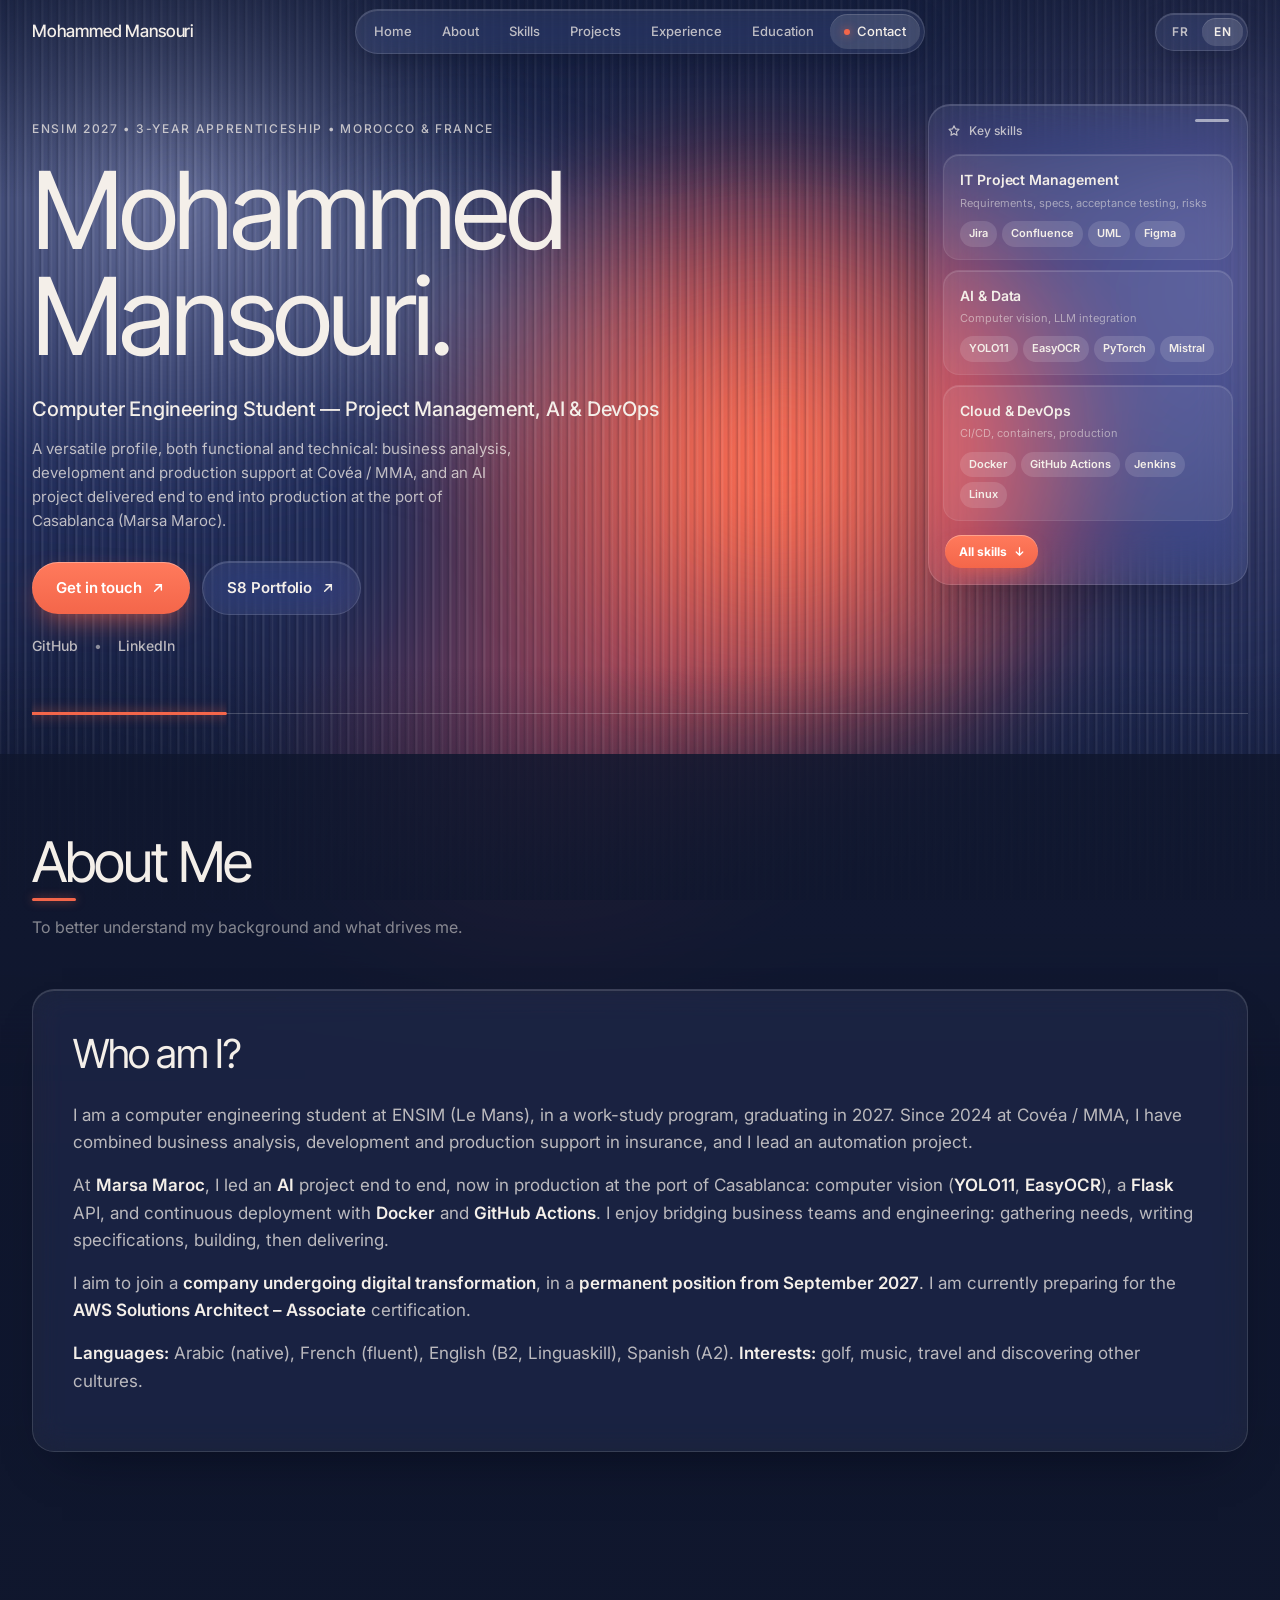
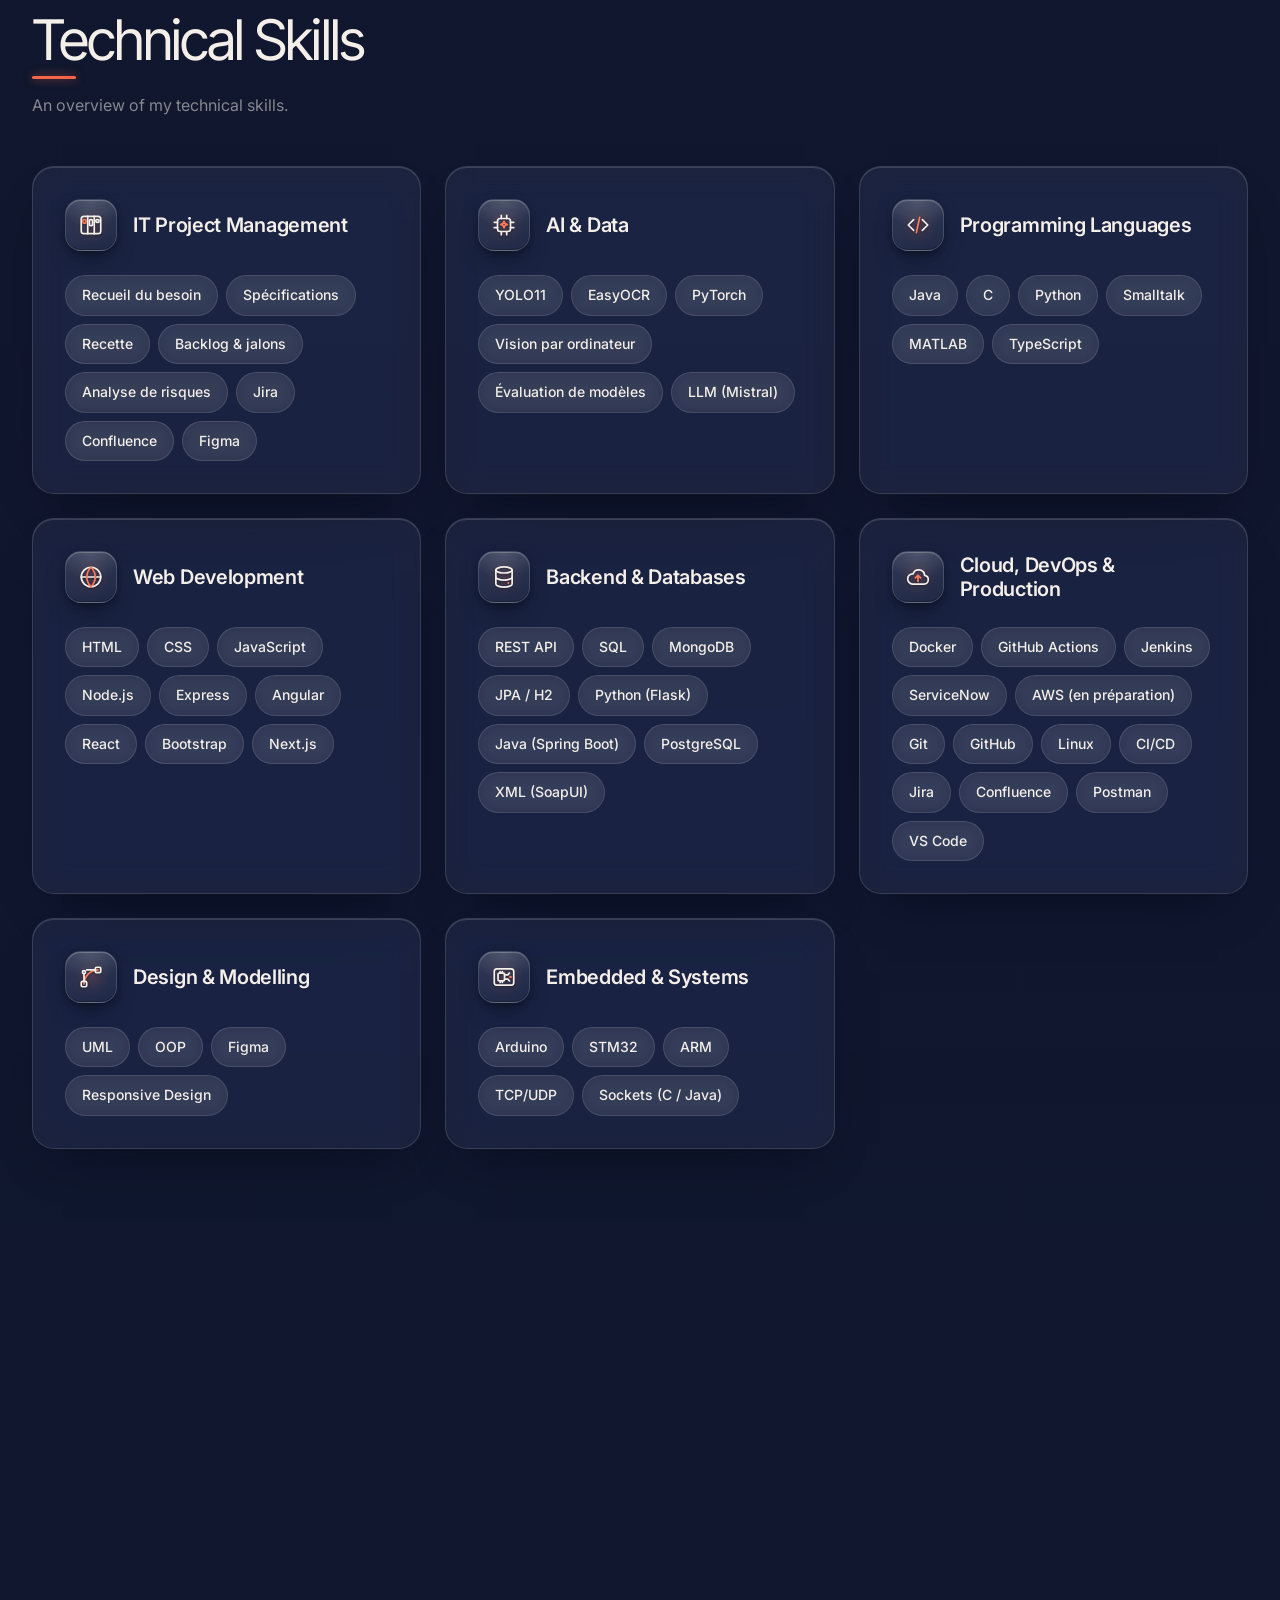
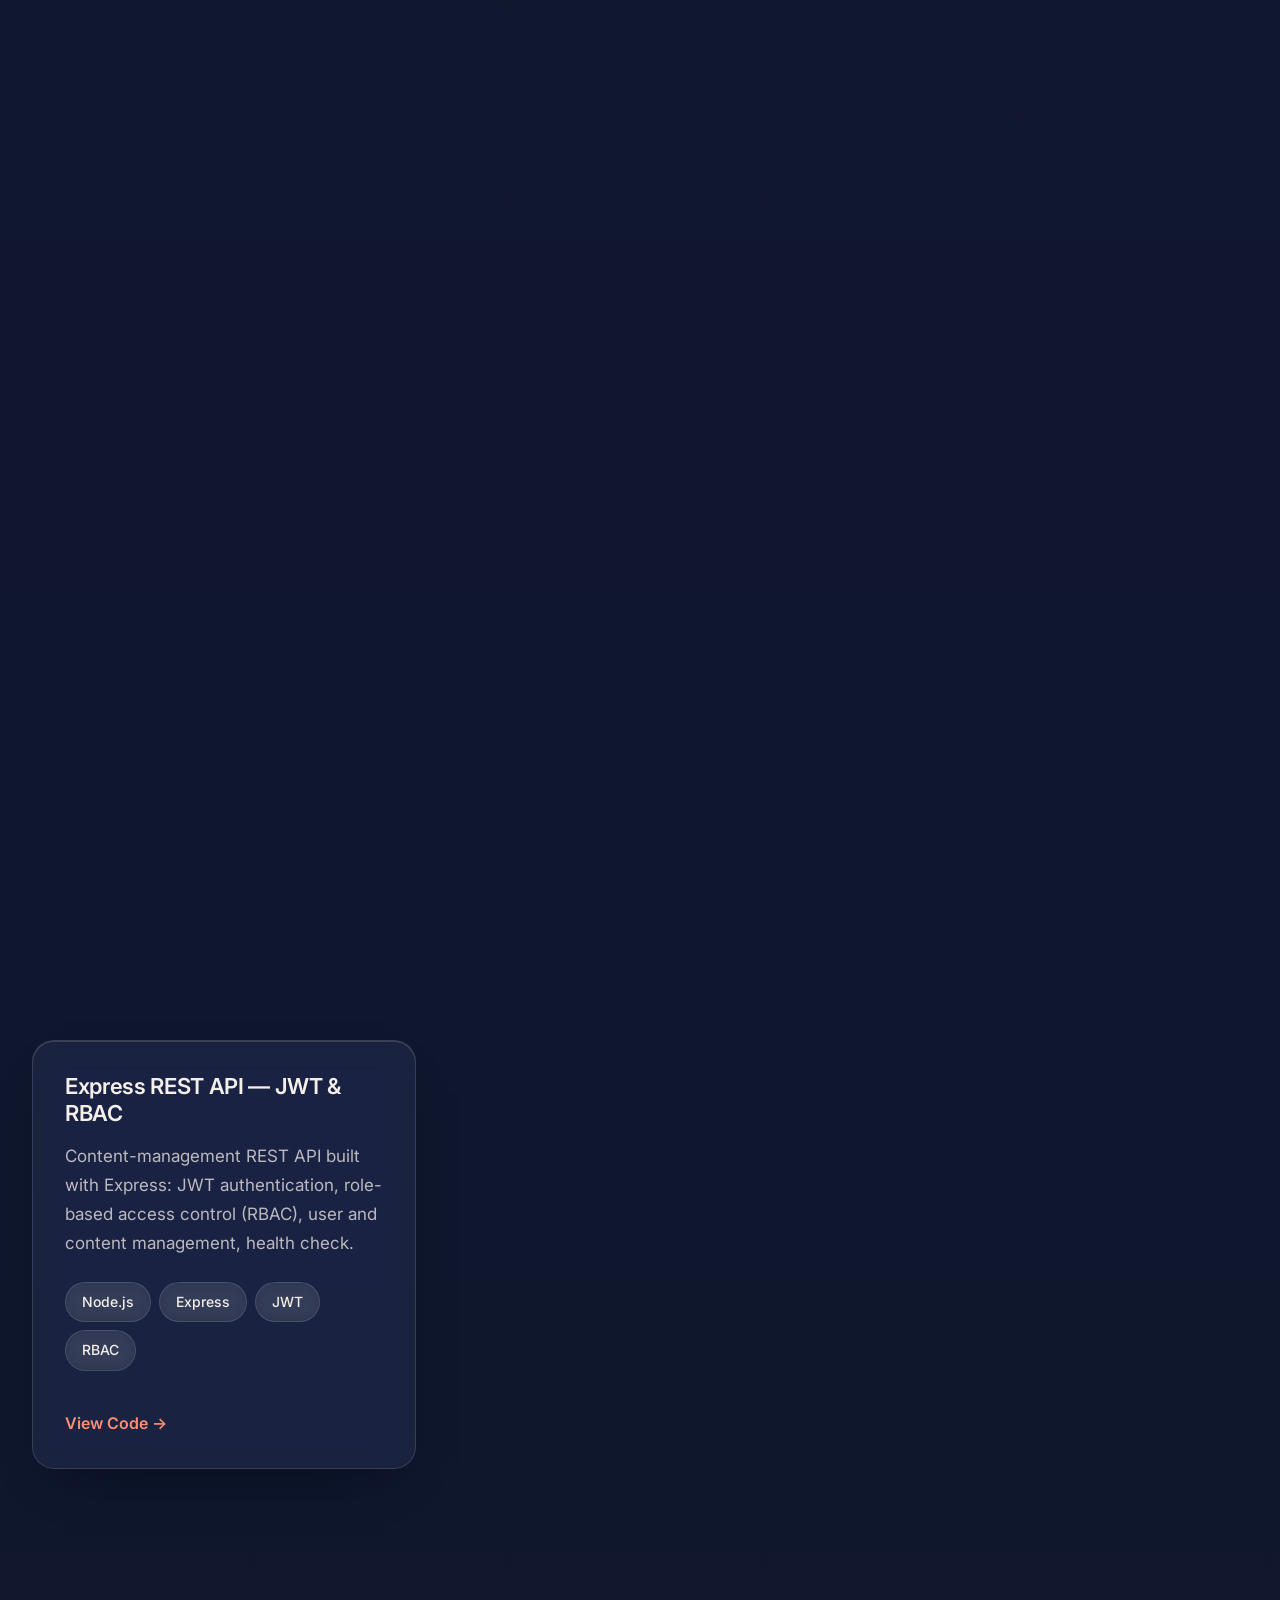
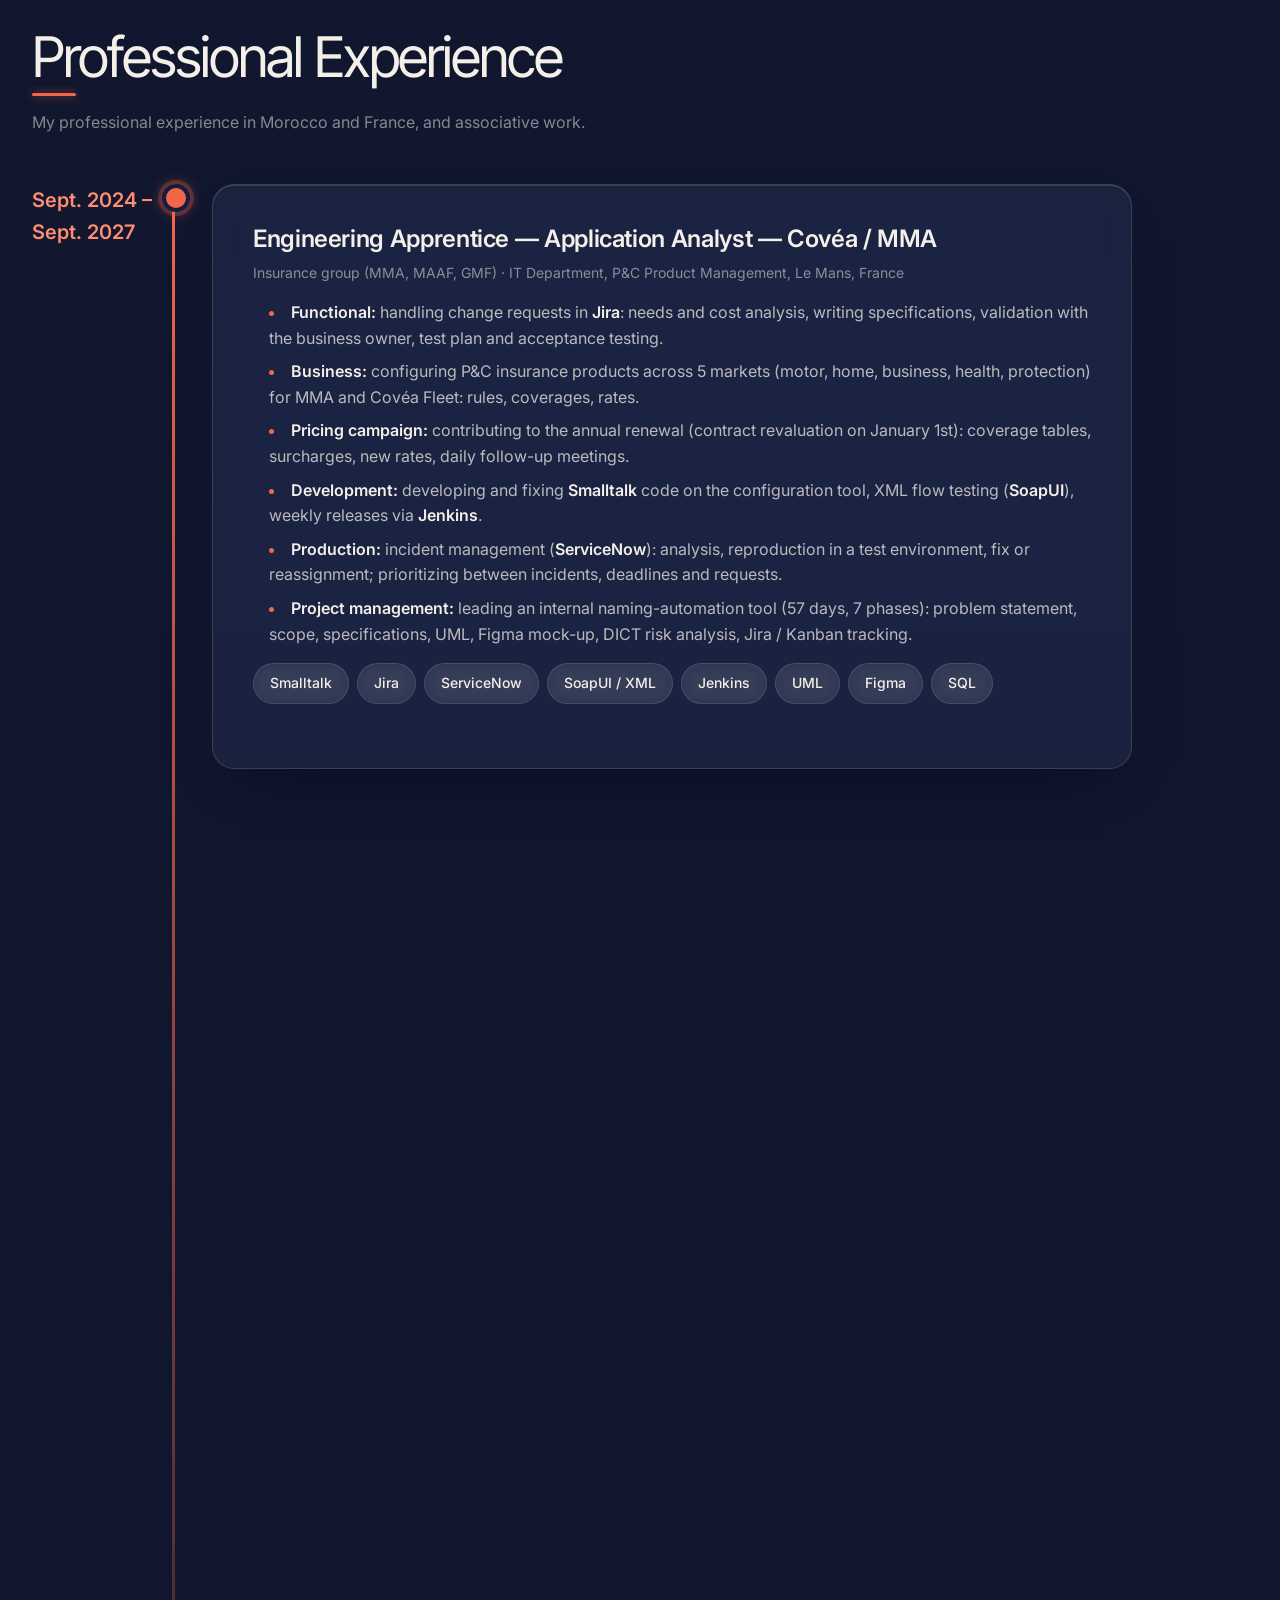
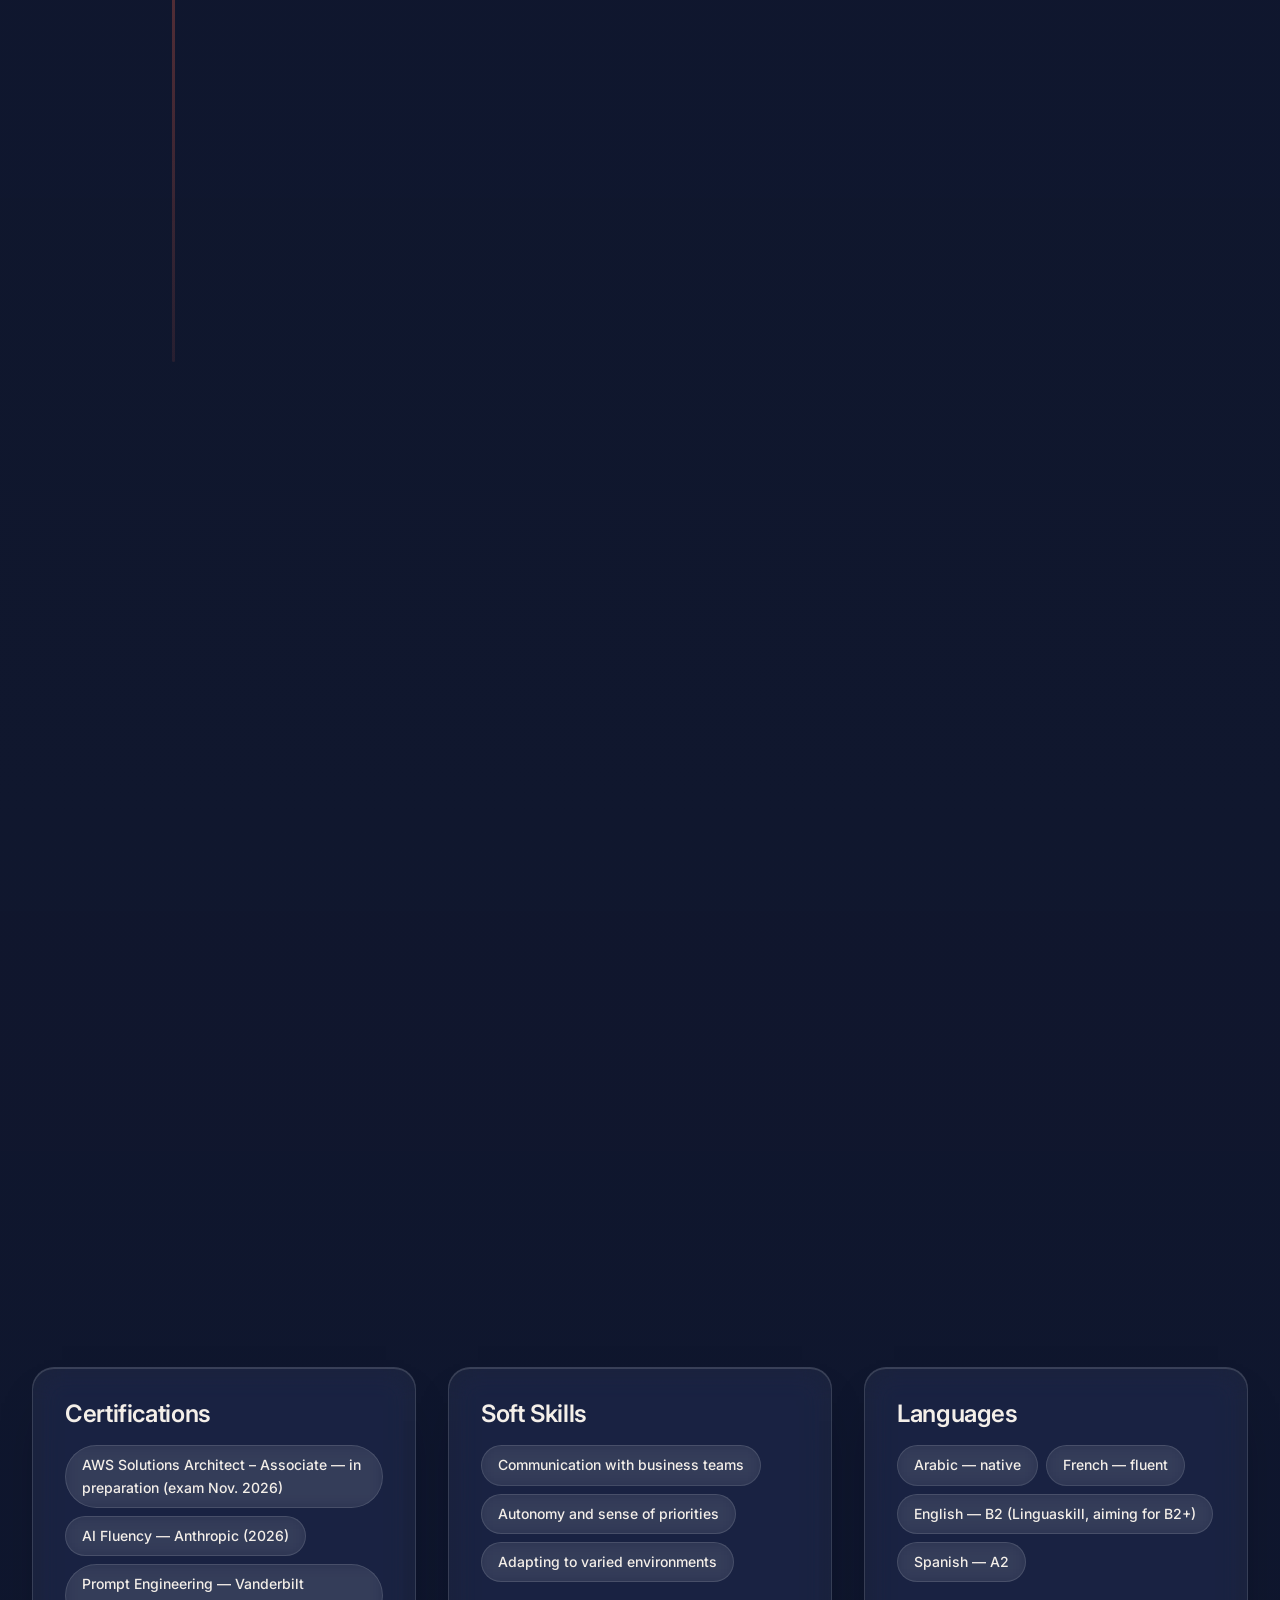
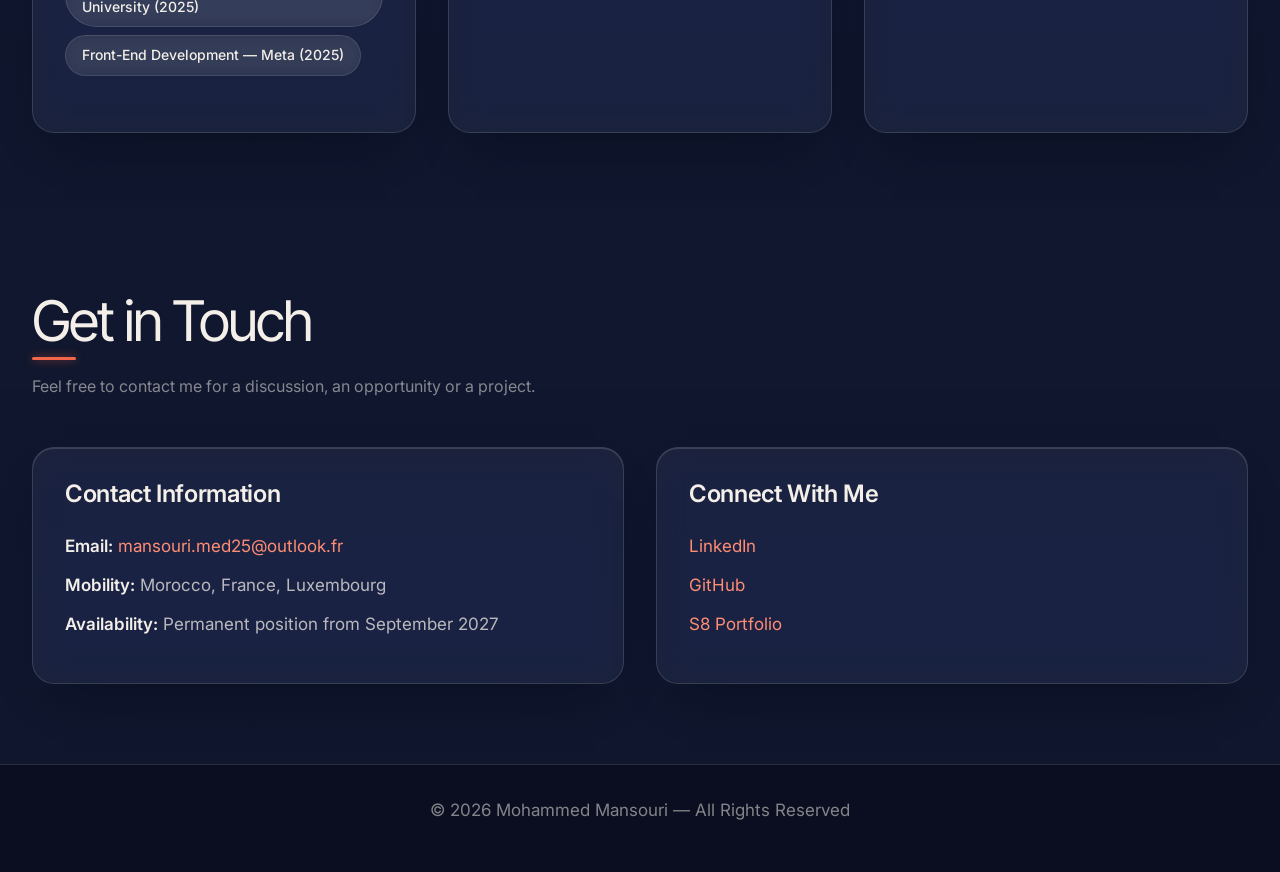
==== commit f6333369: "Logo : retrait de l'icône vague, nom seul" ====
--- a/index.html
+++ b/index.html
@@ -10,7 +10,7 @@
   <title>Mohammed Mansouri — Portfolio · Gestion de projet, IA & DevOps</title>
   <meta name="description" content="Mohammed Mansouri — élève ingénieur informatique (ENSIM 2027) : gestion de projet SI, IA et DevOps. Alternance chez Covéa / MMA, stage IA & DevOps chez Marsa Maroc. CDI dès septembre 2027." />
   <link rel="stylesheet" href="styles.css?v=2" />
-  <link rel="stylesheet" href="theme-glass.css?v=5" />
+  <link rel="stylesheet" href="theme-glass.css?v=6" />
   <!-- entrée animée du hero : posée avant le premier affichage (sinon le contenu clignoterait) -->
   <script>if (!matchMedia('(prefers-reduced-motion: reduce)').matches) document.documentElement.classList.add('hero-enter');</script>
 </head>
@@ -22,7 +22,6 @@
   <header class="topbar">
     <div class="container nav">
       <a class="logo" href="#hero" aria-label="Mohammed Mansouri — accueil">
-        <svg viewBox="0 0 24 24" fill="none" stroke="currentColor" stroke-width="1.8" stroke-linecap="round" aria-hidden="true"><path d="M2 14c2.2 0 2.2-4 4.4-4s2.2 4 4.4 4 2.2-4 4.4-4 2.2 4 4.4 4 2.2-4 2.4-4"/></svg>
         Mohammed Mansouri
       </a>
 
--- a/theme-glass.css
+++ b/theme-glass.css
@@ -180,7 +180,6 @@
   white-space: nowrap;
 }
 .logo:hover { color: var(--cream); transform: none; }
-.logo svg { width: 22px; height: 22px; flex: none; }
 
 .nav-right {
   position: absolute;
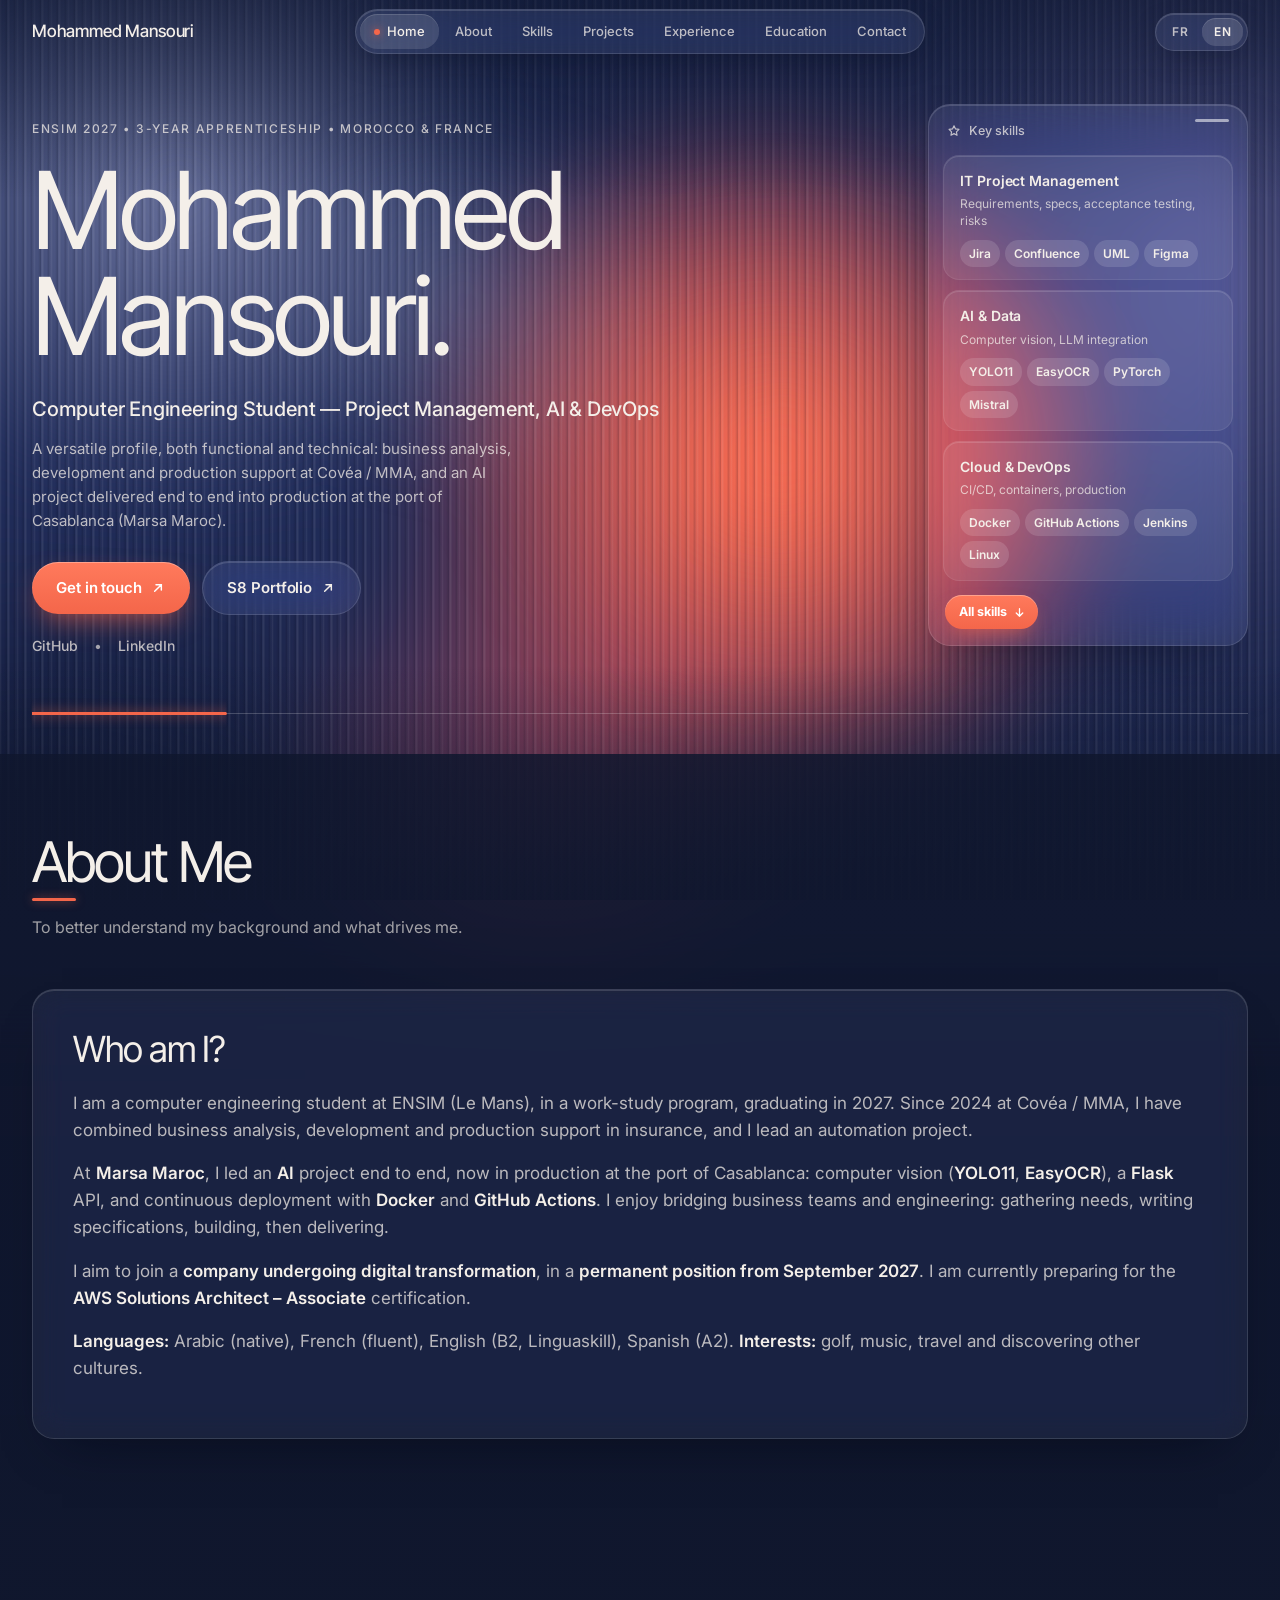
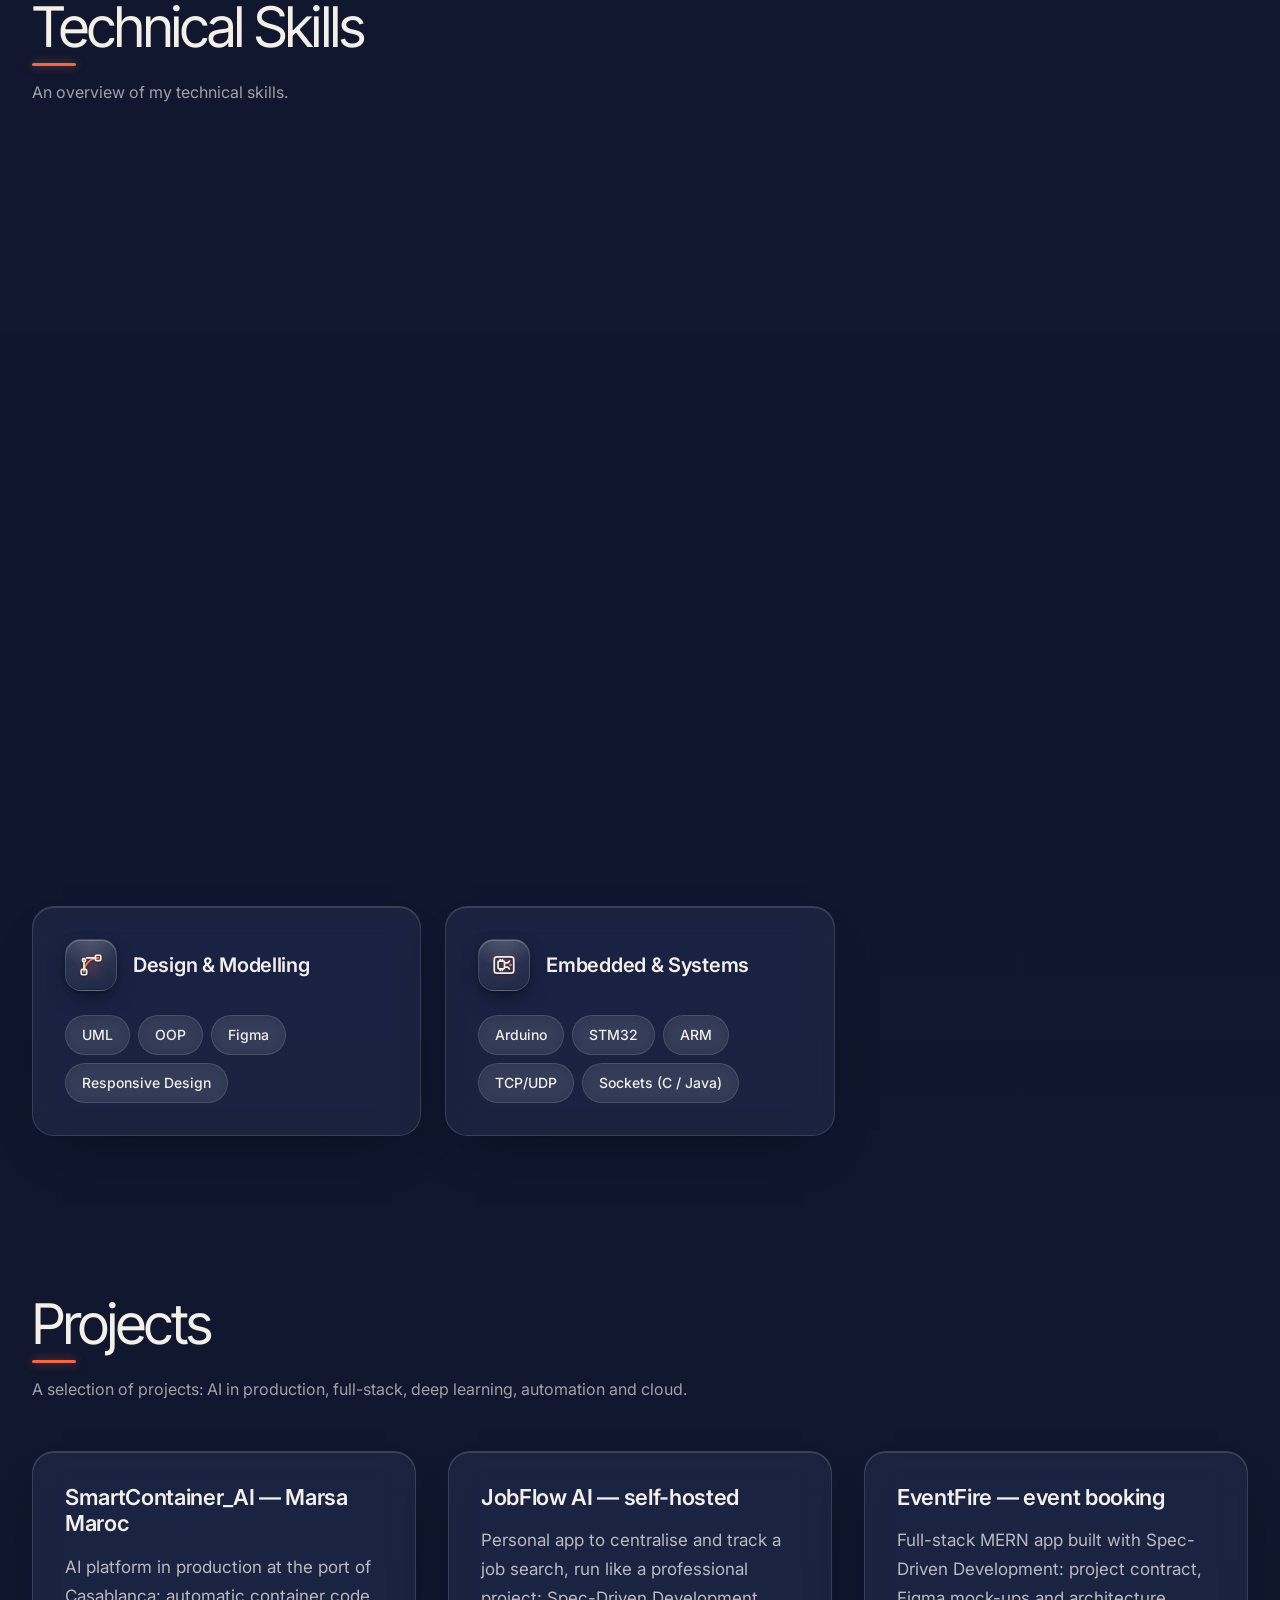
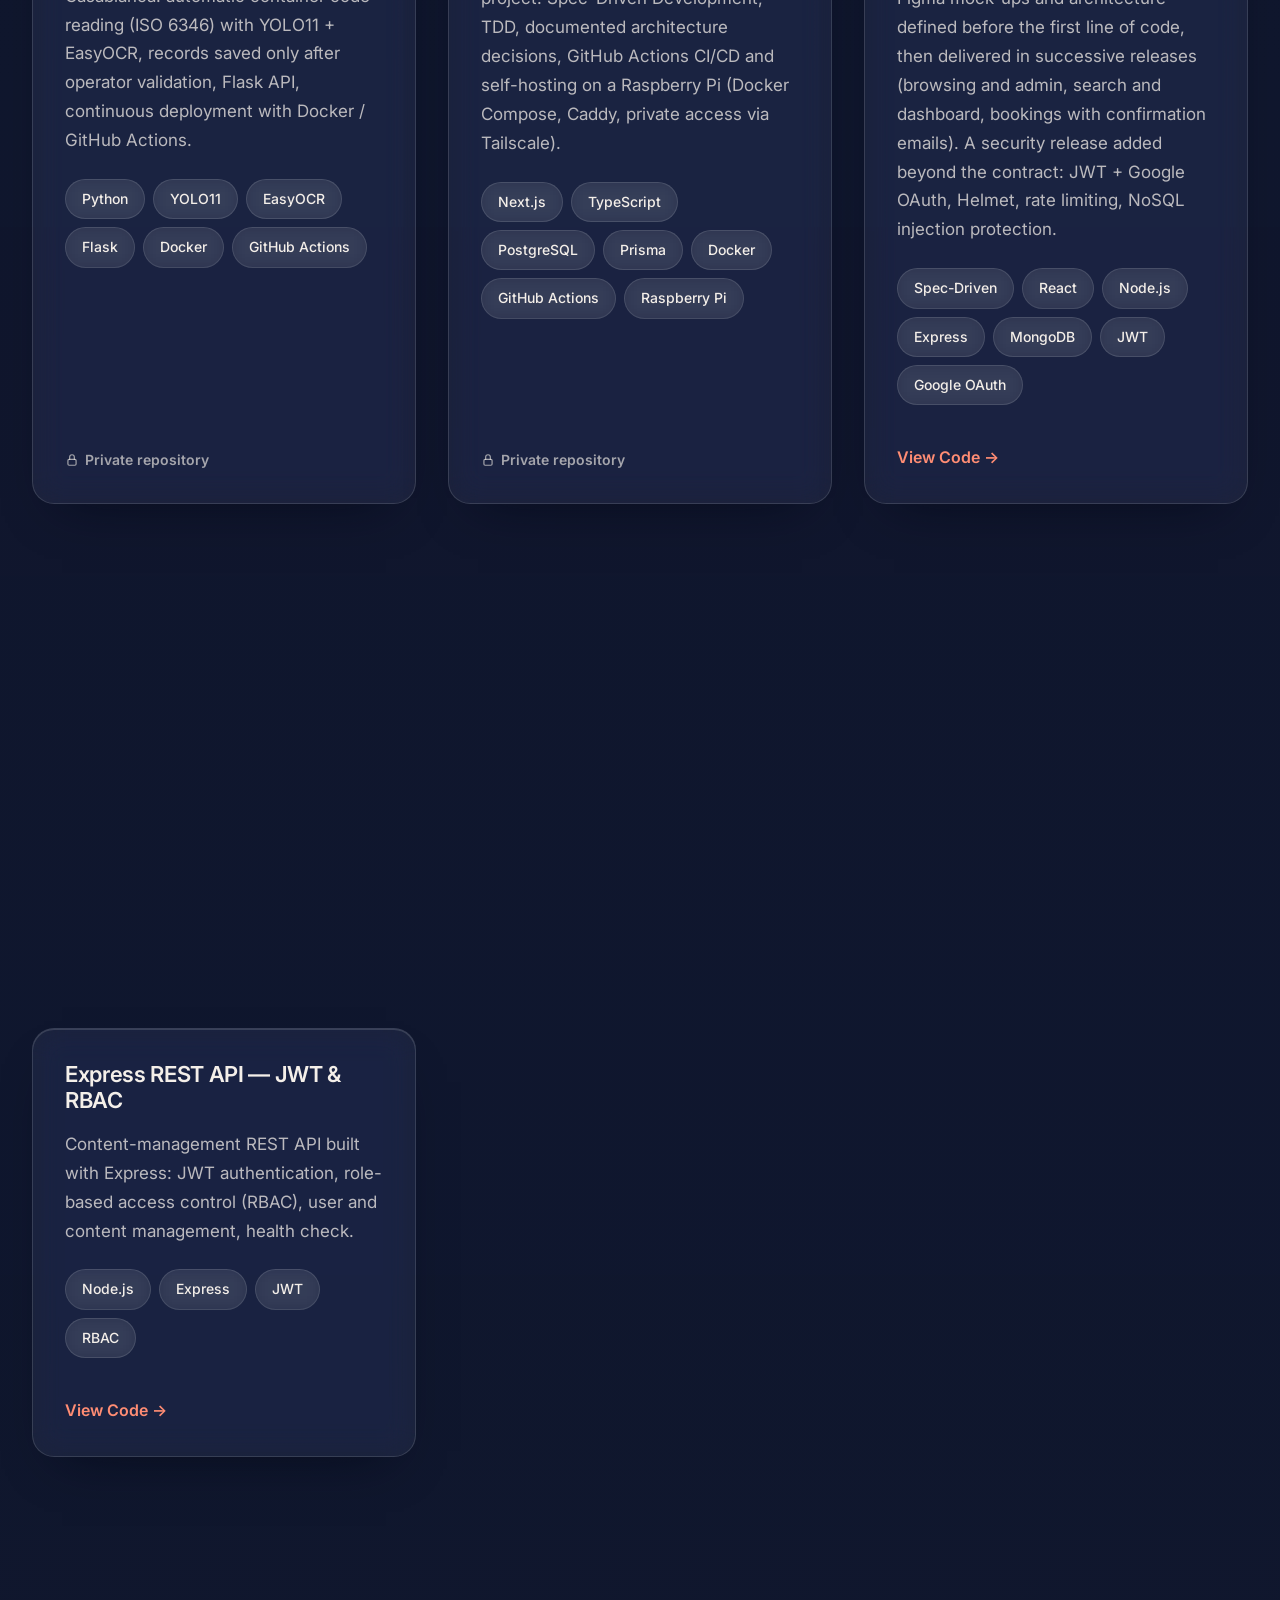
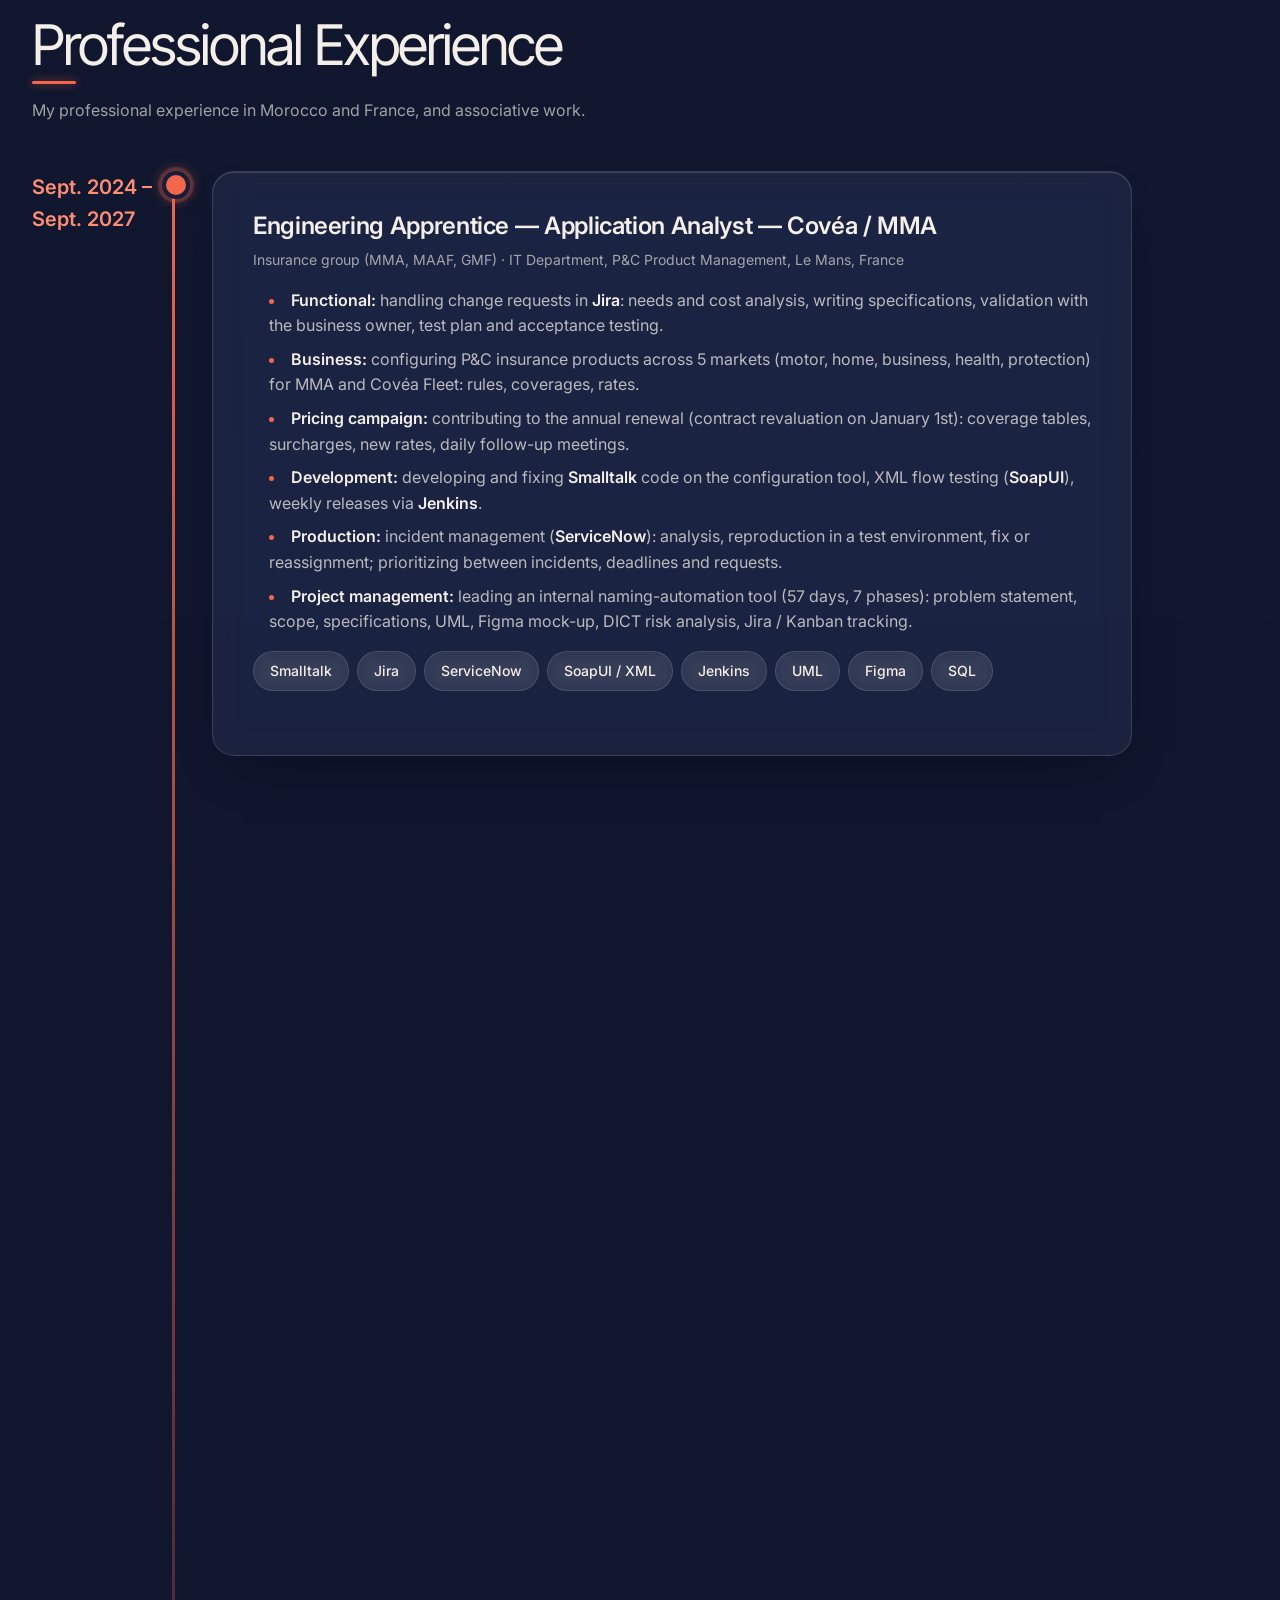
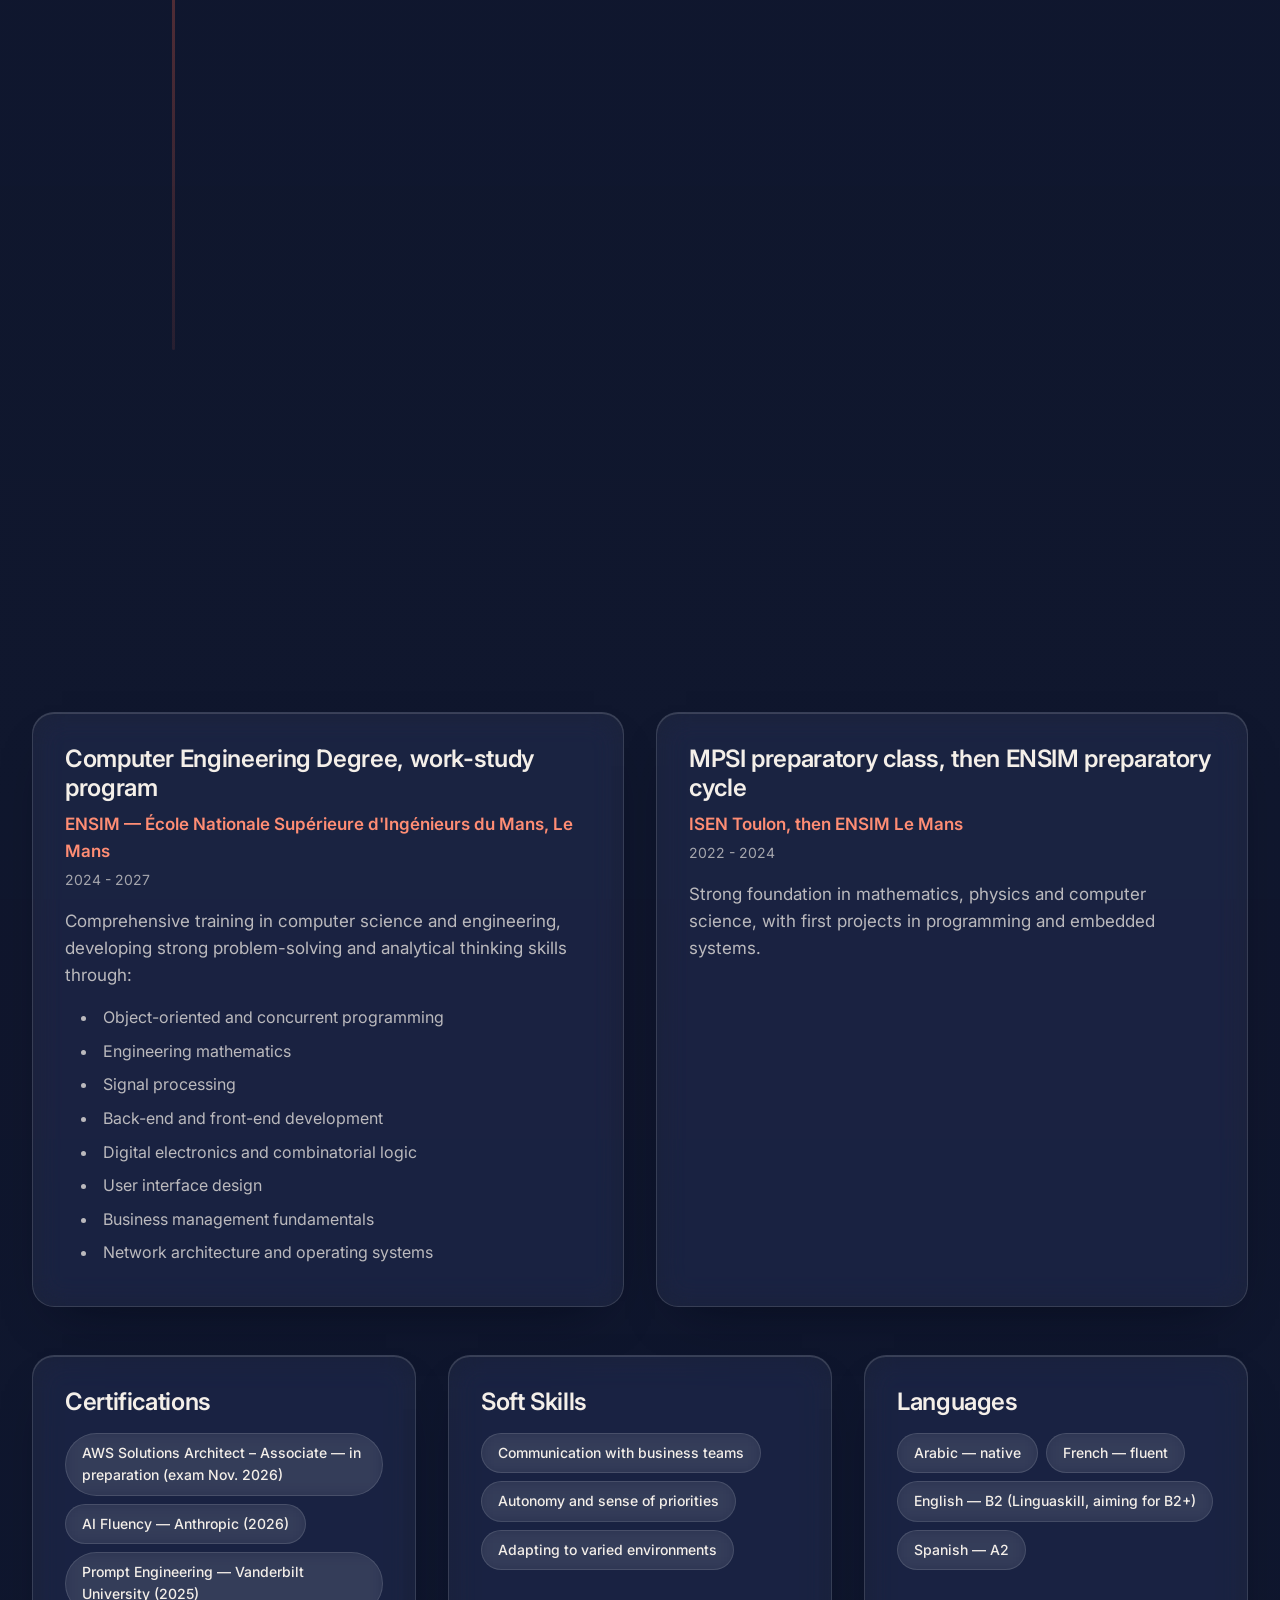
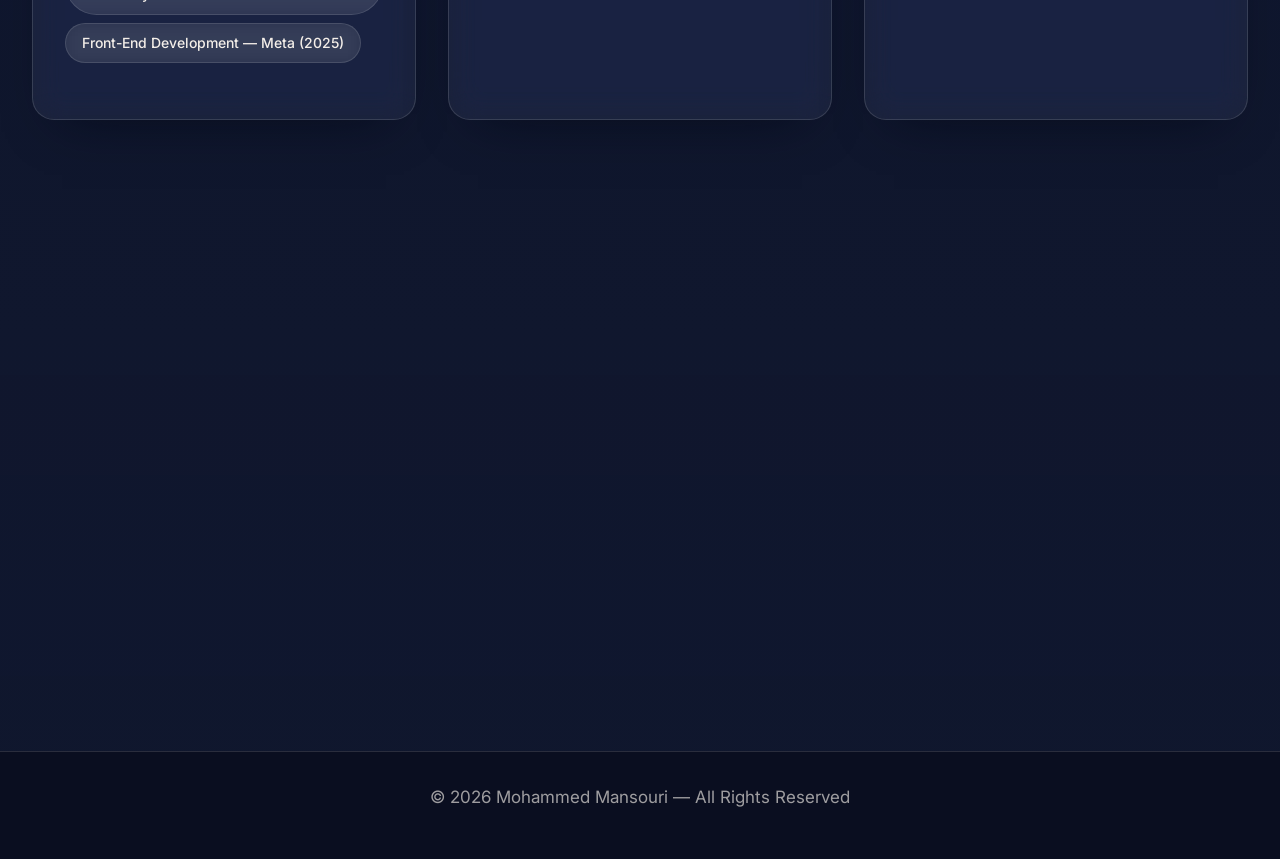
==== commit 0e21fe76: "Accessibilité et ergonomie (audit WCAG 2.2) - Cartes projets : vrai lien couvrant toute la carte, ac" ====
--- a/index.html
+++ b/index.html
@@ -10,12 +10,13 @@
   <title>Mohammed Mansouri — Portfolio · Gestion de projet, IA & DevOps</title>
   <meta name="description" content="Mohammed Mansouri — élève ingénieur informatique (ENSIM 2027) : gestion de projet SI, IA et DevOps. Alternance chez Covéa / MMA, stage IA & DevOps chez Marsa Maroc. CDI dès septembre 2027." />
   <link rel="stylesheet" href="styles.css?v=2" />
-  <link rel="stylesheet" href="theme-glass.css?v=6" />
+  <link rel="stylesheet" href="theme-glass.css?v=7" />
   <!-- entrée animée du hero : posée avant le premier affichage (sinon le contenu clignoterait) -->
   <script>if (!matchMedia('(prefers-reduced-motion: reduce)').matches) document.documentElement.classList.add('hero-enter');</script>
 </head>
 
 <body>
+  <a class="skip-link" href="#contenu" data-i18n="a11y.skip">Aller au contenu</a>
   <!-- lumière qui traverse le verre cannelé (décor) -->
   <div class="glass-sheen" aria-hidden="true"><span></span></div>
 
@@ -26,14 +27,14 @@
       </a>
 
       <!-- Mobile Menu Toggle -->
-      <button class="mobile-menu-toggle" aria-label="Toggle menu">
+      <button class="mobile-menu-toggle" type="button" aria-label="Ouvrir le menu" aria-expanded="false" aria-controls="nav-links">
         <span></span>
         <span></span>
         <span></span>
       </button>
 
       <div class="nav-right">
-        <nav class="nav-links">
+        <nav class="nav-links" id="nav-links" aria-label="Navigation principale">
           <a href="#hero" data-i18n="nav.home">Home</a>
           <a href="#about" data-i18n="nav.about">About</a>
           <a href="#skills" data-i18n="nav.skills">Skills</a>
@@ -47,7 +48,7 @@
   </header>
 
   <!-- HERO -->
-  <main>
+  <main id="contenu" tabindex="-1">
     <section id="hero" class="hero">
       <div class="container hero-inner">
         <div class="hero-text">
@@ -120,7 +121,7 @@
 
         <div class="about-grid">
           <div>
-            <h2 data-i18n="about.whoAmI">Who am I?</h2>
+            <h3 class="about-heading" data-i18n="about.whoAmI">Qui suis-je ?</h3>
             <p data-i18n="about.intro">
               I am a second-year engineering student at ENSIM (University of Le Mans),
               specializing in computer science, and I am doing my apprenticeship at Covéa (MMA).
@@ -345,7 +346,7 @@
               <span class="tag-pill">JWT</span>
               <span class="tag-pill">Google OAuth</span>
             </div>
-            <span class="link" data-i18n="projects.viewCode">Code GitHub →</span>
+            <a class="link card-link" href="https://github.com/medMansouri25/2026_Fullstack_Mansouri_Mohammed" target="_blank" rel="noopener" data-i18n="projects.viewCode">Code GitHub →</a>
           </article>
 
           <article class="card project-card" data-github="https://github.com/medMansouri25/Deep_learning_Othello">
@@ -357,7 +358,7 @@
               <span class="tag-pill">CNN</span>
               <span class="tag-pill">LSTM</span>
             </div>
-            <span class="link" data-i18n="projects.viewCode">Code GitHub →</span>
+            <a class="link card-link" href="https://github.com/medMansouri25/Deep_learning_Othello" target="_blank" rel="noopener" data-i18n="projects.viewCode">Code GitHub →</a>
           </article>
 
           <article class="card project-card" data-github="https://github.com/medMansouri25/Search_intership_scraping">
@@ -369,7 +370,7 @@
               <span class="tag-pill">Vue</span>
               <span class="tag-pill">Docker</span>
             </div>
-            <span class="link" data-i18n="projects.viewCode">Code GitHub →</span>
+            <a class="link card-link" href="https://github.com/medMansouri25/Search_intership_scraping" target="_blank" rel="noopener" data-i18n="projects.viewCode">Code GitHub →</a>
           </article>
 
           <article class="card project-card" data-github="https://github.com/medMansouri25/TP_ENSIM_Cloud">
@@ -382,7 +383,7 @@
               <span class="tag-pill">React 19</span>
               <span class="tag-pill">Bun</span>
             </div>
-            <span class="link" data-i18n="projects.viewCode">Code GitHub →</span>
+            <a class="link card-link" href="https://github.com/medMansouri25/TP_ENSIM_Cloud" target="_blank" rel="noopener" data-i18n="projects.viewCode">Code GitHub →</a>
           </article>
 
           <article class="card project-card" data-github="https://github.com/medMansouri25/Project_API_REST_EXPRESS">
@@ -394,7 +395,7 @@
               <span class="tag-pill">JWT</span>
               <span class="tag-pill">RBAC</span>
             </div>
-            <span class="link" data-i18n="projects.viewCode">Code GitHub →</span>
+            <a class="link card-link" href="https://github.com/medMansouri25/Project_API_REST_EXPRESS" target="_blank" rel="noopener" data-i18n="projects.viewCode">Code GitHub →</a>
           </article>
 
         </div>
@@ -565,8 +566,8 @@
           </div>
           <div class="contact-card">
             <h3 data-i18n="contact.connect">Connect With Me</h3>
-            <p><a href="https://www.linkedin.com/in/mohammed-m-47475526b/" target="_blank">LinkedIn</a></p>
-            <p><a href="https://github.com/medMansouri25" target="_blank">GitHub</a></p>
+            <p><a href="https://www.linkedin.com/in/mohammed-m-47475526b/" target="_blank" rel="noopener">LinkedIn</a></p>
+            <p><a href="https://github.com/medMansouri25" target="_blank" rel="noopener">GitHub</a></p>
             <p><a href="https://medmansouri25.github.io/Portfolio_mansouri_S8/" target="_blank" rel="noopener" data-i18n="hero.s8Btn">Portfolio S8</a></p>
           </div>
         </div>
@@ -583,45 +584,47 @@
   <button id="themeToggle" class="theme-toggle">🌙</button>
 
   <!-- TRADUCTIONS -->
-  <script src="translations.js?v=5"></script>
+  <script src="translations.js?v=6"></script>
   <script src="motion.js?v=1" defer></script>
 
   <script>
-    // Rendre les cartes de projets cliquables
-    document.querySelectorAll('.project-card[data-github]').forEach(card => {
-      card.addEventListener('click', (e) => {
-        const url = card.getAttribute('data-github');
-        if (url) {
-          window.open(url, '_blank');
-        }
-      });
-    });
-
     // Mobile Menu Toggle
     document.addEventListener('DOMContentLoaded', () => {
       const menuToggle = document.querySelector('.mobile-menu-toggle');
       const navLinks = document.querySelector('.nav-links');
       
       if (menuToggle) {
-        menuToggle.addEventListener('click', () => {
-          menuToggle.classList.toggle('active');
-          navLinks.classList.toggle('active');
-        });
-        
+        // libellé lu par les lecteurs d'écran, dans la langue de la page
+        const label = open => {
+          const en = document.documentElement.lang === 'en';
+          return open ? (en ? 'Close menu' : 'Fermer le menu') : (en ? 'Open menu' : 'Ouvrir le menu');
+        };
+        const setMenu = open => {
+          menuToggle.classList.toggle('active', open);
+          navLinks.classList.toggle('active', open);
+          menuToggle.setAttribute('aria-expanded', open ? 'true' : 'false');
+          menuToggle.setAttribute('aria-label', label(open));
+        };
+        setMenu(false);
+
+        menuToggle.addEventListener('click', () => setMenu(!navLinks.classList.contains('active')));
+
         // Fermer le menu quand on clique sur un lien
-        document.querySelectorAll('.nav-links a').forEach(link => {
-          link.addEventListener('click', () => {
-            menuToggle.classList.remove('active');
-            navLinks.classList.remove('active');
-          });
-        });
-        
+        document.querySelectorAll('.nav-links a').forEach(link => link.addEventListener('click', () => setMenu(false)));
+
         // Fermer le menu si on clique en dehors
         document.addEventListener('click', (e) => {
-          if (!menuToggle.contains(e.target) && !navLinks.contains(e.target)) {
-            menuToggle.classList.remove('active');
-            navLinks.classList.remove('active');
-          }
+          if (!menuToggle.contains(e.target) && !navLinks.contains(e.target)) setMenu(false);
+        });
+
+        // Échap ferme le menu et rend le focus au bouton
+        document.addEventListener('keydown', (e) => {
+          if (e.key === 'Escape' && navLinks.classList.contains('active')) { setMenu(false); menuToggle.focus(); }
+        });
+
+        // le libellé suit le changement de langue
+        document.addEventListener('click', (e) => {
+          if (e.target.closest('.lang-btn')) requestAnimationFrame(() => menuToggle.setAttribute('aria-label', label(navLinks.classList.contains('active'))));
         });
       }
     });
@@ -720,6 +723,9 @@
       const t = translations[lang];
       if (!t) return;
 
+      // langue du document : les lecteurs d'écran lisent avec la bonne voix
+      document.documentElement.lang = lang;
+
       // Traduire tous les éléments avec data-i18n
       document.querySelectorAll('[data-i18n]').forEach(el => {
         const key = el.getAttribute('data-i18n');
--- a/theme-glass.css
+++ b/theme-glass.css
@@ -17,7 +17,7 @@
   --coral-text: #ff8d74;          /* corail lisible en texte sur navy */
   --cream: #f4efe9;
   --cream-2: rgba(244, 239, 233, 0.74);
-  --cream-3: rgba(244, 239, 233, 0.52);
+  --cream-3: rgba(244, 239, 233, 0.64);   /* ≥ 4.5:1 sur les cartes (WCAG AA) */
 
   /* verre */
   --glass: rgba(255, 255, 255, 0.075);
@@ -904,3 +904,76 @@
 @media (prefers-reduced-transparency: reduce) {
   .glass-sheen { display: none; }
 }
+
+/* ==========================================================================
+   ACCESSIBILITÉ & ERGONOMIE (audit WCAG 2.2)
+   ========================================================================== */
+
+/* lien d'évitement : invisible, apparaît au premier Tab */
+.skip-link {
+  position: fixed;
+  top: 12px;
+  left: 12px;
+  z-index: 2000;
+  padding: 12px 18px;
+  border-radius: 999px;
+  background: var(--coral);
+  color: #fff;
+  font-weight: 700;
+  transform: translateY(-160%);
+  transition: transform 0.2s var(--ease-out);
+}
+.skip-link:focus { transform: none; color: #fff; }
+main:focus { outline: none; }
+
+/* cartes projets : le lien « Code GitHub » couvre toute la carte (clavier + souris + lecteur d'écran) */
+.project-card .card-link { position: static; }
+.project-card .card-link::after {
+  content: "";
+  position: absolute;
+  inset: 0;
+  z-index: 2;
+  border-radius: inherit;
+}
+.project-card .card-link:focus-visible { outline: none; }
+.project-card:has(.card-link:focus-visible) {
+  outline: 2px solid var(--coral-hi);
+  outline-offset: 3px;
+}
+
+/* « Qui suis-je ? » devient un h3 : on garde l'apparence du titre */
+.about-heading {
+  font-family: "Inter Tight", "Inter", sans-serif;
+  font-weight: 400;
+  letter-spacing: -0.035em;
+  font-size: clamp(1.75rem, 3.6vw, 2.25rem);
+  line-height: 1.1;
+  margin-bottom: 1.25rem;
+}
+
+/* contraste : petits libellés lisibles sur le halo corail */
+.pc-label { color: var(--cream-2); font-size: 12px; }
+.pc-tools span { font-size: 12px; }
+.panel-top { font-size: 12.5px; }
+.panel-pill { font-size: 12.5px; }
+
+/* jamais de texte sous 12 px (le thème d'origine réduit la taille de base à 14 px sur mobile) */
+@media (max-width: 480px) {
+  .tag-pill, .tag-pill small, .pc-label, .pc-tools span, .project-note, .timeline-location,
+  .edu-dates, .hero-eyebrow, .language-selector .lang-btn { font-size: max(12px, 1em); }
+  .hero-eyebrow { font-size: 12px; }
+}
+
+/* cibles tactiles ≥ 44 px au doigt (sans changer la mise en page) */
+@media (pointer: coarse) {
+  .logo { padding-block: 10px; margin-block: -10px; }
+  .hero-socials a { display: inline-block; padding: 12px 8px; margin: -12px -8px; }
+  .contact-card a { display: inline-block; padding-block: 11px; margin-block: -11px; }
+  .panel-pill { min-height: 44px; padding-inline: 16px; }
+  .mobile-menu-toggle { width: 44px; height: 44px; }
+  .nav-links a { min-height: 44px; }
+  .language-selector .lang-btn { position: relative; min-height: 36px; padding-inline: 14px; }
+  /* zone de toucher étendue à 44 px autour de chaque bouton de langue */
+  .language-selector .lang-btn::after { content: ""; position: absolute; inset: -4px -2px; }
+  .project-card .card-link { padding-block: 10px; }
+}
